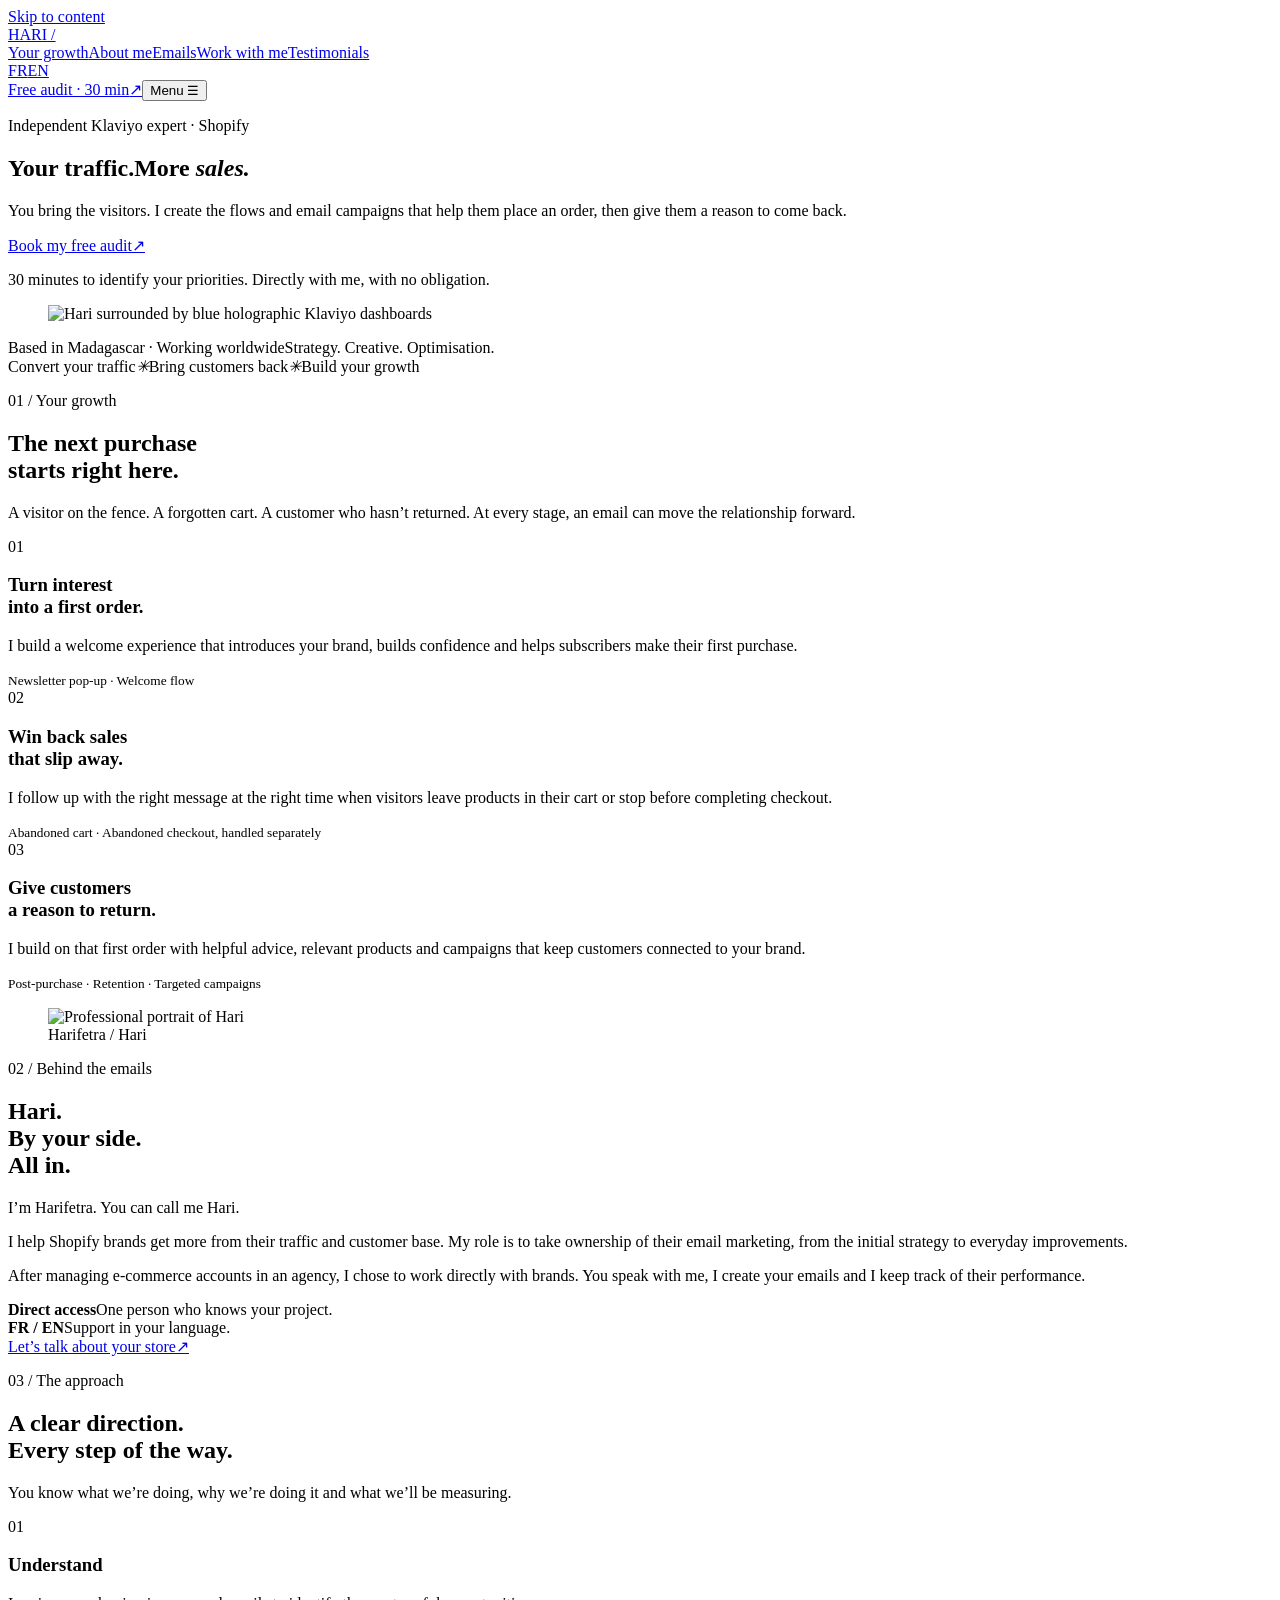
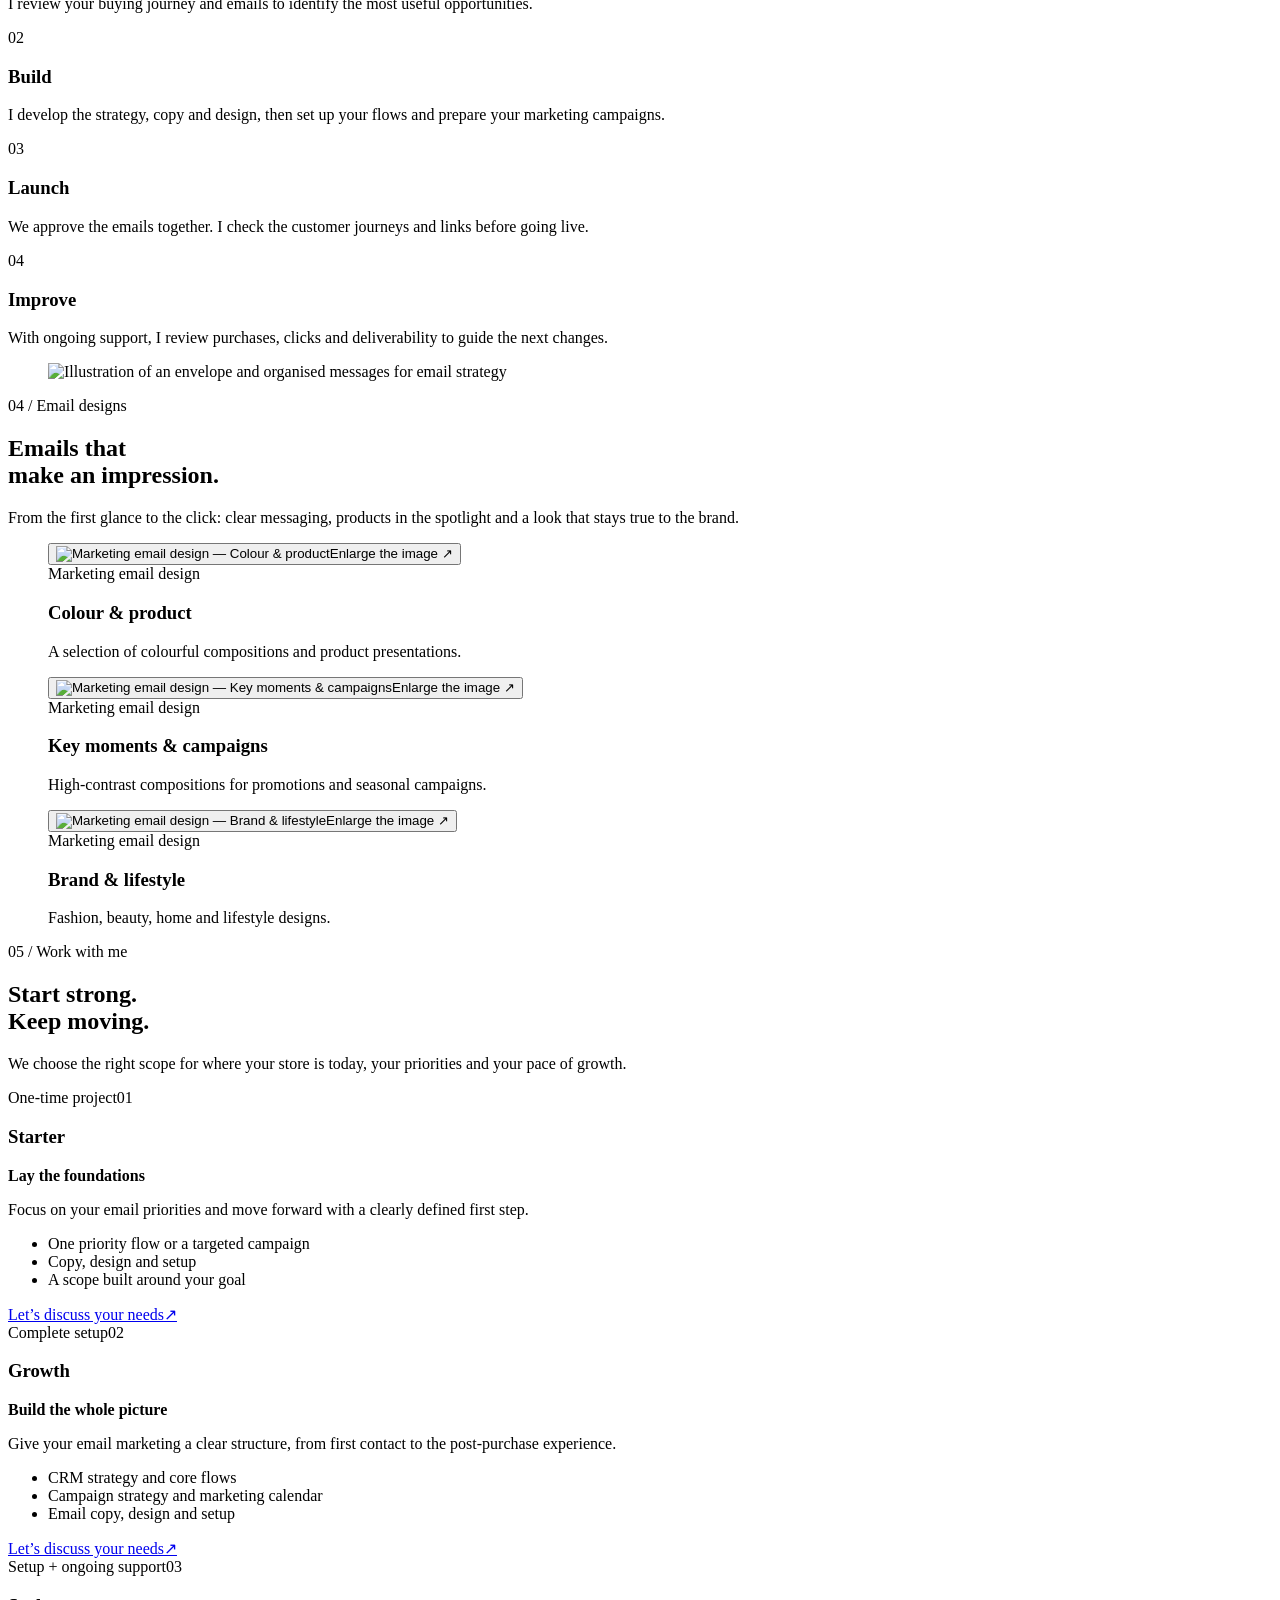
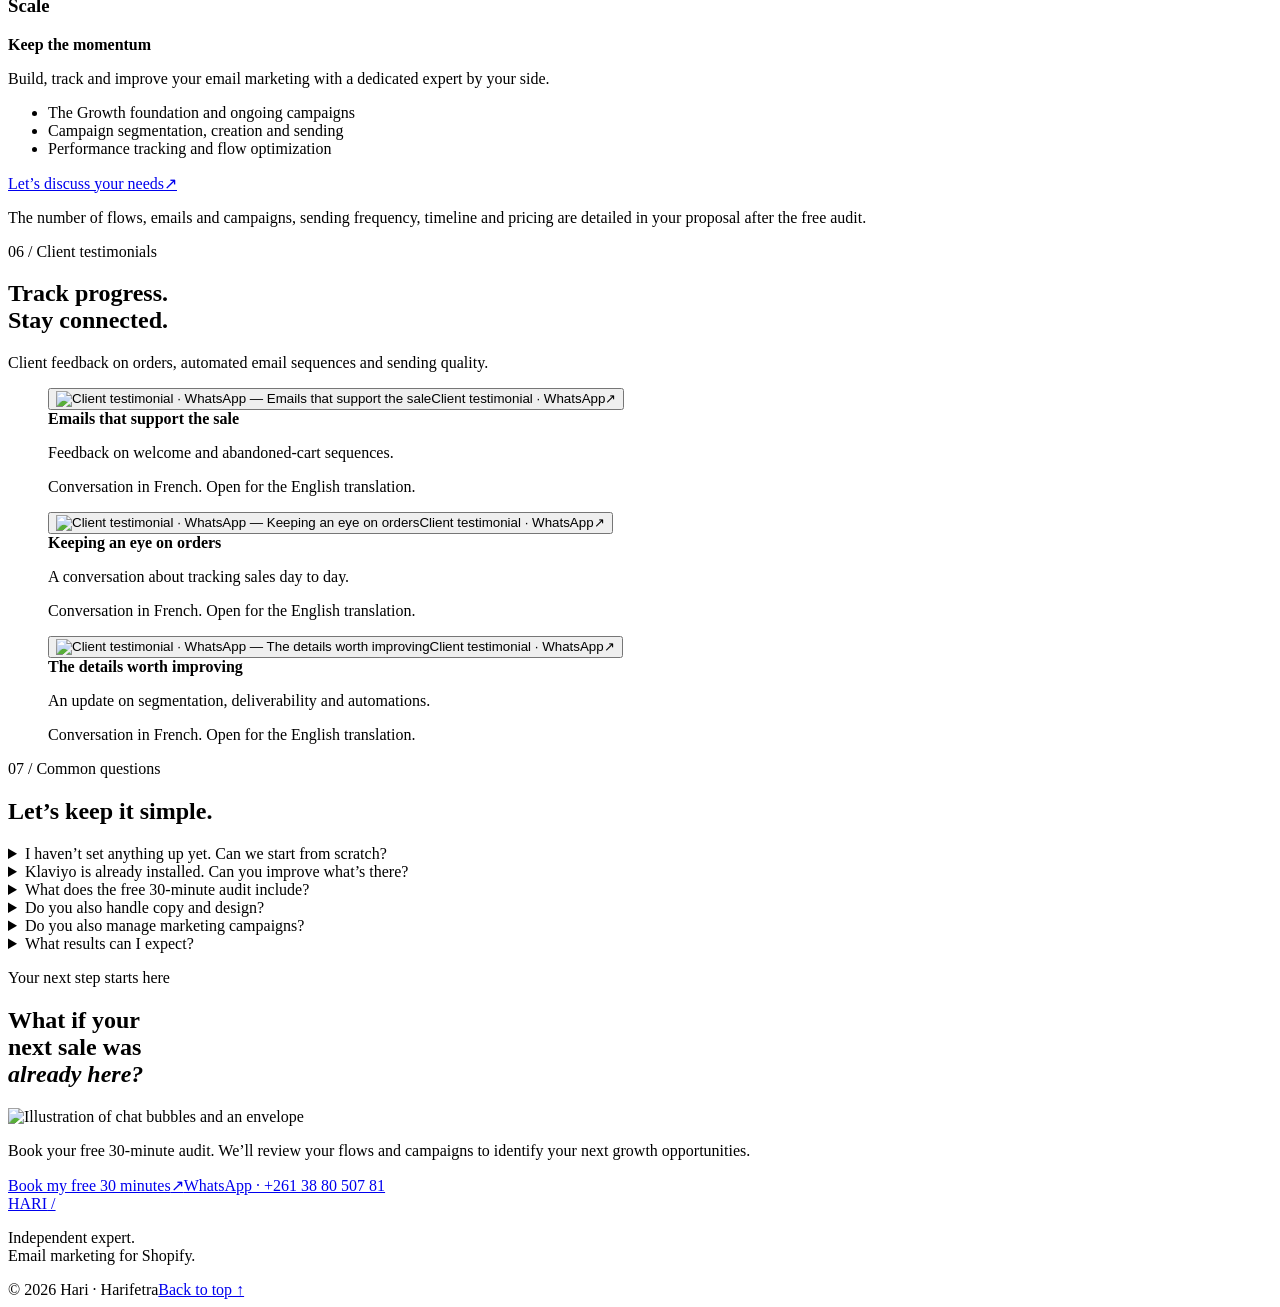
==== en/index.html @ 352ef60b "Clarify free 30-minute audit, flows and marketing campaign offers in French and English" ====
<!doctype html>
<html lang="en">
<head><meta charset="utf-8"><meta name="viewport" content="width=device-width,initial-scale=1"><meta name="theme-color" content="#141614">
<title>Hari — Turn more of your traffic into sales</title><meta name="description" content="Your traffic deserves to convert. Hari is an independent Klaviyo expert helping Shopify brands with email marketing, retention and ongoing optimisation.">
<link rel="canonical" href="https://rasoanaivo-prog.github.io/Expert-Klaviyo/en/"><link rel="alternate" hreflang="fr" href="https://rasoanaivo-prog.github.io/Expert-Klaviyo/"><link rel="alternate" hreflang="en" href="https://rasoanaivo-prog.github.io/Expert-Klaviyo/en/"><link rel="alternate" hreflang="x-default" href="https://rasoanaivo-prog.github.io/Expert-Klaviyo/">
<meta property="og:title" content="Hari — Turn more of your traffic into sales"><meta property="og:description" content="Your traffic deserves to convert. Hari is an independent Klaviyo expert helping Shopify brands with email marketing, retention and ongoing optimisation."><meta property="og:type" content="website"><meta property="og:url" content="https://rasoanaivo-prog.github.io/Expert-Klaviyo/en/"><meta property="og:locale" content="en_GB">
<link rel="icon" href="/Expert-Klaviyo/assets/favicon.svg" type="image/svg+xml"><link rel="stylesheet" href="/Expert-Klaviyo/assets/style.css"><link rel="stylesheet" href="/Expert-Klaviyo/assets/media.css"><link rel="stylesheet" href="/Expert-Klaviyo/assets/refresh.css"><link rel="preload" as="image" href="/Expert-Klaviyo/assets/hari-banner.webp"><script src="/Expert-Klaviyo/assets/app.js" defer></script></head>
<body id="top"><a class="skip" href="#main">Skip to content</a>
<header class="header"><div class="nav-inner wrap"><a class="brand" href="/Expert-Klaviyo/en/" aria-label="Hari home">HARI<span> /</span></a><nav class="desktop-nav" aria-label="Main navigation"><a href="#growth">Your growth</a><a href="#about">About me</a><a href="#designs">Emails</a><a href="#offers">Work with me</a><a href="#examples">Testimonials</a></nav><div class="nav-tools"><nav class="languages" aria-label="Language"><a href="/Expert-Klaviyo/" data-language="fr" lang="fr" hreflang="fr" aria-label="Français">FR</a><a href="/Expert-Klaviyo/en/" data-language="en" lang="en" hreflang="en" aria-label="English" aria-current="page">EN</a></nav><a class="button" href="https://wa.me/261388050781?text=Hi%20Hari%2C%20I%20would%20like%20to%20book%20a%20free%2030-minute%20Klaviyo%20audit.%20Here%20is%20my%20store%20link%3A%20" target="_blank" rel="noopener noreferrer">Free audit · 30 min<span class="arrow" aria-hidden="true">↗</span></a><button class="menu-toggle" aria-label="Open or close the menu" aria-expanded="false" aria-controls="mobile-nav">Menu <span aria-hidden="true">☰</span></button></div></div><nav class="mobile-nav" id="mobile-nav" hidden aria-label="Mobile navigation"><a href="#growth">Your growth</a><a href="#about">About me</a><a href="#designs">Emails</a><a href="#offers">Work with me</a><a href="#examples">Testimonials</a><a href="#contact">Free audit · 30 min</a></nav></header>
<main id="main">
<section class="hero"><div class="hero-lead wrap"><div><p class="eyebrow lime">Independent Klaviyo expert · Shopify</p><h1><span>Your traffic.</span><span>More <em>sales.</em></span></h1></div><div class="hero-summary"><p class="hero-description">You bring the visitors. I create the flows and email campaigns that help them place an order, then give them a reason to come back.</p><div class="hero-actions"><a class="button" href="https://wa.me/261388050781?text=Hi%20Hari%2C%20I%20would%20like%20to%20book%20a%20free%2030-minute%20Klaviyo%20audit.%20Here%20is%20my%20store%20link%3A%20" target="_blank" rel="noopener noreferrer">Book my free audit<span class="arrow" aria-hidden="true">↗</span></a></div><p class="hero-note">30 minutes to identify your priorities. Directly with me, with no obligation.</p></div></div><figure class="hero-banner"><img src="/Expert-Klaviyo/assets/hari-banner.webp" width="1672" height="941" alt="Hari surrounded by blue holographic Klaviyo dashboards" fetchpriority="high"></figure><div class="hero-bottom wrap"><span>Based in Madagascar · Working worldwide</span><span>Strategy. Creative. Optimisation.</span></div></section>
<div class="band"><span>Convert your traffic</span><i aria-hidden="true">✳</i><span>Bring customers back</span><i aria-hidden="true">✳</i><span>Build your growth</span></div>
<section class="impact section wrap" id="growth"><div class="section-head reveal"><div><p class="eyebrow lime">01 / Your growth</p><h2>The next purchase<br>starts <span class="lime">right here.</span></h2></div><p>A visitor on the fence. A forgotten cart. A customer who hasn’t returned. At every stage, an email can move the relationship forward.</p></div><div class="service-list"><article class="service reveal"><span class="service-number">01</span><h3>Turn interest<br><span class="soft">into a first order.</span></h3><div class="service-detail"><p>I build a welcome experience that introduces your brand, builds confidence and helps subscribers make their first purchase.</p><small>Newsletter pop-up · Welcome flow</small></div></article><article class="service reveal"><span class="service-number">02</span><h3>Win back sales<br><span class="soft">that slip away.</span></h3><div class="service-detail"><p>I follow up with the right message at the right time when visitors leave products in their cart or stop before completing checkout.</p><small>Abandoned cart · Abandoned checkout, handled separately</small></div></article><article class="service reveal"><span class="service-number">03</span><h3>Give customers<br><span class="soft">a reason to return.</span></h3><div class="service-detail"><p>I build on that first order with helpful advice, relevant products and campaigns that keep customers connected to your brand.</p><small>Post-purchase · Retention · Targeted campaigns</small></div></article></div></section>
<section class="about section" id="about"><div class="about-grid wrap"><figure class="about-photo reveal"><img src="/Expert-Klaviyo/assets/hari-about.webp" width="1368" height="1824" alt="Professional portrait of Hari" loading="lazy"><figcaption class="photo-tag">Harifetra / Hari</figcaption></figure><div class="about-copy reveal"><p class="eyebrow">02 / Behind the emails</p><h2>Hari.<br>By your side.<br>All in.</h2><p class="lead">I’m Harifetra. You can call me Hari.</p><p>I help Shopify brands get more from their traffic and customer base. My role is to take ownership of their email marketing, from the initial strategy to everyday improvements.</p><p>After managing e-commerce accounts in an agency, I chose to work directly with brands. You speak with me, I create your emails and I keep track of their performance.</p><div class="facts"><div><strong>Direct access</strong><span>One person who knows your project.</span></div><div><strong>FR / EN</strong><span>Support in your language.</span></div></div><a class="text-link" href="https://wa.me/261388050781?text=Hi%20Hari%2C%20I%20would%20like%20to%20book%20a%20free%2030-minute%20Klaviyo%20audit.%20Here%20is%20my%20store%20link%3A%20" target="_blank" rel="noopener noreferrer">Let’s talk about your store<span class="arrow" aria-hidden="true">↗</span></a></div></div></section>
<section class="method section" id="approach"><div class="wrap"><div class="section-head reveal"><div><p class="eyebrow lime">03 / The approach</p><h2>A clear direction.<br>Every step of the way.</h2></div><p>You know what we’re doing, why we’re doing it and what we’ll be measuring.</p></div><div class="method-layout"><div class="method-grid"><article class="step reveal"><span class="step-index">01</span><h3>Understand</h3><p>I review your buying journey and emails to identify the most useful opportunities.</p></article><article class="step reveal"><span class="step-index">02</span><h3>Build</h3><p>I develop the strategy, copy and design, then set up your flows and prepare your marketing campaigns.</p></article><article class="step reveal"><span class="step-index">03</span><h3>Launch</h3><p>We approve the emails together. I check the customer journeys and links before going live.</p></article><article class="step reveal"><span class="step-index">04</span><h3>Improve</h3><p>With ongoing support, I review purchases, clicks and deliverability to guide the next changes.</p></article></div><figure class="method-illustration reveal"><img src="/Expert-Klaviyo/assets/email-method-illustration.webp" width="1200" height="900" alt="Illustration of an envelope and organised messages for email strategy" loading="lazy"></figure></div></div></section>
<section class="designs section wrap" id="designs"><div class="section-head reveal"><div><p class="eyebrow lime">04 / Email designs</p><h2>Emails that<br><span class="lime">make an impression.</span></h2></div><p>From the first glance to the click: clear messaging, products in the spotlight and a look that stays true to the brand.</p></div><div class="design-grid"><figure class="design-card reveal"><button class="media-image" data-proof="/Expert-Klaviyo/assets/design-cpg.jpeg" data-transcript="#media-design-0" data-modal-label="Marketing email design" data-view="design" aria-label="Enlarge the image — Colour &amp; product"><img src="/Expert-Klaviyo/assets/design-cpg.jpeg" alt="Marketing email design — Colour &amp; product" width="736" height="1472" loading="lazy"><span class="media-zoom">Enlarge the image <span aria-hidden="true">↗</span></span></button><figcaption><span>Marketing email design</span><h3>Colour &amp; product</h3><p>A selection of colourful compositions and product presentations.</p></figcaption></figure><figure class="design-card reveal"><button class="media-image" data-proof="/Expert-Klaviyo/assets/design-campaigns.jpeg" data-transcript="#media-design-1" data-modal-label="Marketing email design" data-view="design" aria-label="Enlarge the image — Key moments &amp; campaigns"><img src="/Expert-Klaviyo/assets/design-campaigns.jpeg" alt="Marketing email design — Key moments &amp; campaigns" width="736" height="1173" loading="lazy"><span class="media-zoom">Enlarge the image <span aria-hidden="true">↗</span></span></button><figcaption><span>Marketing email design</span><h3>Key moments &amp; campaigns</h3><p>High-contrast compositions for promotions and seasonal campaigns.</p></figcaption></figure><figure class="design-card reveal"><button class="media-image" data-proof="/Expert-Klaviyo/assets/design-lifestyle.jpeg" data-transcript="#media-design-2" data-modal-label="Marketing email design" data-view="design" aria-label="Enlarge the image — Brand &amp; lifestyle"><img src="/Expert-Klaviyo/assets/design-lifestyle.jpeg" alt="Marketing email design — Brand &amp; lifestyle" width="736" height="1472" loading="lazy"><span class="media-zoom">Enlarge the image <span aria-hidden="true">↗</span></span></button><figcaption><span>Marketing email design</span><h3>Brand &amp; lifestyle</h3><p>Fashion, beauty, home and lifestyle designs.</p></figcaption></figure></div></section>
<section class="offers section" id="offers"><div class="wrap"><div class="section-head reveal"><div><p class="eyebrow">05 / Work with me</p><h2>Start strong.<br>Keep moving.</h2></div><p>We choose the right scope for where your store is today, your priorities and your pace of growth.</p></div><div class="offer-grid"><article class="offer  reveal"><div class="offer-top"><span>One-time project</span><span>01</span></div><h3>Starter</h3><p><strong>Lay the foundations</strong></p><p>Focus on your email priorities and move forward with a clearly defined first step.</p><ul><li>One priority flow or a targeted campaign</li><li>Copy, design and setup</li><li>A scope built around your goal</li></ul><a class="text-link" href="https://wa.me/261388050781?text=Hi%20Hari%2C%20I%20would%20like%20to%20book%20a%20free%2030-minute%20Klaviyo%20audit.%20Here%20is%20my%20store%20link%3A%20" target="_blank" rel="noopener noreferrer">Let’s discuss your needs<span class="arrow" aria-hidden="true">↗</span></a></article><article class="offer featured reveal"><div class="offer-top"><span>Complete setup</span><span>02</span></div><h3>Growth</h3><p><strong>Build the whole picture</strong></p><p>Give your email marketing a clear structure, from first contact to the post-purchase experience.</p><ul><li>CRM strategy and core flows</li><li>Campaign strategy and marketing calendar</li><li>Email copy, design and setup</li></ul><a class="text-link" href="https://wa.me/261388050781?text=Hi%20Hari%2C%20I%20would%20like%20to%20book%20a%20free%2030-minute%20Klaviyo%20audit.%20Here%20is%20my%20store%20link%3A%20" target="_blank" rel="noopener noreferrer">Let’s discuss your needs<span class="arrow" aria-hidden="true">↗</span></a></article><article class="offer  reveal"><div class="offer-top"><span>Setup + ongoing support</span><span>03</span></div><h3>Scale</h3><p><strong>Keep the momentum</strong></p><p>Build, track and improve your email marketing with a dedicated expert by your side.</p><ul><li>The Growth foundation and ongoing campaigns</li><li>Campaign segmentation, creation and sending</li><li>Performance tracking and flow optimization</li></ul><a class="text-link" href="https://wa.me/261388050781?text=Hi%20Hari%2C%20I%20would%20like%20to%20book%20a%20free%2030-minute%20Klaviyo%20audit.%20Here%20is%20my%20store%20link%3A%20" target="_blank" rel="noopener noreferrer">Let’s discuss your needs<span class="arrow" aria-hidden="true">↗</span></a></article></div><p class="offer-note">The number of flows, emails and campaigns, sending frequency, timeline and pricing are detailed in your proposal after the free audit.</p></div></section>
<section class="examples section wrap" id="examples"><div class="section-head reveal"><div><p class="eyebrow lime">06 / Client testimonials</p><h2>Track progress.<br><span class="lime">Stay connected.</span></h2></div><p>Client feedback on orders, automated email sequences and sending quality.</p></div><div class="example-grid"><figure class="example-card reveal"><button class="example-image" data-proof="/Expert-Klaviyo/assets/example-2.jpg" data-transcript="#transcript-0" aria-label="Enlarge the testimonial: Emails that support the sale"><img src="/Expert-Klaviyo/assets/example-2.jpg" alt="Client testimonial · WhatsApp — Emails that support the sale" width="774" height="1200" loading="lazy"><span class="demo-label">Client testimonial · WhatsApp</span><span class="zoom-label" aria-hidden="true">↗</span></button><figcaption><strong>Emails that support the sale</strong><p>Feedback on welcome and abandoned-cart sequences.</p><span class="example-source">Conversation in French. Open for the English translation.</span></figcaption></figure><figure class="example-card reveal"><button class="example-image" data-proof="/Expert-Klaviyo/assets/example-3.jpg" data-transcript="#transcript-1" aria-label="Enlarge the testimonial: Keeping an eye on orders"><img src="/Expert-Klaviyo/assets/example-3.jpg" alt="Client testimonial · WhatsApp — Keeping an eye on orders" width="774" height="1200" loading="lazy"><span class="demo-label">Client testimonial · WhatsApp</span><span class="zoom-label" aria-hidden="true">↗</span></button><figcaption><strong>Keeping an eye on orders</strong><p>A conversation about tracking sales day to day.</p><span class="example-source">Conversation in French. Open for the English translation.</span></figcaption></figure><figure class="example-card reveal"><button class="example-image" data-proof="/Expert-Klaviyo/assets/example-1.jpg" data-transcript="#transcript-2" aria-label="Enlarge the testimonial: The details worth improving"><img src="/Expert-Klaviyo/assets/example-1.jpg" alt="Client testimonial · WhatsApp — The details worth improving" width="774" height="1200" loading="lazy"><span class="demo-label">Client testimonial · WhatsApp</span><span class="zoom-label" aria-hidden="true">↗</span></button><figcaption><strong>The details worth improving</strong><p>An update on segmentation, deliverability and automations.</p><span class="example-source">Conversation in French. Open for the English translation.</span></figcaption></figure></div></section>
<section class="faq section wrap" id="faq"><div class="faq-grid"><div class="reveal"><p class="eyebrow lime">07 / Common questions</p><h2>Let’s keep it simple.</h2></div><div><details><summary>I haven’t set anything up yet. Can we start from scratch?</summary><p>Yes. We start with your store and your goals to work out the most useful first steps. I can set up Klaviyo and the emails that support your customer journey.</p></details><details><summary>Klaviyo is already installed. Can you improve what’s there?</summary><p>Yes. I begin by reviewing what exists, what works and what needs attention. We then prioritise improvements based on your situation.</p></details><details><summary>What does the free 30-minute audit include?</summary><p>We spend 30 minutes discussing your store, flows, campaigns and deliverability to identify priorities and practical next steps. The audit is free, with no obligation. An in-depth account review is scoped separately.</p></details><details><summary>Do you also handle copy and design?</summary><p>Yes. I work on strategy, copy, design and setup. Your proposal specifies the exact deliverables and the approvals needed.</p></details><details><summary>Do you also manage marketing campaigns?</summary><p>Yes. I handle strategy, the marketing calendar, segmentation, copy, design and sending. Starter can cover a targeted campaign, Growth establishes the strategy, and Scale includes ongoing campaign management. We agree on the volume in your proposal.</p></details><details><summary>What results can I expect?</summary><p>The goal is to improve conversion and retention. Results depend on your traffic, offer, customer base and starting point. We track attributed sales, clicks and sending quality, without promising a universal percentage.</p></details></div></div></section>
<section class="contact section" id="contact"><div class="wrap contact-grid"><div class="reveal"><p class="eyebrow">Your next step starts here</p><h2>What if your<br>next sale was<br><em>already here?</em></h2></div><div class="contact-right"><img class="contact-illustration" src="/Expert-Klaviyo/assets/contact-illustration.webp" width="1200" height="900" alt="Illustration of chat bubbles and an envelope" loading="lazy"><p>Book your free 30-minute audit. We’ll review your flows and campaigns to identify your next growth opportunities.</p><a class="button dark" href="https://wa.me/261388050781?text=Hi%20Hari%2C%20I%20would%20like%20to%20book%20a%20free%2030-minute%20Klaviyo%20audit.%20Here%20is%20my%20store%20link%3A%20" target="_blank" rel="noopener noreferrer">Book my free 30 minutes<span class="arrow" aria-hidden="true">↗</span></a><a class="contact-number" href="https://wa.me/261388050781" target="_blank" rel="noopener noreferrer">WhatsApp · +261 38 80 507 81</a></div></div></section>
</main><footer class="footer wrap"><div class="footer-top"><a class="brand" href="#top" aria-label="Hari home">HARI<span> /</span></a><p>Independent expert.<br>Email marketing for Shopify.</p></div><div class="footer-bottom"><span>© 2026 Hari · Harifetra</span><a href="#top">Back to top ↑</a></div></footer>
<dialog class="proof-dialog" id="proof-dialog" aria-labelledby="dialog-label"><div class="dialog-header"><p id="dialog-label">Client testimonial · WhatsApp</p><button class="dialog-close" autofocus>Close ×</button></div><div class="dialog-body"><img alt=""><div class="transcript"></div></div></dialog><template id="transcript-0"><h3>English translation of the conversation</h3><p><strong>Client :</strong> Honestly, the flows you set up… they’re wild 😭🔥</p><p><strong>Hari :</strong> Haha, are they starting to work well?</p><p><strong>Client :</strong> Absolutely! Even when we don’t launch a campaign, orders keep coming in. The welcome and abandoned-cart flows are clearly doing their thing on their own.</p><p><strong>Hari :</strong> Love that 🔥 I’ll keep optimising the sequences to take this further.</p></template><template id="transcript-1"><h3>English translation of the conversation</h3><p><strong>Client :</strong> Mate, I don’t understand Klaviyo at all 😭 But I check revenue every day now and it’s shooting up 🔥</p><p><strong>Hari :</strong> Haha, that’s exactly the idea! The flows work in the background and recover sales automatically.</p><p><strong>Client :</strong> Well, I don’t know what you changed, but keep going 😂 Every morning I see revenue climbing. It’s crazy!</p><p><strong>Hari :</strong> Let’s keep it going 💪 I’m watching the results and continuing to optimise everything I can.</p></template><template id="transcript-2"><h3>English translation of the conversation</h3><p><strong>Client :</strong> Hi Hari, I just checked this week’s results… things have really picked up since the changes 🔥</p><p><strong>Hari :</strong> Great! I mainly reworked the segmentation and removed less-engaged profiles.</p><p><strong>Client :</strong> It shows straight away: more revenue, fewer deliverability headaches… and the flows are really proving themselves too 🙌</p><p><strong>Hari :</strong> Great, thanks for the feedback! I’m keeping an eye on it and adjusting the next steps 👌</p></template><template id="media-design-0"><h3>Colour &amp; product</h3><p>A selection of colourful compositions and product presentations.</p></template><template id="media-design-1"><h3>Key moments &amp; campaigns</h3><p>High-contrast compositions for promotions and seasonal campaigns.</p></template><template id="media-design-2"><h3>Brand &amp; lifestyle</h3><p>Fashion, beauty, home and lifestyle designs.</p></template>
</body></html>
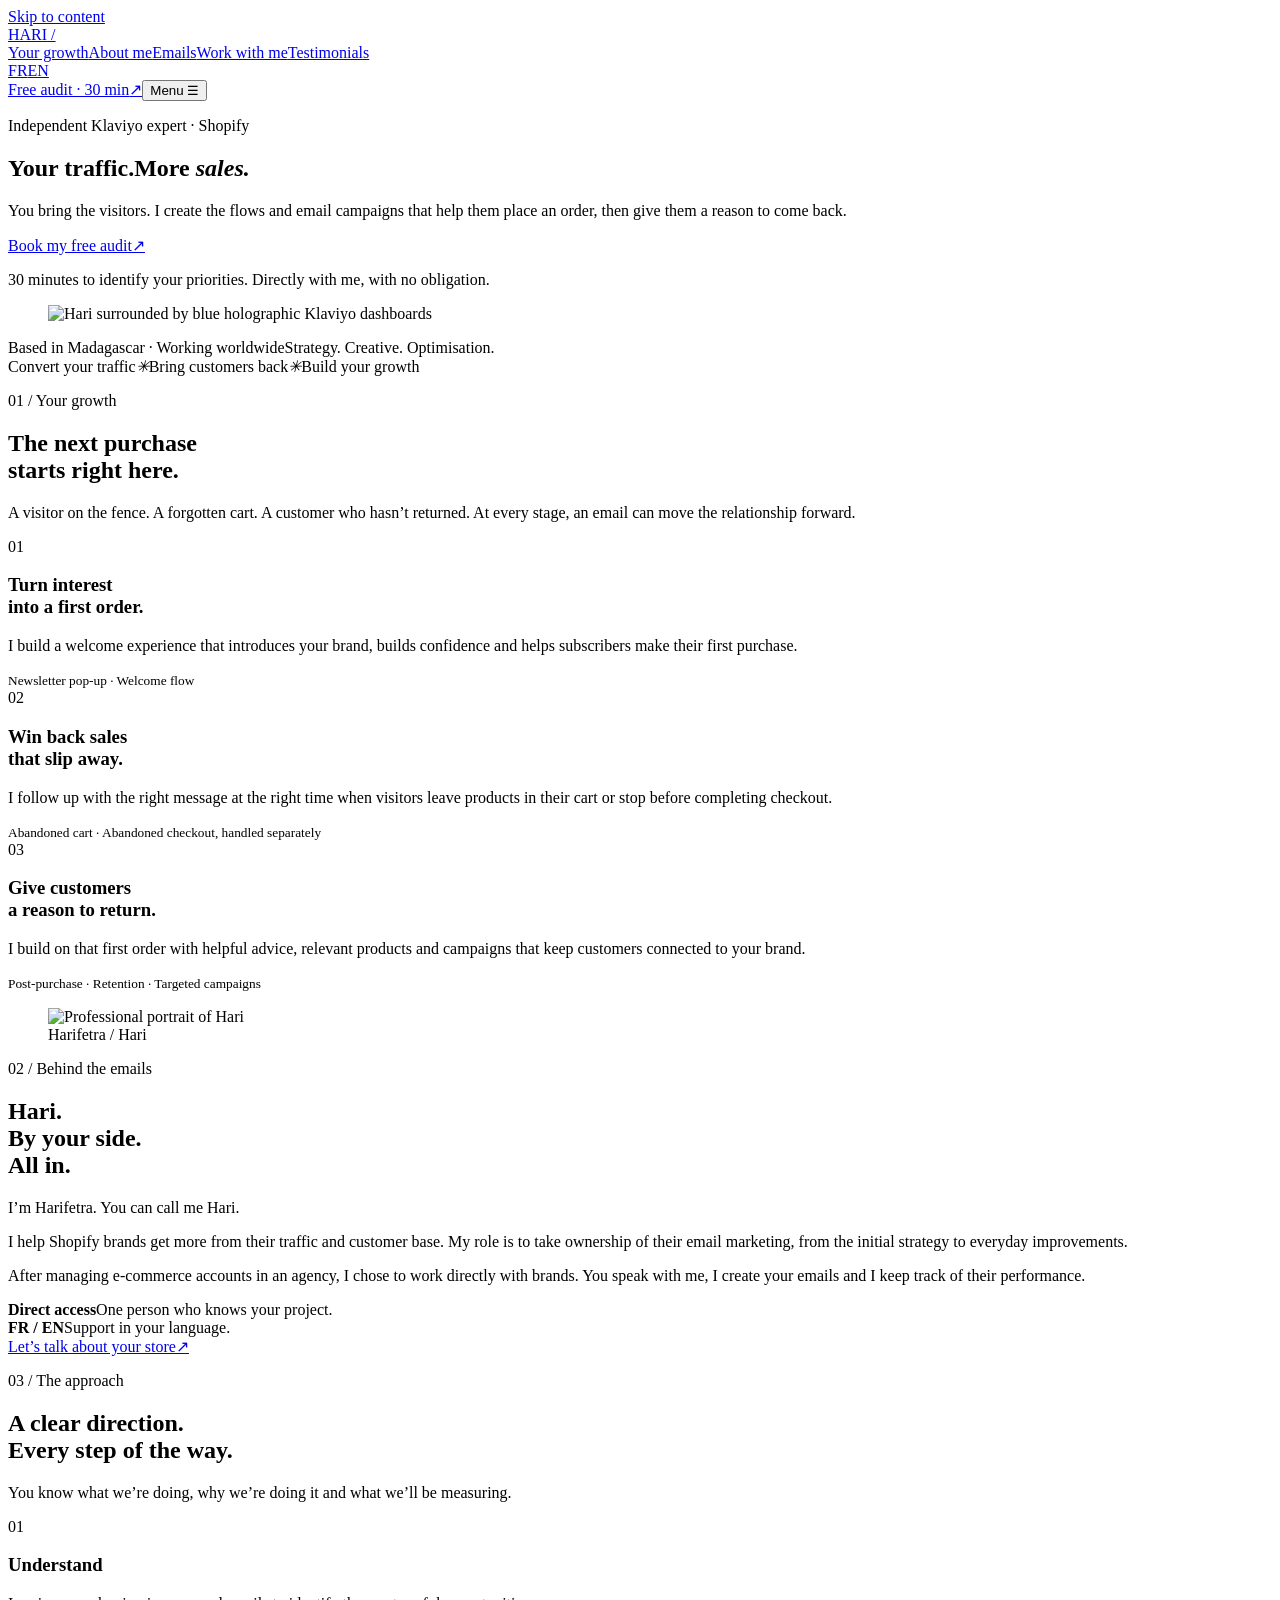
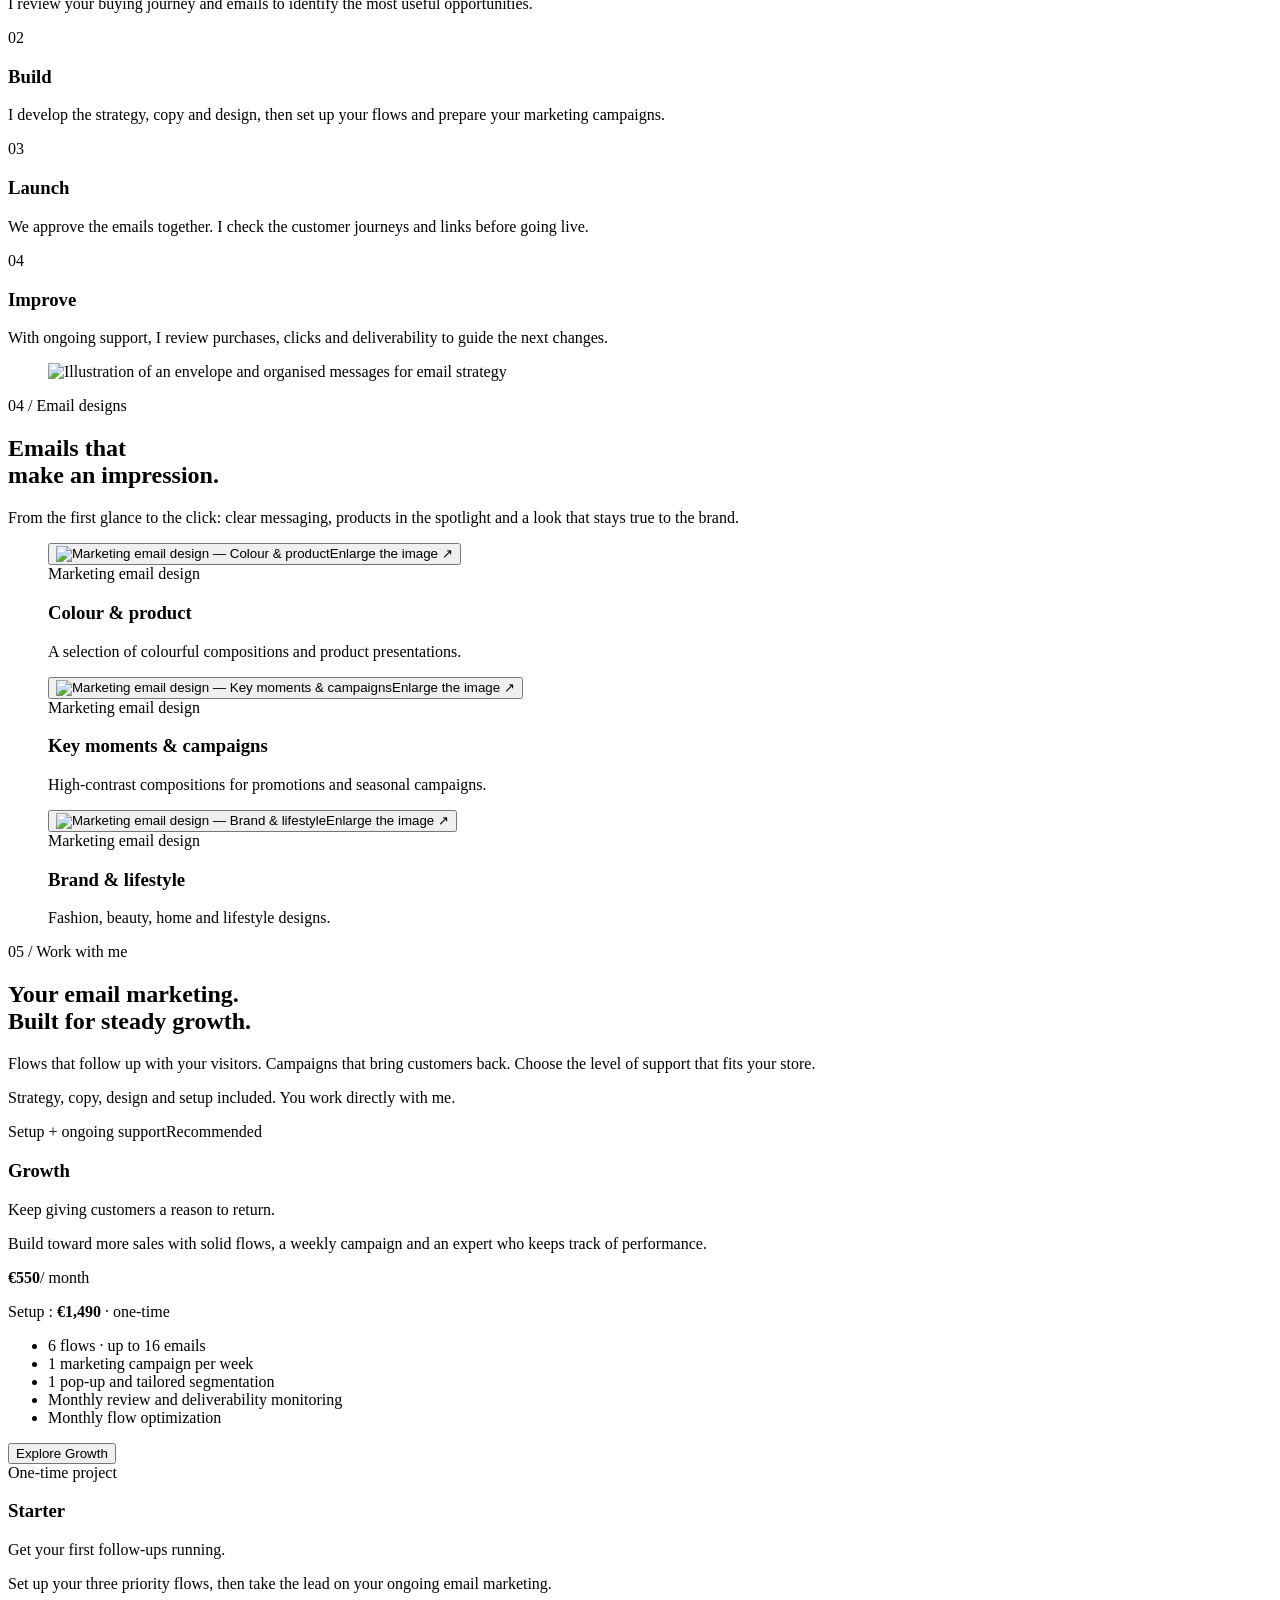
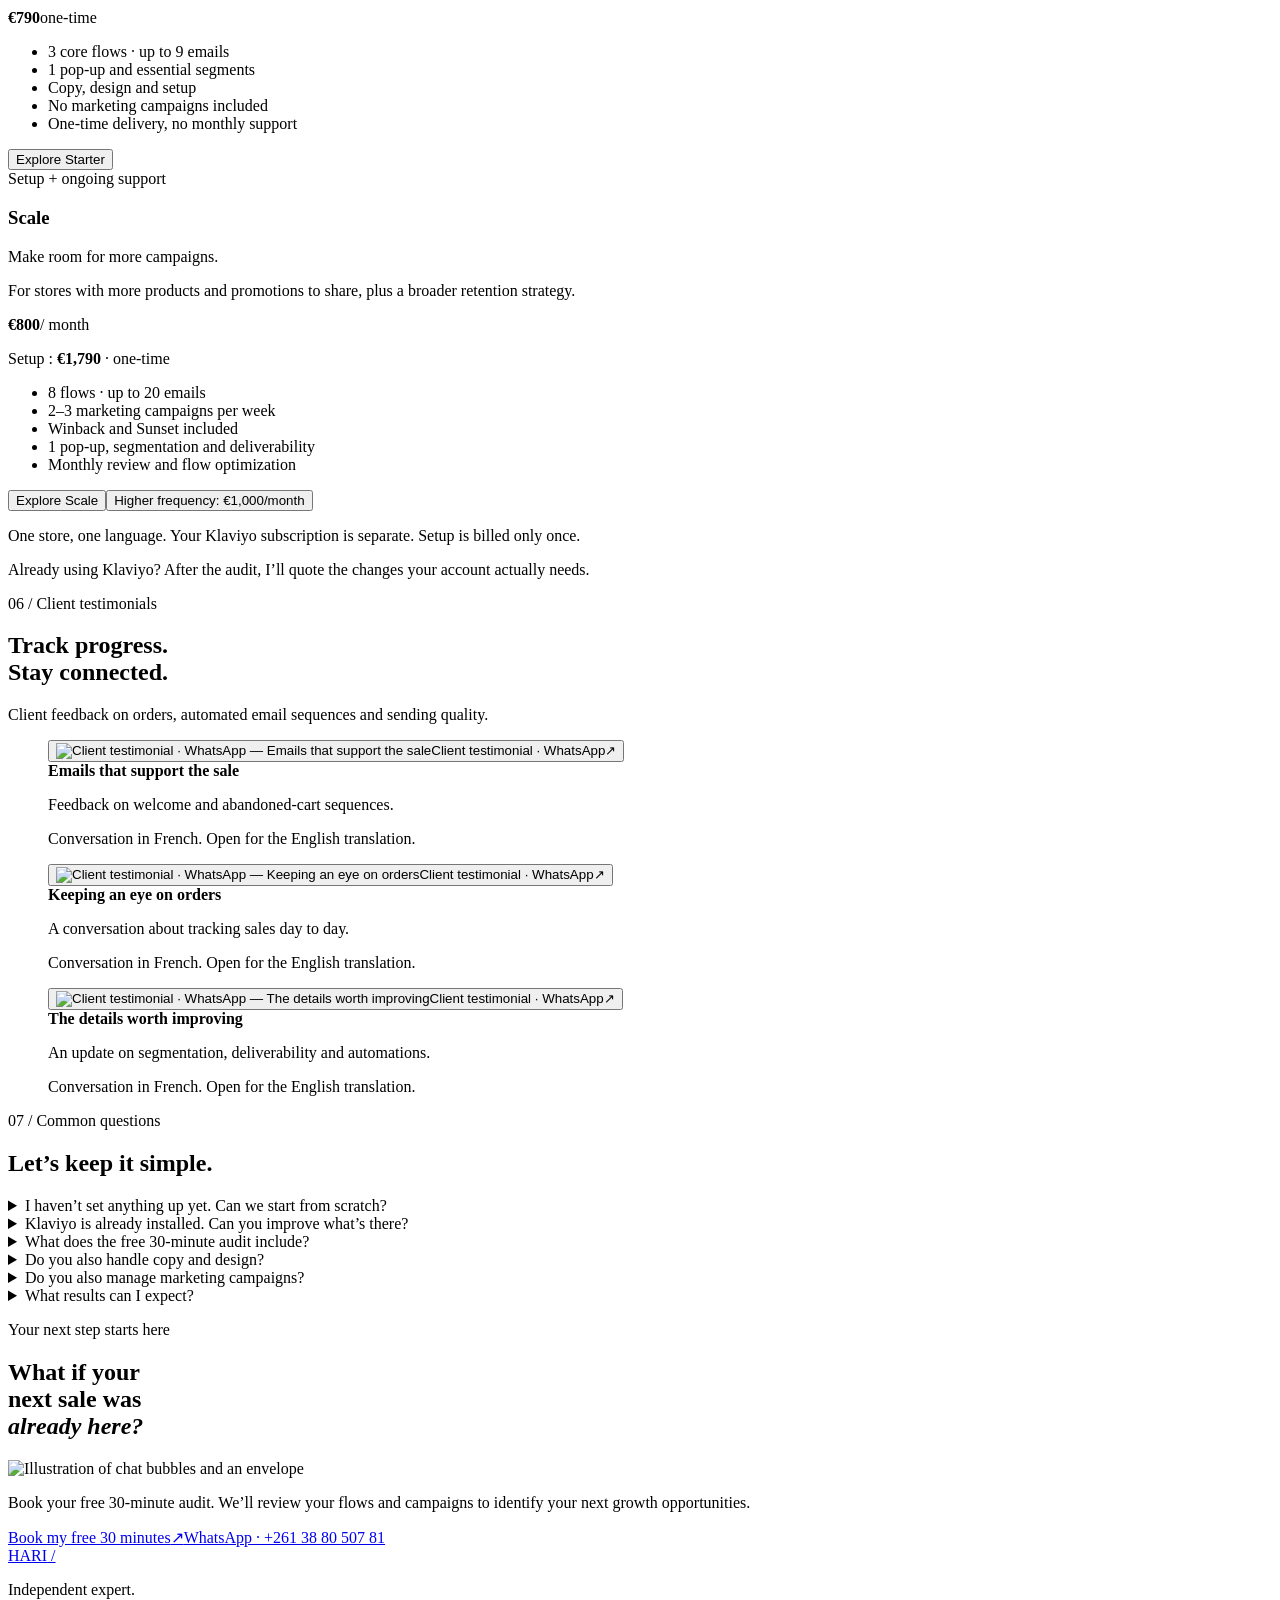
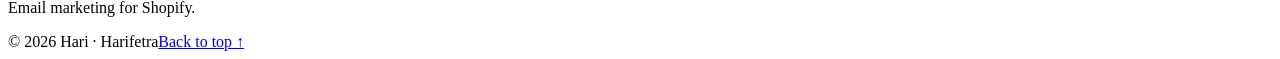
==== commit 38200266: "Make Growth the recommended offer with transparent pricing and plan details" ====
--- a/en/index.html
+++ b/en/index.html
@@ -4,7 +4,7 @@
 <title>Hari — Turn more of your traffic into sales</title><meta name="description" content="Your traffic deserves to convert. Hari is an independent Klaviyo expert helping Shopify brands with email marketing, retention and ongoing optimisation.">
 <link rel="canonical" href="https://rasoanaivo-prog.github.io/Expert-Klaviyo/en/"><link rel="alternate" hreflang="fr" href="https://rasoanaivo-prog.github.io/Expert-Klaviyo/"><link rel="alternate" hreflang="en" href="https://rasoanaivo-prog.github.io/Expert-Klaviyo/en/"><link rel="alternate" hreflang="x-default" href="https://rasoanaivo-prog.github.io/Expert-Klaviyo/">
 <meta property="og:title" content="Hari — Turn more of your traffic into sales"><meta property="og:description" content="Your traffic deserves to convert. Hari is an independent Klaviyo expert helping Shopify brands with email marketing, retention and ongoing optimisation."><meta property="og:type" content="website"><meta property="og:url" content="https://rasoanaivo-prog.github.io/Expert-Klaviyo/en/"><meta property="og:locale" content="en_GB">
-<link rel="icon" href="/Expert-Klaviyo/assets/favicon.svg" type="image/svg+xml"><link rel="stylesheet" href="/Expert-Klaviyo/assets/style.css"><link rel="stylesheet" href="/Expert-Klaviyo/assets/media.css"><link rel="stylesheet" href="/Expert-Klaviyo/assets/refresh.css"><link rel="preload" as="image" href="/Expert-Klaviyo/assets/hari-banner.webp"><script src="/Expert-Klaviyo/assets/app.js" defer></script></head>
+<link rel="icon" href="/Expert-Klaviyo/assets/favicon.svg" type="image/svg+xml"><link rel="stylesheet" href="/Expert-Klaviyo/assets/style.css"><link rel="stylesheet" href="/Expert-Klaviyo/assets/media.css"><link rel="stylesheet" href="/Expert-Klaviyo/assets/refresh.css"><link rel="stylesheet" href="/Expert-Klaviyo/assets/offers.css"><link rel="preload" as="image" href="/Expert-Klaviyo/assets/hari-banner.webp"><script src="/Expert-Klaviyo/assets/app.js" defer></script><script src="/Expert-Klaviyo/assets/offers.js" defer></script></head>
 <body id="top"><a class="skip" href="#main">Skip to content</a>
 <header class="header"><div class="nav-inner wrap"><a class="brand" href="/Expert-Klaviyo/en/" aria-label="Hari home">HARI<span> /</span></a><nav class="desktop-nav" aria-label="Main navigation"><a href="#growth">Your growth</a><a href="#about">About me</a><a href="#designs">Emails</a><a href="#offers">Work with me</a><a href="#examples">Testimonials</a></nav><div class="nav-tools"><nav class="languages" aria-label="Language"><a href="/Expert-Klaviyo/" data-language="fr" lang="fr" hreflang="fr" aria-label="Français">FR</a><a href="/Expert-Klaviyo/en/" data-language="en" lang="en" hreflang="en" aria-label="English" aria-current="page">EN</a></nav><a class="button" href="https://wa.me/261388050781?text=Hi%20Hari%2C%20I%20would%20like%20to%20book%20a%20free%2030-minute%20Klaviyo%20audit.%20Here%20is%20my%20store%20link%3A%20" target="_blank" rel="noopener noreferrer">Free audit · 30 min<span class="arrow" aria-hidden="true">↗</span></a><button class="menu-toggle" aria-label="Open or close the menu" aria-expanded="false" aria-controls="mobile-nav">Menu <span aria-hidden="true">☰</span></button></div></div><nav class="mobile-nav" id="mobile-nav" hidden aria-label="Mobile navigation"><a href="#growth">Your growth</a><a href="#about">About me</a><a href="#designs">Emails</a><a href="#offers">Work with me</a><a href="#examples">Testimonials</a><a href="#contact">Free audit · 30 min</a></nav></header>
 <main id="main">
@@ -14,9 +14,67 @@
 <section class="about section" id="about"><div class="about-grid wrap"><figure class="about-photo reveal"><img src="/Expert-Klaviyo/assets/hari-about.webp" width="1368" height="1824" alt="Professional portrait of Hari" loading="lazy"><figcaption class="photo-tag">Harifetra / Hari</figcaption></figure><div class="about-copy reveal"><p class="eyebrow">02 / Behind the emails</p><h2>Hari.<br>By your side.<br>All in.</h2><p class="lead">I’m Harifetra. You can call me Hari.</p><p>I help Shopify brands get more from their traffic and customer base. My role is to take ownership of their email marketing, from the initial strategy to everyday improvements.</p><p>After managing e-commerce accounts in an agency, I chose to work directly with brands. You speak with me, I create your emails and I keep track of their performance.</p><div class="facts"><div><strong>Direct access</strong><span>One person who knows your project.</span></div><div><strong>FR / EN</strong><span>Support in your language.</span></div></div><a class="text-link" href="https://wa.me/261388050781?text=Hi%20Hari%2C%20I%20would%20like%20to%20book%20a%20free%2030-minute%20Klaviyo%20audit.%20Here%20is%20my%20store%20link%3A%20" target="_blank" rel="noopener noreferrer">Let’s talk about your store<span class="arrow" aria-hidden="true">↗</span></a></div></div></section>
 <section class="method section" id="approach"><div class="wrap"><div class="section-head reveal"><div><p class="eyebrow lime">03 / The approach</p><h2>A clear direction.<br>Every step of the way.</h2></div><p>You know what we’re doing, why we’re doing it and what we’ll be measuring.</p></div><div class="method-layout"><div class="method-grid"><article class="step reveal"><span class="step-index">01</span><h3>Understand</h3><p>I review your buying journey and emails to identify the most useful opportunities.</p></article><article class="step reveal"><span class="step-index">02</span><h3>Build</h3><p>I develop the strategy, copy and design, then set up your flows and prepare your marketing campaigns.</p></article><article class="step reveal"><span class="step-index">03</span><h3>Launch</h3><p>We approve the emails together. I check the customer journeys and links before going live.</p></article><article class="step reveal"><span class="step-index">04</span><h3>Improve</h3><p>With ongoing support, I review purchases, clicks and deliverability to guide the next changes.</p></article></div><figure class="method-illustration reveal"><img src="/Expert-Klaviyo/assets/email-method-illustration.webp" width="1200" height="900" alt="Illustration of an envelope and organised messages for email strategy" loading="lazy"></figure></div></div></section>
 <section class="designs section wrap" id="designs"><div class="section-head reveal"><div><p class="eyebrow lime">04 / Email designs</p><h2>Emails that<br><span class="lime">make an impression.</span></h2></div><p>From the first glance to the click: clear messaging, products in the spotlight and a look that stays true to the brand.</p></div><div class="design-grid"><figure class="design-card reveal"><button class="media-image" data-proof="/Expert-Klaviyo/assets/design-cpg.jpeg" data-transcript="#media-design-0" data-modal-label="Marketing email design" data-view="design" aria-label="Enlarge the image — Colour &amp; product"><img src="/Expert-Klaviyo/assets/design-cpg.jpeg" alt="Marketing email design — Colour &amp; product" width="736" height="1472" loading="lazy"><span class="media-zoom">Enlarge the image <span aria-hidden="true">↗</span></span></button><figcaption><span>Marketing email design</span><h3>Colour &amp; product</h3><p>A selection of colourful compositions and product presentations.</p></figcaption></figure><figure class="design-card reveal"><button class="media-image" data-proof="/Expert-Klaviyo/assets/design-campaigns.jpeg" data-transcript="#media-design-1" data-modal-label="Marketing email design" data-view="design" aria-label="Enlarge the image — Key moments &amp; campaigns"><img src="/Expert-Klaviyo/assets/design-campaigns.jpeg" alt="Marketing email design — Key moments &amp; campaigns" width="736" height="1173" loading="lazy"><span class="media-zoom">Enlarge the image <span aria-hidden="true">↗</span></span></button><figcaption><span>Marketing email design</span><h3>Key moments &amp; campaigns</h3><p>High-contrast compositions for promotions and seasonal campaigns.</p></figcaption></figure><figure class="design-card reveal"><button class="media-image" data-proof="/Expert-Klaviyo/assets/design-lifestyle.jpeg" data-transcript="#media-design-2" data-modal-label="Marketing email design" data-view="design" aria-label="Enlarge the image — Brand &amp; lifestyle"><img src="/Expert-Klaviyo/assets/design-lifestyle.jpeg" alt="Marketing email design — Brand &amp; lifestyle" width="736" height="1472" loading="lazy"><span class="media-zoom">Enlarge the image <span aria-hidden="true">↗</span></span></button><figcaption><span>Marketing email design</span><h3>Brand &amp; lifestyle</h3><p>Fashion, beauty, home and lifestyle designs.</p></figcaption></figure></div></section>
-<section class="offers section" id="offers"><div class="wrap"><div class="section-head reveal"><div><p class="eyebrow">05 / Work with me</p><h2>Start strong.<br>Keep moving.</h2></div><p>We choose the right scope for where your store is today, your priorities and your pace of growth.</p></div><div class="offer-grid"><article class="offer  reveal"><div class="offer-top"><span>One-time project</span><span>01</span></div><h3>Starter</h3><p><strong>Lay the foundations</strong></p><p>Focus on your email priorities and move forward with a clearly defined first step.</p><ul><li>One priority flow or a targeted campaign</li><li>Copy, design and setup</li><li>A scope built around your goal</li></ul><a class="text-link" href="https://wa.me/261388050781?text=Hi%20Hari%2C%20I%20would%20like%20to%20book%20a%20free%2030-minute%20Klaviyo%20audit.%20Here%20is%20my%20store%20link%3A%20" target="_blank" rel="noopener noreferrer">Let’s discuss your needs<span class="arrow" aria-hidden="true">↗</span></a></article><article class="offer featured reveal"><div class="offer-top"><span>Complete setup</span><span>02</span></div><h3>Growth</h3><p><strong>Build the whole picture</strong></p><p>Give your email marketing a clear structure, from first contact to the post-purchase experience.</p><ul><li>CRM strategy and core flows</li><li>Campaign strategy and marketing calendar</li><li>Email copy, design and setup</li></ul><a class="text-link" href="https://wa.me/261388050781?text=Hi%20Hari%2C%20I%20would%20like%20to%20book%20a%20free%2030-minute%20Klaviyo%20audit.%20Here%20is%20my%20store%20link%3A%20" target="_blank" rel="noopener noreferrer">Let’s discuss your needs<span class="arrow" aria-hidden="true">↗</span></a></article><article class="offer  reveal"><div class="offer-top"><span>Setup + ongoing support</span><span>03</span></div><h3>Scale</h3><p><strong>Keep the momentum</strong></p><p>Build, track and improve your email marketing with a dedicated expert by your side.</p><ul><li>The Growth foundation and ongoing campaigns</li><li>Campaign segmentation, creation and sending</li><li>Performance tracking and flow optimization</li></ul><a class="text-link" href="https://wa.me/261388050781?text=Hi%20Hari%2C%20I%20would%20like%20to%20book%20a%20free%2030-minute%20Klaviyo%20audit.%20Here%20is%20my%20store%20link%3A%20" target="_blank" rel="noopener noreferrer">Let’s discuss your needs<span class="arrow" aria-hidden="true">↗</span></a></article></div><p class="offer-note">The number of flows, emails and campaigns, sending frequency, timeline and pricing are detailed in your proposal after the free audit.</p></div></section>
+<section class="offers offers-v2 section" id="offers"><div class="wrap">
+<div class="section-head"><div><p class="eyebrow">05 / Work with me</p><h2>Your email marketing.<br>Built for steady growth.</h2></div><p>Flows that follow up with your visitors. Campaigns that bring customers back. Choose the level of support that fits your store.</p></div>
+<p class="plans-common">Strategy, copy, design and setup included. You work directly with me.</p>
+<div class="plans-grid"><article class="plan-card plan-growth plan-featured" aria-labelledby="plan-growth-title">
+<div class="plan-label"><span>Setup + ongoing support</span><span class="plan-badge">Recommended</span></div>
+<h3 id="plan-growth-title">Growth</h3>
+<p class="plan-benefit">Keep giving customers a reason to return.</p>
+<p class="plan-description">Build toward more sales with solid flows, a weekly campaign and an expert who keeps track of performance.</p>
+<div class="plan-pricing"><p class="plan-price"><strong>€550</strong><span>/ month</span></p><p class="plan-setup">Setup : <strong>€1,490</strong> · one-time</p></div><ul class="plan-features"><li>6 flows · up to 16 emails</li><li>1 marketing campaign per week</li><li>1 pop-up and tailored segmentation</li><li>Monthly review and deliverability monitoring</li><li>Monthly flow optimization</li></ul>
+<div class="plan-actions"><button type="button" class="plan-button plan-button-primary" data-open-offer="offer-growth" aria-haspopup="dialog">Explore Growth</button></div>
+</article><article class="plan-card plan-starter" aria-labelledby="plan-starter-title">
+<div class="plan-label"><span>One-time project</span></div>
+<h3 id="plan-starter-title">Starter</h3>
+<p class="plan-benefit">Get your first follow-ups running.</p>
+<p class="plan-description">Set up your three priority flows, then take the lead on your ongoing email marketing.</p>
+<div class="plan-pricing"><p class="plan-price"><strong>€790</strong><span>one-time</span></p></div><ul class="plan-features"><li>3 core flows · up to 9 emails</li><li>1 pop-up and essential segments</li><li>Copy, design and setup</li><li>No marketing campaigns included</li><li>One-time delivery, no monthly support</li></ul>
+<div class="plan-actions"><button type="button" class="plan-button" data-open-offer="offer-starter" aria-haspopup="dialog">Explore Starter</button></div>
+</article><article class="plan-card plan-scale" aria-labelledby="plan-scale-title">
+<div class="plan-label"><span>Setup + ongoing support</span></div>
+<h3 id="plan-scale-title">Scale</h3>
+<p class="plan-benefit">Make room for more campaigns.</p>
+<p class="plan-description">For stores with more products and promotions to share, plus a broader retention strategy.</p>
+<div class="plan-pricing"><p class="plan-price"><strong>€800</strong><span>/ month</span></p><p class="plan-setup">Setup : <strong>€1,790</strong> · one-time</p></div><ul class="plan-features"><li>8 flows · up to 20 emails</li><li>2–3 marketing campaigns per week</li><li>Winback and Sunset included</li><li>1 pop-up, segmentation and deliverability</li><li>Monthly review and flow optimization</li></ul>
+<div class="plan-actions"><button type="button" class="plan-button" data-open-offer="offer-scale" aria-haspopup="dialog">Explore Scale</button><button type="button" class="plan-upgrade" data-open-offer="offer-scale-plus" aria-haspopup="dialog">Higher frequency: €1,000/month</button></div>
+</article></div>
+<div class="plans-notes"><p>One store, one language. Your Klaviyo subscription is separate. Setup is billed only once.</p><p>Already using Klaviyo? After the audit, I’ll quote the changes your account actually needs.</p></div>
+</div><dialog id="offer-starter" class="offer-dialog" aria-labelledby="offer-starter-title" aria-describedby="offer-starter-intro">
+<div class="offer-dialog-header"><span>What’s included</span><button class="offer-dialog-close" type="button" data-close-offer autofocus>Close <span aria-hidden="true">×</span></button></div>
+<div class="offer-dialog-body"><div class="plan-detail-intro"><p class="plan-detail-kicker">One-time project</p><h2 id="offer-starter-title">Starter</h2><p id="offer-starter-intro">Set up your three priority flows, then take the lead on your ongoing email marketing.</p><div class="plan-pricing"><p class="plan-price"><strong>€790</strong><span>one-time</span></p></div></div>
+<section class="plan-detail-section"><h3>Your flows at setup</h3><ul class="plan-flow-list"><li>Welcome</li><li>Abandoned Checkout</li><li>Abandoned Cart</li></ul><p>Up to 9 automated emails in total. The number of messages in each flow is tailored to your customer journey.</p></section>
+<section class="plan-detail-section"><h3>A foundation ready to go</h3><ul class=""><li>Klaviyo configuration and Shopify integration</li><li>One pop-up connected to your Welcome flow</li><li>Segmentation tailored to your store</li><li>Copy, design, setup and checks before activation</li></ul></section>
+
+<section class="plan-detail-section"><h3>A clear scope</h3><ul class=""><li>One store and one language: English or French</li><li>Two consolidated rounds of revisions per deliverable</li><li>Setup: 50% upfront and 50% on delivery</li><li>Your Klaviyo subscription is paid separately</li></ul><p>This project covers flow and pop-up setup. Marketing campaigns and ongoing monthly management are not included.</p></section>
+<div class="plan-next"><h3>Let’s start with your store.</h3><p>Send me your store link on WhatsApp. We’ll check whether this plan fits your priorities.</p><a class="plan-button plan-button-primary" href="https://wa.me/261388050781?text=Hi%20Hari%2C%20I%E2%80%99m%20interested%20in%20Starter%20and%20would%20like%20to%20discuss%20the%20plan.%20Here%20is%20my%20store%20link%3A%20" target="_blank" rel="noopener noreferrer">Let’s talk about Starter</a><a class="plan-audit-link" href="https://wa.me/261388050781?text=Hi%20Hari%2C%20I%20would%20like%20a%20free%2030-minute%20audit%20to%20see%20whether%20Starter%20is%20right%20for%20my%20store.%20Here%20is%20my%20store%20link%3A%20" target="_blank" rel="noopener noreferrer">Request a free 30-minute audit</a></div>
+</div></dialog><dialog id="offer-growth" class="offer-dialog" aria-labelledby="offer-growth-title" aria-describedby="offer-growth-intro">
+<div class="offer-dialog-header"><span>What’s included</span><button class="offer-dialog-close" type="button" data-close-offer autofocus>Close <span aria-hidden="true">×</span></button></div>
+<div class="offer-dialog-body"><div class="plan-detail-intro"><p class="plan-detail-kicker">Setup + ongoing support</p><h2 id="offer-growth-title">Growth</h2><p id="offer-growth-intro">Build toward more sales with solid flows, a weekly campaign and an expert who keeps track of performance.</p><div class="plan-pricing"><p class="plan-price"><strong>€550</strong><span>/ month</span></p><p class="plan-setup">Setup : <strong>€1,490</strong> · one-time</p></div></div>
+<section class="plan-detail-section"><h3>Your flows at setup</h3><ul class="plan-flow-list"><li>Welcome</li><li>Abandoned Checkout</li><li>Abandoned Cart</li><li>Post-purchase</li><li>Browse Abandonment</li><li>Site Abandonment</li></ul><p>Up to 16 automated emails in total. The number of messages in each flow is tailored to your customer journey.</p></section>
+<section class="plan-detail-section"><h3>A foundation ready to go</h3><ul class=""><li>Klaviyo configuration and Shopify integration</li><li>One pop-up connected to your Welcome flow</li><li>Segmentation tailored to your store</li><li>Copy, design, setup and checks before activation</li></ul></section>
+<section class="plan-detail-section"><h3>Ongoing support, every month</h3><p class="plan-campaign-cadence">One marketing campaign per week.</p><ul class=""><li>Marketing calendar, segmentation, copy, design and campaign scheduling</li><li>Performance and deliverability monitoring</li><li>A monthly review with clear next steps</li><li>Optimization of two existing flow emails per month</li></ul></section>
+<section class="plan-detail-section"><h3>A clear scope</h3><ul class=""><li>One store and one language: English or French</li><li>Two consolidated rounds of revisions per deliverable</li><li>Setup: 50% upfront and 50% on delivery</li><li>Your Klaviyo subscription is paid separately</li></ul><p>Monthly billing starts when campaign management begins. Additional flows, extra languages and major sales events such as Black Friday are quoted separately.</p></section>
+<div class="plan-next"><h3>Let’s start with your store.</h3><p>Send me your store link on WhatsApp. We’ll check whether this plan fits your priorities.</p><a class="plan-button plan-button-primary" href="https://wa.me/261388050781?text=Hi%20Hari%2C%20I%E2%80%99m%20interested%20in%20Growth%20and%20would%20like%20to%20discuss%20the%20plan.%20Here%20is%20my%20store%20link%3A%20" target="_blank" rel="noopener noreferrer">Let’s talk about Growth</a><a class="plan-audit-link" href="https://wa.me/261388050781?text=Hi%20Hari%2C%20I%20would%20like%20a%20free%2030-minute%20audit%20to%20see%20whether%20Growth%20is%20right%20for%20my%20store.%20Here%20is%20my%20store%20link%3A%20" target="_blank" rel="noopener noreferrer">Request a free 30-minute audit</a></div>
+</div></dialog><dialog id="offer-scale" class="offer-dialog" aria-labelledby="offer-scale-title" aria-describedby="offer-scale-intro">
+<div class="offer-dialog-header"><span>What’s included</span><button class="offer-dialog-close" type="button" data-close-offer autofocus>Close <span aria-hidden="true">×</span></button></div>
+<div class="offer-dialog-body"><div class="plan-detail-intro"><p class="plan-detail-kicker">Setup + ongoing support</p><h2 id="offer-scale-title">Scale</h2><p id="offer-scale-intro">For stores with more products and promotions to share, plus a broader retention strategy.</p><div class="plan-pricing"><p class="plan-price"><strong>€800</strong><span>/ month</span></p><p class="plan-setup">Setup : <strong>€1,790</strong> · one-time</p></div></div>
+<section class="plan-detail-section"><h3>Your flows at setup</h3><ul class="plan-flow-list"><li>Welcome</li><li>Abandoned Checkout</li><li>Abandoned Cart</li><li>Post-purchase</li><li>Browse Abandonment</li><li>Site Abandonment</li><li>Winback</li><li>Sunset</li></ul><p>Up to 20 automated emails in total. The number of messages in each flow is tailored to your customer journey.</p></section>
+<section class="plan-detail-section"><h3>A foundation ready to go</h3><ul class=""><li>Klaviyo configuration and Shopify integration</li><li>One pop-up connected to your Welcome flow</li><li>Segmentation tailored to your store</li><li>Copy, design, setup and checks before activation</li></ul></section>
+<section class="plan-detail-section"><h3>Ongoing support, every month</h3><p class="plan-campaign-cadence">Two marketing campaigns per week, with a third based on the promotional calendar we agree on.</p><ul class=""><li>Marketing calendar, segmentation, copy, design and campaign scheduling</li><li>Performance and deliverability monitoring</li><li>A monthly review with clear next steps</li><li>Optimization of two existing flow emails per month</li></ul></section>
+<section class="plan-detail-section"><h3>A clear scope</h3><ul class=""><li>One store and one language: English or French</li><li>Two consolidated rounds of revisions per deliverable</li><li>Setup: 50% upfront and 50% on delivery</li><li>Your Klaviyo subscription is paid separately</li></ul><p>Monthly billing starts when campaign management begins. Additional flows, extra languages and major sales events such as Black Friday are quoted separately.</p></section>
+<div class="plan-next"><h3>Let’s start with your store.</h3><p>Send me your store link on WhatsApp. We’ll check whether this plan fits your priorities.</p><a class="plan-button plan-button-primary" href="https://wa.me/261388050781?text=Hi%20Hari%2C%20I%E2%80%99m%20interested%20in%20Scale%20and%20would%20like%20to%20discuss%20the%20plan.%20Here%20is%20my%20store%20link%3A%20" target="_blank" rel="noopener noreferrer">Let’s talk about Scale</a><a class="plan-audit-link" href="https://wa.me/261388050781?text=Hi%20Hari%2C%20I%20would%20like%20a%20free%2030-minute%20audit%20to%20see%20whether%20Scale%20is%20right%20for%20my%20store.%20Here%20is%20my%20store%20link%3A%20" target="_blank" rel="noopener noreferrer">Request a free 30-minute audit</a></div>
+</div></dialog><dialog id="offer-scale-plus" class="offer-dialog" aria-labelledby="offer-scale-plus-title" aria-describedby="offer-scale-plus-intro">
+<div class="offer-dialog-header"><span>What’s included</span><button class="offer-dialog-close" type="button" data-close-offer autofocus>Close <span aria-hidden="true">×</span></button></div>
+<div class="offer-dialog-body"><div class="plan-detail-intro"><p class="plan-detail-kicker">Setup + ongoing support</p><h2 id="offer-scale-plus-title">Scale Plus</h2><p id="offer-scale-plus-intro">The same eight-flow foundation as Scale, with four marketing campaigns per week.</p><div class="plan-pricing"><p class="plan-price"><strong>€1,000</strong><span>/ month</span></p><p class="plan-setup">Setup : <strong>€1,790</strong> · one-time</p></div></div>
+<section class="plan-detail-section"><h3>Your flows at setup</h3><ul class="plan-flow-list"><li>Welcome</li><li>Abandoned Checkout</li><li>Abandoned Cart</li><li>Post-purchase</li><li>Browse Abandonment</li><li>Site Abandonment</li><li>Winback</li><li>Sunset</li></ul><p>Up to 20 automated emails in total. The number of messages in each flow is tailored to your customer journey.</p></section>
+<section class="plan-detail-section"><h3>A foundation ready to go</h3><ul class=""><li>Klaviyo configuration and Shopify integration</li><li>One pop-up connected to your Welcome flow</li><li>Segmentation tailored to your store</li><li>Copy, design, setup and checks before activation</li></ul></section>
+<section class="plan-detail-section"><h3>Ongoing support, every month</h3><p class="plan-campaign-cadence">Four marketing campaigns per week. Major sales events are scoped and quoted separately.</p><ul class=""><li>Marketing calendar, segmentation, copy, design and campaign scheduling</li><li>Performance and deliverability monitoring</li><li>A monthly review with clear next steps</li><li>Optimization of two existing flow emails per month</li></ul></section>
+<section class="plan-detail-section"><h3>A clear scope</h3><ul class=""><li>One store and one language: English or French</li><li>Two consolidated rounds of revisions per deliverable</li><li>Setup: 50% upfront and 50% on delivery</li><li>Your Klaviyo subscription is paid separately</li></ul><p>Monthly billing starts when campaign management begins. Additional flows, extra languages and major sales events such as Black Friday are quoted separately.</p></section>
+<div class="plan-next"><h3>Let’s start with your store.</h3><p>Send me your store link on WhatsApp. We’ll check whether this plan fits your priorities.</p><a class="plan-button plan-button-primary" href="https://wa.me/261388050781?text=Hi%20Hari%2C%20I%E2%80%99m%20interested%20in%20Scale%20Plus%20and%20would%20like%20to%20discuss%20the%20plan.%20Here%20is%20my%20store%20link%3A%20" target="_blank" rel="noopener noreferrer">Let’s talk about Scale Plus</a><a class="plan-audit-link" href="https://wa.me/261388050781?text=Hi%20Hari%2C%20I%20would%20like%20a%20free%2030-minute%20audit%20to%20see%20whether%20Scale%20Plus%20is%20right%20for%20my%20store.%20Here%20is%20my%20store%20link%3A%20" target="_blank" rel="noopener noreferrer">Request a free 30-minute audit</a></div>
+</div></dialog></section>
 <section class="examples section wrap" id="examples"><div class="section-head reveal"><div><p class="eyebrow lime">06 / Client testimonials</p><h2>Track progress.<br><span class="lime">Stay connected.</span></h2></div><p>Client feedback on orders, automated email sequences and sending quality.</p></div><div class="example-grid"><figure class="example-card reveal"><button class="example-image" data-proof="/Expert-Klaviyo/assets/example-2.jpg" data-transcript="#transcript-0" aria-label="Enlarge the testimonial: Emails that support the sale"><img src="/Expert-Klaviyo/assets/example-2.jpg" alt="Client testimonial · WhatsApp — Emails that support the sale" width="774" height="1200" loading="lazy"><span class="demo-label">Client testimonial · WhatsApp</span><span class="zoom-label" aria-hidden="true">↗</span></button><figcaption><strong>Emails that support the sale</strong><p>Feedback on welcome and abandoned-cart sequences.</p><span class="example-source">Conversation in French. Open for the English translation.</span></figcaption></figure><figure class="example-card reveal"><button class="example-image" data-proof="/Expert-Klaviyo/assets/example-3.jpg" data-transcript="#transcript-1" aria-label="Enlarge the testimonial: Keeping an eye on orders"><img src="/Expert-Klaviyo/assets/example-3.jpg" alt="Client testimonial · WhatsApp — Keeping an eye on orders" width="774" height="1200" loading="lazy"><span class="demo-label">Client testimonial · WhatsApp</span><span class="zoom-label" aria-hidden="true">↗</span></button><figcaption><strong>Keeping an eye on orders</strong><p>A conversation about tracking sales day to day.</p><span class="example-source">Conversation in French. Open for the English translation.</span></figcaption></figure><figure class="example-card reveal"><button class="example-image" data-proof="/Expert-Klaviyo/assets/example-1.jpg" data-transcript="#transcript-2" aria-label="Enlarge the testimonial: The details worth improving"><img src="/Expert-Klaviyo/assets/example-1.jpg" alt="Client testimonial · WhatsApp — The details worth improving" width="774" height="1200" loading="lazy"><span class="demo-label">Client testimonial · WhatsApp</span><span class="zoom-label" aria-hidden="true">↗</span></button><figcaption><strong>The details worth improving</strong><p>An update on segmentation, deliverability and automations.</p><span class="example-source">Conversation in French. Open for the English translation.</span></figcaption></figure></div></section>
-<section class="faq section wrap" id="faq"><div class="faq-grid"><div class="reveal"><p class="eyebrow lime">07 / Common questions</p><h2>Let’s keep it simple.</h2></div><div><details><summary>I haven’t set anything up yet. Can we start from scratch?</summary><p>Yes. We start with your store and your goals to work out the most useful first steps. I can set up Klaviyo and the emails that support your customer journey.</p></details><details><summary>Klaviyo is already installed. Can you improve what’s there?</summary><p>Yes. I begin by reviewing what exists, what works and what needs attention. We then prioritise improvements based on your situation.</p></details><details><summary>What does the free 30-minute audit include?</summary><p>We spend 30 minutes discussing your store, flows, campaigns and deliverability to identify priorities and practical next steps. The audit is free, with no obligation. An in-depth account review is scoped separately.</p></details><details><summary>Do you also handle copy and design?</summary><p>Yes. I work on strategy, copy, design and setup. Your proposal specifies the exact deliverables and the approvals needed.</p></details><details><summary>Do you also manage marketing campaigns?</summary><p>Yes. I handle strategy, the marketing calendar, segmentation, copy, design and sending. Starter can cover a targeted campaign, Growth establishes the strategy, and Scale includes ongoing campaign management. We agree on the volume in your proposal.</p></details><details><summary>What results can I expect?</summary><p>The goal is to improve conversion and retention. Results depend on your traffic, offer, customer base and starting point. We track attributed sales, clicks and sending quality, without promising a universal percentage.</p></details></div></div></section>
+<section class="faq section wrap" id="faq"><div class="faq-grid"><div class="reveal"><p class="eyebrow lime">07 / Common questions</p><h2>Let’s keep it simple.</h2></div><div><details><summary>I haven’t set anything up yet. Can we start from scratch?</summary><p>Yes. We start with your store and your goals to work out the most useful first steps. I can set up Klaviyo and the emails that support your customer journey.</p></details><details><summary>Klaviyo is already installed. Can you improve what’s there?</summary><p>Yes. I begin by reviewing what exists, what works and what needs attention. We then prioritise improvements based on your situation.</p></details><details><summary>What does the free 30-minute audit include?</summary><p>We spend 30 minutes discussing your store, flows, campaigns and deliverability to identify priorities and practical next steps. The audit is free, with no obligation. An in-depth account review is scoped separately.</p></details><details><summary>Do you also handle copy and design?</summary><p>Yes. I work on strategy, copy, design and setup. Your proposal specifies the exact deliverables and the approvals needed.</p></details><details><summary>Do you also manage marketing campaigns?</summary><p>Yes. Growth includes one campaign per week, Scale two to three, and Scale Plus four. I handle the marketing calendar, segmentation, copy, design and scheduling. Starter covers flow and pop-up setup only. Major sales events such as Black Friday are quoted separately.</p></details><details><summary>What results can I expect?</summary><p>The goal is to improve conversion and retention. Results depend on your traffic, offer, customer base and starting point. We track attributed sales, clicks and sending quality, without promising a universal percentage.</p></details></div></div></section>
 <section class="contact section" id="contact"><div class="wrap contact-grid"><div class="reveal"><p class="eyebrow">Your next step starts here</p><h2>What if your<br>next sale was<br><em>already here?</em></h2></div><div class="contact-right"><img class="contact-illustration" src="/Expert-Klaviyo/assets/contact-illustration.webp" width="1200" height="900" alt="Illustration of chat bubbles and an envelope" loading="lazy"><p>Book your free 30-minute audit. We’ll review your flows and campaigns to identify your next growth opportunities.</p><a class="button dark" href="https://wa.me/261388050781?text=Hi%20Hari%2C%20I%20would%20like%20to%20book%20a%20free%2030-minute%20Klaviyo%20audit.%20Here%20is%20my%20store%20link%3A%20" target="_blank" rel="noopener noreferrer">Book my free 30 minutes<span class="arrow" aria-hidden="true">↗</span></a><a class="contact-number" href="https://wa.me/261388050781" target="_blank" rel="noopener noreferrer">WhatsApp · +261 38 80 507 81</a></div></div></section>
 </main><footer class="footer wrap"><div class="footer-top"><a class="brand" href="#top" aria-label="Hari home">HARI<span> /</span></a><p>Independent expert.<br>Email marketing for Shopify.</p></div><div class="footer-bottom"><span>© 2026 Hari · Harifetra</span><a href="#top">Back to top ↑</a></div></footer>
 <dialog class="proof-dialog" id="proof-dialog" aria-labelledby="dialog-label"><div class="dialog-header"><p id="dialog-label">Client testimonial · WhatsApp</p><button class="dialog-close" autofocus>Close ×</button></div><div class="dialog-body"><img alt=""><div class="transcript"></div></div></dialog><template id="transcript-0"><h3>English translation of the conversation</h3><p><strong>Client :</strong> Honestly, the flows you set up… they’re wild 😭🔥</p><p><strong>Hari :</strong> Haha, are they starting to work well?</p><p><strong>Client :</strong> Absolutely! Even when we don’t launch a campaign, orders keep coming in. The welcome and abandoned-cart flows are clearly doing their thing on their own.</p><p><strong>Hari :</strong> Love that 🔥 I’ll keep optimising the sequences to take this further.</p></template><template id="transcript-1"><h3>English translation of the conversation</h3><p><strong>Client :</strong> Mate, I don’t understand Klaviyo at all 😭 But I check revenue every day now and it’s shooting up 🔥</p><p><strong>Hari :</strong> Haha, that’s exactly the idea! The flows work in the background and recover sales automatically.</p><p><strong>Client :</strong> Well, I don’t know what you changed, but keep going 😂 Every morning I see revenue climbing. It’s crazy!</p><p><strong>Hari :</strong> Let’s keep it going 💪 I’m watching the results and continuing to optimise everything I can.</p></template><template id="transcript-2"><h3>English translation of the conversation</h3><p><strong>Client :</strong> Hi Hari, I just checked this week’s results… things have really picked up since the changes 🔥</p><p><strong>Hari :</strong> Great! I mainly reworked the segmentation and removed less-engaged profiles.</p><p><strong>Client :</strong> It shows straight away: more revenue, fewer deliverability headaches… and the flows are really proving themselves too 🙌</p><p><strong>Hari :</strong> Great, thanks for the feedback! I’m keeping an eye on it and adjusting the next steps 👌</p></template><template id="media-design-0"><h3>Colour &amp; product</h3><p>A selection of colourful compositions and product presentations.</p></template><template id="media-design-1"><h3>Key moments &amp; campaigns</h3><p>High-contrast compositions for promotions and seasonal campaigns.</p></template><template id="media-design-2"><h3>Brand &amp; lifestyle</h3><p>Fashion, beauty, home and lifestyle designs.</p></template>
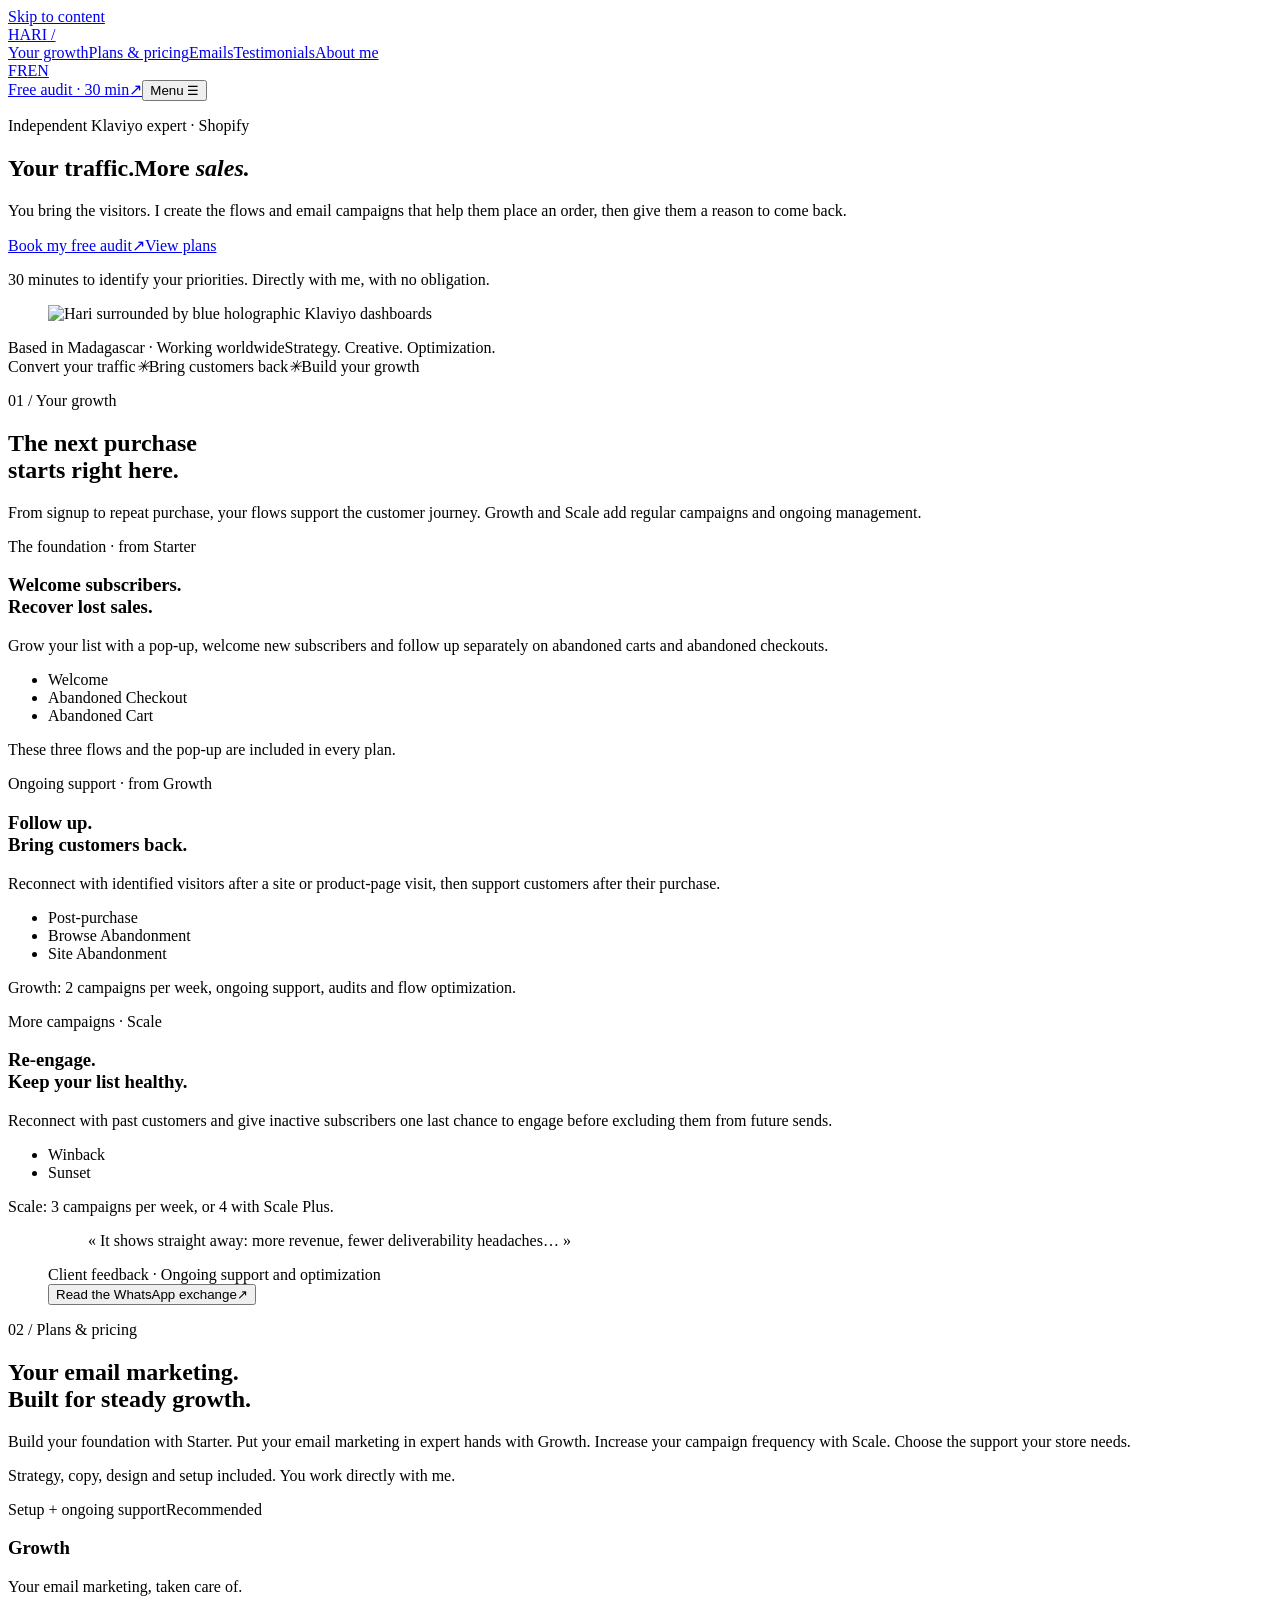
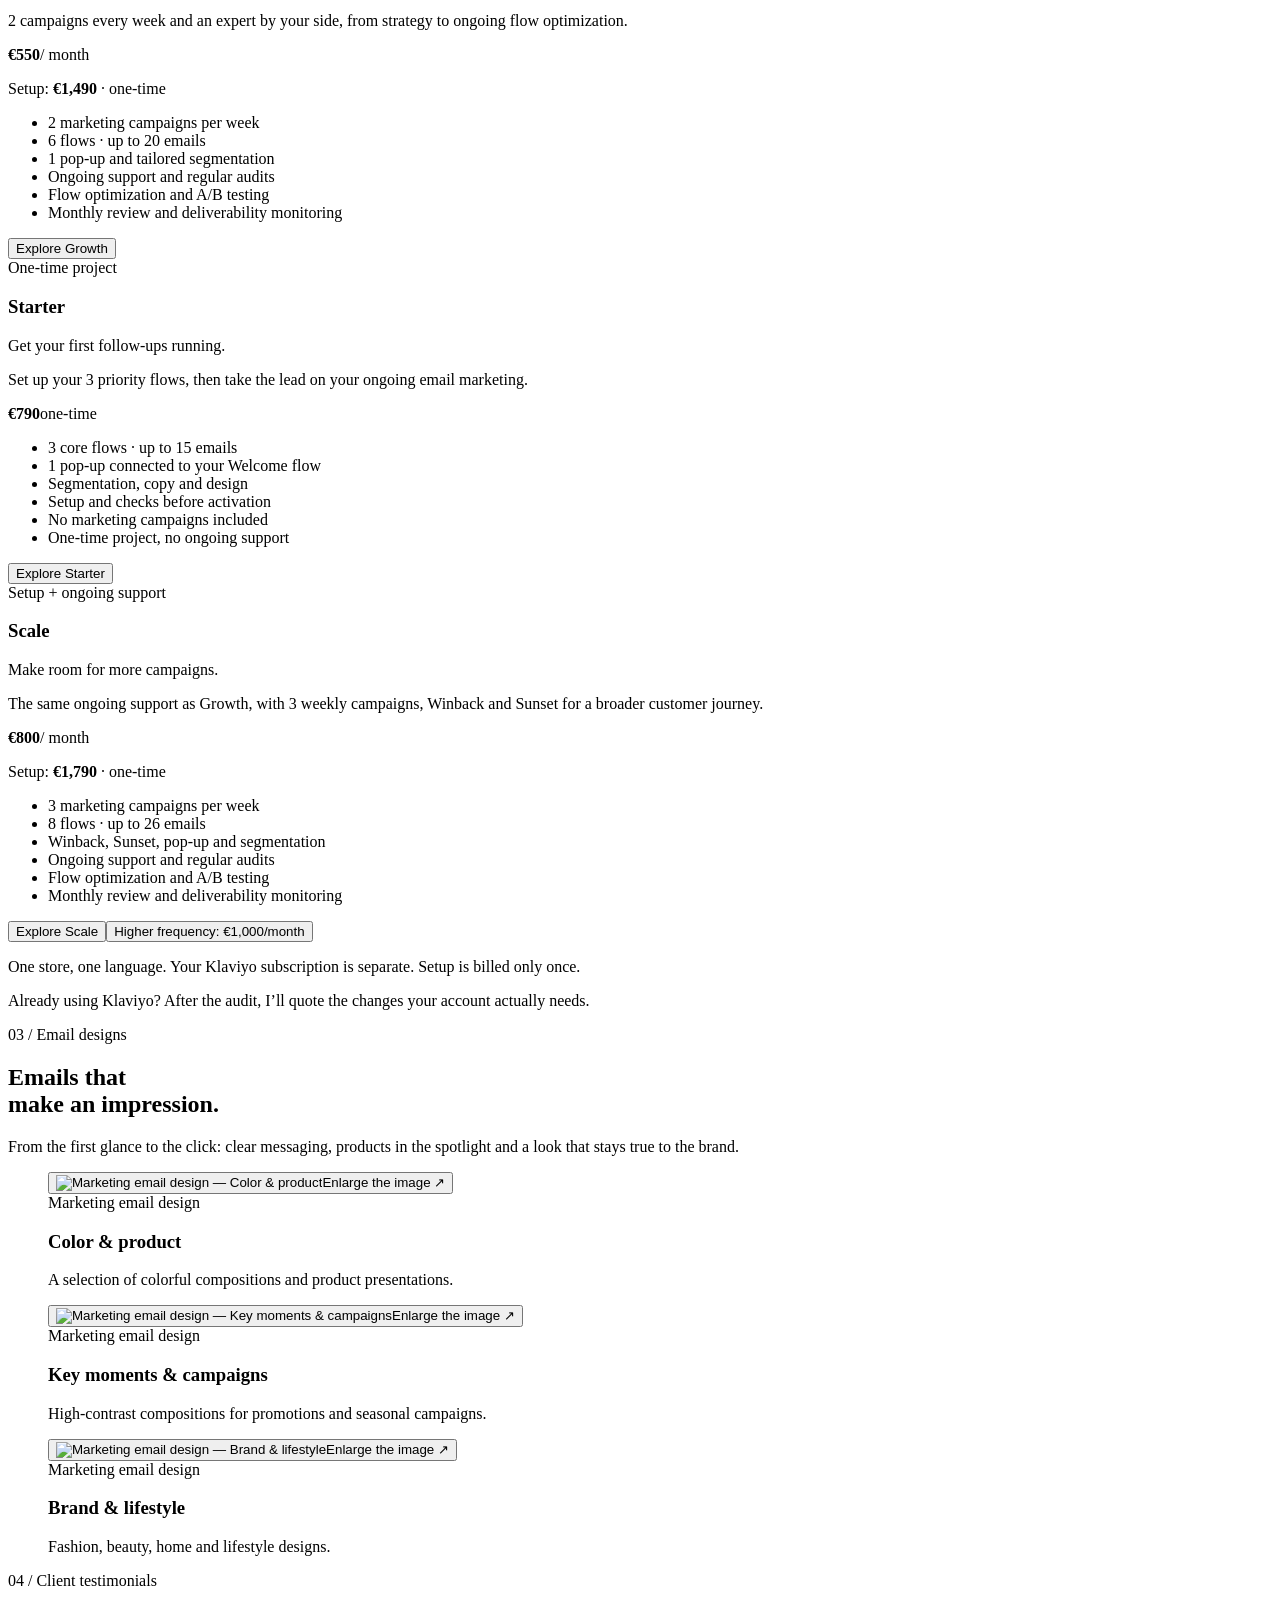
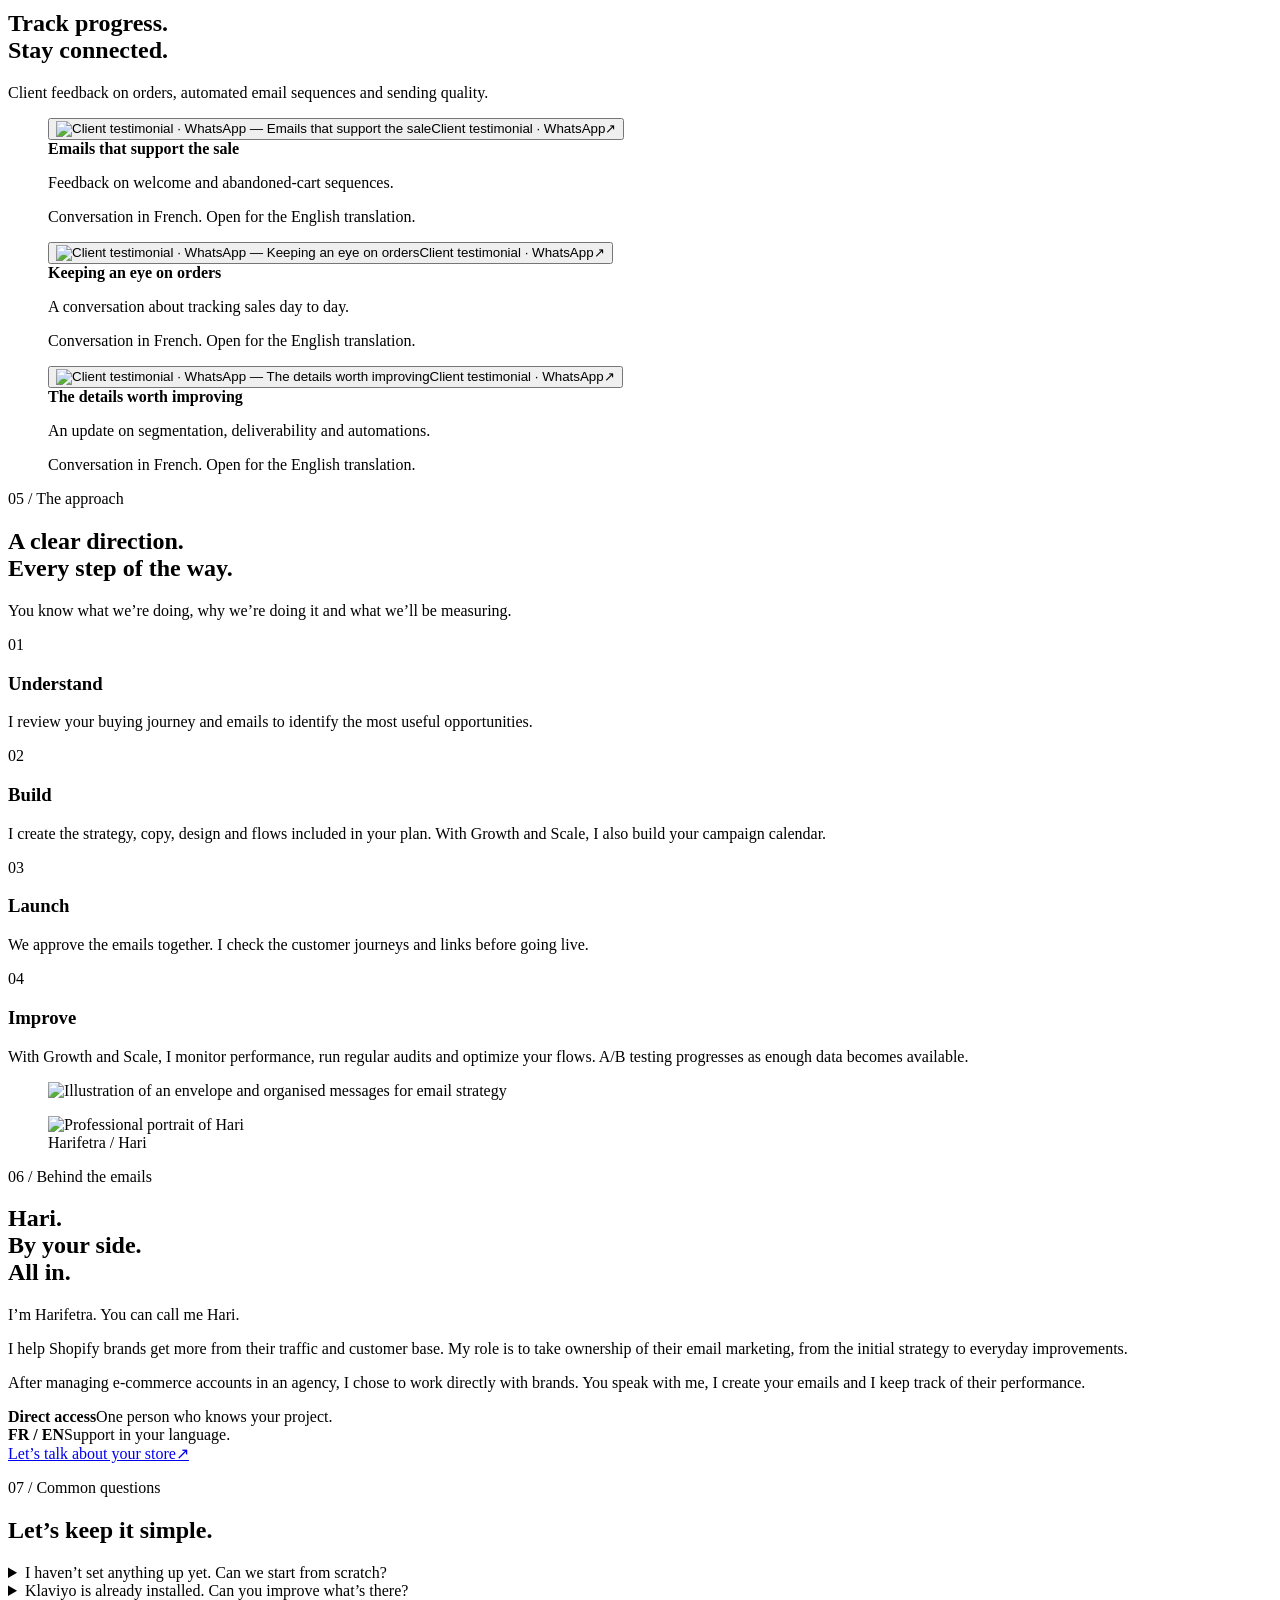
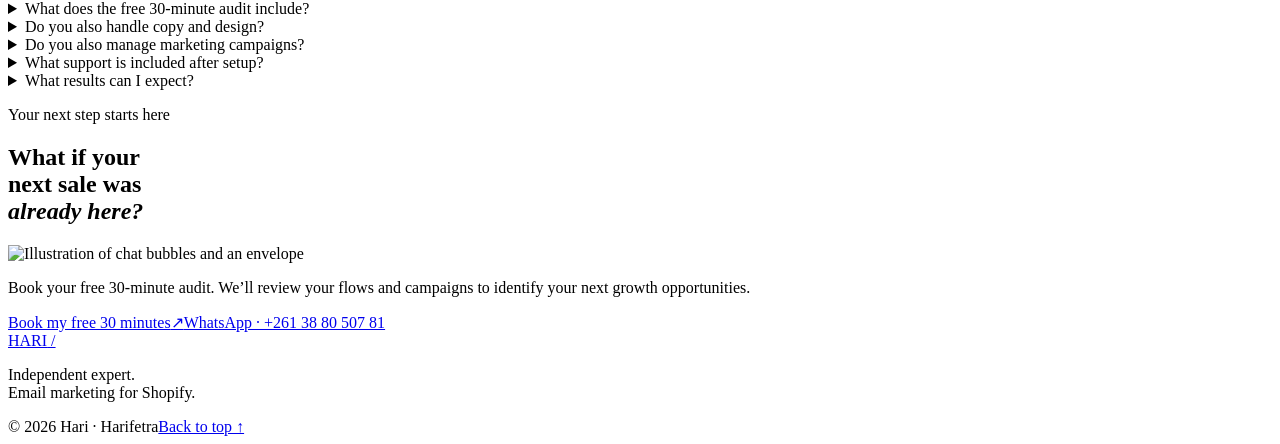
==== commit f30a65d9: "Align growth services with offer scope and bring pricing higher" ====
--- a/en/index.html
+++ b/en/index.html
@@ -1,81 +1,81 @@
 <!doctype html>
 <html lang="en">
 <head><meta charset="utf-8"><meta name="viewport" content="width=device-width,initial-scale=1"><meta name="theme-color" content="#141614">
-<title>Hari — Turn more of your traffic into sales</title><meta name="description" content="Your traffic deserves to convert. Hari is an independent Klaviyo expert helping Shopify brands with email marketing, retention and ongoing optimisation.">
+<title>Hari — Turn more of your traffic into sales</title><meta name="description" content="Your traffic deserves to convert. Hari is an independent Klaviyo expert helping Shopify brands with email marketing, retention and ongoing optimization.">
 <link rel="canonical" href="https://rasoanaivo-prog.github.io/Expert-Klaviyo/en/"><link rel="alternate" hreflang="fr" href="https://rasoanaivo-prog.github.io/Expert-Klaviyo/"><link rel="alternate" hreflang="en" href="https://rasoanaivo-prog.github.io/Expert-Klaviyo/en/"><link rel="alternate" hreflang="x-default" href="https://rasoanaivo-prog.github.io/Expert-Klaviyo/">
-<meta property="og:title" content="Hari — Turn more of your traffic into sales"><meta property="og:description" content="Your traffic deserves to convert. Hari is an independent Klaviyo expert helping Shopify brands with email marketing, retention and ongoing optimisation."><meta property="og:type" content="website"><meta property="og:url" content="https://rasoanaivo-prog.github.io/Expert-Klaviyo/en/"><meta property="og:locale" content="en_GB">
-<link rel="icon" href="/Expert-Klaviyo/assets/favicon.svg" type="image/svg+xml"><link rel="stylesheet" href="/Expert-Klaviyo/assets/style.css"><link rel="stylesheet" href="/Expert-Klaviyo/assets/media.css"><link rel="stylesheet" href="/Expert-Klaviyo/assets/refresh.css"><link rel="stylesheet" href="/Expert-Klaviyo/assets/offers.css"><link rel="preload" as="image" href="/Expert-Klaviyo/assets/hari-banner.webp"><script src="/Expert-Klaviyo/assets/app.js" defer></script><script src="/Expert-Klaviyo/assets/offers.js" defer></script></head>
+<meta property="og:title" content="Hari — Turn more of your traffic into sales"><meta property="og:description" content="Your traffic deserves to convert. Hari is an independent Klaviyo expert helping Shopify brands with email marketing, retention and ongoing optimization."><meta property="og:type" content="website"><meta property="og:url" content="https://rasoanaivo-prog.github.io/Expert-Klaviyo/en/"><meta property="og:locale" content="en_US">
+<link rel="icon" href="/Expert-Klaviyo/assets/favicon.svg" type="image/svg+xml"><link rel="stylesheet" href="/Expert-Klaviyo/assets/style.css?v=40b8de5b4f"><link rel="stylesheet" href="/Expert-Klaviyo/assets/media.css?v=40b8de5b4f"><link rel="stylesheet" href="/Expert-Klaviyo/assets/refresh.css?v=40b8de5b4f"><link rel="stylesheet" href="/Expert-Klaviyo/assets/offers.css?v=1e666e2a13"><link rel="preload" as="image" href="/Expert-Klaviyo/assets/hari-banner.webp"><script src="/Expert-Klaviyo/assets/app.js?v=40b8de5b4f" defer></script><script src="/Expert-Klaviyo/assets/offers.js?v=1e666e2a13" defer></script></head>
 <body id="top"><a class="skip" href="#main">Skip to content</a>
-<header class="header"><div class="nav-inner wrap"><a class="brand" href="/Expert-Klaviyo/en/" aria-label="Hari home">HARI<span> /</span></a><nav class="desktop-nav" aria-label="Main navigation"><a href="#growth">Your growth</a><a href="#about">About me</a><a href="#designs">Emails</a><a href="#offers">Work with me</a><a href="#examples">Testimonials</a></nav><div class="nav-tools"><nav class="languages" aria-label="Language"><a href="/Expert-Klaviyo/" data-language="fr" lang="fr" hreflang="fr" aria-label="Français">FR</a><a href="/Expert-Klaviyo/en/" data-language="en" lang="en" hreflang="en" aria-label="English" aria-current="page">EN</a></nav><a class="button" href="https://wa.me/261388050781?text=Hi%20Hari%2C%20I%20would%20like%20to%20book%20a%20free%2030-minute%20Klaviyo%20audit.%20Here%20is%20my%20store%20link%3A%20" target="_blank" rel="noopener noreferrer">Free audit · 30 min<span class="arrow" aria-hidden="true">↗</span></a><button class="menu-toggle" aria-label="Open or close the menu" aria-expanded="false" aria-controls="mobile-nav">Menu <span aria-hidden="true">☰</span></button></div></div><nav class="mobile-nav" id="mobile-nav" hidden aria-label="Mobile navigation"><a href="#growth">Your growth</a><a href="#about">About me</a><a href="#designs">Emails</a><a href="#offers">Work with me</a><a href="#examples">Testimonials</a><a href="#contact">Free audit · 30 min</a></nav></header>
+<header class="header"><div class="nav-inner wrap"><a class="brand" href="/Expert-Klaviyo/en/" aria-label="Hari home">HARI<span> /</span></a><nav class="desktop-nav" aria-label="Main navigation"><a href="#growth">Your growth</a><a href="#offers">Plans &amp; pricing</a><a href="#designs">Emails</a><a href="#examples">Testimonials</a><a href="#about">About me</a></nav><div class="nav-tools"><nav class="languages" aria-label="Language"><a href="/Expert-Klaviyo/" data-language="fr" lang="fr" hreflang="fr" aria-label="Français">FR</a><a href="/Expert-Klaviyo/en/" data-language="en" lang="en" hreflang="en" aria-label="English" aria-current="page">EN</a></nav><a class="button" href="https://wa.me/261388050781?text=Hi%20Hari%2C%20I%20would%20like%20to%20book%20a%20free%2030-minute%20Klaviyo%20audit.%20Here%20is%20my%20store%20link%3A%20" target="_blank" rel="noopener noreferrer">Free audit · 30 min<span class="arrow" aria-hidden="true">↗</span></a><button class="menu-toggle" aria-label="Open or close the menu" aria-expanded="false" aria-controls="mobile-nav">Menu <span aria-hidden="true">☰</span></button></div></div><nav class="mobile-nav" id="mobile-nav" hidden aria-label="Mobile navigation"><a href="#growth">Your growth</a><a href="#offers">Plans &amp; pricing</a><a href="#designs">Emails</a><a href="#examples">Testimonials</a><a href="#about">About me</a><a href="#contact">Free audit · 30 min</a></nav></header>
 <main id="main">
-<section class="hero"><div class="hero-lead wrap"><div><p class="eyebrow lime">Independent Klaviyo expert · Shopify</p><h1><span>Your traffic.</span><span>More <em>sales.</em></span></h1></div><div class="hero-summary"><p class="hero-description">You bring the visitors. I create the flows and email campaigns that help them place an order, then give them a reason to come back.</p><div class="hero-actions"><a class="button" href="https://wa.me/261388050781?text=Hi%20Hari%2C%20I%20would%20like%20to%20book%20a%20free%2030-minute%20Klaviyo%20audit.%20Here%20is%20my%20store%20link%3A%20" target="_blank" rel="noopener noreferrer">Book my free audit<span class="arrow" aria-hidden="true">↗</span></a></div><p class="hero-note">30 minutes to identify your priorities. Directly with me, with no obligation.</p></div></div><figure class="hero-banner"><img src="/Expert-Klaviyo/assets/hari-banner.webp" width="1672" height="941" alt="Hari surrounded by blue holographic Klaviyo dashboards" fetchpriority="high"></figure><div class="hero-bottom wrap"><span>Based in Madagascar · Working worldwide</span><span>Strategy. Creative. Optimisation.</span></div></section>
+<section class="hero"><div class="hero-lead wrap"><div><p class="eyebrow lime">Independent Klaviyo expert · Shopify</p><h1><span>Your traffic.</span><span>More <em>sales.</em></span></h1></div><div class="hero-summary"><p class="hero-description">You bring the visitors. I create the flows and email campaigns that help them place an order, then give them a reason to come back.</p><div class="hero-actions"><a class="button" href="https://wa.me/261388050781?text=Hi%20Hari%2C%20I%20would%20like%20to%20book%20a%20free%2030-minute%20Klaviyo%20audit.%20Here%20is%20my%20store%20link%3A%20" target="_blank" rel="noopener noreferrer">Book my free audit<span class="arrow" aria-hidden="true">↗</span></a><a class="button button-outline" href="#offers">View plans</a></div><p class="hero-note">30 minutes to identify your priorities. Directly with me, with no obligation.</p></div></div><figure class="hero-banner"><img src="/Expert-Klaviyo/assets/hari-banner.webp" width="1672" height="941" alt="Hari surrounded by blue holographic Klaviyo dashboards" fetchpriority="high"></figure><div class="hero-bottom wrap"><span>Based in Madagascar · Working worldwide</span><span>Strategy. Creative. Optimization.</span></div></section>
 <div class="band"><span>Convert your traffic</span><i aria-hidden="true">✳</i><span>Bring customers back</span><i aria-hidden="true">✳</i><span>Build your growth</span></div>
-<section class="impact section wrap" id="growth"><div class="section-head reveal"><div><p class="eyebrow lime">01 / Your growth</p><h2>The next purchase<br>starts <span class="lime">right here.</span></h2></div><p>A visitor on the fence. A forgotten cart. A customer who hasn’t returned. At every stage, an email can move the relationship forward.</p></div><div class="service-list"><article class="service reveal"><span class="service-number">01</span><h3>Turn interest<br><span class="soft">into a first order.</span></h3><div class="service-detail"><p>I build a welcome experience that introduces your brand, builds confidence and helps subscribers make their first purchase.</p><small>Newsletter pop-up · Welcome flow</small></div></article><article class="service reveal"><span class="service-number">02</span><h3>Win back sales<br><span class="soft">that slip away.</span></h3><div class="service-detail"><p>I follow up with the right message at the right time when visitors leave products in their cart or stop before completing checkout.</p><small>Abandoned cart · Abandoned checkout, handled separately</small></div></article><article class="service reveal"><span class="service-number">03</span><h3>Give customers<br><span class="soft">a reason to return.</span></h3><div class="service-detail"><p>I build on that first order with helpful advice, relevant products and campaigns that keep customers connected to your brand.</p><small>Post-purchase · Retention · Targeted campaigns</small></div></article></div></section>
-<section class="about section" id="about"><div class="about-grid wrap"><figure class="about-photo reveal"><img src="/Expert-Klaviyo/assets/hari-about.webp" width="1368" height="1824" alt="Professional portrait of Hari" loading="lazy"><figcaption class="photo-tag">Harifetra / Hari</figcaption></figure><div class="about-copy reveal"><p class="eyebrow">02 / Behind the emails</p><h2>Hari.<br>By your side.<br>All in.</h2><p class="lead">I’m Harifetra. You can call me Hari.</p><p>I help Shopify brands get more from their traffic and customer base. My role is to take ownership of their email marketing, from the initial strategy to everyday improvements.</p><p>After managing e-commerce accounts in an agency, I chose to work directly with brands. You speak with me, I create your emails and I keep track of their performance.</p><div class="facts"><div><strong>Direct access</strong><span>One person who knows your project.</span></div><div><strong>FR / EN</strong><span>Support in your language.</span></div></div><a class="text-link" href="https://wa.me/261388050781?text=Hi%20Hari%2C%20I%20would%20like%20to%20book%20a%20free%2030-minute%20Klaviyo%20audit.%20Here%20is%20my%20store%20link%3A%20" target="_blank" rel="noopener noreferrer">Let’s talk about your store<span class="arrow" aria-hidden="true">↗</span></a></div></div></section>
-<section class="method section" id="approach"><div class="wrap"><div class="section-head reveal"><div><p class="eyebrow lime">03 / The approach</p><h2>A clear direction.<br>Every step of the way.</h2></div><p>You know what we’re doing, why we’re doing it and what we’ll be measuring.</p></div><div class="method-layout"><div class="method-grid"><article class="step reveal"><span class="step-index">01</span><h3>Understand</h3><p>I review your buying journey and emails to identify the most useful opportunities.</p></article><article class="step reveal"><span class="step-index">02</span><h3>Build</h3><p>I develop the strategy, copy and design, then set up your flows and prepare your marketing campaigns.</p></article><article class="step reveal"><span class="step-index">03</span><h3>Launch</h3><p>We approve the emails together. I check the customer journeys and links before going live.</p></article><article class="step reveal"><span class="step-index">04</span><h3>Improve</h3><p>With ongoing support, I review purchases, clicks and deliverability to guide the next changes.</p></article></div><figure class="method-illustration reveal"><img src="/Expert-Klaviyo/assets/email-method-illustration.webp" width="1200" height="900" alt="Illustration of an envelope and organised messages for email strategy" loading="lazy"></figure></div></div></section>
-<section class="designs section wrap" id="designs"><div class="section-head reveal"><div><p class="eyebrow lime">04 / Email designs</p><h2>Emails that<br><span class="lime">make an impression.</span></h2></div><p>From the first glance to the click: clear messaging, products in the spotlight and a look that stays true to the brand.</p></div><div class="design-grid"><figure class="design-card reveal"><button class="media-image" data-proof="/Expert-Klaviyo/assets/design-cpg.jpeg" data-transcript="#media-design-0" data-modal-label="Marketing email design" data-view="design" aria-label="Enlarge the image — Colour &amp; product"><img src="/Expert-Klaviyo/assets/design-cpg.jpeg" alt="Marketing email design — Colour &amp; product" width="736" height="1472" loading="lazy"><span class="media-zoom">Enlarge the image <span aria-hidden="true">↗</span></span></button><figcaption><span>Marketing email design</span><h3>Colour &amp; product</h3><p>A selection of colourful compositions and product presentations.</p></figcaption></figure><figure class="design-card reveal"><button class="media-image" data-proof="/Expert-Klaviyo/assets/design-campaigns.jpeg" data-transcript="#media-design-1" data-modal-label="Marketing email design" data-view="design" aria-label="Enlarge the image — Key moments &amp; campaigns"><img src="/Expert-Klaviyo/assets/design-campaigns.jpeg" alt="Marketing email design — Key moments &amp; campaigns" width="736" height="1173" loading="lazy"><span class="media-zoom">Enlarge the image <span aria-hidden="true">↗</span></span></button><figcaption><span>Marketing email design</span><h3>Key moments &amp; campaigns</h3><p>High-contrast compositions for promotions and seasonal campaigns.</p></figcaption></figure><figure class="design-card reveal"><button class="media-image" data-proof="/Expert-Klaviyo/assets/design-lifestyle.jpeg" data-transcript="#media-design-2" data-modal-label="Marketing email design" data-view="design" aria-label="Enlarge the image — Brand &amp; lifestyle"><img src="/Expert-Klaviyo/assets/design-lifestyle.jpeg" alt="Marketing email design — Brand &amp; lifestyle" width="736" height="1472" loading="lazy"><span class="media-zoom">Enlarge the image <span aria-hidden="true">↗</span></span></button><figcaption><span>Marketing email design</span><h3>Brand &amp; lifestyle</h3><p>Fashion, beauty, home and lifestyle designs.</p></figcaption></figure></div></section>
+<section class="impact section wrap" id="growth"><div class="section-head reveal"><div><p class="eyebrow lime">01 / Your growth</p><h2>The next purchase<br>starts <span class="lime">right here.</span></h2></div><p>From signup to repeat purchase, your flows support the customer journey. Growth and Scale add regular campaigns and ongoing management.</p></div><div class="growth-services"><article class="growth-service reveal"><p class="growth-service-label">The foundation · from Starter</p><h3>Welcome subscribers.<br>Recover lost sales.</h3><p class="growth-service-description">Grow your list with a pop-up, welcome new subscribers and follow up separately on abandoned carts and abandoned checkouts.</p><ul class="growth-flow-tags"><li>Welcome</li><li>Abandoned Checkout</li><li>Abandoned Cart</li></ul><p class="growth-service-scope">These three flows and the pop-up are included in every plan.</p></article><article class="growth-service reveal"><p class="growth-service-label">Ongoing support · from Growth</p><h3>Follow up.<br>Bring customers back.</h3><p class="growth-service-description">Reconnect with identified visitors after a site or product-page visit, then support customers after their purchase.</p><ul class="growth-flow-tags"><li>Post-purchase</li><li>Browse Abandonment</li><li>Site Abandonment</li></ul><p class="growth-service-scope">Growth: 2 campaigns per week, ongoing support, audits and flow optimization.</p></article><article class="growth-service reveal"><p class="growth-service-label">More campaigns · Scale</p><h3>Re-engage.<br>Keep your list healthy.</h3><p class="growth-service-description">Reconnect with past customers and give inactive subscribers one last chance to engage before excluding them from future sends.</p><ul class="growth-flow-tags"><li>Winback</li><li>Sunset</li></ul><p class="growth-service-scope">Scale: 3 campaigns per week, or 4 with Scale Plus.</p></article></div><figure class="growth-proof"><div><blockquote>« It shows straight away: more revenue, fewer deliverability headaches… »</blockquote><figcaption>Client feedback · Ongoing support and optimization</figcaption></div><button class="text-link" type="button" data-proof="/Expert-Klaviyo/assets/example-1.jpg" data-proof-alt="The details worth improving" data-transcript="#transcript-2">Read the WhatsApp exchange<span class="arrow" aria-hidden="true">↗</span></button></figure></section>
 <section class="offers offers-v2 section" id="offers"><div class="wrap">
-<div class="section-head"><div><p class="eyebrow">05 / Work with me</p><h2>Your email marketing.<br>Built for steady growth.</h2></div><p>Flows that follow up with your visitors. Campaigns that bring customers back. Choose the level of support that fits your store.</p></div>
+<div class="section-head"><div><p class="eyebrow">02 / Plans &amp; pricing</p><h2>Your email marketing.<br>Built for steady growth.</h2></div><p>Build your foundation with Starter. Put your email marketing in expert hands with Growth. Increase your campaign frequency with Scale. Choose the support your store needs.</p></div>
 <p class="plans-common">Strategy, copy, design and setup included. You work directly with me.</p>
 <div class="plans-grid"><article class="plan-card plan-growth plan-featured" aria-labelledby="plan-growth-title">
 <div class="plan-label"><span>Setup + ongoing support</span><span class="plan-badge">Recommended</span></div>
 <h3 id="plan-growth-title">Growth</h3>
-<p class="plan-benefit">Keep giving customers a reason to return.</p>
-<p class="plan-description">Build toward more sales with solid flows, a weekly campaign and an expert who keeps track of performance.</p>
-<div class="plan-pricing"><p class="plan-price"><strong>€550</strong><span>/ month</span></p><p class="plan-setup">Setup : <strong>€1,490</strong> · one-time</p></div><ul class="plan-features"><li>6 flows · up to 16 emails</li><li>1 marketing campaign per week</li><li>1 pop-up and tailored segmentation</li><li>Monthly review and deliverability monitoring</li><li>Monthly flow optimization</li></ul>
+<p class="plan-benefit">Your email marketing, taken care of.</p>
+<p class="plan-description">2 campaigns every week and an expert by your side, from strategy to ongoing flow optimization.</p>
+<div class="plan-pricing"><p class="plan-price"><strong>€550</strong><span>/ month</span></p><p class="plan-setup">Setup: <strong>€1,490</strong> · one-time</p></div><ul class="plan-features"><li>2 marketing campaigns per week</li><li>6 flows · up to 20 emails</li><li>1 pop-up and tailored segmentation</li><li>Ongoing support and regular audits</li><li>Flow optimization and A/B testing</li><li>Monthly review and deliverability monitoring</li></ul>
 <div class="plan-actions"><button type="button" class="plan-button plan-button-primary" data-open-offer="offer-growth" aria-haspopup="dialog">Explore Growth</button></div>
 </article><article class="plan-card plan-starter" aria-labelledby="plan-starter-title">
 <div class="plan-label"><span>One-time project</span></div>
 <h3 id="plan-starter-title">Starter</h3>
 <p class="plan-benefit">Get your first follow-ups running.</p>
-<p class="plan-description">Set up your three priority flows, then take the lead on your ongoing email marketing.</p>
-<div class="plan-pricing"><p class="plan-price"><strong>€790</strong><span>one-time</span></p></div><ul class="plan-features"><li>3 core flows · up to 9 emails</li><li>1 pop-up and essential segments</li><li>Copy, design and setup</li><li>No marketing campaigns included</li><li>One-time delivery, no monthly support</li></ul>
+<p class="plan-description">Set up your 3 priority flows, then take the lead on your ongoing email marketing.</p>
+<div class="plan-pricing"><p class="plan-price"><strong>€790</strong><span>one-time</span></p></div><ul class="plan-features"><li>3 core flows · up to 15 emails</li><li>1 pop-up connected to your Welcome flow</li><li>Segmentation, copy and design</li><li>Setup and checks before activation</li><li>No marketing campaigns included</li><li>One-time project, no ongoing support</li></ul>
 <div class="plan-actions"><button type="button" class="plan-button" data-open-offer="offer-starter" aria-haspopup="dialog">Explore Starter</button></div>
 </article><article class="plan-card plan-scale" aria-labelledby="plan-scale-title">
 <div class="plan-label"><span>Setup + ongoing support</span></div>
 <h3 id="plan-scale-title">Scale</h3>
 <p class="plan-benefit">Make room for more campaigns.</p>
-<p class="plan-description">For stores with more products and promotions to share, plus a broader retention strategy.</p>
-<div class="plan-pricing"><p class="plan-price"><strong>€800</strong><span>/ month</span></p><p class="plan-setup">Setup : <strong>€1,790</strong> · one-time</p></div><ul class="plan-features"><li>8 flows · up to 20 emails</li><li>2–3 marketing campaigns per week</li><li>Winback and Sunset included</li><li>1 pop-up, segmentation and deliverability</li><li>Monthly review and flow optimization</li></ul>
+<p class="plan-description">The same ongoing support as Growth, with 3 weekly campaigns, Winback and Sunset for a broader customer journey.</p>
+<div class="plan-pricing"><p class="plan-price"><strong>€800</strong><span>/ month</span></p><p class="plan-setup">Setup: <strong>€1,790</strong> · one-time</p></div><ul class="plan-features"><li>3 marketing campaigns per week</li><li>8 flows · up to 26 emails</li><li>Winback, Sunset, pop-up and segmentation</li><li>Ongoing support and regular audits</li><li>Flow optimization and A/B testing</li><li>Monthly review and deliverability monitoring</li></ul>
 <div class="plan-actions"><button type="button" class="plan-button" data-open-offer="offer-scale" aria-haspopup="dialog">Explore Scale</button><button type="button" class="plan-upgrade" data-open-offer="offer-scale-plus" aria-haspopup="dialog">Higher frequency: €1,000/month</button></div>
 </article></div>
 <div class="plans-notes"><p>One store, one language. Your Klaviyo subscription is separate. Setup is billed only once.</p><p>Already using Klaviyo? After the audit, I’ll quote the changes your account actually needs.</p></div>
 </div><dialog id="offer-starter" class="offer-dialog" aria-labelledby="offer-starter-title" aria-describedby="offer-starter-intro">
 <div class="offer-dialog-header"><span>What’s included</span><button class="offer-dialog-close" type="button" data-close-offer autofocus>Close <span aria-hidden="true">×</span></button></div>
-<div class="offer-dialog-body"><div class="plan-detail-intro"><p class="plan-detail-kicker">One-time project</p><h2 id="offer-starter-title">Starter</h2><p id="offer-starter-intro">Set up your three priority flows, then take the lead on your ongoing email marketing.</p><div class="plan-pricing"><p class="plan-price"><strong>€790</strong><span>one-time</span></p></div></div>
-<section class="plan-detail-section"><h3>Your flows at setup</h3><ul class="plan-flow-list"><li>Welcome</li><li>Abandoned Checkout</li><li>Abandoned Cart</li></ul><p>Up to 9 automated emails in total. The number of messages in each flow is tailored to your customer journey.</p></section>
+<div class="offer-dialog-body"><div class="plan-detail-intro"><p class="plan-detail-kicker">One-time project</p><h2 id="offer-starter-title">Starter</h2><p id="offer-starter-intro">Set up your 3 priority flows, then take the lead on your ongoing email marketing.</p><div class="plan-pricing"><p class="plan-price"><strong>€790</strong><span>one-time</span></p></div></div>
+<section class="plan-detail-section"><h3>Your flows at setup</h3><ul class="plan-flow-list"><li>Welcome</li><li>Abandoned Checkout</li><li>Abandoned Cart</li></ul><p>Up to 15 automated emails in total. The number of messages in each flow is tailored to your customer journey.</p></section>
 <section class="plan-detail-section"><h3>A foundation ready to go</h3><ul class=""><li>Klaviyo configuration and Shopify integration</li><li>One pop-up connected to your Welcome flow</li><li>Segmentation tailored to your store</li><li>Copy, design, setup and checks before activation</li></ul></section>
 
-<section class="plan-detail-section"><h3>A clear scope</h3><ul class=""><li>One store and one language: English or French</li><li>Two consolidated rounds of revisions per deliverable</li><li>Setup: 50% upfront and 50% on delivery</li><li>Your Klaviyo subscription is paid separately</li></ul><p>This project covers flow and pop-up setup. Marketing campaigns and ongoing monthly management are not included.</p></section>
+<section class="plan-detail-section"><h3>A clear scope</h3><ul class=""><li>One store and one language: English or French</li><li>Two consolidated rounds of revisions per deliverable</li><li>Setup: 50% upfront and 50% on delivery</li><li>Your Klaviyo subscription is paid separately</li></ul><p>This one-time project covers flow and pop-up setup. Campaigns, ongoing support, regular audits and optimization with A/B testing are included only in Growth and Scale.</p></section>
 <div class="plan-next"><h3>Let’s start with your store.</h3><p>Send me your store link on WhatsApp. We’ll check whether this plan fits your priorities.</p><a class="plan-button plan-button-primary" href="https://wa.me/261388050781?text=Hi%20Hari%2C%20I%E2%80%99m%20interested%20in%20Starter%20and%20would%20like%20to%20discuss%20the%20plan.%20Here%20is%20my%20store%20link%3A%20" target="_blank" rel="noopener noreferrer">Let’s talk about Starter</a><a class="plan-audit-link" href="https://wa.me/261388050781?text=Hi%20Hari%2C%20I%20would%20like%20a%20free%2030-minute%20audit%20to%20see%20whether%20Starter%20is%20right%20for%20my%20store.%20Here%20is%20my%20store%20link%3A%20" target="_blank" rel="noopener noreferrer">Request a free 30-minute audit</a></div>
 </div></dialog><dialog id="offer-growth" class="offer-dialog" aria-labelledby="offer-growth-title" aria-describedby="offer-growth-intro">
 <div class="offer-dialog-header"><span>What’s included</span><button class="offer-dialog-close" type="button" data-close-offer autofocus>Close <span aria-hidden="true">×</span></button></div>
-<div class="offer-dialog-body"><div class="plan-detail-intro"><p class="plan-detail-kicker">Setup + ongoing support</p><h2 id="offer-growth-title">Growth</h2><p id="offer-growth-intro">Build toward more sales with solid flows, a weekly campaign and an expert who keeps track of performance.</p><div class="plan-pricing"><p class="plan-price"><strong>€550</strong><span>/ month</span></p><p class="plan-setup">Setup : <strong>€1,490</strong> · one-time</p></div></div>
-<section class="plan-detail-section"><h3>Your flows at setup</h3><ul class="plan-flow-list"><li>Welcome</li><li>Abandoned Checkout</li><li>Abandoned Cart</li><li>Post-purchase</li><li>Browse Abandonment</li><li>Site Abandonment</li></ul><p>Up to 16 automated emails in total. The number of messages in each flow is tailored to your customer journey.</p></section>
+<div class="offer-dialog-body"><div class="plan-detail-intro"><p class="plan-detail-kicker">Setup + ongoing support</p><h2 id="offer-growth-title">Growth</h2><p id="offer-growth-intro">2 campaigns every week and an expert by your side, from strategy to ongoing flow optimization.</p><div class="plan-pricing"><p class="plan-price"><strong>€550</strong><span>/ month</span></p><p class="plan-setup">Setup: <strong>€1,490</strong> · one-time</p></div></div>
+<section class="plan-detail-section"><h3>Your flows at setup</h3><ul class="plan-flow-list"><li>Welcome</li><li>Abandoned Checkout</li><li>Abandoned Cart</li><li>Post-purchase</li><li>Browse Abandonment</li><li>Site Abandonment</li></ul><p>Up to 20 automated emails in total. The number of messages in each flow is tailored to your customer journey.</p></section>
 <section class="plan-detail-section"><h3>A foundation ready to go</h3><ul class=""><li>Klaviyo configuration and Shopify integration</li><li>One pop-up connected to your Welcome flow</li><li>Segmentation tailored to your store</li><li>Copy, design, setup and checks before activation</li></ul></section>
-<section class="plan-detail-section"><h3>Ongoing support, every month</h3><p class="plan-campaign-cadence">One marketing campaign per week.</p><ul class=""><li>Marketing calendar, segmentation, copy, design and campaign scheduling</li><li>Performance and deliverability monitoring</li><li>A monthly review with clear next steps</li><li>Optimization of two existing flow emails per month</li></ul></section>
+<section class="plan-detail-section"><h3>Ongoing support, every month</h3><p class="plan-campaign-cadence">2 marketing campaigns per week.</p><ul class=""><li>Marketing calendar, segmentation, copy, design and campaign scheduling</li><li>Performance and deliverability monitoring, with regular account and flow audits</li><li>Ongoing improvements to existing flows, prioritized by performance</li><li>A/B testing of subject lines, content or timing, based on the available data</li><li>A monthly review of results and next steps</li></ul></section>
 <section class="plan-detail-section"><h3>A clear scope</h3><ul class=""><li>One store and one language: English or French</li><li>Two consolidated rounds of revisions per deliverable</li><li>Setup: 50% upfront and 50% on delivery</li><li>Your Klaviyo subscription is paid separately</li></ul><p>Monthly billing starts when campaign management begins. Additional flows, extra languages and major sales events such as Black Friday are quoted separately.</p></section>
 <div class="plan-next"><h3>Let’s start with your store.</h3><p>Send me your store link on WhatsApp. We’ll check whether this plan fits your priorities.</p><a class="plan-button plan-button-primary" href="https://wa.me/261388050781?text=Hi%20Hari%2C%20I%E2%80%99m%20interested%20in%20Growth%20and%20would%20like%20to%20discuss%20the%20plan.%20Here%20is%20my%20store%20link%3A%20" target="_blank" rel="noopener noreferrer">Let’s talk about Growth</a><a class="plan-audit-link" href="https://wa.me/261388050781?text=Hi%20Hari%2C%20I%20would%20like%20a%20free%2030-minute%20audit%20to%20see%20whether%20Growth%20is%20right%20for%20my%20store.%20Here%20is%20my%20store%20link%3A%20" target="_blank" rel="noopener noreferrer">Request a free 30-minute audit</a></div>
 </div></dialog><dialog id="offer-scale" class="offer-dialog" aria-labelledby="offer-scale-title" aria-describedby="offer-scale-intro">
 <div class="offer-dialog-header"><span>What’s included</span><button class="offer-dialog-close" type="button" data-close-offer autofocus>Close <span aria-hidden="true">×</span></button></div>
-<div class="offer-dialog-body"><div class="plan-detail-intro"><p class="plan-detail-kicker">Setup + ongoing support</p><h2 id="offer-scale-title">Scale</h2><p id="offer-scale-intro">For stores with more products and promotions to share, plus a broader retention strategy.</p><div class="plan-pricing"><p class="plan-price"><strong>€800</strong><span>/ month</span></p><p class="plan-setup">Setup : <strong>€1,790</strong> · one-time</p></div></div>
-<section class="plan-detail-section"><h3>Your flows at setup</h3><ul class="plan-flow-list"><li>Welcome</li><li>Abandoned Checkout</li><li>Abandoned Cart</li><li>Post-purchase</li><li>Browse Abandonment</li><li>Site Abandonment</li><li>Winback</li><li>Sunset</li></ul><p>Up to 20 automated emails in total. The number of messages in each flow is tailored to your customer journey.</p></section>
+<div class="offer-dialog-body"><div class="plan-detail-intro"><p class="plan-detail-kicker">Setup + ongoing support</p><h2 id="offer-scale-title">Scale</h2><p id="offer-scale-intro">The same ongoing support as Growth, with 3 weekly campaigns, Winback and Sunset for a broader customer journey.</p><div class="plan-pricing"><p class="plan-price"><strong>€800</strong><span>/ month</span></p><p class="plan-setup">Setup: <strong>€1,790</strong> · one-time</p></div></div>
+<section class="plan-detail-section"><h3>Your flows at setup</h3><ul class="plan-flow-list"><li>Welcome</li><li>Abandoned Checkout</li><li>Abandoned Cart</li><li>Post-purchase</li><li>Browse Abandonment</li><li>Site Abandonment</li><li>Winback</li><li>Sunset</li></ul><p>Up to 26 automated emails in total. The number of messages in each flow is tailored to your customer journey.</p></section>
 <section class="plan-detail-section"><h3>A foundation ready to go</h3><ul class=""><li>Klaviyo configuration and Shopify integration</li><li>One pop-up connected to your Welcome flow</li><li>Segmentation tailored to your store</li><li>Copy, design, setup and checks before activation</li></ul></section>
-<section class="plan-detail-section"><h3>Ongoing support, every month</h3><p class="plan-campaign-cadence">Two marketing campaigns per week, with a third based on the promotional calendar we agree on.</p><ul class=""><li>Marketing calendar, segmentation, copy, design and campaign scheduling</li><li>Performance and deliverability monitoring</li><li>A monthly review with clear next steps</li><li>Optimization of two existing flow emails per month</li></ul></section>
+<section class="plan-detail-section"><h3>Ongoing support, every month</h3><p class="plan-campaign-cadence">3 marketing campaigns per week.</p><ul class=""><li>Marketing calendar, segmentation, copy, design and campaign scheduling</li><li>Performance and deliverability monitoring, with regular account and flow audits</li><li>Ongoing improvements to existing flows, prioritized by performance</li><li>A/B testing of subject lines, content or timing, based on the available data</li><li>A monthly review of results and next steps</li></ul></section>
 <section class="plan-detail-section"><h3>A clear scope</h3><ul class=""><li>One store and one language: English or French</li><li>Two consolidated rounds of revisions per deliverable</li><li>Setup: 50% upfront and 50% on delivery</li><li>Your Klaviyo subscription is paid separately</li></ul><p>Monthly billing starts when campaign management begins. Additional flows, extra languages and major sales events such as Black Friday are quoted separately.</p></section>
 <div class="plan-next"><h3>Let’s start with your store.</h3><p>Send me your store link on WhatsApp. We’ll check whether this plan fits your priorities.</p><a class="plan-button plan-button-primary" href="https://wa.me/261388050781?text=Hi%20Hari%2C%20I%E2%80%99m%20interested%20in%20Scale%20and%20would%20like%20to%20discuss%20the%20plan.%20Here%20is%20my%20store%20link%3A%20" target="_blank" rel="noopener noreferrer">Let’s talk about Scale</a><a class="plan-audit-link" href="https://wa.me/261388050781?text=Hi%20Hari%2C%20I%20would%20like%20a%20free%2030-minute%20audit%20to%20see%20whether%20Scale%20is%20right%20for%20my%20store.%20Here%20is%20my%20store%20link%3A%20" target="_blank" rel="noopener noreferrer">Request a free 30-minute audit</a></div>
 </div></dialog><dialog id="offer-scale-plus" class="offer-dialog" aria-labelledby="offer-scale-plus-title" aria-describedby="offer-scale-plus-intro">
 <div class="offer-dialog-header"><span>What’s included</span><button class="offer-dialog-close" type="button" data-close-offer autofocus>Close <span aria-hidden="true">×</span></button></div>
-<div class="offer-dialog-body"><div class="plan-detail-intro"><p class="plan-detail-kicker">Setup + ongoing support</p><h2 id="offer-scale-plus-title">Scale Plus</h2><p id="offer-scale-plus-intro">The same eight-flow foundation as Scale, with four marketing campaigns per week.</p><div class="plan-pricing"><p class="plan-price"><strong>€1,000</strong><span>/ month</span></p><p class="plan-setup">Setup : <strong>€1,790</strong> · one-time</p></div></div>
-<section class="plan-detail-section"><h3>Your flows at setup</h3><ul class="plan-flow-list"><li>Welcome</li><li>Abandoned Checkout</li><li>Abandoned Cart</li><li>Post-purchase</li><li>Browse Abandonment</li><li>Site Abandonment</li><li>Winback</li><li>Sunset</li></ul><p>Up to 20 automated emails in total. The number of messages in each flow is tailored to your customer journey.</p></section>
+<div class="offer-dialog-body"><div class="plan-detail-intro"><p class="plan-detail-kicker">Setup + ongoing support</p><h2 id="offer-scale-plus-title">Scale Plus</h2><p id="offer-scale-plus-intro">The same 8-flow foundation and ongoing support as Scale, with 4 marketing campaigns per week.</p><div class="plan-pricing"><p class="plan-price"><strong>€1,000</strong><span>/ month</span></p><p class="plan-setup">Setup: <strong>€1,790</strong> · one-time</p></div></div>
+<section class="plan-detail-section"><h3>Your flows at setup</h3><ul class="plan-flow-list"><li>Welcome</li><li>Abandoned Checkout</li><li>Abandoned Cart</li><li>Post-purchase</li><li>Browse Abandonment</li><li>Site Abandonment</li><li>Winback</li><li>Sunset</li></ul><p>Up to 26 automated emails in total. The number of messages in each flow is tailored to your customer journey.</p></section>
 <section class="plan-detail-section"><h3>A foundation ready to go</h3><ul class=""><li>Klaviyo configuration and Shopify integration</li><li>One pop-up connected to your Welcome flow</li><li>Segmentation tailored to your store</li><li>Copy, design, setup and checks before activation</li></ul></section>
-<section class="plan-detail-section"><h3>Ongoing support, every month</h3><p class="plan-campaign-cadence">Four marketing campaigns per week. Major sales events are scoped and quoted separately.</p><ul class=""><li>Marketing calendar, segmentation, copy, design and campaign scheduling</li><li>Performance and deliverability monitoring</li><li>A monthly review with clear next steps</li><li>Optimization of two existing flow emails per month</li></ul></section>
+<section class="plan-detail-section"><h3>Ongoing support, every month</h3><p class="plan-campaign-cadence">4 marketing campaigns per week. Major sales events are scoped and quoted separately.</p><ul class=""><li>Marketing calendar, segmentation, copy, design and campaign scheduling</li><li>Performance and deliverability monitoring, with regular account and flow audits</li><li>Ongoing improvements to existing flows, prioritized by performance</li><li>A/B testing of subject lines, content or timing, based on the available data</li><li>A monthly review of results and next steps</li></ul></section>
 <section class="plan-detail-section"><h3>A clear scope</h3><ul class=""><li>One store and one language: English or French</li><li>Two consolidated rounds of revisions per deliverable</li><li>Setup: 50% upfront and 50% on delivery</li><li>Your Klaviyo subscription is paid separately</li></ul><p>Monthly billing starts when campaign management begins. Additional flows, extra languages and major sales events such as Black Friday are quoted separately.</p></section>
 <div class="plan-next"><h3>Let’s start with your store.</h3><p>Send me your store link on WhatsApp. We’ll check whether this plan fits your priorities.</p><a class="plan-button plan-button-primary" href="https://wa.me/261388050781?text=Hi%20Hari%2C%20I%E2%80%99m%20interested%20in%20Scale%20Plus%20and%20would%20like%20to%20discuss%20the%20plan.%20Here%20is%20my%20store%20link%3A%20" target="_blank" rel="noopener noreferrer">Let’s talk about Scale Plus</a><a class="plan-audit-link" href="https://wa.me/261388050781?text=Hi%20Hari%2C%20I%20would%20like%20a%20free%2030-minute%20audit%20to%20see%20whether%20Scale%20Plus%20is%20right%20for%20my%20store.%20Here%20is%20my%20store%20link%3A%20" target="_blank" rel="noopener noreferrer">Request a free 30-minute audit</a></div>
 </div></dialog></section>
-<section class="examples section wrap" id="examples"><div class="section-head reveal"><div><p class="eyebrow lime">06 / Client testimonials</p><h2>Track progress.<br><span class="lime">Stay connected.</span></h2></div><p>Client feedback on orders, automated email sequences and sending quality.</p></div><div class="example-grid"><figure class="example-card reveal"><button class="example-image" data-proof="/Expert-Klaviyo/assets/example-2.jpg" data-transcript="#transcript-0" aria-label="Enlarge the testimonial: Emails that support the sale"><img src="/Expert-Klaviyo/assets/example-2.jpg" alt="Client testimonial · WhatsApp — Emails that support the sale" width="774" height="1200" loading="lazy"><span class="demo-label">Client testimonial · WhatsApp</span><span class="zoom-label" aria-hidden="true">↗</span></button><figcaption><strong>Emails that support the sale</strong><p>Feedback on welcome and abandoned-cart sequences.</p><span class="example-source">Conversation in French. Open for the English translation.</span></figcaption></figure><figure class="example-card reveal"><button class="example-image" data-proof="/Expert-Klaviyo/assets/example-3.jpg" data-transcript="#transcript-1" aria-label="Enlarge the testimonial: Keeping an eye on orders"><img src="/Expert-Klaviyo/assets/example-3.jpg" alt="Client testimonial · WhatsApp — Keeping an eye on orders" width="774" height="1200" loading="lazy"><span class="demo-label">Client testimonial · WhatsApp</span><span class="zoom-label" aria-hidden="true">↗</span></button><figcaption><strong>Keeping an eye on orders</strong><p>A conversation about tracking sales day to day.</p><span class="example-source">Conversation in French. Open for the English translation.</span></figcaption></figure><figure class="example-card reveal"><button class="example-image" data-proof="/Expert-Klaviyo/assets/example-1.jpg" data-transcript="#transcript-2" aria-label="Enlarge the testimonial: The details worth improving"><img src="/Expert-Klaviyo/assets/example-1.jpg" alt="Client testimonial · WhatsApp — The details worth improving" width="774" height="1200" loading="lazy"><span class="demo-label">Client testimonial · WhatsApp</span><span class="zoom-label" aria-hidden="true">↗</span></button><figcaption><strong>The details worth improving</strong><p>An update on segmentation, deliverability and automations.</p><span class="example-source">Conversation in French. Open for the English translation.</span></figcaption></figure></div></section>
-<section class="faq section wrap" id="faq"><div class="faq-grid"><div class="reveal"><p class="eyebrow lime">07 / Common questions</p><h2>Let’s keep it simple.</h2></div><div><details><summary>I haven’t set anything up yet. Can we start from scratch?</summary><p>Yes. We start with your store and your goals to work out the most useful first steps. I can set up Klaviyo and the emails that support your customer journey.</p></details><details><summary>Klaviyo is already installed. Can you improve what’s there?</summary><p>Yes. I begin by reviewing what exists, what works and what needs attention. We then prioritise improvements based on your situation.</p></details><details><summary>What does the free 30-minute audit include?</summary><p>We spend 30 minutes discussing your store, flows, campaigns and deliverability to identify priorities and practical next steps. The audit is free, with no obligation. An in-depth account review is scoped separately.</p></details><details><summary>Do you also handle copy and design?</summary><p>Yes. I work on strategy, copy, design and setup. Your proposal specifies the exact deliverables and the approvals needed.</p></details><details><summary>Do you also manage marketing campaigns?</summary><p>Yes. Growth includes one campaign per week, Scale two to three, and Scale Plus four. I handle the marketing calendar, segmentation, copy, design and scheduling. Starter covers flow and pop-up setup only. Major sales events such as Black Friday are quoted separately.</p></details><details><summary>What results can I expect?</summary><p>The goal is to improve conversion and retention. Results depend on your traffic, offer, customer base and starting point. We track attributed sales, clicks and sending quality, without promising a universal percentage.</p></details></div></div></section>
+<section class="designs section wrap" id="designs"><div class="section-head reveal"><div><p class="eyebrow lime">03 / Email designs</p><h2>Emails that<br><span class="lime">make an impression.</span></h2></div><p>From the first glance to the click: clear messaging, products in the spotlight and a look that stays true to the brand.</p></div><div class="design-grid"><figure class="design-card reveal"><button class="media-image" data-proof="/Expert-Klaviyo/assets/design-cpg.jpeg" data-transcript="#media-design-0" data-modal-label="Marketing email design" data-view="design" aria-label="Enlarge the image — Color &amp; product"><img src="/Expert-Klaviyo/assets/design-cpg.jpeg" alt="Marketing email design — Color &amp; product" width="736" height="1472" loading="lazy"><span class="media-zoom">Enlarge the image <span aria-hidden="true">↗</span></span></button><figcaption><span>Marketing email design</span><h3>Color &amp; product</h3><p>A selection of colorful compositions and product presentations.</p></figcaption></figure><figure class="design-card reveal"><button class="media-image" data-proof="/Expert-Klaviyo/assets/design-campaigns.jpeg" data-transcript="#media-design-1" data-modal-label="Marketing email design" data-view="design" aria-label="Enlarge the image — Key moments &amp; campaigns"><img src="/Expert-Klaviyo/assets/design-campaigns.jpeg" alt="Marketing email design — Key moments &amp; campaigns" width="736" height="1173" loading="lazy"><span class="media-zoom">Enlarge the image <span aria-hidden="true">↗</span></span></button><figcaption><span>Marketing email design</span><h3>Key moments &amp; campaigns</h3><p>High-contrast compositions for promotions and seasonal campaigns.</p></figcaption></figure><figure class="design-card reveal"><button class="media-image" data-proof="/Expert-Klaviyo/assets/design-lifestyle.jpeg" data-transcript="#media-design-2" data-modal-label="Marketing email design" data-view="design" aria-label="Enlarge the image — Brand &amp; lifestyle"><img src="/Expert-Klaviyo/assets/design-lifestyle.jpeg" alt="Marketing email design — Brand &amp; lifestyle" width="736" height="1472" loading="lazy"><span class="media-zoom">Enlarge the image <span aria-hidden="true">↗</span></span></button><figcaption><span>Marketing email design</span><h3>Brand &amp; lifestyle</h3><p>Fashion, beauty, home and lifestyle designs.</p></figcaption></figure></div></section>
+<section class="examples section wrap" id="examples"><div class="section-head reveal"><div><p class="eyebrow lime">04 / Client testimonials</p><h2>Track progress.<br><span class="lime">Stay connected.</span></h2></div><p>Client feedback on orders, automated email sequences and sending quality.</p></div><div class="example-grid"><figure class="example-card reveal"><button class="example-image" data-proof="/Expert-Klaviyo/assets/example-2.jpg" data-transcript="#transcript-0" aria-label="Enlarge the testimonial: Emails that support the sale"><img src="/Expert-Klaviyo/assets/example-2.jpg" alt="Client testimonial · WhatsApp — Emails that support the sale" width="774" height="1200" loading="lazy"><span class="demo-label">Client testimonial · WhatsApp</span><span class="zoom-label" aria-hidden="true">↗</span></button><figcaption><strong>Emails that support the sale</strong><p>Feedback on welcome and abandoned-cart sequences.</p><span class="example-source">Conversation in French. Open for the English translation.</span></figcaption></figure><figure class="example-card reveal"><button class="example-image" data-proof="/Expert-Klaviyo/assets/example-3.jpg" data-transcript="#transcript-1" aria-label="Enlarge the testimonial: Keeping an eye on orders"><img src="/Expert-Klaviyo/assets/example-3.jpg" alt="Client testimonial · WhatsApp — Keeping an eye on orders" width="774" height="1200" loading="lazy"><span class="demo-label">Client testimonial · WhatsApp</span><span class="zoom-label" aria-hidden="true">↗</span></button><figcaption><strong>Keeping an eye on orders</strong><p>A conversation about tracking sales day to day.</p><span class="example-source">Conversation in French. Open for the English translation.</span></figcaption></figure><figure class="example-card reveal"><button class="example-image" data-proof="/Expert-Klaviyo/assets/example-1.jpg" data-transcript="#transcript-2" aria-label="Enlarge the testimonial: The details worth improving"><img src="/Expert-Klaviyo/assets/example-1.jpg" alt="Client testimonial · WhatsApp — The details worth improving" width="774" height="1200" loading="lazy"><span class="demo-label">Client testimonial · WhatsApp</span><span class="zoom-label" aria-hidden="true">↗</span></button><figcaption><strong>The details worth improving</strong><p>An update on segmentation, deliverability and automations.</p><span class="example-source">Conversation in French. Open for the English translation.</span></figcaption></figure></div></section>
+<section class="method section" id="approach"><div class="wrap"><div class="section-head reveal"><div><p class="eyebrow lime">05 / The approach</p><h2>A clear direction.<br>Every step of the way.</h2></div><p>You know what we’re doing, why we’re doing it and what we’ll be measuring.</p></div><div class="method-layout"><div class="method-grid"><article class="step reveal"><span class="step-index">01</span><h3>Understand</h3><p>I review your buying journey and emails to identify the most useful opportunities.</p></article><article class="step reveal"><span class="step-index">02</span><h3>Build</h3><p>I create the strategy, copy, design and flows included in your plan. With Growth and Scale, I also build your campaign calendar.</p></article><article class="step reveal"><span class="step-index">03</span><h3>Launch</h3><p>We approve the emails together. I check the customer journeys and links before going live.</p></article><article class="step reveal"><span class="step-index">04</span><h3>Improve</h3><p>With Growth and Scale, I monitor performance, run regular audits and optimize your flows. A/B testing progresses as enough data becomes available.</p></article></div><figure class="method-illustration reveal"><img src="/Expert-Klaviyo/assets/email-method-illustration.webp" width="1200" height="900" alt="Illustration of an envelope and organised messages for email strategy" loading="lazy"></figure></div></div></section>
+<section class="about section" id="about"><div class="about-grid wrap"><figure class="about-photo reveal"><img src="/Expert-Klaviyo/assets/hari-about.webp" width="1368" height="1824" alt="Professional portrait of Hari" loading="lazy"><figcaption class="photo-tag">Harifetra / Hari</figcaption></figure><div class="about-copy reveal"><p class="eyebrow">06 / Behind the emails</p><h2>Hari.<br>By your side.<br>All in.</h2><p class="lead">I’m Harifetra. You can call me Hari.</p><p>I help Shopify brands get more from their traffic and customer base. My role is to take ownership of their email marketing, from the initial strategy to everyday improvements.</p><p>After managing e-commerce accounts in an agency, I chose to work directly with brands. You speak with me, I create your emails and I keep track of their performance.</p><div class="facts"><div><strong>Direct access</strong><span>One person who knows your project.</span></div><div><strong>FR / EN</strong><span>Support in your language.</span></div></div><a class="text-link" href="https://wa.me/261388050781?text=Hi%20Hari%2C%20I%20would%20like%20to%20book%20a%20free%2030-minute%20Klaviyo%20audit.%20Here%20is%20my%20store%20link%3A%20" target="_blank" rel="noopener noreferrer">Let’s talk about your store<span class="arrow" aria-hidden="true">↗</span></a></div></div></section>
+<section class="faq section wrap" id="faq"><div class="faq-grid"><div class="reveal"><p class="eyebrow lime">07 / Common questions</p><h2>Let’s keep it simple.</h2></div><div><details><summary>I haven’t set anything up yet. Can we start from scratch?</summary><p>Yes. We start with your store and your goals to work out the most useful first steps. I can set up Klaviyo and the emails that support your customer journey.</p></details><details><summary>Klaviyo is already installed. Can you improve what’s there?</summary><p>Yes. I begin by reviewing what exists, what works and what needs attention. We then prioritize improvements based on your situation.</p></details><details><summary>What does the free 30-minute audit include?</summary><p>We spend 30 minutes discussing your store, flows, campaigns and deliverability to identify priorities and practical next steps. The audit is free, with no obligation. Regular audits and optimization are then included in ongoing Growth or Scale support.</p></details><details><summary>Do you also handle copy and design?</summary><p>Yes. I work on strategy, copy, design and setup. Your proposal specifies the exact deliverables and the approvals needed.</p></details><details><summary>Do you also manage marketing campaigns?</summary><p>Yes. Growth includes 2 campaigns per week, Scale 3, and Scale Plus 4. I handle the marketing calendar, segmentation, copy, design and scheduling. Starter covers flow and pop-up setup only. Major sales events such as Black Friday are quoted separately.</p></details><details><summary>What support is included after setup?</summary><p>Growth and Scale include performance and deliverability monitoring, regular audits, improvements to flows based on their performance, and A/B testing when there is enough data to compare results. A monthly review sets the next priorities. Starter is a one-time setup project without ongoing support or optimization.</p></details><details><summary>What results can I expect?</summary><p>The goal is to improve conversion and retention. Results depend on your traffic, offer, customer base and starting point. We track attributed sales, clicks and sending quality, without promising a universal percentage.</p></details></div></div></section>
 <section class="contact section" id="contact"><div class="wrap contact-grid"><div class="reveal"><p class="eyebrow">Your next step starts here</p><h2>What if your<br>next sale was<br><em>already here?</em></h2></div><div class="contact-right"><img class="contact-illustration" src="/Expert-Klaviyo/assets/contact-illustration.webp" width="1200" height="900" alt="Illustration of chat bubbles and an envelope" loading="lazy"><p>Book your free 30-minute audit. We’ll review your flows and campaigns to identify your next growth opportunities.</p><a class="button dark" href="https://wa.me/261388050781?text=Hi%20Hari%2C%20I%20would%20like%20to%20book%20a%20free%2030-minute%20Klaviyo%20audit.%20Here%20is%20my%20store%20link%3A%20" target="_blank" rel="noopener noreferrer">Book my free 30 minutes<span class="arrow" aria-hidden="true">↗</span></a><a class="contact-number" href="https://wa.me/261388050781" target="_blank" rel="noopener noreferrer">WhatsApp · +261 38 80 507 81</a></div></div></section>
 </main><footer class="footer wrap"><div class="footer-top"><a class="brand" href="#top" aria-label="Hari home">HARI<span> /</span></a><p>Independent expert.<br>Email marketing for Shopify.</p></div><div class="footer-bottom"><span>© 2026 Hari · Harifetra</span><a href="#top">Back to top ↑</a></div></footer>
-<dialog class="proof-dialog" id="proof-dialog" aria-labelledby="dialog-label"><div class="dialog-header"><p id="dialog-label">Client testimonial · WhatsApp</p><button class="dialog-close" autofocus>Close ×</button></div><div class="dialog-body"><img alt=""><div class="transcript"></div></div></dialog><template id="transcript-0"><h3>English translation of the conversation</h3><p><strong>Client :</strong> Honestly, the flows you set up… they’re wild 😭🔥</p><p><strong>Hari :</strong> Haha, are they starting to work well?</p><p><strong>Client :</strong> Absolutely! Even when we don’t launch a campaign, orders keep coming in. The welcome and abandoned-cart flows are clearly doing their thing on their own.</p><p><strong>Hari :</strong> Love that 🔥 I’ll keep optimising the sequences to take this further.</p></template><template id="transcript-1"><h3>English translation of the conversation</h3><p><strong>Client :</strong> Mate, I don’t understand Klaviyo at all 😭 But I check revenue every day now and it’s shooting up 🔥</p><p><strong>Hari :</strong> Haha, that’s exactly the idea! The flows work in the background and recover sales automatically.</p><p><strong>Client :</strong> Well, I don’t know what you changed, but keep going 😂 Every morning I see revenue climbing. It’s crazy!</p><p><strong>Hari :</strong> Let’s keep it going 💪 I’m watching the results and continuing to optimise everything I can.</p></template><template id="transcript-2"><h3>English translation of the conversation</h3><p><strong>Client :</strong> Hi Hari, I just checked this week’s results… things have really picked up since the changes 🔥</p><p><strong>Hari :</strong> Great! I mainly reworked the segmentation and removed less-engaged profiles.</p><p><strong>Client :</strong> It shows straight away: more revenue, fewer deliverability headaches… and the flows are really proving themselves too 🙌</p><p><strong>Hari :</strong> Great, thanks for the feedback! I’m keeping an eye on it and adjusting the next steps 👌</p></template><template id="media-design-0"><h3>Colour &amp; product</h3><p>A selection of colourful compositions and product presentations.</p></template><template id="media-design-1"><h3>Key moments &amp; campaigns</h3><p>High-contrast compositions for promotions and seasonal campaigns.</p></template><template id="media-design-2"><h3>Brand &amp; lifestyle</h3><p>Fashion, beauty, home and lifestyle designs.</p></template>
+<dialog class="proof-dialog" id="proof-dialog" aria-labelledby="dialog-label"><div class="dialog-header"><p id="dialog-label">Client testimonial · WhatsApp</p><button class="dialog-close" autofocus>Close ×</button></div><div class="dialog-body"><img alt=""><div class="transcript"></div></div></dialog><template id="transcript-0"><h3>English translation of the conversation</h3><p><strong>Client :</strong> Honestly, the flows you set up… they’re wild 😭🔥</p><p><strong>Hari :</strong> Haha, are they starting to work well?</p><p><strong>Client :</strong> Absolutely! Even when we don’t launch a campaign, orders keep coming in. The welcome and abandoned-cart flows are clearly doing their thing on their own.</p><p><strong>Hari :</strong> Love that 🔥 I’ll keep optimising the sequences to take this further.</p></template><template id="transcript-1"><h3>English translation of the conversation</h3><p><strong>Client :</strong> Mate, I don’t understand Klaviyo at all 😭 But I check revenue every day now and it’s shooting up 🔥</p><p><strong>Hari :</strong> Haha, that’s exactly the idea! The flows work in the background and recover sales automatically.</p><p><strong>Client :</strong> Well, I don’t know what you changed, but keep going 😂 Every morning I see revenue climbing. It’s crazy!</p><p><strong>Hari :</strong> Let’s keep it going 💪 I’m watching the results and continuing to optimise everything I can.</p></template><template id="transcript-2"><h3>English translation of the conversation</h3><p><strong>Client :</strong> Hi Hari, I just checked this week’s results… things have really picked up since the changes 🔥</p><p><strong>Hari :</strong> Great! I mainly reworked the segmentation and removed less-engaged profiles.</p><p><strong>Client :</strong> It shows straight away: more revenue, fewer deliverability headaches… and the flows are really proving themselves too 🙌</p><p><strong>Hari :</strong> Great, thanks for the feedback! I’m keeping an eye on it and adjusting the next steps 👌</p></template><template id="media-design-0"><h3>Color &amp; product</h3><p>A selection of colorful compositions and product presentations.</p></template><template id="media-design-1"><h3>Key moments &amp; campaigns</h3><p>High-contrast compositions for promotions and seasonal campaigns.</p></template><template id="media-design-2"><h3>Brand &amp; lifestyle</h3><p>Fashion, beauty, home and lifestyle designs.</p></template>
 </body></html>
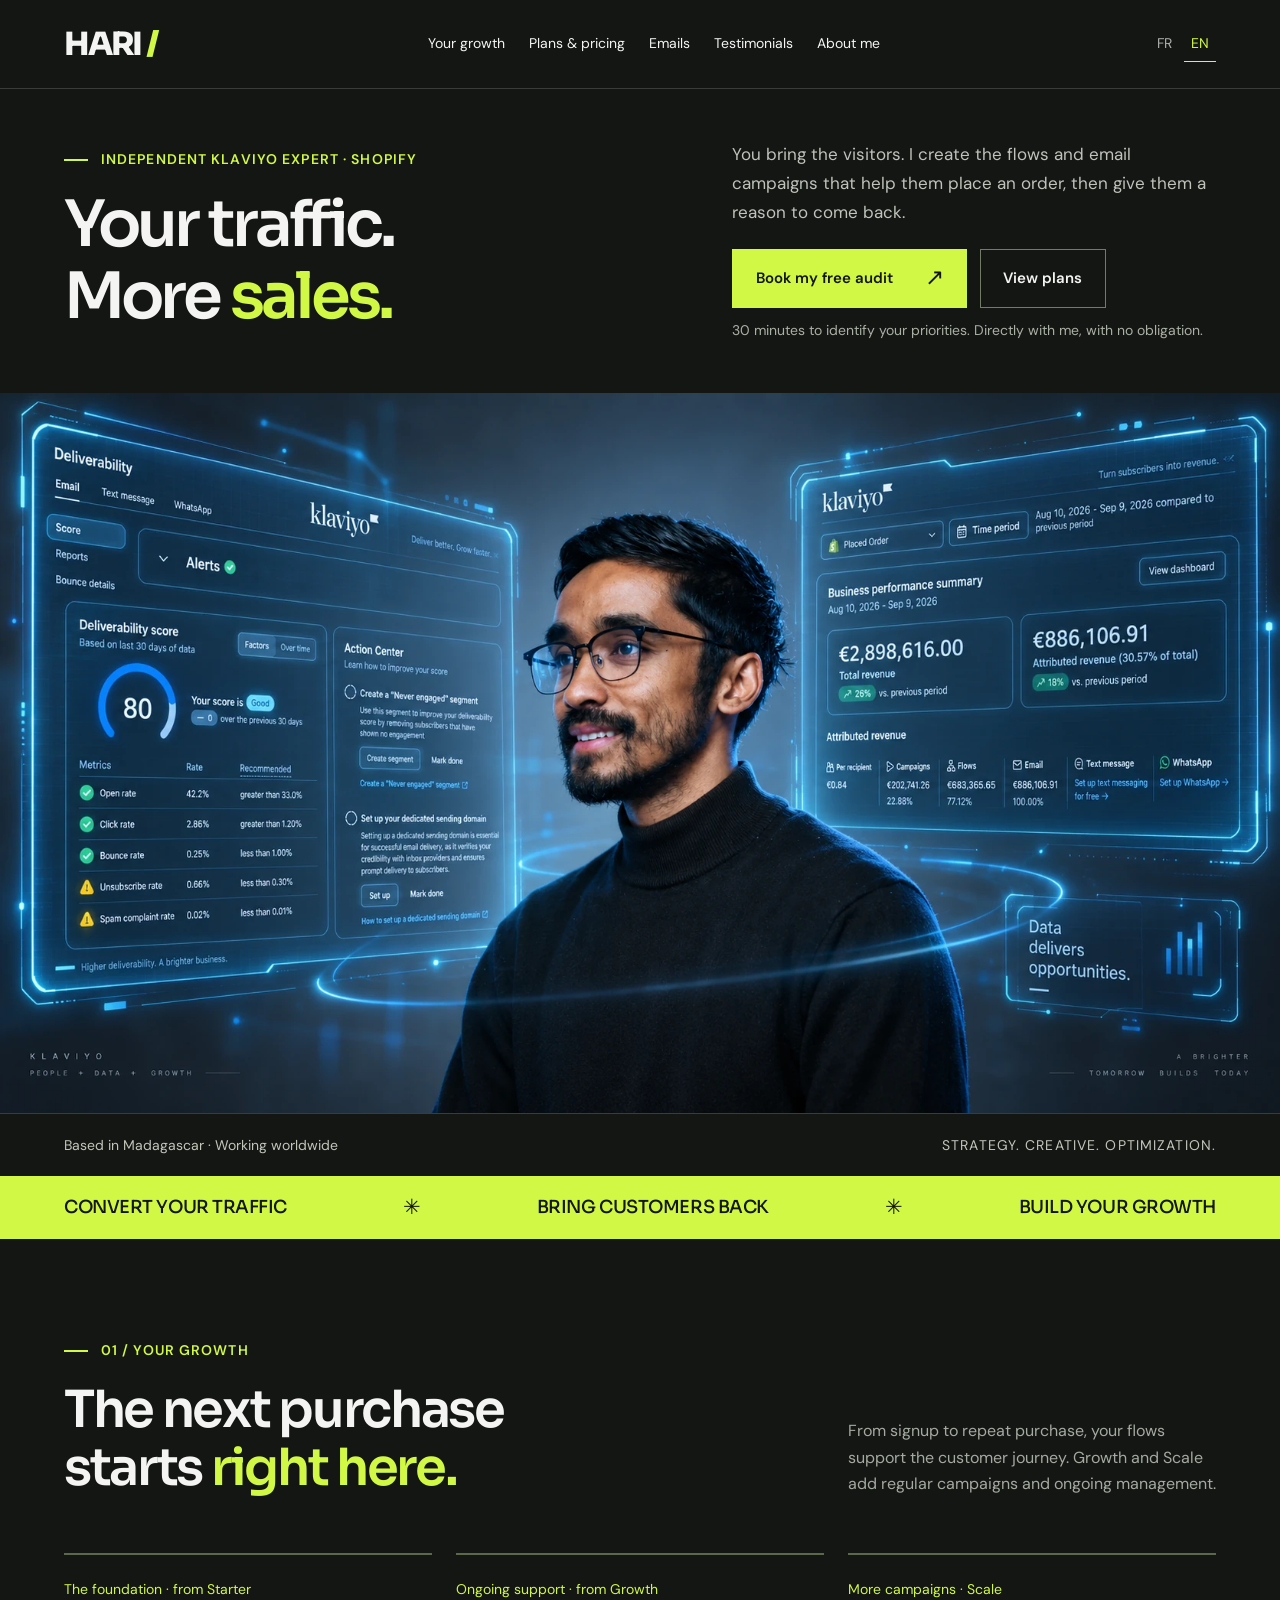
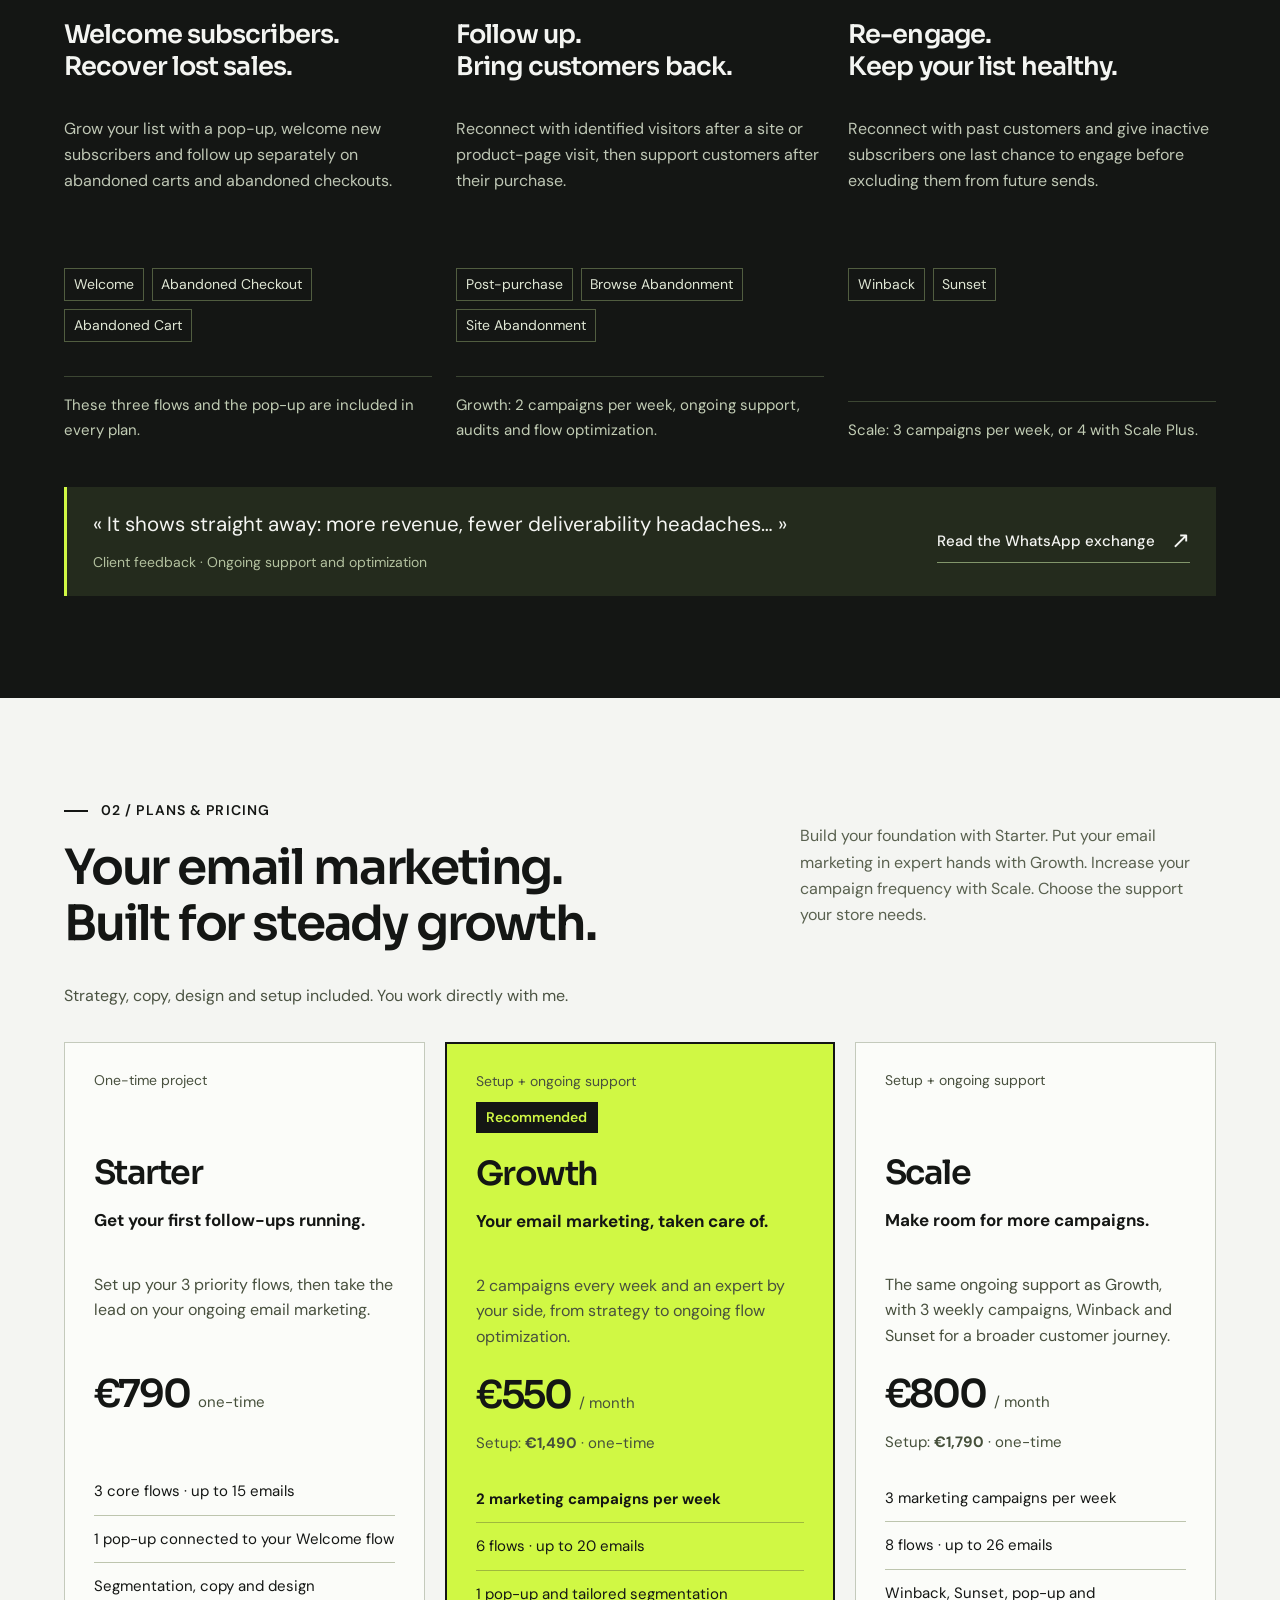
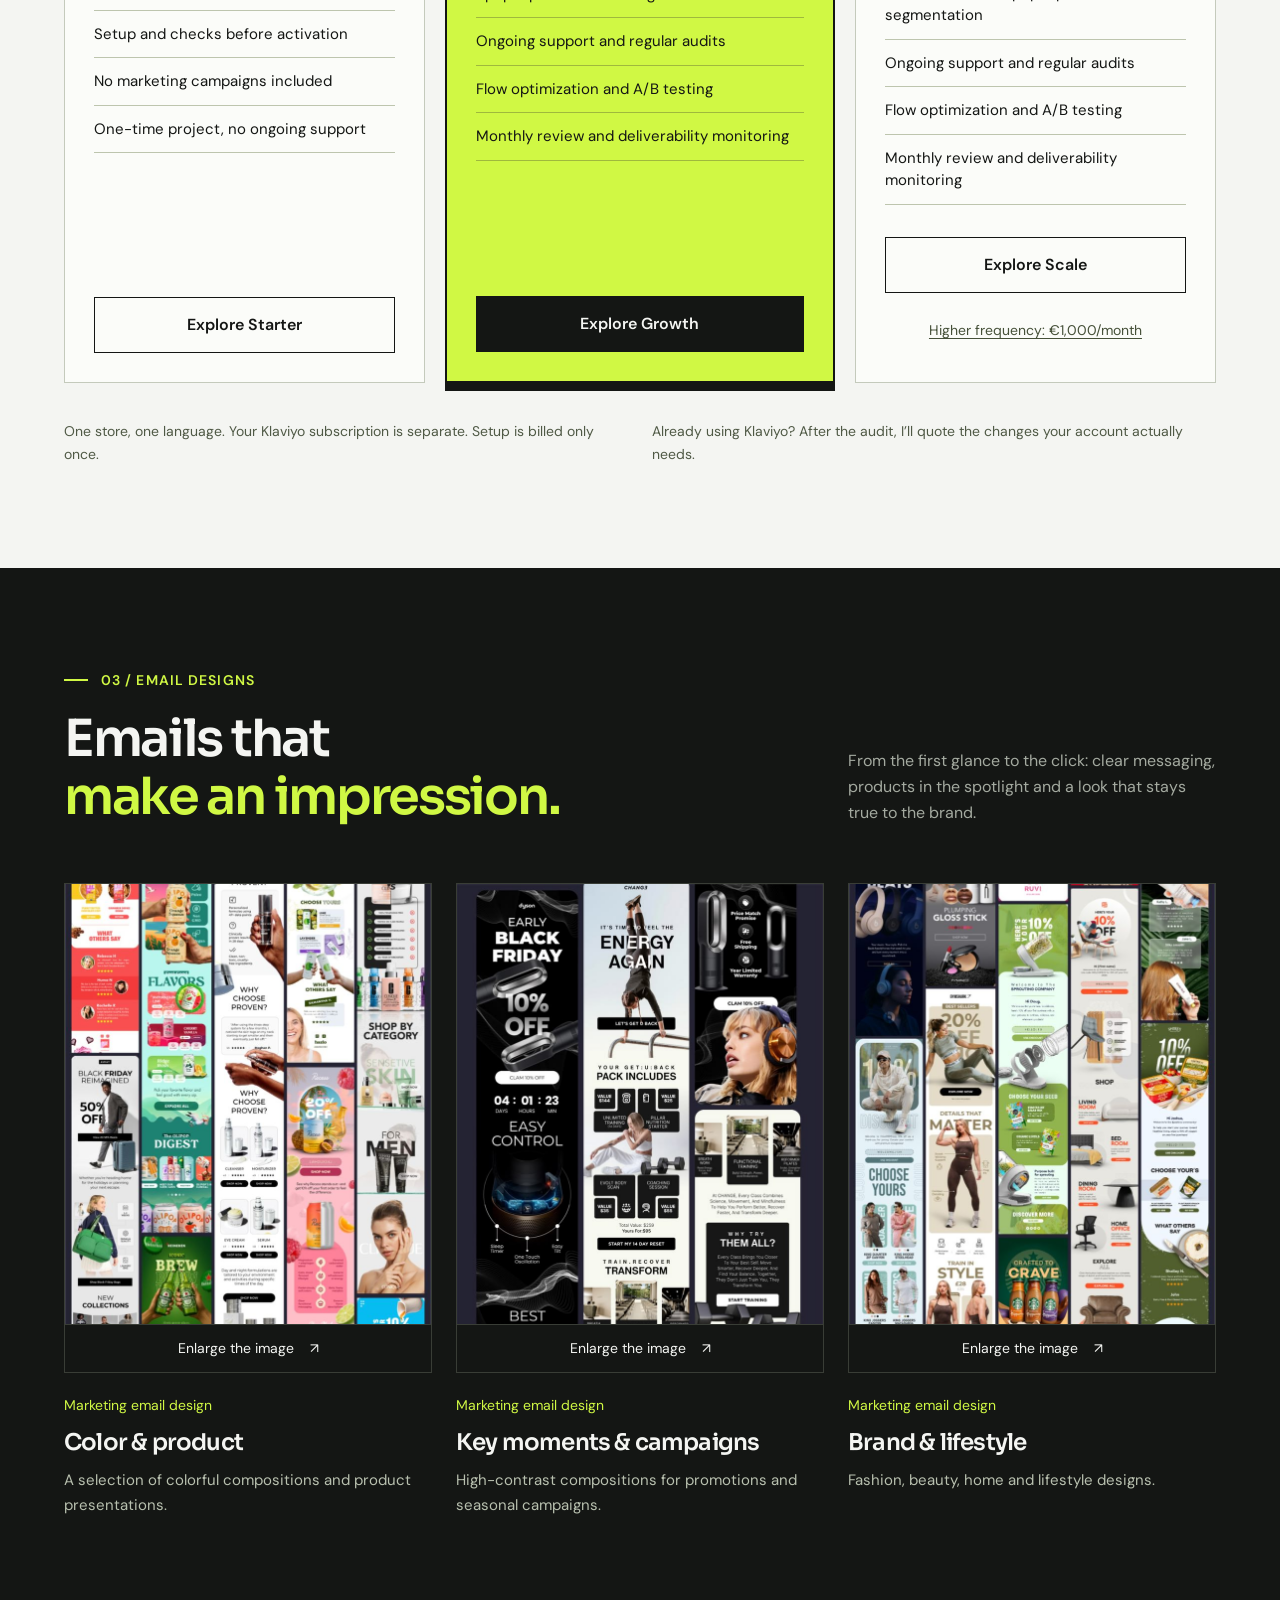
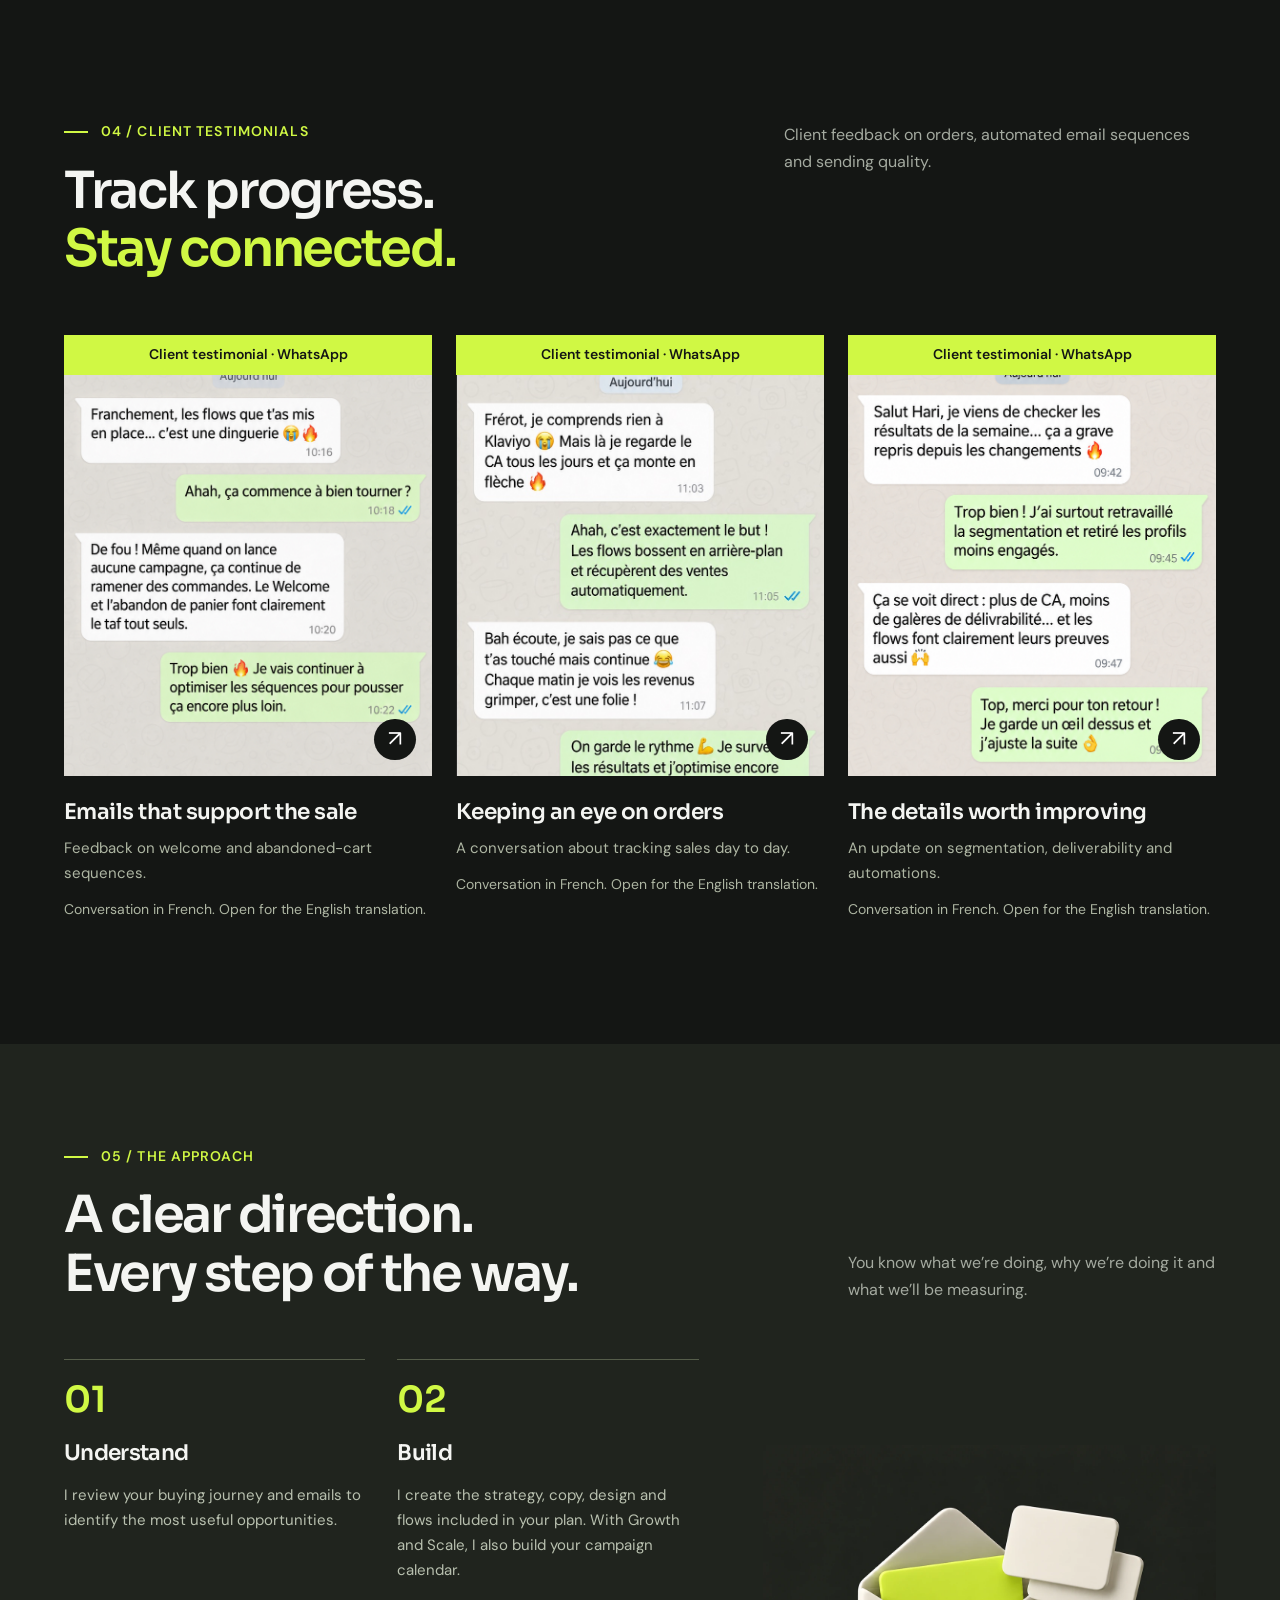
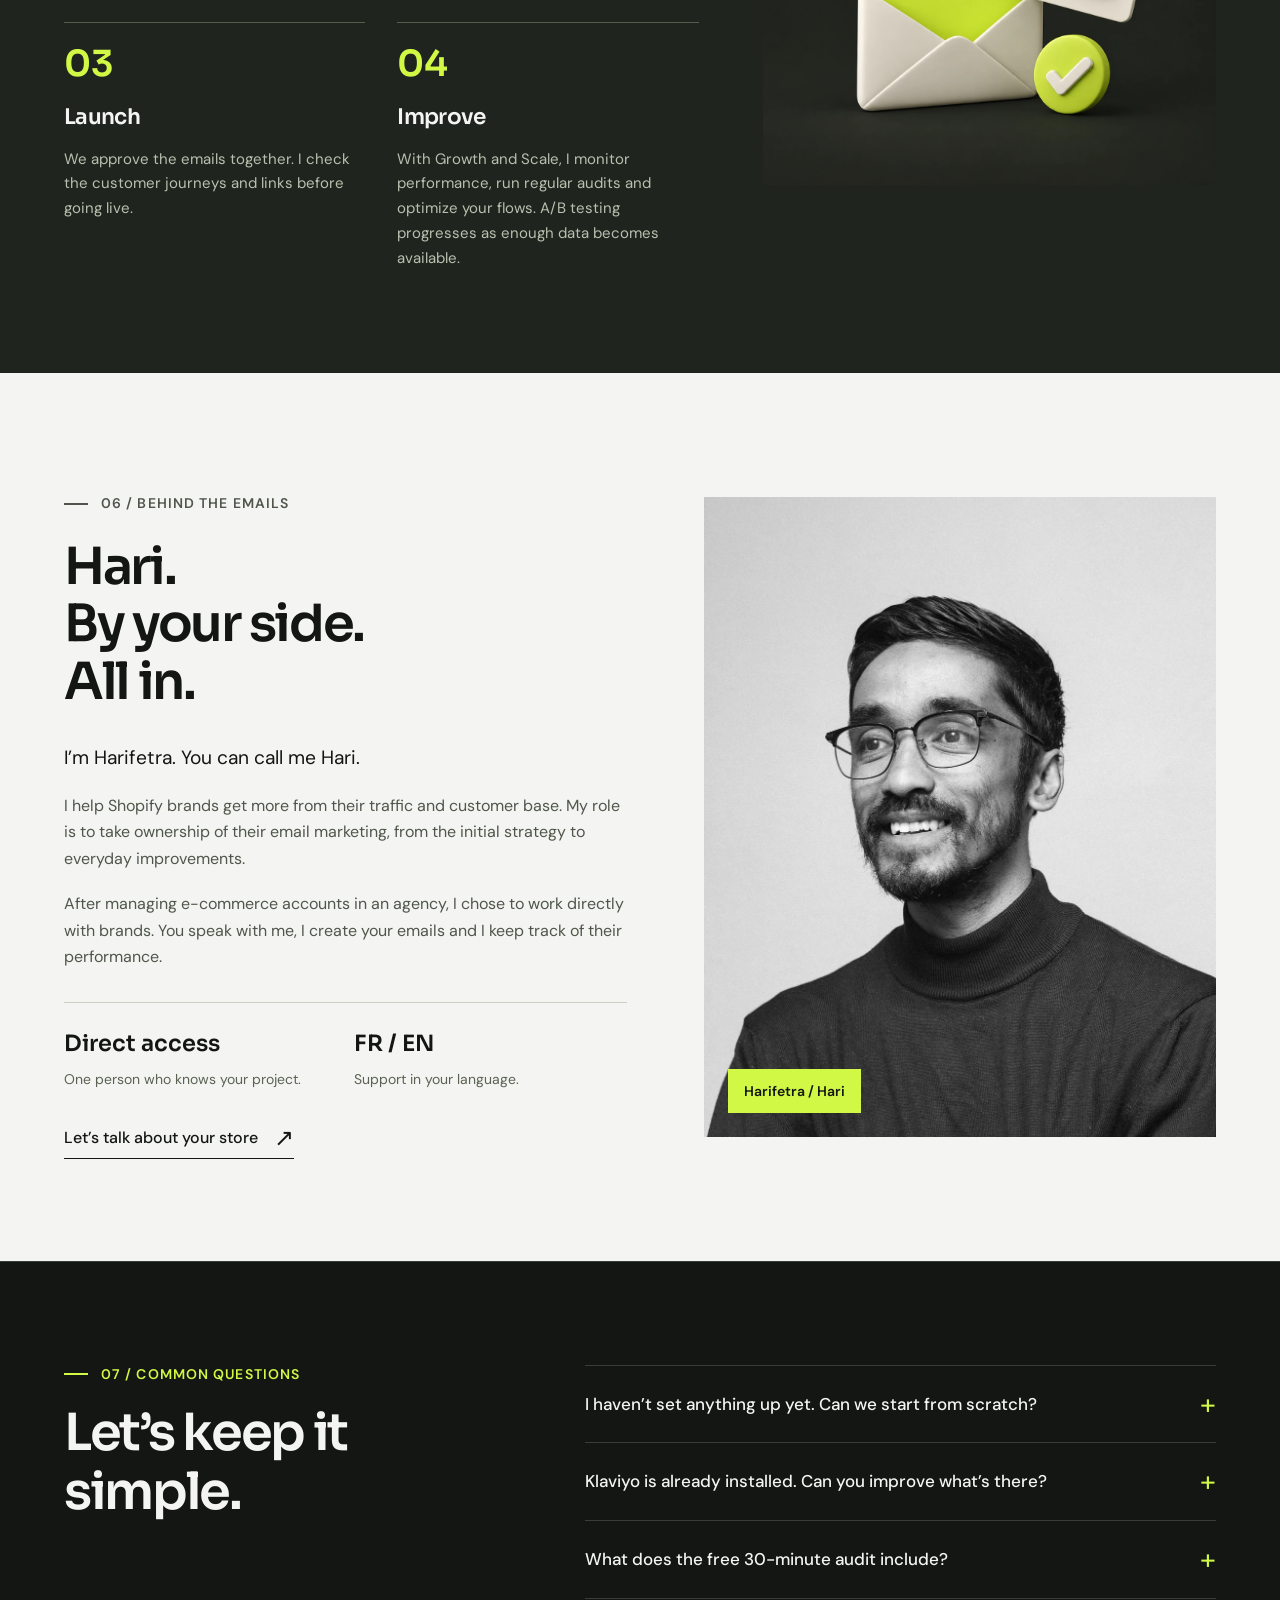
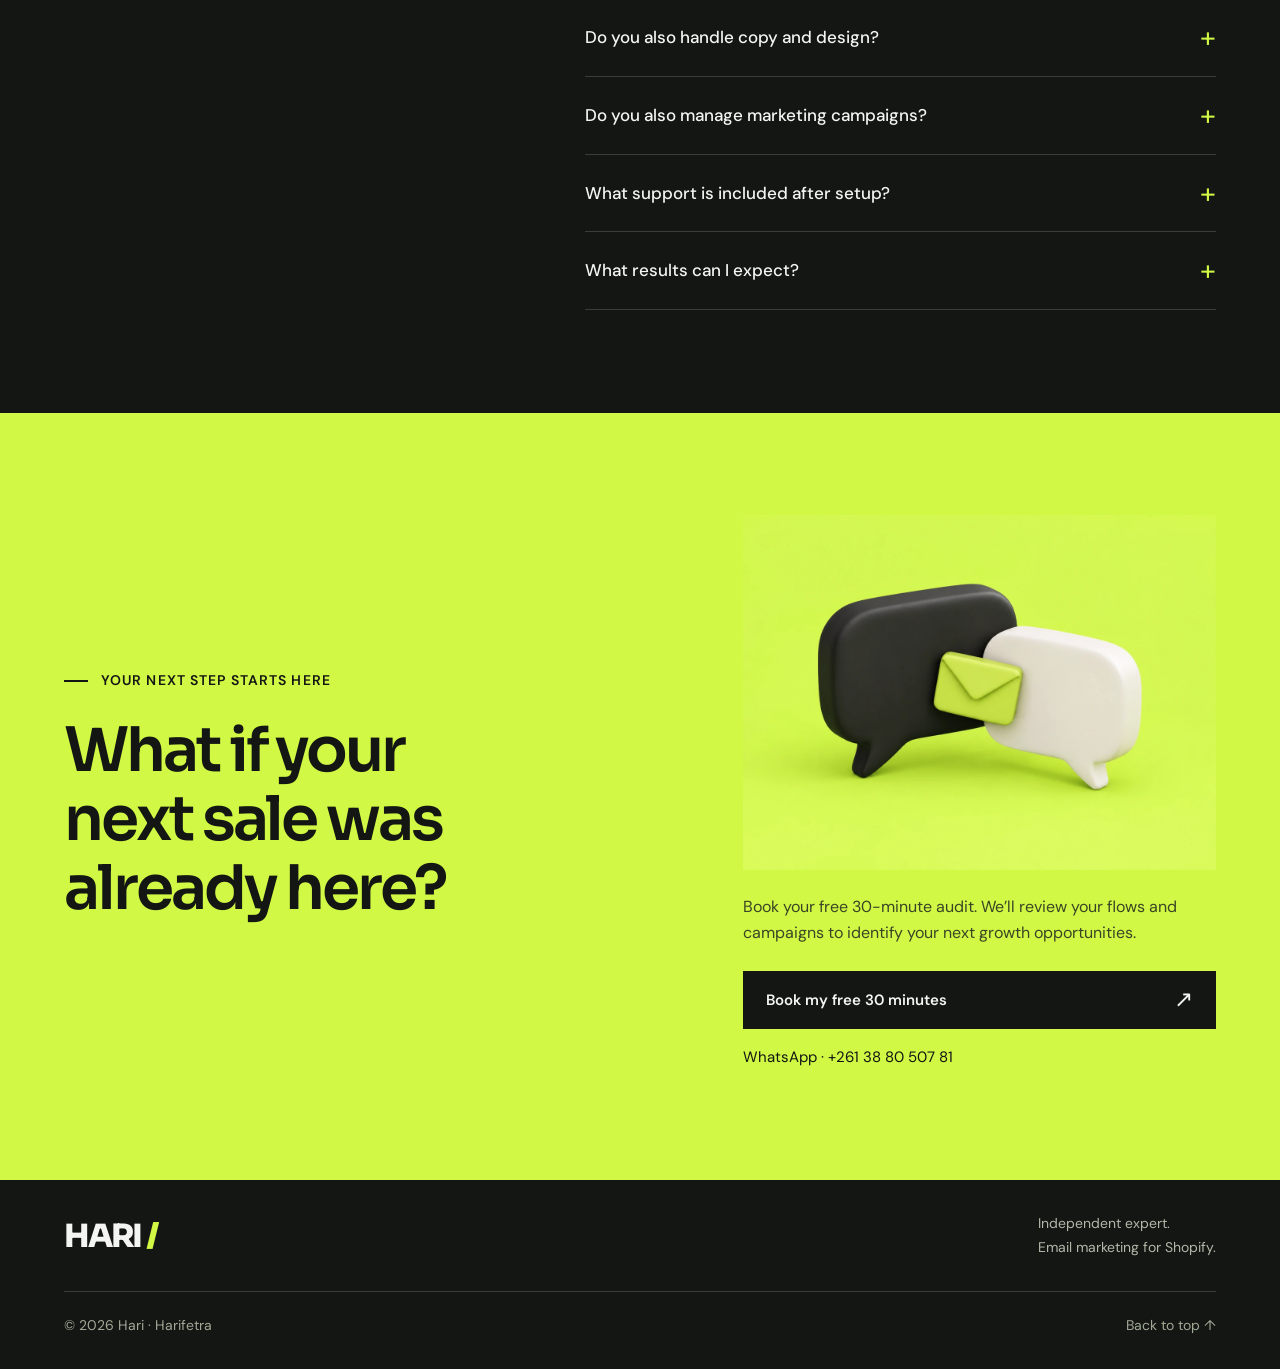
==== commit 1d3b9044: "Fix EN page paths for harishift.com" ====
--- a/en/index.html
+++ b/en/index.html
@@ -2,15 +2,15 @@
 <html lang="en">
 <head><meta charset="utf-8"><meta name="viewport" content="width=device-width,initial-scale=1"><meta name="theme-color" content="#141614">
 <title>Hari — Turn more of your traffic into sales</title><meta name="description" content="Your traffic deserves to convert. Hari is an independent Klaviyo expert helping Shopify brands with email marketing, retention and ongoing optimization.">
-<link rel="canonical" href="https://rasoanaivo-prog.github.io/Expert-Klaviyo/en/"><link rel="alternate" hreflang="fr" href="https://rasoanaivo-prog.github.io/Expert-Klaviyo/"><link rel="alternate" hreflang="en" href="https://rasoanaivo-prog.github.io/Expert-Klaviyo/en/"><link rel="alternate" hreflang="x-default" href="https://rasoanaivo-prog.github.io/Expert-Klaviyo/">
-<meta property="og:title" content="Hari — Turn more of your traffic into sales"><meta property="og:description" content="Your traffic deserves to convert. Hari is an independent Klaviyo expert helping Shopify brands with email marketing, retention and ongoing optimization."><meta property="og:type" content="website"><meta property="og:url" content="https://rasoanaivo-prog.github.io/Expert-Klaviyo/en/"><meta property="og:locale" content="en_US">
-<link rel="icon" href="/Expert-Klaviyo/assets/favicon.svg" type="image/svg+xml"><link rel="stylesheet" href="/Expert-Klaviyo/assets/style.css?v=40b8de5b4f"><link rel="stylesheet" href="/Expert-Klaviyo/assets/media.css?v=40b8de5b4f"><link rel="stylesheet" href="/Expert-Klaviyo/assets/refresh.css?v=40b8de5b4f"><link rel="stylesheet" href="/Expert-Klaviyo/assets/offers.css?v=1e666e2a13"><link rel="preload" as="image" href="/Expert-Klaviyo/assets/hari-banner.webp"><script src="/Expert-Klaviyo/assets/app.js?v=40b8de5b4f" defer></script><script src="/Expert-Klaviyo/assets/offers.js?v=1e666e2a13" defer></script></head>
+<link rel="canonical" href="https://harishift.com/en/"><link rel="alternate" hreflang="fr" href="https://harishift.com/"><link rel="alternate" hreflang="en" href="https://harishift.com/en/"><link rel="alternate" hreflang="x-default" href="https://harishift.com/">
+<meta property="og:title" content="Hari — Turn more of your traffic into sales"><meta property="og:description" content="Your traffic deserves to convert. Hari is an independent Klaviyo expert helping Shopify brands with email marketing, retention and ongoing optimization."><meta property="og:type" content="website"><meta property="og:url" content="https://harishift.com/en/"><meta property="og:locale" content="en_US">
+<link rel="icon" href="/assets/favicon.svg" type="image/svg+xml"><link rel="stylesheet" href="/assets/style.css?v=40b8de5b4f"><link rel="stylesheet" href="/assets/media.css?v=40b8de5b4f"><link rel="stylesheet" href="/assets/refresh.css?v=40b8de5b4f"><link rel="stylesheet" href="/assets/offers.css?v=1e666e2a13"><link rel="preload" as="image" href="/assets/hari-banner.webp"><script src="/assets/app.js?v=40b8de5b4f" defer></script><script src="/assets/offers.js?v=1e666e2a13" defer></script></head>
 <body id="top"><a class="skip" href="#main">Skip to content</a>
-<header class="header"><div class="nav-inner wrap"><a class="brand" href="/Expert-Klaviyo/en/" aria-label="Hari home">HARI<span> /</span></a><nav class="desktop-nav" aria-label="Main navigation"><a href="#growth">Your growth</a><a href="#offers">Plans &amp; pricing</a><a href="#designs">Emails</a><a href="#examples">Testimonials</a><a href="#about">About me</a></nav><div class="nav-tools"><nav class="languages" aria-label="Language"><a href="/Expert-Klaviyo/" data-language="fr" lang="fr" hreflang="fr" aria-label="Français">FR</a><a href="/Expert-Klaviyo/en/" data-language="en" lang="en" hreflang="en" aria-label="English" aria-current="page">EN</a></nav><a class="button" href="https://wa.me/261388050781?text=Hi%20Hari%2C%20I%20would%20like%20to%20book%20a%20free%2030-minute%20Klaviyo%20audit.%20Here%20is%20my%20store%20link%3A%20" target="_blank" rel="noopener noreferrer">Free audit · 30 min<span class="arrow" aria-hidden="true">↗</span></a><button class="menu-toggle" aria-label="Open or close the menu" aria-expanded="false" aria-controls="mobile-nav">Menu <span aria-hidden="true">☰</span></button></div></div><nav class="mobile-nav" id="mobile-nav" hidden aria-label="Mobile navigation"><a href="#growth">Your growth</a><a href="#offers">Plans &amp; pricing</a><a href="#designs">Emails</a><a href="#examples">Testimonials</a><a href="#about">About me</a><a href="#contact">Free audit · 30 min</a></nav></header>
+<header class="header"><div class="nav-inner wrap"><a class="brand" href="/en/" aria-label="Hari home">HARI<span> /</span></a><nav class="desktop-nav" aria-label="Main navigation"><a href="#growth">Your growth</a><a href="#offers">Plans &amp; pricing</a><a href="#designs">Emails</a><a href="#examples">Testimonials</a><a href="#about">About me</a></nav><div class="nav-tools"><nav class="languages" aria-label="Language"><a href="/" data-language="fr" lang="fr" hreflang="fr" aria-label="Français">FR</a><a href="/en/" data-language="en" lang="en" hreflang="en" aria-label="English" aria-current="page">EN</a></nav><a class="button" href="https://wa.me/261388050781?text=Hi%20Hari%2C%20I%20would%20like%20to%20book%20a%20free%2030-minute%20Klaviyo%20audit.%20Here%20is%20my%20store%20link%3A%20" target="_blank" rel="noopener noreferrer">Free audit · 30 min<span class="arrow" aria-hidden="true">↗</span></a><button class="menu-toggle" aria-label="Open or close the menu" aria-expanded="false" aria-controls="mobile-nav">Menu <span aria-hidden="true">☰</span></button></div></div><nav class="mobile-nav" id="mobile-nav" hidden aria-label="Mobile navigation"><a href="#growth">Your growth</a><a href="#offers">Plans &amp; pricing</a><a href="#designs">Emails</a><a href="#examples">Testimonials</a><a href="#about">About me</a><a href="#contact">Free audit · 30 min</a></nav></header>
 <main id="main">
-<section class="hero"><div class="hero-lead wrap"><div><p class="eyebrow lime">Independent Klaviyo expert · Shopify</p><h1><span>Your traffic.</span><span>More <em>sales.</em></span></h1></div><div class="hero-summary"><p class="hero-description">You bring the visitors. I create the flows and email campaigns that help them place an order, then give them a reason to come back.</p><div class="hero-actions"><a class="button" href="https://wa.me/261388050781?text=Hi%20Hari%2C%20I%20would%20like%20to%20book%20a%20free%2030-minute%20Klaviyo%20audit.%20Here%20is%20my%20store%20link%3A%20" target="_blank" rel="noopener noreferrer">Book my free audit<span class="arrow" aria-hidden="true">↗</span></a><a class="button button-outline" href="#offers">View plans</a></div><p class="hero-note">30 minutes to identify your priorities. Directly with me, with no obligation.</p></div></div><figure class="hero-banner"><img src="/Expert-Klaviyo/assets/hari-banner.webp" width="1672" height="941" alt="Hari surrounded by blue holographic Klaviyo dashboards" fetchpriority="high"></figure><div class="hero-bottom wrap"><span>Based in Madagascar · Working worldwide</span><span>Strategy. Creative. Optimization.</span></div></section>
+<section class="hero"><div class="hero-lead wrap"><div><p class="eyebrow lime">Independent Klaviyo expert · Shopify</p><h1><span>Your traffic.</span><span>More <em>sales.</em></span></h1></div><div class="hero-summary"><p class="hero-description">You bring the visitors. I create the flows and email campaigns that help them place an order, then give them a reason to come back.</p><div class="hero-actions"><a class="button" href="https://wa.me/261388050781?text=Hi%20Hari%2C%20I%20would%20like%20to%20book%20a%20free%2030-minute%20Klaviyo%20audit.%20Here%20is%20my%20store%20link%3A%20" target="_blank" rel="noopener noreferrer">Book my free audit<span class="arrow" aria-hidden="true">↗</span></a><a class="button button-outline" href="#offers">View plans</a></div><p class="hero-note">30 minutes to identify your priorities. Directly with me, with no obligation.</p></div></div><figure class="hero-banner"><img src="/assets/hari-banner.webp" width="1672" height="941" alt="Hari surrounded by blue holographic Klaviyo dashboards" fetchpriority="high"></figure><div class="hero-bottom wrap"><span>Based in Madagascar · Working worldwide</span><span>Strategy. Creative. Optimization.</span></div></section>
 <div class="band"><span>Convert your traffic</span><i aria-hidden="true">✳</i><span>Bring customers back</span><i aria-hidden="true">✳</i><span>Build your growth</span></div>
-<section class="impact section wrap" id="growth"><div class="section-head reveal"><div><p class="eyebrow lime">01 / Your growth</p><h2>The next purchase<br>starts <span class="lime">right here.</span></h2></div><p>From signup to repeat purchase, your flows support the customer journey. Growth and Scale add regular campaigns and ongoing management.</p></div><div class="growth-services"><article class="growth-service reveal"><p class="growth-service-label">The foundation · from Starter</p><h3>Welcome subscribers.<br>Recover lost sales.</h3><p class="growth-service-description">Grow your list with a pop-up, welcome new subscribers and follow up separately on abandoned carts and abandoned checkouts.</p><ul class="growth-flow-tags"><li>Welcome</li><li>Abandoned Checkout</li><li>Abandoned Cart</li></ul><p class="growth-service-scope">These three flows and the pop-up are included in every plan.</p></article><article class="growth-service reveal"><p class="growth-service-label">Ongoing support · from Growth</p><h3>Follow up.<br>Bring customers back.</h3><p class="growth-service-description">Reconnect with identified visitors after a site or product-page visit, then support customers after their purchase.</p><ul class="growth-flow-tags"><li>Post-purchase</li><li>Browse Abandonment</li><li>Site Abandonment</li></ul><p class="growth-service-scope">Growth: 2 campaigns per week, ongoing support, audits and flow optimization.</p></article><article class="growth-service reveal"><p class="growth-service-label">More campaigns · Scale</p><h3>Re-engage.<br>Keep your list healthy.</h3><p class="growth-service-description">Reconnect with past customers and give inactive subscribers one last chance to engage before excluding them from future sends.</p><ul class="growth-flow-tags"><li>Winback</li><li>Sunset</li></ul><p class="growth-service-scope">Scale: 3 campaigns per week, or 4 with Scale Plus.</p></article></div><figure class="growth-proof"><div><blockquote>« It shows straight away: more revenue, fewer deliverability headaches… »</blockquote><figcaption>Client feedback · Ongoing support and optimization</figcaption></div><button class="text-link" type="button" data-proof="/Expert-Klaviyo/assets/example-1.jpg" data-proof-alt="The details worth improving" data-transcript="#transcript-2">Read the WhatsApp exchange<span class="arrow" aria-hidden="true">↗</span></button></figure></section>
+<section class="impact section wrap" id="growth"><div class="section-head reveal"><div><p class="eyebrow lime">01 / Your growth</p><h2>The next purchase<br>starts <span class="lime">right here.</span></h2></div><p>From signup to repeat purchase, your flows support the customer journey. Growth and Scale add regular campaigns and ongoing management.</p></div><div class="growth-services"><article class="growth-service reveal"><p class="growth-service-label">The foundation · from Starter</p><h3>Welcome subscribers.<br>Recover lost sales.</h3><p class="growth-service-description">Grow your list with a pop-up, welcome new subscribers and follow up separately on abandoned carts and abandoned checkouts.</p><ul class="growth-flow-tags"><li>Welcome</li><li>Abandoned Checkout</li><li>Abandoned Cart</li></ul><p class="growth-service-scope">These three flows and the pop-up are included in every plan.</p></article><article class="growth-service reveal"><p class="growth-service-label">Ongoing support · from Growth</p><h3>Follow up.<br>Bring customers back.</h3><p class="growth-service-description">Reconnect with identified visitors after a site or product-page visit, then support customers after their purchase.</p><ul class="growth-flow-tags"><li>Post-purchase</li><li>Browse Abandonment</li><li>Site Abandonment</li></ul><p class="growth-service-scope">Growth: 2 campaigns per week, ongoing support, audits and flow optimization.</p></article><article class="growth-service reveal"><p class="growth-service-label">More campaigns · Scale</p><h3>Re-engage.<br>Keep your list healthy.</h3><p class="growth-service-description">Reconnect with past customers and give inactive subscribers one last chance to engage before excluding them from future sends.</p><ul class="growth-flow-tags"><li>Winback</li><li>Sunset</li></ul><p class="growth-service-scope">Scale: 3 campaigns per week, or 4 with Scale Plus.</p></article></div><figure class="growth-proof"><div><blockquote>« It shows straight away: more revenue, fewer deliverability headaches… »</blockquote><figcaption>Client feedback · Ongoing support and optimization</figcaption></div><button class="text-link" type="button" data-proof="/assets/example-1.jpg" data-proof-alt="The details worth improving" data-transcript="#transcript-2">Read the WhatsApp exchange<span class="arrow" aria-hidden="true">↗</span></button></figure></section>
 <section class="offers offers-v2 section" id="offers"><div class="wrap">
 <div class="section-head"><div><p class="eyebrow">02 / Plans &amp; pricing</p><h2>Your email marketing.<br>Built for steady growth.</h2></div><p>Build your foundation with Starter. Put your email marketing in expert hands with Growth. Increase your campaign frequency with Scale. Choose the support your store needs.</p></div>
 <p class="plans-common">Strategy, copy, design and setup included. You work directly with me.</p>
@@ -70,12 +70,12 @@
 <section class="plan-detail-section"><h3>A clear scope</h3><ul class=""><li>One store and one language: English or French</li><li>Two consolidated rounds of revisions per deliverable</li><li>Setup: 50% upfront and 50% on delivery</li><li>Your Klaviyo subscription is paid separately</li></ul><p>Monthly billing starts when campaign management begins. Additional flows, extra languages and major sales events such as Black Friday are quoted separately.</p></section>
 <div class="plan-next"><h3>Let’s start with your store.</h3><p>Send me your store link on WhatsApp. We’ll check whether this plan fits your priorities.</p><a class="plan-button plan-button-primary" href="https://wa.me/261388050781?text=Hi%20Hari%2C%20I%E2%80%99m%20interested%20in%20Scale%20Plus%20and%20would%20like%20to%20discuss%20the%20plan.%20Here%20is%20my%20store%20link%3A%20" target="_blank" rel="noopener noreferrer">Let’s talk about Scale Plus</a><a class="plan-audit-link" href="https://wa.me/261388050781?text=Hi%20Hari%2C%20I%20would%20like%20a%20free%2030-minute%20audit%20to%20see%20whether%20Scale%20Plus%20is%20right%20for%20my%20store.%20Here%20is%20my%20store%20link%3A%20" target="_blank" rel="noopener noreferrer">Request a free 30-minute audit</a></div>
 </div></dialog></section>
-<section class="designs section wrap" id="designs"><div class="section-head reveal"><div><p class="eyebrow lime">03 / Email designs</p><h2>Emails that<br><span class="lime">make an impression.</span></h2></div><p>From the first glance to the click: clear messaging, products in the spotlight and a look that stays true to the brand.</p></div><div class="design-grid"><figure class="design-card reveal"><button class="media-image" data-proof="/Expert-Klaviyo/assets/design-cpg.jpeg" data-transcript="#media-design-0" data-modal-label="Marketing email design" data-view="design" aria-label="Enlarge the image — Color &amp; product"><img src="/Expert-Klaviyo/assets/design-cpg.jpeg" alt="Marketing email design — Color &amp; product" width="736" height="1472" loading="lazy"><span class="media-zoom">Enlarge the image <span aria-hidden="true">↗</span></span></button><figcaption><span>Marketing email design</span><h3>Color &amp; product</h3><p>A selection of colorful compositions and product presentations.</p></figcaption></figure><figure class="design-card reveal"><button class="media-image" data-proof="/Expert-Klaviyo/assets/design-campaigns.jpeg" data-transcript="#media-design-1" data-modal-label="Marketing email design" data-view="design" aria-label="Enlarge the image — Key moments &amp; campaigns"><img src="/Expert-Klaviyo/assets/design-campaigns.jpeg" alt="Marketing email design — Key moments &amp; campaigns" width="736" height="1173" loading="lazy"><span class="media-zoom">Enlarge the image <span aria-hidden="true">↗</span></span></button><figcaption><span>Marketing email design</span><h3>Key moments &amp; campaigns</h3><p>High-contrast compositions for promotions and seasonal campaigns.</p></figcaption></figure><figure class="design-card reveal"><button class="media-image" data-proof="/Expert-Klaviyo/assets/design-lifestyle.jpeg" data-transcript="#media-design-2" data-modal-label="Marketing email design" data-view="design" aria-label="Enlarge the image — Brand &amp; lifestyle"><img src="/Expert-Klaviyo/assets/design-lifestyle.jpeg" alt="Marketing email design — Brand &amp; lifestyle" width="736" height="1472" loading="lazy"><span class="media-zoom">Enlarge the image <span aria-hidden="true">↗</span></span></button><figcaption><span>Marketing email design</span><h3>Brand &amp; lifestyle</h3><p>Fashion, beauty, home and lifestyle designs.</p></figcaption></figure></div></section>
-<section class="examples section wrap" id="examples"><div class="section-head reveal"><div><p class="eyebrow lime">04 / Client testimonials</p><h2>Track progress.<br><span class="lime">Stay connected.</span></h2></div><p>Client feedback on orders, automated email sequences and sending quality.</p></div><div class="example-grid"><figure class="example-card reveal"><button class="example-image" data-proof="/Expert-Klaviyo/assets/example-2.jpg" data-transcript="#transcript-0" aria-label="Enlarge the testimonial: Emails that support the sale"><img src="/Expert-Klaviyo/assets/example-2.jpg" alt="Client testimonial · WhatsApp — Emails that support the sale" width="774" height="1200" loading="lazy"><span class="demo-label">Client testimonial · WhatsApp</span><span class="zoom-label" aria-hidden="true">↗</span></button><figcaption><strong>Emails that support the sale</strong><p>Feedback on welcome and abandoned-cart sequences.</p><span class="example-source">Conversation in French. Open for the English translation.</span></figcaption></figure><figure class="example-card reveal"><button class="example-image" data-proof="/Expert-Klaviyo/assets/example-3.jpg" data-transcript="#transcript-1" aria-label="Enlarge the testimonial: Keeping an eye on orders"><img src="/Expert-Klaviyo/assets/example-3.jpg" alt="Client testimonial · WhatsApp — Keeping an eye on orders" width="774" height="1200" loading="lazy"><span class="demo-label">Client testimonial · WhatsApp</span><span class="zoom-label" aria-hidden="true">↗</span></button><figcaption><strong>Keeping an eye on orders</strong><p>A conversation about tracking sales day to day.</p><span class="example-source">Conversation in French. Open for the English translation.</span></figcaption></figure><figure class="example-card reveal"><button class="example-image" data-proof="/Expert-Klaviyo/assets/example-1.jpg" data-transcript="#transcript-2" aria-label="Enlarge the testimonial: The details worth improving"><img src="/Expert-Klaviyo/assets/example-1.jpg" alt="Client testimonial · WhatsApp — The details worth improving" width="774" height="1200" loading="lazy"><span class="demo-label">Client testimonial · WhatsApp</span><span class="zoom-label" aria-hidden="true">↗</span></button><figcaption><strong>The details worth improving</strong><p>An update on segmentation, deliverability and automations.</p><span class="example-source">Conversation in French. Open for the English translation.</span></figcaption></figure></div></section>
-<section class="method section" id="approach"><div class="wrap"><div class="section-head reveal"><div><p class="eyebrow lime">05 / The approach</p><h2>A clear direction.<br>Every step of the way.</h2></div><p>You know what we’re doing, why we’re doing it and what we’ll be measuring.</p></div><div class="method-layout"><div class="method-grid"><article class="step reveal"><span class="step-index">01</span><h3>Understand</h3><p>I review your buying journey and emails to identify the most useful opportunities.</p></article><article class="step reveal"><span class="step-index">02</span><h3>Build</h3><p>I create the strategy, copy, design and flows included in your plan. With Growth and Scale, I also build your campaign calendar.</p></article><article class="step reveal"><span class="step-index">03</span><h3>Launch</h3><p>We approve the emails together. I check the customer journeys and links before going live.</p></article><article class="step reveal"><span class="step-index">04</span><h3>Improve</h3><p>With Growth and Scale, I monitor performance, run regular audits and optimize your flows. A/B testing progresses as enough data becomes available.</p></article></div><figure class="method-illustration reveal"><img src="/Expert-Klaviyo/assets/email-method-illustration.webp" width="1200" height="900" alt="Illustration of an envelope and organised messages for email strategy" loading="lazy"></figure></div></div></section>
-<section class="about section" id="about"><div class="about-grid wrap"><figure class="about-photo reveal"><img src="/Expert-Klaviyo/assets/hari-about.webp" width="1368" height="1824" alt="Professional portrait of Hari" loading="lazy"><figcaption class="photo-tag">Harifetra / Hari</figcaption></figure><div class="about-copy reveal"><p class="eyebrow">06 / Behind the emails</p><h2>Hari.<br>By your side.<br>All in.</h2><p class="lead">I’m Harifetra. You can call me Hari.</p><p>I help Shopify brands get more from their traffic and customer base. My role is to take ownership of their email marketing, from the initial strategy to everyday improvements.</p><p>After managing e-commerce accounts in an agency, I chose to work directly with brands. You speak with me, I create your emails and I keep track of their performance.</p><div class="facts"><div><strong>Direct access</strong><span>One person who knows your project.</span></div><div><strong>FR / EN</strong><span>Support in your language.</span></div></div><a class="text-link" href="https://wa.me/261388050781?text=Hi%20Hari%2C%20I%20would%20like%20to%20book%20a%20free%2030-minute%20Klaviyo%20audit.%20Here%20is%20my%20store%20link%3A%20" target="_blank" rel="noopener noreferrer">Let’s talk about your store<span class="arrow" aria-hidden="true">↗</span></a></div></div></section>
+<section class="designs section wrap" id="designs"><div class="section-head reveal"><div><p class="eyebrow lime">03 / Email designs</p><h2>Emails that<br><span class="lime">make an impression.</span></h2></div><p>From the first glance to the click: clear messaging, products in the spotlight and a look that stays true to the brand.</p></div><div class="design-grid"><figure class="design-card reveal"><button class="media-image" data-proof="/assets/design-cpg.jpeg" data-transcript="#media-design-0" data-modal-label="Marketing email design" data-view="design" aria-label="Enlarge the image — Color &amp; product"><img src="/assets/design-cpg.jpeg" alt="Marketing email design — Color &amp; product" width="736" height="1472" loading="lazy"><span class="media-zoom">Enlarge the image <span aria-hidden="true">↗</span></span></button><figcaption><span>Marketing email design</span><h3>Color &amp; product</h3><p>A selection of colorful compositions and product presentations.</p></figcaption></figure><figure class="design-card reveal"><button class="media-image" data-proof="/assets/design-campaigns.jpeg" data-transcript="#media-design-1" data-modal-label="Marketing email design" data-view="design" aria-label="Enlarge the image — Key moments &amp; campaigns"><img src="/assets/design-campaigns.jpeg" alt="Marketing email design — Key moments &amp; campaigns" width="736" height="1173" loading="lazy"><span class="media-zoom">Enlarge the image <span aria-hidden="true">↗</span></span></button><figcaption><span>Marketing email design</span><h3>Key moments &amp; campaigns</h3><p>High-contrast compositions for promotions and seasonal campaigns.</p></figcaption></figure><figure class="design-card reveal"><button class="media-image" data-proof="/assets/design-lifestyle.jpeg" data-transcript="#media-design-2" data-modal-label="Marketing email design" data-view="design" aria-label="Enlarge the image — Brand &amp; lifestyle"><img src="/assets/design-lifestyle.jpeg" alt="Marketing email design — Brand &amp; lifestyle" width="736" height="1472" loading="lazy"><span class="media-zoom">Enlarge the image <span aria-hidden="true">↗</span></span></button><figcaption><span>Marketing email design</span><h3>Brand &amp; lifestyle</h3><p>Fashion, beauty, home and lifestyle designs.</p></figcaption></figure></div></section>
+<section class="examples section wrap" id="examples"><div class="section-head reveal"><div><p class="eyebrow lime">04 / Client testimonials</p><h2>Track progress.<br><span class="lime">Stay connected.</span></h2></div><p>Client feedback on orders, automated email sequences and sending quality.</p></div><div class="example-grid"><figure class="example-card reveal"><button class="example-image" data-proof="/assets/example-2.jpg" data-transcript="#transcript-0" aria-label="Enlarge the testimonial: Emails that support the sale"><img src="/assets/example-2.jpg" alt="Client testimonial · WhatsApp — Emails that support the sale" width="774" height="1200" loading="lazy"><span class="demo-label">Client testimonial · WhatsApp</span><span class="zoom-label" aria-hidden="true">↗</span></button><figcaption><strong>Emails that support the sale</strong><p>Feedback on welcome and abandoned-cart sequences.</p><span class="example-source">Conversation in French. Open for the English translation.</span></figcaption></figure><figure class="example-card reveal"><button class="example-image" data-proof="/assets/example-3.jpg" data-transcript="#transcript-1" aria-label="Enlarge the testimonial: Keeping an eye on orders"><img src="/assets/example-3.jpg" alt="Client testimonial · WhatsApp — Keeping an eye on orders" width="774" height="1200" loading="lazy"><span class="demo-label">Client testimonial · WhatsApp</span><span class="zoom-label" aria-hidden="true">↗</span></button><figcaption><strong>Keeping an eye on orders</strong><p>A conversation about tracking sales day to day.</p><span class="example-source">Conversation in French. Open for the English translation.</span></figcaption></figure><figure class="example-card reveal"><button class="example-image" data-proof="/assets/example-1.jpg" data-transcript="#transcript-2" aria-label="Enlarge the testimonial: The details worth improving"><img src="/assets/example-1.jpg" alt="Client testimonial · WhatsApp — The details worth improving" width="774" height="1200" loading="lazy"><span class="demo-label">Client testimonial · WhatsApp</span><span class="zoom-label" aria-hidden="true">↗</span></button><figcaption><strong>The details worth improving</strong><p>An update on segmentation, deliverability and automations.</p><span class="example-source">Conversation in French. Open for the English translation.</span></figcaption></figure></div></section>
+<section class="method section" id="approach"><div class="wrap"><div class="section-head reveal"><div><p class="eyebrow lime">05 / The approach</p><h2>A clear direction.<br>Every step of the way.</h2></div><p>You know what we’re doing, why we’re doing it and what we’ll be measuring.</p></div><div class="method-layout"><div class="method-grid"><article class="step reveal"><span class="step-index">01</span><h3>Understand</h3><p>I review your buying journey and emails to identify the most useful opportunities.</p></article><article class="step reveal"><span class="step-index">02</span><h3>Build</h3><p>I create the strategy, copy, design and flows included in your plan. With Growth and Scale, I also build your campaign calendar.</p></article><article class="step reveal"><span class="step-index">03</span><h3>Launch</h3><p>We approve the emails together. I check the customer journeys and links before going live.</p></article><article class="step reveal"><span class="step-index">04</span><h3>Improve</h3><p>With Growth and Scale, I monitor performance, run regular audits and optimize your flows. A/B testing progresses as enough data becomes available.</p></article></div><figure class="method-illustration reveal"><img src="/assets/email-method-illustration.webp" width="1200" height="900" alt="Illustration of an envelope and organised messages for email strategy" loading="lazy"></figure></div></div></section>
+<section class="about section" id="about"><div class="about-grid wrap"><figure class="about-photo reveal"><img src="/assets/hari-about.webp" width="1368" height="1824" alt="Professional portrait of Hari" loading="lazy"><figcaption class="photo-tag">Harifetra / Hari</figcaption></figure><div class="about-copy reveal"><p class="eyebrow">06 / Behind the emails</p><h2>Hari.<br>By your side.<br>All in.</h2><p class="lead">I’m Harifetra. You can call me Hari.</p><p>I help Shopify brands get more from their traffic and customer base. My role is to take ownership of their email marketing, from the initial strategy to everyday improvements.</p><p>After managing e-commerce accounts in an agency, I chose to work directly with brands. You speak with me, I create your emails and I keep track of their performance.</p><div class="facts"><div><strong>Direct access</strong><span>One person who knows your project.</span></div><div><strong>FR / EN</strong><span>Support in your language.</span></div></div><a class="text-link" href="https://wa.me/261388050781?text=Hi%20Hari%2C%20I%20would%20like%20to%20book%20a%20free%2030-minute%20Klaviyo%20audit.%20Here%20is%20my%20store%20link%3A%20" target="_blank" rel="noopener noreferrer">Let’s talk about your store<span class="arrow" aria-hidden="true">↗</span></a></div></div></section>
 <section class="faq section wrap" id="faq"><div class="faq-grid"><div class="reveal"><p class="eyebrow lime">07 / Common questions</p><h2>Let’s keep it simple.</h2></div><div><details><summary>I haven’t set anything up yet. Can we start from scratch?</summary><p>Yes. We start with your store and your goals to work out the most useful first steps. I can set up Klaviyo and the emails that support your customer journey.</p></details><details><summary>Klaviyo is already installed. Can you improve what’s there?</summary><p>Yes. I begin by reviewing what exists, what works and what needs attention. We then prioritize improvements based on your situation.</p></details><details><summary>What does the free 30-minute audit include?</summary><p>We spend 30 minutes discussing your store, flows, campaigns and deliverability to identify priorities and practical next steps. The audit is free, with no obligation. Regular audits and optimization are then included in ongoing Growth or Scale support.</p></details><details><summary>Do you also handle copy and design?</summary><p>Yes. I work on strategy, copy, design and setup. Your proposal specifies the exact deliverables and the approvals needed.</p></details><details><summary>Do you also manage marketing campaigns?</summary><p>Yes. Growth includes 2 campaigns per week, Scale 3, and Scale Plus 4. I handle the marketing calendar, segmentation, copy, design and scheduling. Starter covers flow and pop-up setup only. Major sales events such as Black Friday are quoted separately.</p></details><details><summary>What support is included after setup?</summary><p>Growth and Scale include performance and deliverability monitoring, regular audits, improvements to flows based on their performance, and A/B testing when there is enough data to compare results. A monthly review sets the next priorities. Starter is a one-time setup project without ongoing support or optimization.</p></details><details><summary>What results can I expect?</summary><p>The goal is to improve conversion and retention. Results depend on your traffic, offer, customer base and starting point. We track attributed sales, clicks and sending quality, without promising a universal percentage.</p></details></div></div></section>
-<section class="contact section" id="contact"><div class="wrap contact-grid"><div class="reveal"><p class="eyebrow">Your next step starts here</p><h2>What if your<br>next sale was<br><em>already here?</em></h2></div><div class="contact-right"><img class="contact-illustration" src="/Expert-Klaviyo/assets/contact-illustration.webp" width="1200" height="900" alt="Illustration of chat bubbles and an envelope" loading="lazy"><p>Book your free 30-minute audit. We’ll review your flows and campaigns to identify your next growth opportunities.</p><a class="button dark" href="https://wa.me/261388050781?text=Hi%20Hari%2C%20I%20would%20like%20to%20book%20a%20free%2030-minute%20Klaviyo%20audit.%20Here%20is%20my%20store%20link%3A%20" target="_blank" rel="noopener noreferrer">Book my free 30 minutes<span class="arrow" aria-hidden="true">↗</span></a><a class="contact-number" href="https://wa.me/261388050781" target="_blank" rel="noopener noreferrer">WhatsApp · +261 38 80 507 81</a></div></div></section>
+<section class="contact section" id="contact"><div class="wrap contact-grid"><div class="reveal"><p class="eyebrow">Your next step starts here</p><h2>What if your<br>next sale was<br><em>already here?</em></h2></div><div class="contact-right"><img class="contact-illustration" src="/assets/contact-illustration.webp" width="1200" height="900" alt="Illustration of chat bubbles and an envelope" loading="lazy"><p>Book your free 30-minute audit. We’ll review your flows and campaigns to identify your next growth opportunities.</p><a class="button dark" href="https://wa.me/261388050781?text=Hi%20Hari%2C%20I%20would%20like%20to%20book%20a%20free%2030-minute%20Klaviyo%20audit.%20Here%20is%20my%20store%20link%3A%20" target="_blank" rel="noopener noreferrer">Book my free 30 minutes<span class="arrow" aria-hidden="true">↗</span></a><a class="contact-number" href="https://wa.me/261388050781" target="_blank" rel="noopener noreferrer">WhatsApp · +261 38 80 507 81</a></div></div></section>
 </main><footer class="footer wrap"><div class="footer-top"><a class="brand" href="#top" aria-label="Hari home">HARI<span> /</span></a><p>Independent expert.<br>Email marketing for Shopify.</p></div><div class="footer-bottom"><span>© 2026 Hari · Harifetra</span><a href="#top">Back to top ↑</a></div></footer>
 <dialog class="proof-dialog" id="proof-dialog" aria-labelledby="dialog-label"><div class="dialog-header"><p id="dialog-label">Client testimonial · WhatsApp</p><button class="dialog-close" autofocus>Close ×</button></div><div class="dialog-body"><img alt=""><div class="transcript"></div></div></dialog><template id="transcript-0"><h3>English translation of the conversation</h3><p><strong>Client :</strong> Honestly, the flows you set up… they’re wild 😭🔥</p><p><strong>Hari :</strong> Haha, are they starting to work well?</p><p><strong>Client :</strong> Absolutely! Even when we don’t launch a campaign, orders keep coming in. The welcome and abandoned-cart flows are clearly doing their thing on their own.</p><p><strong>Hari :</strong> Love that 🔥 I’ll keep optimising the sequences to take this further.</p></template><template id="transcript-1"><h3>English translation of the conversation</h3><p><strong>Client :</strong> Mate, I don’t understand Klaviyo at all 😭 But I check revenue every day now and it’s shooting up 🔥</p><p><strong>Hari :</strong> Haha, that’s exactly the idea! The flows work in the background and recover sales automatically.</p><p><strong>Client :</strong> Well, I don’t know what you changed, but keep going 😂 Every morning I see revenue climbing. It’s crazy!</p><p><strong>Hari :</strong> Let’s keep it going 💪 I’m watching the results and continuing to optimise everything I can.</p></template><template id="transcript-2"><h3>English translation of the conversation</h3><p><strong>Client :</strong> Hi Hari, I just checked this week’s results… things have really picked up since the changes 🔥</p><p><strong>Hari :</strong> Great! I mainly reworked the segmentation and removed less-engaged profiles.</p><p><strong>Client :</strong> It shows straight away: more revenue, fewer deliverability headaches… and the flows are really proving themselves too 🙌</p><p><strong>Hari :</strong> Great, thanks for the feedback! I’m keeping an eye on it and adjusting the next steps 👌</p></template><template id="media-design-0"><h3>Color &amp; product</h3><p>A selection of colorful compositions and product presentations.</p></template><template id="media-design-1"><h3>Key moments &amp; campaigns</h3><p>High-contrast compositions for promotions and seasonal campaigns.</p></template><template id="media-design-2"><h3>Brand &amp; lifestyle</h3><p>Fashion, beauty, home and lifestyle designs.</p></template>
 </body></html>
--- a/assets/style.css
+++ b/assets/style.css
@@ -0,0 +1,15 @@
+@import url('fonts.css');
+:root{--ink:#141614;--paper:#f4f5f2;--lime:#d0f844;--muted:#a4aaa0;--line:#393d36;--body:Inter,Arial,sans-serif;--display:'Barlow Condensed','Arial Narrow',Impact,sans-serif;--gutter:clamp(1.25rem,5vw,6rem)}
+*{box-sizing:border-box}html{scroll-behavior:smooth;scroll-padding-top:6rem}body{margin:0;background:var(--ink);color:var(--paper);font:1rem/1.6 var(--body);-webkit-font-smoothing:antialiased}::selection{background:var(--lime);color:var(--ink)}button,a{-webkit-tap-highlight-color:transparent}a{color:inherit;text-decoration:none}button{font:inherit;color:inherit;cursor:pointer}button:disabled{cursor:default}img{display:block;width:100%;height:auto}button,summary,a{touch-action:manipulation}:focus-visible{outline:3px solid #6c98ff;outline-offset:5px}h1,h2,h3,p,figure{margin:0}h1,h2,h3{font-family:var(--display);text-transform:uppercase;font-weight:700;line-height:.99;letter-spacing:-.02em}p{max-width:65ch}h2{font-size:clamp(3rem,6.3vw,7rem)}h3{font-size:clamp(2rem,3vw,3.5rem)}.wrap{padding-inline:var(--gutter);max-width:1680px;margin-inline:auto}.section{padding-block:clamp(4.5rem,8vw,9rem)}.eyebrow{font-size:.875rem;font-weight:600;letter-spacing:.1em;text-transform:uppercase;line-height:1.4;display:flex;align-items:center;gap:.8rem}.eyebrow:before{content:'';width:1.5rem;height:2px;background:currentColor;flex:none}.lime{color:var(--lime)}.arrow{display:inline-block;font-family:Arial,sans-serif;font-weight:400;font-size:1.5em;line-height:1}.button{display:inline-flex;justify-content:space-between;align-items:center;gap:2rem;background:var(--lime);color:var(--ink);padding:1rem 1.4rem;min-height:3.5rem;border:1px solid transparent;font-size:.9375rem;font-weight:600;transition:background .2s,transform .2s}.button:hover{background:#e0ff77;transform:translateY(-2px)}.button.dark{background:var(--ink);color:var(--paper)}.button.dark:hover{background:#30362a}.text-link{display:inline-flex;align-items:center;gap:1rem;border-bottom:1px solid currentColor;padding-block:.4rem;font-weight:500}.skip{position:fixed;left:1rem;top:1rem;background:var(--lime);color:var(--ink);padding:1rem;z-index:99;transform:translateY(-200%)}.skip:focus{transform:none}
+.header{position:sticky;top:0;z-index:30;background:var(--ink);border-bottom:1px solid var(--line)}.nav-inner{min-height:5.5rem;display:flex;align-items:center;justify-content:space-between;gap:2rem}.brand{font:800 2.65rem/.85 var(--display);font-style:italic;letter-spacing:-.045em;white-space:nowrap}.brand span{color:var(--lime);font-style:normal}.desktop-nav{display:flex;align-items:center;gap:2rem;font-size:.875rem}.desktop-nav a:hover{color:var(--lime)}.nav-tools{display:flex;align-items:center;gap:1.7rem}.languages{display:flex;gap:.25rem;align-items:center;font-size:.875rem}.languages a{padding:.4rem .45rem;color:#adb0aa}.languages a[aria-current]{color:var(--lime);border-bottom:1px solid var(--lime)}.header .button{padding:.65rem 1rem;min-height:2.75rem;gap:1.5rem;font-size:.875rem}.menu-toggle{display:none;background:none;border:1px solid var(--line);padding:.6rem .8rem;min-height:2.75rem}.mobile-nav{display:none}.mobile-nav:not([hidden]){display:flex;flex-direction:column;gap:.5rem;padding:1rem var(--gutter) 1.5rem;border-top:1px solid var(--line)}.mobile-nav a{padding:.7rem;font-size:1.125rem}.mobile-nav a:hover{color:var(--lime)}
+.hero{position:relative;overflow:hidden}.hero-grid{display:grid;grid-template-columns:1.04fr 1fr;min-height:720px;position:relative}.hero-copy{padding-block:4rem 3.5rem;position:relative;z-index:2;display:flex;flex-direction:column;align-items:flex-start;justify-content:center;padding-right:2rem}.hero h1{font-size:clamp(4.6rem,8.1vw,8.8rem);margin-top:2.15rem;line-height:.93;letter-spacing:-.018em}.hero h1 span{display:block}.hero h1 em{color:var(--lime);font-style:italic}.hero-description{margin-top:1.7rem;max-width:30rem;color:#bfc3ba;font-size:1.0625rem;line-height:1.7}.hero-actions{margin-top:2rem}.hero-note{font-size:.875rem;color:#aab0a4;margin-top:.8rem}.portrait-stage{position:relative;min-width:0;background:#c5c9c6;margin-right:calc(-1 * var(--gutter));overflow:hidden}.portrait-stage>img{height:100%;object-fit:cover;object-position:52% 39%;filter:grayscale(1);position:absolute;inset:0}.portrait-stage:after{content:'';position:absolute;inset:0;background:linear-gradient(0deg,rgba(13,17,12,.9),transparent 34%);pointer-events:none}.portrait-stamp{position:absolute;z-index:2;top:2.5rem;right:var(--gutter);font:800 clamp(5rem,10vw,10rem)/.8 var(--display);letter-spacing:-.04em;color:rgba(20,22,20,.15)}.portrait-caption{position:absolute;z-index:3;left:2rem;right:var(--gutter);bottom:2rem;display:flex;justify-content:space-between;align-items:end;gap:1rem}.portrait-caption strong{font:700 2.4rem/1 var(--display);text-transform:uppercase}.portrait-caption p{margin-top:.5rem;font-size:.875rem;color:#d4d8d0}.portrait-symbol{width:3.5rem;height:3.5rem;display:grid;place-items:center;background:var(--lime);color:var(--ink);font:700 2rem var(--display);transform:skew(-9deg)}.hero-bottom{border-top:1px solid var(--line);display:flex;align-items:center;justify-content:space-between;padding-block:1.25rem;gap:1.5rem;color:#c1c6b9;font-size:.875rem}.hero-bottom span:last-child{text-transform:uppercase;letter-spacing:.08em}.band{background:var(--lime);color:var(--ink);padding:1.05rem var(--gutter);display:flex;justify-content:space-between;align-items:center;gap:2rem;font:700 clamp(1.4rem,2.1vw,2.3rem)/1.15 var(--display);text-transform:uppercase;overflow:hidden}.band i{font-style:normal;font-size:1.3rem}.section-head{display:flex;justify-content:space-between;align-items:end;gap:3rem;margin-bottom:3.5rem}.section-head h2{margin-top:1.25rem}.section-head>p{max-width:23rem;color:var(--muted)}.impact .section-head h2{max-width:45rem}.service-list{border-top:1px solid var(--line)}.service{display:grid;grid-template-columns:5rem 1.1fr 1fr;gap:2rem;padding:2.4rem 0;border-bottom:1px solid var(--line);align-items:start}.service-number{font:600 2rem/1 var(--display);color:var(--lime)}.service h3{max-width:30rem}.service-detail p{color:#adb3a6}.service-detail small{display:block;margin-top:1rem;color:var(--lime);font-size:.875rem;line-height:1.5}.service h3 .soft{color:#a9af9f}
+.about{background:var(--paper);color:var(--ink)}.about-grid{display:grid;grid-template-columns:.88fr 1fr;gap:clamp(2rem,7vw,8rem);align-items:center}.about-photo{position:relative;aspect-ratio:4/5;max-width:35rem}.about-photo img{height:100%;object-fit:cover;object-position:center 38%;filter:grayscale(1)}.photo-tag{position:absolute;bottom:1.5rem;left:1.5rem;background:var(--lime);padding:.65rem 1rem;font-size:.875rem;font-weight:600}.about-copy h2{margin-block:1.5rem 2rem}.about-copy>p{color:#50564b;margin-top:1.2rem}.about-copy .lead{font-size:1.2rem;color:var(--ink)}.about-copy .text-link{margin-top:1.75rem}.facts{display:grid;grid-template-columns:1fr 1fr;gap:1rem;border-top:1px solid #c9cdc2;padding-top:1.6rem;margin-top:2rem}.facts strong{display:block;font:600 2.25rem/1 var(--display);text-transform:uppercase}.facts span{display:block;margin-top:.6rem;color:#5b6253;font-size:.875rem}
+.method{background:#20241e}.method-grid{display:grid;grid-template-columns:repeat(4,1fr);gap:2rem}.step{border-top:1px solid #555d4a;padding-top:1.4rem}.step-index{display:block;font:600 4rem/1 var(--display);color:var(--lime);margin-bottom:2rem}.step h3{font-size:2rem;margin-bottom:1rem}.step p{font-size:.9375rem;color:#b8c0af}.offers{background:var(--paper);color:var(--ink)}.offers .section-head>p{color:#59614f}.offer-grid{display:grid;grid-template-columns:repeat(3,1fr);gap:1.25rem}.offer{border:1px solid #cbd0c0;display:flex;flex-direction:column;padding:2rem}.offer.featured{background:var(--lime);border-color:var(--lime)}.offer-top{display:flex;justify-content:space-between;align-items:center;font-size:.875rem;color:#515a46;gap:1rem}.offer h3{font-size:3.6rem;margin-block:2rem 1rem}.offer p{color:#4b5342}.offer ul{padding:0;list-style:none;margin:1.7rem 0 2rem}.offer li{font-size:.9375rem;padding:.65rem 0;border-bottom:1px solid #b8c1a7;display:flex;gap:.8rem}.offer li:before{content:'+';font-weight:600}.offer .text-link{margin-top:auto;align-self:flex-start}.offer-note{margin-top:1.5rem;font-size:.875rem;color:#616b55}
+.examples .section-head{align-items:start}.examples .section-head p{max-width:27rem}.example-disclaimer{border-left:3px solid var(--lime);padding:.8rem 1.2rem;background:#262b20;color:#c7d0bb;margin-bottom:2rem;font-size:.9375rem;max-width:60rem}.example-grid{display:grid;grid-template-columns:repeat(3,1fr);gap:1.5rem}.example-card{min-width:0}.example-image{display:block;width:100%;padding:0;background:#e9e9e3;border:0;position:relative;overflow:hidden;text-align:left}.example-image img{width:100%;aspect-ratio:4/4.8;object-fit:cover;object-position:top;transition:transform .4s}.example-image:hover img{transform:scale(1.03)}.demo-label{position:absolute;inset:0 0 auto;background:var(--lime);color:var(--ink);padding:.55rem .85rem;font-size:.875rem;font-weight:600;text-align:center}.zoom-label{position:absolute;right:1rem;bottom:1rem;background:var(--ink);color:white;border-radius:50%;width:2.6rem;height:2.6rem;display:grid;place-items:center;font-size:1.4rem}.example-card figcaption{padding-block:1.3rem}.example-card figcaption strong{font:600 1.8rem/1.1 var(--display);text-transform:uppercase;display:block}.example-card figcaption p{margin-top:.6rem;font-size:.9375rem;color:#aeb6a3}.example-source{display:block;margin-top:.8rem;font-size:.875rem;color:#aeb6a3}.faq{border-top:1px solid var(--line)}.faq-grid{display:grid;grid-template-columns:.7fr 1fr;gap:5rem}.faq h2{margin-top:1.25rem}.faq details{border-top:1px solid var(--line)}.faq details:last-child{border-bottom:1px solid var(--line)}.faq summary{font-size:1.0625rem;font-weight:500;display:flex;justify-content:space-between;gap:2rem;padding:1.5rem 0;cursor:pointer;list-style:none}.faq summary::-webkit-details-marker{display:none}.faq summary:after{content:'+';color:var(--lime);font:400 1.8rem/1 var(--body)}.faq details[open] summary:after{content:'−'}.faq details p{color:#b1b8a8;padding-bottom:1.5rem;font-size:1rem}
+.contact{background:var(--lime);color:var(--ink);position:relative;overflow:hidden}.contact-grid{display:flex;justify-content:space-between;align-items:end;gap:3rem}.contact h2{font-size:clamp(4.5rem,9.6vw,11rem);margin-top:1.6rem;line-height:.94}.contact-right{max-width:24rem;padding-bottom:.5rem}.contact-right p{margin-bottom:1.5rem;color:#3a4525}.contact .button{width:100%}.contact-number{display:block;margin-top:1rem;font-size:.9375rem}.contact-number:hover{text-decoration:underline}.footer{padding-block:2rem}.footer-top{display:flex;justify-content:space-between;align-items:center;gap:2rem}.footer-top>p{font-size:.875rem;color:#b1b8a8}.footer-bottom{border-top:1px solid var(--line);margin-top:2rem;padding-top:1.4rem;display:flex;justify-content:space-between;gap:1rem;color:#9fa995;font-size:.875rem}.footer-bottom a:hover{color:var(--lime)}
+.proof-dialog{width:min(96vw,900px);max-height:92dvh;padding:0;border:1px solid #555d4a;background:var(--ink);color:var(--paper);overscroll-behavior:contain}.proof-dialog::backdrop{background:rgba(0,0,0,.84);backdrop-filter:blur(5px)}.dialog-header{position:sticky;top:0;z-index:2;background:var(--ink);padding:1rem 1.25rem;display:flex;justify-content:space-between;align-items:center;gap:2rem;border-bottom:1px solid var(--line)}.dialog-header p{color:var(--lime);font-size:.9375rem}.dialog-close{border:1px solid #737b65;background:none;padding:.5rem 1rem;min-height:2.75rem}.dialog-body{padding:1.25rem}.dialog-body>img{max-width:480px;margin:auto}.transcript{margin:1.5rem auto 0;max-width:40rem}.transcript h3{font-size:1.8rem;margin-bottom:1rem}.transcript p{font-size:.9375rem;margin-bottom:1rem;color:#c2cab7}.transcript strong{color:var(--lime)}body.dialog-open{overflow:hidden}.reveal{opacity:1;transform:none}.reveal.ready{opacity:0;transform:translateY(22px);transition:opacity .65s,transform .65s}.reveal.ready.visible{opacity:1;transform:none}
+@media(min-width:1680px){.portrait-stage{margin-right:0}.portrait-caption,.portrait-stamp{right:2rem}}
+@media(max-width:1100px){.desktop-nav{gap:1rem}.nav-tools{gap:.7rem}.header .button{display:none}.hero-grid{min-height:660px}.hero-copy{padding-right:1rem}.hero h1{font-size:clamp(4rem,8.8vw,7rem)}.hero-description{font-size:1rem}.portrait-caption{left:1.5rem}.section-head{gap:2rem}.service{grid-template-columns:3rem 1fr 1fr;gap:1.5rem}.offer{padding:1.5rem}.method-grid{gap:1.5rem}.faq-grid{gap:3rem}}
+@media(max-width:760px){html{scroll-padding-top:5rem}.nav-inner{min-height:4.75rem;gap:1rem}.brand{font-size:2.35rem}.desktop-nav{display:none}.menu-toggle{display:block}.nav-tools{gap:.75rem}.hero-grid{grid-template-columns:1fr;min-height:0}.hero-copy{padding-block:3rem 2.5rem;padding-right:0}.hero h1{font-size:clamp(4.7rem,15vw,7.5rem);margin-top:1.6rem;max-width:100%;line-height:.95}.hero-description{max-width:32rem}.hero-actions{margin-top:1.6rem}.portrait-stage{height:460px;margin-left:calc(-1 * var(--gutter))}.portrait-stage>img{object-position:center 33%}.portrait-stamp{font-size:8rem}.portrait-caption{left:var(--gutter);bottom:1.5rem}.hero-bottom{font-size:.875rem;gap:1rem;align-items:start}.hero-bottom span{max-width:50%}.band{gap:1.5rem;flex-wrap:wrap;font-size:1.3rem;justify-content:center}.band i:nth-of-type(2),.band span:last-child{display:none}.section-head{display:block;margin-bottom:2.5rem}.section-head>p{margin-top:1.5rem;max-width:38rem}h2{font-size:clamp(3.2rem,10vw,5rem)}.service{grid-template-columns:2rem 1fr;gap:1rem;padding:2rem 0}.service h3{font-size:2.6rem}.service-detail{grid-column:2}.about-grid{grid-template-columns:1fr;gap:2.5rem}.about-photo{max-width:100%;aspect-ratio:5/4}.about-photo img{object-position:center 28%}.about-copy h2{margin-bottom:1.5rem}.method-grid{grid-template-columns:1fr 1fr;gap:2.25rem 1.5rem}.step-index{margin-bottom:1.25rem;font-size:3.2rem}.offer-grid{grid-template-columns:1fr}.offer{padding:1.8rem}.offer h3{margin-top:1.5rem}.example-grid{grid-template-columns:1fr;gap:1.25rem;max-width:440px;margin-inline:auto}.example-image img{aspect-ratio:4/4.3}.example-card figcaption{padding-block:1.25rem 1.5rem}.faq-grid{grid-template-columns:1fr;gap:2.5rem}.contact-grid{display:block}.contact h2{font-size:clamp(4.4rem,14vw,7rem)}.contact-right{margin-top:2.5rem;max-width:32rem}.footer-top{align-items:start}.footer-top>p{max-width:14rem;text-align:right}.footer-bottom{flex-wrap:wrap}.hero-note{font-size:.875rem}}
+@media(max-width:380px){.nav-tools{gap:.4rem}.menu-toggle{padding:.5rem}.hero h1{font-size:4.45rem}.hero .eyebrow{font-size:.8125rem;letter-spacing:.06em}.method-grid{grid-template-columns:1fr}.hero-bottom span:last-child{display:none}.hero-bottom span{max-width:100%}.button{gap:1rem}.facts{grid-template-columns:1fr}}
+@media(prefers-reduced-motion:reduce){html{scroll-behavior:auto}*,*:before,*:after{animation:none!important;transition:none!important}.reveal.ready{opacity:1;transform:none}}
--- a/assets/media.css
+++ b/assets/media.css
@@ -0,0 +1,6 @@
+.media-image{border:1px solid var(--line);display:block;position:relative;width:100%;padding:0;background:#fff;overflow:hidden;cursor:zoom-in}.media-image img{width:100%;height:auto}.media-zoom{display:flex;align-items:center;justify-content:center;gap:1rem;background:var(--ink);color:var(--paper);padding:.75rem 1rem;font-size:.875rem;border-top:1px solid var(--line)}.media-image:hover .media-zoom{color:var(--lime)}
+.design-grid{display:grid;grid-template-columns:repeat(3,1fr);gap:1.5rem}.design-card{min-width:0}.design-card .media-image img{height:440px;object-fit:cover;object-position:top}.design-card figcaption{padding-top:1.2rem}.design-card figcaption>span{font-size:.875rem;color:var(--lime)}.design-card h3{font-size:2.2rem;margin:.65rem 0}.design-card p,.design-note{font-size:.9375rem;color:#b8c0af}.design-note{margin-top:2rem}
+.proof-dialog.media-wide{width:min(96vw,1440px)}.proof-dialog.media-wide .dialog-body>img{max-width:100%}.proof-dialog.media-design{width:min(96vw,840px)}.proof-dialog.media-design .dialog-body>img{max-width:736px}
+@media(max-width:1280px){.header .button{display:none}}
+@media(max-width:900px){.design-card .media-image img{height:350px}}
+@media(max-width:760px){.design-grid{grid-template-columns:1fr}.design-card .media-image img{height:460px}.design-card{max-width:440px;margin-inline:auto}.dialog-header{gap:1rem}.dialog-body{padding:.75rem}.dialog-header p{font-size:.875rem}}
--- a/assets/refresh.css
+++ b/assets/refresh.css
@@ -0,0 +1,39 @@
+:root{--body:'DM Sans',Arial,sans-serif;--display:Sora,Arial,sans-serif}
+body{font-family:var(--body);line-height:1.65}
+h1,h2,h3{font-family:var(--display);text-transform:none;line-height:1.14;letter-spacing:-.045em;font-weight:600;overflow-wrap:normal}
+h2{font-size:clamp(2rem,4vw,4.2rem)}h3{font-size:clamp(1.3rem,2vw,2.15rem);line-height:1.23;letter-spacing:-.035em}
+.brand{font-family:var(--display);font-size:2rem;line-height:1;font-style:normal;font-weight:800;letter-spacing:-.07em}
+.eyebrow{font-family:var(--body);font-size:.875rem;letter-spacing:.08em}.desktop-nav{gap:1.5rem}.nav-inner{gap:1.5rem}
+.hero-lead{display:grid;grid-template-columns:1.25fr 1fr;gap:clamp(2rem,5vw,6rem);align-items:center;padding-block:clamp(2.5rem,4vw,4.5rem)}
+.hero h1{font-family:var(--display);font-size:clamp(2.8rem,5vw,5.2rem);line-height:1.12;letter-spacing:-.06em;margin-top:1.25rem;font-weight:600}
+.hero h1 em{font-style:normal}.hero-description{margin-top:0;font-size:1.0625rem;max-width:35rem}.hero-actions{margin-top:1.4rem}.hero-note{margin-top:.7rem}
+.hero-banner{width:100%;aspect-ratio:16/9;background:#0b1823;overflow:hidden;margin:0}.hero-banner img{width:100%;height:100%;object-fit:contain;object-position:center;filter:none}
+.hero-bottom{padding-block:1.2rem}.band{font-family:var(--display);font-size:clamp(1rem,1.4vw,1.45rem);font-weight:500;line-height:1.4;letter-spacing:-.025em}
+.service{grid-template-columns:3.5rem 1.1fr 1fr;gap:2rem}.service h3{font-size:clamp(1.45rem,2.15vw,2.35rem);line-height:1.3}.service-number{font-family:var(--display);font-size:1.6rem}
+.about-grid{grid-template-columns:1.1fr 1fr;gap:clamp(2rem,6vw,6rem)}.about-photo{grid-column:2;grid-row:1;max-width:none;aspect-ratio:4/5}.about-copy{grid-column:1;grid-row:1}.about-photo img{object-position:50% 32%}.about-copy h2{line-height:1.12}.facts strong{font-family:var(--display);font-size:1.4rem;line-height:1.3;text-transform:none}
+.method-layout{display:grid;grid-template-columns:1.4fr 1fr;gap:clamp(2rem,5vw,5rem);align-items:center}.method-grid{grid-template-columns:1fr 1fr;gap:2.5rem 2rem}.step-index{font-family:var(--display);font-size:2.25rem;margin-bottom:1.3rem}.step h3{font-size:1.35rem;letter-spacing:-.03em;line-height:1.3}.method-illustration{aspect-ratio:4/3;overflow:hidden}.method-illustration img{width:100%;height:100%;object-fit:contain;object-position:center}
+.offer h3{font-size:clamp(1.85rem,2.5vw,2.7rem);line-height:1.15}.offer-top{flex-wrap:wrap;gap:.35rem 1rem}.offer p{line-height:1.6}.offer li{line-height:1.5}.design-card h3{font-size:clamp(1.35rem,1.8vw,1.85rem);line-height:1.25}.example-card figcaption strong{font-family:var(--display);font-size:1.35rem;font-weight:600;line-height:1.35;text-transform:none;letter-spacing:-.025em}.example-source{font-size:.875rem}
+.contact-grid{display:grid;grid-template-columns:1.3fr 1fr;gap:clamp(2rem,5vw,6rem);align-items:center}.contact h2{font-size:clamp(2.6rem,4.8vw,5rem);line-height:1.12;letter-spacing:-.05em}.contact h2 em{font-style:normal}.contact-right{max-width:30rem;justify-self:end}.contact-illustration{width:100%;aspect-ratio:4/3;height:auto;object-fit:contain;object-position:center;margin-bottom:1.5rem}.contact-right p{font-size:1rem}.contact .button{gap:1rem}
+.transcript h3{font-size:1.35rem;line-height:1.35}.dialog-close{flex:none}.footer-top .brand{font-size:2rem}
+.hero-actions{display:flex;align-items:stretch;flex-wrap:wrap;gap:.8rem}
+.hero-actions .button-outline{background:transparent;border-color:#727b66;color:var(--paper)}
+.hero-actions .button-outline:hover{background:#30362a;border-color:var(--lime)}
+.growth-services{display:grid;grid-template-columns:repeat(3,minmax(0,1fr));gap:1.5rem}
+.growth-service{display:flex;flex-direction:column;min-width:0;border-top:2px solid #5c684b;padding:1.5rem 0 0}
+.growth-service-label{color:var(--lime);font-size:.875rem;line-height:1.5;margin-bottom:1.1rem}
+.growth-service h3{font-size:clamp(1.35rem,2vw,2rem);line-height:1.25;min-height:5rem;margin-bottom:1.1rem}
+.growth-service-description{color:#bfc7b5;font-size:1rem;line-height:1.65;min-height:8.3rem}
+.growth-flow-tags{display:flex;align-content:flex-start;flex-wrap:wrap;gap:.5rem;list-style:none;padding:0;margin:1.25rem 0;min-height:5.5rem}
+.growth-flow-tags li{border:1px solid #515d40;padding:.3rem .55rem;font-size:.875rem;color:#e0e7d5;line-height:1.5}
+.growth-service-scope{font-size:.9375rem;color:#c2cdb5;padding-top:1rem;border-top:1px solid #3c4633;margin-top:auto}
+.growth-proof{margin:2.75rem 0 0;padding:1.4rem 1.6rem;border-left:3px solid var(--lime);background:#242b1d;display:grid;grid-template-columns:1fr auto;align-items:center;gap:2rem}
+.growth-proof blockquote{margin:0;font-size:clamp(1.05rem,1.6vw,1.35rem);line-height:1.55;max-width:45rem}
+.growth-proof figcaption{font-size:.875rem;color:#b3c19f;margin-top:.6rem}
+.growth-proof button{background:none;border:0;border-bottom:1px solid #82966b;padding:.55rem 0;align-self:center;text-align:left;font-size:.9375rem}
+@media(max-width:1100px){.growth-services{gap:1.15rem}.growth-service-description{min-height:10rem}.growth-service h3{min-height:6rem}.growth-flow-tags{min-height:8rem}}
+@media(max-width:900px){.growth-services{grid-template-columns:1fr}.growth-service{padding-top:1.4rem}.growth-service h3,.growth-service-description,.growth-flow-tags{min-height:0}.growth-service h3{font-size:1.65rem;margin-bottom:.8rem}.growth-service-label{margin-bottom:.7rem}.growth-flow-tags{margin-block:1rem}.growth-proof{grid-template-columns:1fr;gap:1rem}.growth-proof button{justify-self:start}}
+@media(max-width:600px){.hero-actions .button{flex:1 1 auto}.growth-proof{padding:1.25rem}.growth-service h3{font-size:1.5rem}}
+@media(max-width:1100px){.desktop-nav{gap:1rem;font-size:.875rem}.hero-lead{grid-template-columns:1.15fr 1fr;gap:2rem}.hero h1{font-size:clamp(2.7rem,4.8vw,4rem)}.method-layout{grid-template-columns:1.5fr 1fr;gap:2rem}.method-grid{gap:2rem 1.5rem}.contact-grid{gap:2rem}.offer{padding:1.5rem}.service{gap:1.5rem}}
+@media(max-width:900px){.desktop-nav{display:none}.menu-toggle{display:block}.nav-inner{gap:.8rem}.desktop-nav{gap:.85rem}.method-layout{grid-template-columns:1fr}.method-illustration{aspect-ratio:4/3;max-width:100%}.method-illustration img{object-position:center}.hero h1{font-size:2.7rem}.hero-description{font-size:1rem}}
+@media(max-width:760px){h2{font-size:clamp(2rem,7.8vw,3.1rem)}.hero-lead{grid-template-columns:1fr;gap:1.4rem;padding-block:2.5rem 2rem}.hero h1{font-size:clamp(2.35rem,9vw,3.5rem);line-height:1.12;margin-top:1rem}.hero-summary{max-width:36rem}.hero-description{font-size:1rem}.hero-actions{margin-top:1.3rem}.hero-banner{aspect-ratio:16/9}.hero-banner img{object-fit:contain}.brand{font-size:1.75rem}.hero-bottom{font-size:.875rem}.band{font-size:1rem;gap:1rem}.service{grid-template-columns:2rem 1fr;gap:1rem}.service h3{font-size:clamp(1.35rem,5.2vw,1.85rem)}.about-grid{display:flex;flex-direction:column;gap:2rem;align-items:stretch}.about-copy{order:0}.about-photo{order:1;aspect-ratio:4/3}.about-photo img{object-position:center 27%}.facts strong{font-size:1.3rem}.method-grid{grid-template-columns:1fr 1fr;gap:2rem 1.3rem}.step h3{font-size:1.2rem}.step-index{font-size:2rem}.method-illustration{aspect-ratio:4/3}.method-illustration img{object-position:center}.offer h3{font-size:2rem}.contact-grid{grid-template-columns:1fr;gap:2rem}.contact h2{font-size:clamp(2.3rem,8.2vw,3.6rem)}.contact-right{justify-self:stretch;max-width:100%;margin-top:0}.contact-illustration{max-height:340px;object-position:center}.example-card figcaption strong{font-size:1.3rem}.footer-top>p{max-width:12rem}.eyebrow{font-size:.875rem}}
+@media(max-width:380px){.hero h1{font-size:2.35rem}.hero .eyebrow{font-size:.875rem;letter-spacing:.02em}.method-grid{grid-template-columns:1fr}.facts{grid-template-columns:1fr}.contact h2{font-size:2.25rem}}
--- a/assets/offers.css
+++ b/assets/offers.css
@@ -0,0 +1,51 @@
+.offers-v2 .section-head{align-items:center;gap:3rem;margin-bottom:2rem}
+.offers-v2 .section-head h2{max-width:45rem;font-size:clamp(2.15rem,3.8vw,4rem)}
+.offers-v2 .section-head>p{max-width:26rem}
+.plans-common{font-size:1rem;color:#4b5342;margin-bottom:2rem;max-width:none}
+.plans-grid{display:grid;grid-template-columns:1fr 1.08fr 1fr;grid-template-areas:'starter growth scale';gap:1.25rem;align-items:stretch}
+.plan-card{display:flex;flex-direction:column;padding:1.8rem;border:1px solid #c4cabc;background:#fbfcf9;color:var(--ink);min-width:0}
+.plan-starter{grid-area:starter}.plan-growth{grid-area:growth}.plan-scale{grid-area:scale}
+.plan-card.plan-featured{background:var(--lime);border:2px solid var(--ink);box-shadow:0 8px 0 var(--ink)}
+.plan-label{display:flex;flex-direction:column;align-items:flex-start;gap:.65rem;min-height:4rem;font-size:.875rem;color:#48503e;line-height:1.4}
+.plan-badge{display:inline-block;background:var(--ink);color:var(--lime);padding:.35rem .65rem;font-size:.875rem;font-weight:600}
+.plan-card h3{font-size:clamp(2rem,2.6vw,2.9rem);letter-spacing:-.045em;margin:1.1rem 0 .9rem}
+.plan-benefit{font-size:1.0625rem;line-height:1.45;font-weight:700;min-height:3.1rem}
+.plan-description{font-size:1rem;line-height:1.6;color:#48503e;margin-top:.85rem;min-height:5rem}
+.plan-pricing{margin:1rem 0 1.3rem;min-height:5rem}
+.plan-price{display:flex;align-items:baseline;gap:.5rem;flex-wrap:wrap;font-size:1rem;line-height:1.4;color:var(--ink)}
+.plan-price strong{font-family:var(--display);font-size:clamp(2rem,3vw,2.8rem);font-weight:600;letter-spacing:-.06em;white-space:nowrap}
+.plan-price span{font-size:.9375rem;color:#46503b}
+.plan-setup{font-size:.9375rem;line-height:1.6;margin-top:.55rem;color:#46503b}
+.plan-setup strong{white-space:nowrap}
+.plan-features{padding:0;margin:0 0 2rem;list-style:none}
+.plan-features li{padding:.75rem 0;border-bottom:1px solid #bdc5ae;font-size:.9375rem;line-height:1.5}
+.plan-featured .plan-features li{border-color:#9fb93d}
+.plan-featured .plan-features li:first-child{font-weight:700}
+.plan-actions{margin-top:auto;display:flex;flex-direction:column;gap:1rem}
+.plan-button{display:flex;align-items:center;justify-content:center;text-align:center;width:100%;min-height:3.5rem;padding:.8rem 1rem;border:1px solid var(--ink);background:transparent;color:var(--ink);font-size:1rem;font-weight:600;line-height:1.45;cursor:pointer;transition:background .15s,color .15s}
+.plan-button:hover{background:#e6e9df}.plan-button-primary{background:var(--ink);color:var(--paper)}.plan-button-primary:hover{background:#30362a;color:white}
+.plan-upgrade{padding:.2rem 0;border:0;background:none;font-size:.875rem;line-height:1.5;color:#455038;text-align:center;text-decoration:underline;text-underline-offset:3px;min-height:2.75rem}
+.plans-notes{display:grid;grid-template-columns:1fr 1fr;gap:1.5rem;margin-top:2.3rem}
+.plans-notes p{font-size:.875rem;color:#4f5945}
+.offer-dialog{width:min(94vw,780px);max-height:92dvh;padding:0;border:1px solid #566148;background:var(--paper);color:var(--ink);overscroll-behavior:contain;scrollbar-gutter:stable;box-shadow:0 20px 100px #0006}
+.offer-dialog::backdrop{background:#10140fe6;backdrop-filter:blur(4px)}
+.offer-dialog-header{position:sticky;top:0;z-index:2;display:flex;align-items:center;justify-content:space-between;gap:1rem;padding:1rem 1.5rem;background:var(--ink);color:var(--lime)}
+.offer-dialog-header>span{font-size:.875rem;font-weight:600}
+.offer-dialog-close{flex:none;display:flex;align-items:center;gap:.7rem;padding:.55rem .9rem;border:1px solid #869374;background:transparent;color:var(--paper);font-size:.875rem;min-height:2.75rem}
+.offer-dialog-close:hover{background:#30362a}.offer-dialog-close span{font-size:1.3rem;line-height:1}
+.offer-dialog-body{padding:2rem 2.5rem}.plan-detail-kicker{font-size:.875rem;text-transform:uppercase;letter-spacing:.06em;color:#536045}
+.plan-detail-intro h2{font-size:clamp(2rem,5vw,3.5rem);margin:.75rem 0 1rem}
+.plan-detail-intro>p:not(.plan-detail-kicker){color:#48503e;font-size:1rem}
+.plan-detail-intro .plan-pricing{background:var(--lime);padding:1.1rem 1.4rem;min-height:0;margin-bottom:0}
+.plan-detail-section{margin-top:2rem;padding-top:1.75rem;border-top:1px solid #c4cabc}
+.plan-detail-section h3,.plan-next h3{font-size:1.3rem;line-height:1.3;letter-spacing:-.025em;margin-bottom:1rem}
+.plan-detail-section ul{padding-left:1.25rem;margin:0}.plan-detail-section li{font-size:1rem;line-height:1.6;margin:.5rem 0}
+.plan-detail-section>p{font-size:.9375rem;color:#48503e;margin-top:1rem}
+.plan-detail-section .plan-campaign-cadence{font-weight:600;font-size:1rem;color:var(--ink);margin-bottom:1rem}
+.plan-flow-list{display:grid;grid-template-columns:1fr 1fr;gap:0 1.5rem}
+.plan-next{margin-top:2rem;padding:1.5rem;background:#e5e9dd}.plan-next p{font-size:1rem;color:#48503e;margin-bottom:1.3rem}
+.plan-audit-link{display:block;margin-top:1rem;font-size:.9375rem;text-align:center;text-decoration:underline;text-underline-offset:3px;padding:.35rem}
+body.offer-dialog-open{overflow:hidden}
+@media(max-width:1100px){.plan-card{padding:1.35rem}.plans-grid{gap:.8rem}.plan-benefit{min-height:4.6rem}.plan-description{min-height:6.5rem}}
+@media(max-width:950px){.plans-grid{grid-template-columns:1fr;grid-template-areas:'growth' 'starter' 'scale';gap:1.75rem;max-width:650px;margin-inline:auto}.plan-card{padding:2rem}.plan-label{min-height:0;flex-direction:row;align-items:center;justify-content:space-between;flex-wrap:wrap}.plan-benefit,.plan-description{min-height:0}.plan-pricing{min-height:0}.plan-card h3{font-size:2.2rem}.plans-notes{grid-template-columns:1fr;gap:.75rem;max-width:650px;margin-inline:auto}.offers-v2 .section-head{display:block}.offers-v2 .section-head>p{margin-top:1.5rem;max-width:38rem}}
+@media(max-width:600px){.plan-card{padding:1.5rem}.plans-common{font-size:.9375rem}.offer-dialog{width:100%;max-width:100%;height:100dvh;max-height:100dvh;margin:0;border:0;scrollbar-gutter:auto}.offer-dialog-body{padding:1.5rem 1.25rem;padding-bottom:max(1.5rem,env(safe-area-inset-bottom))}.offer-dialog-header{padding:1rem 1.25rem}.plan-flow-list{grid-template-columns:1fr}.plan-next{padding:1.25rem}.plan-detail-intro .plan-pricing{padding:1rem}.offer-dialog .plan-price strong{font-size:2.3rem}}
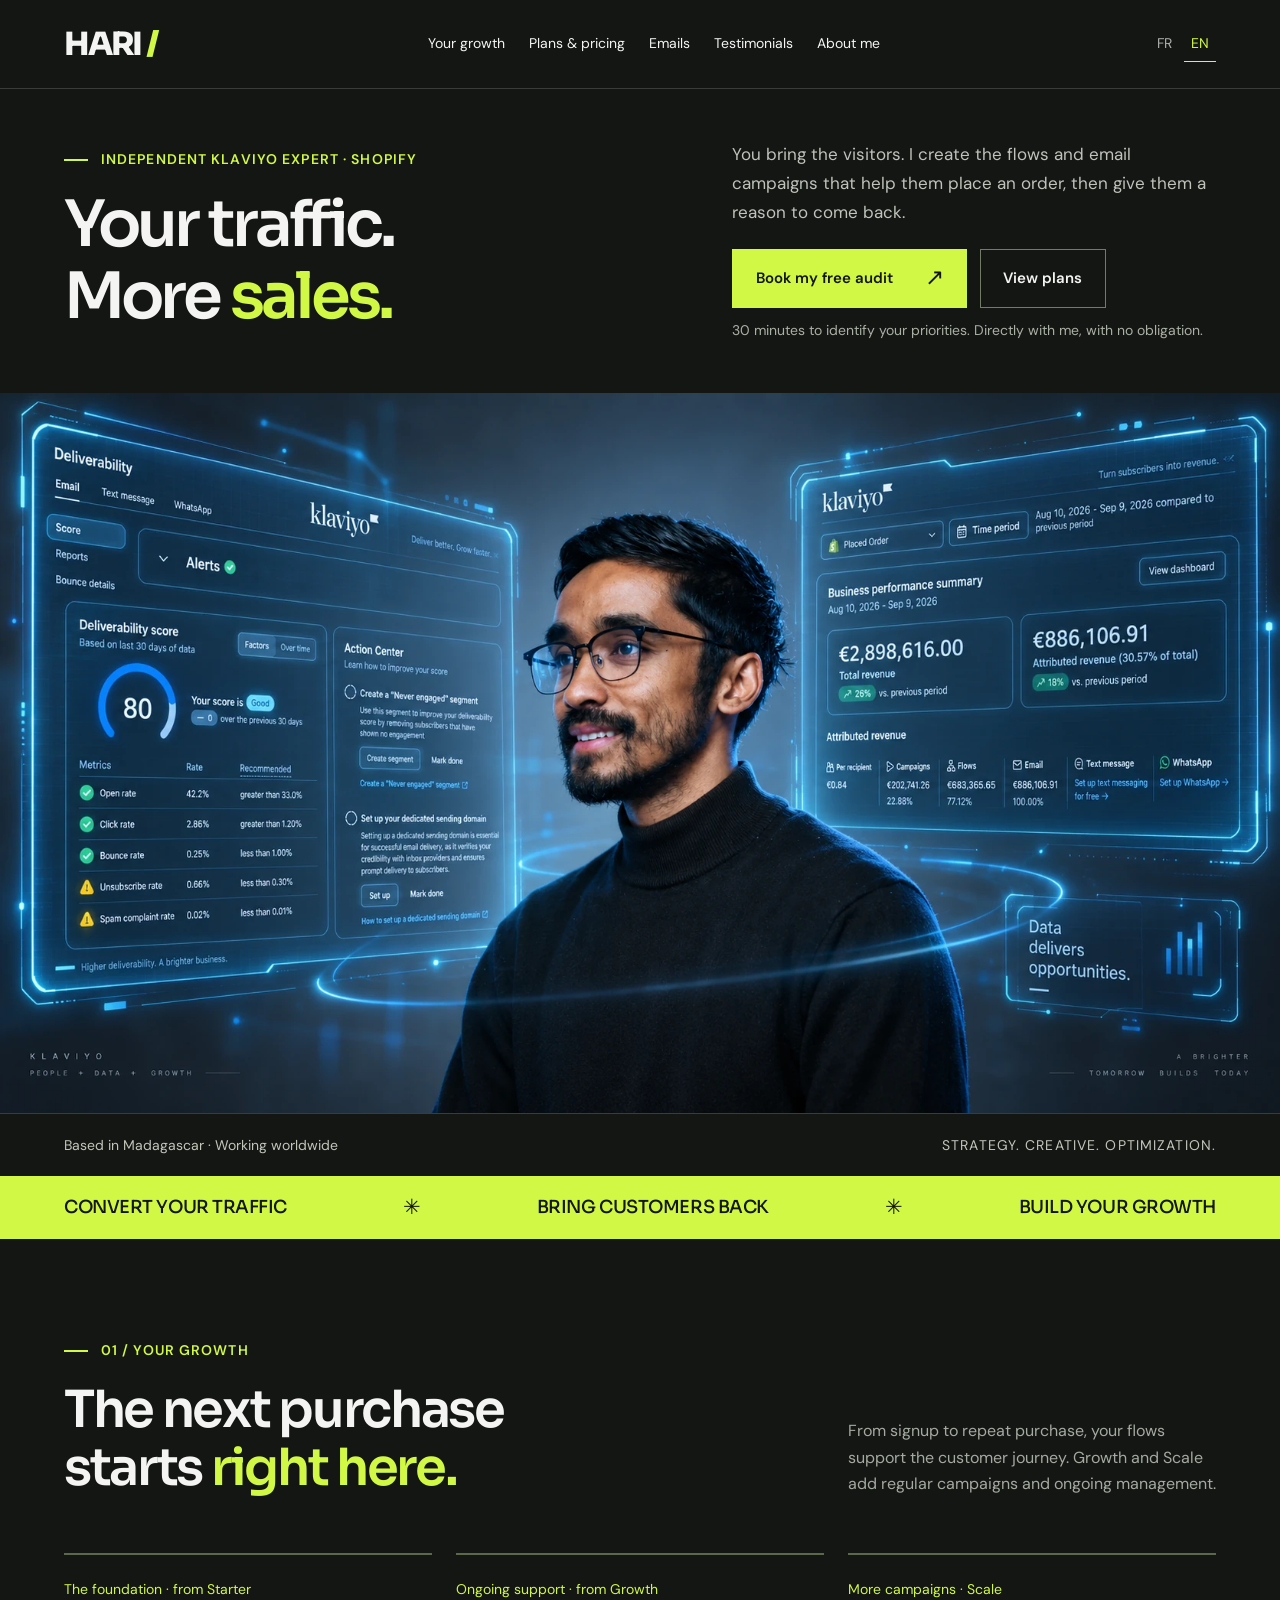
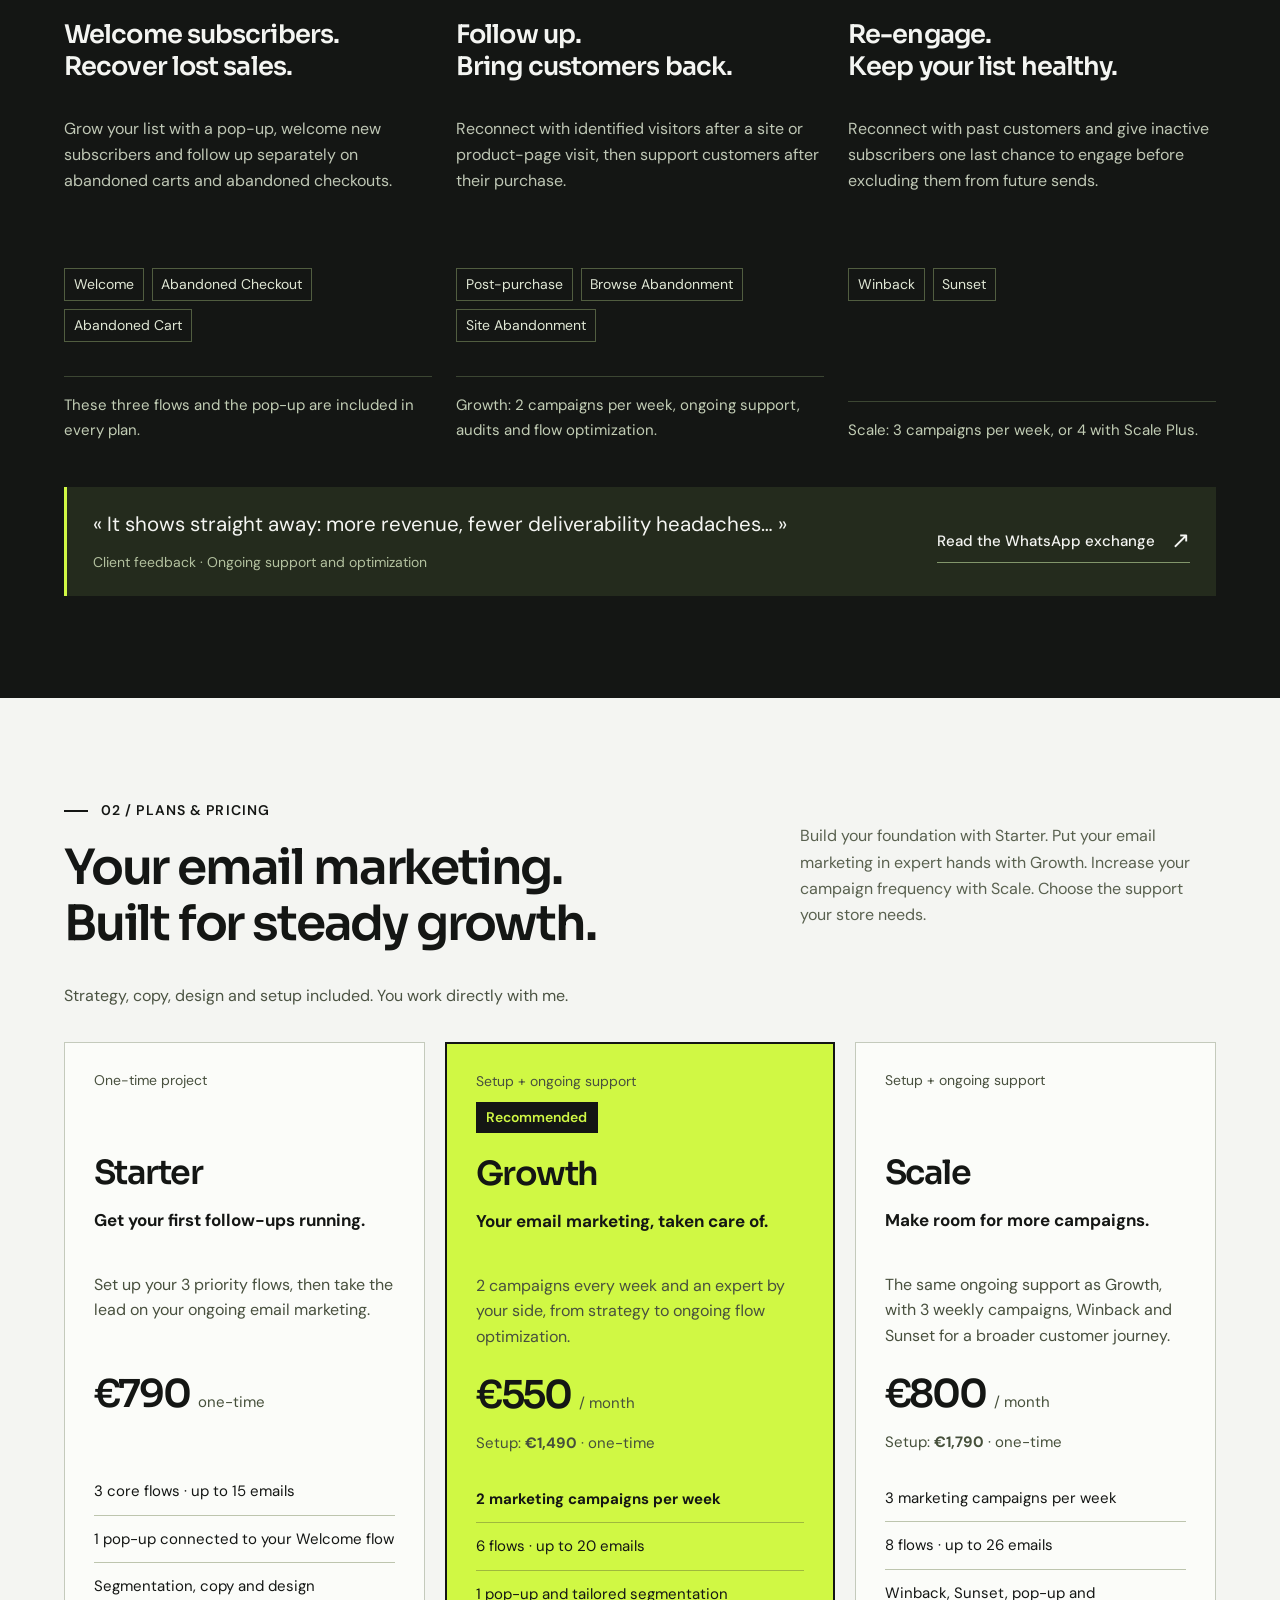
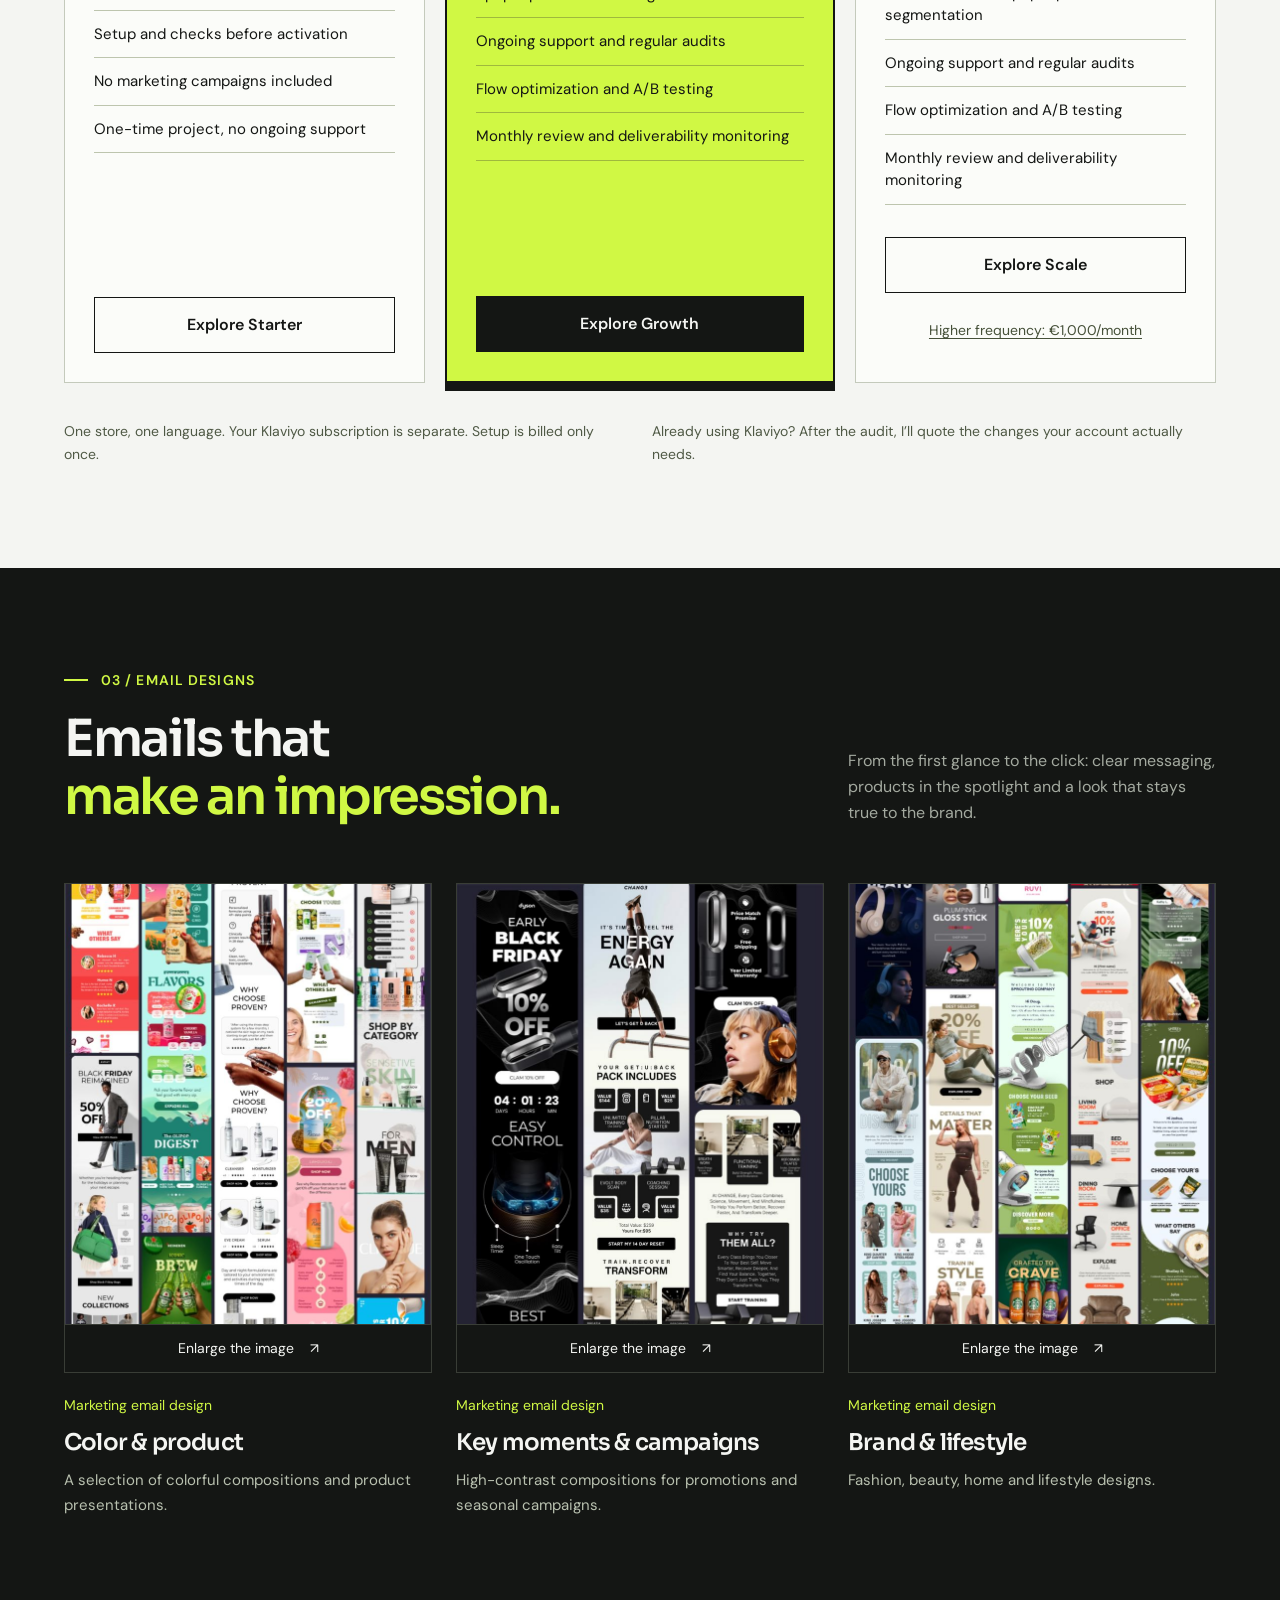
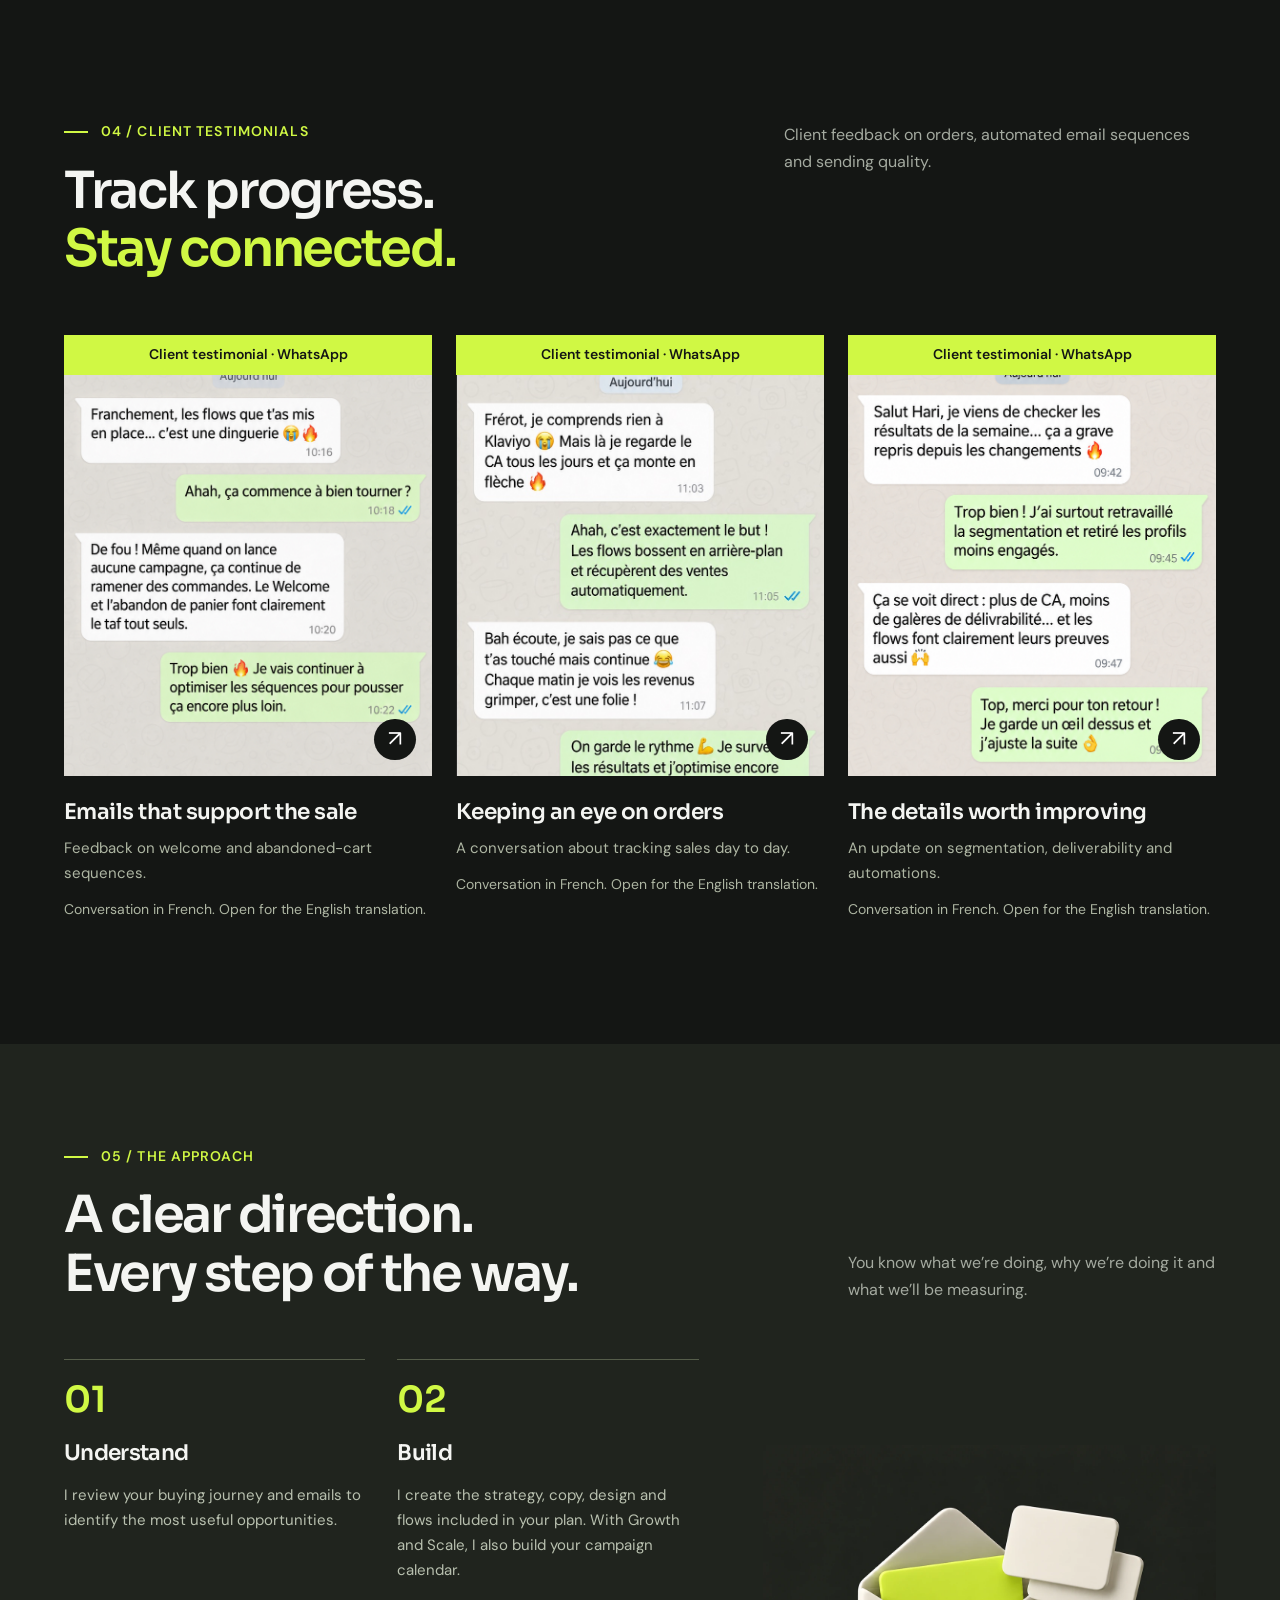
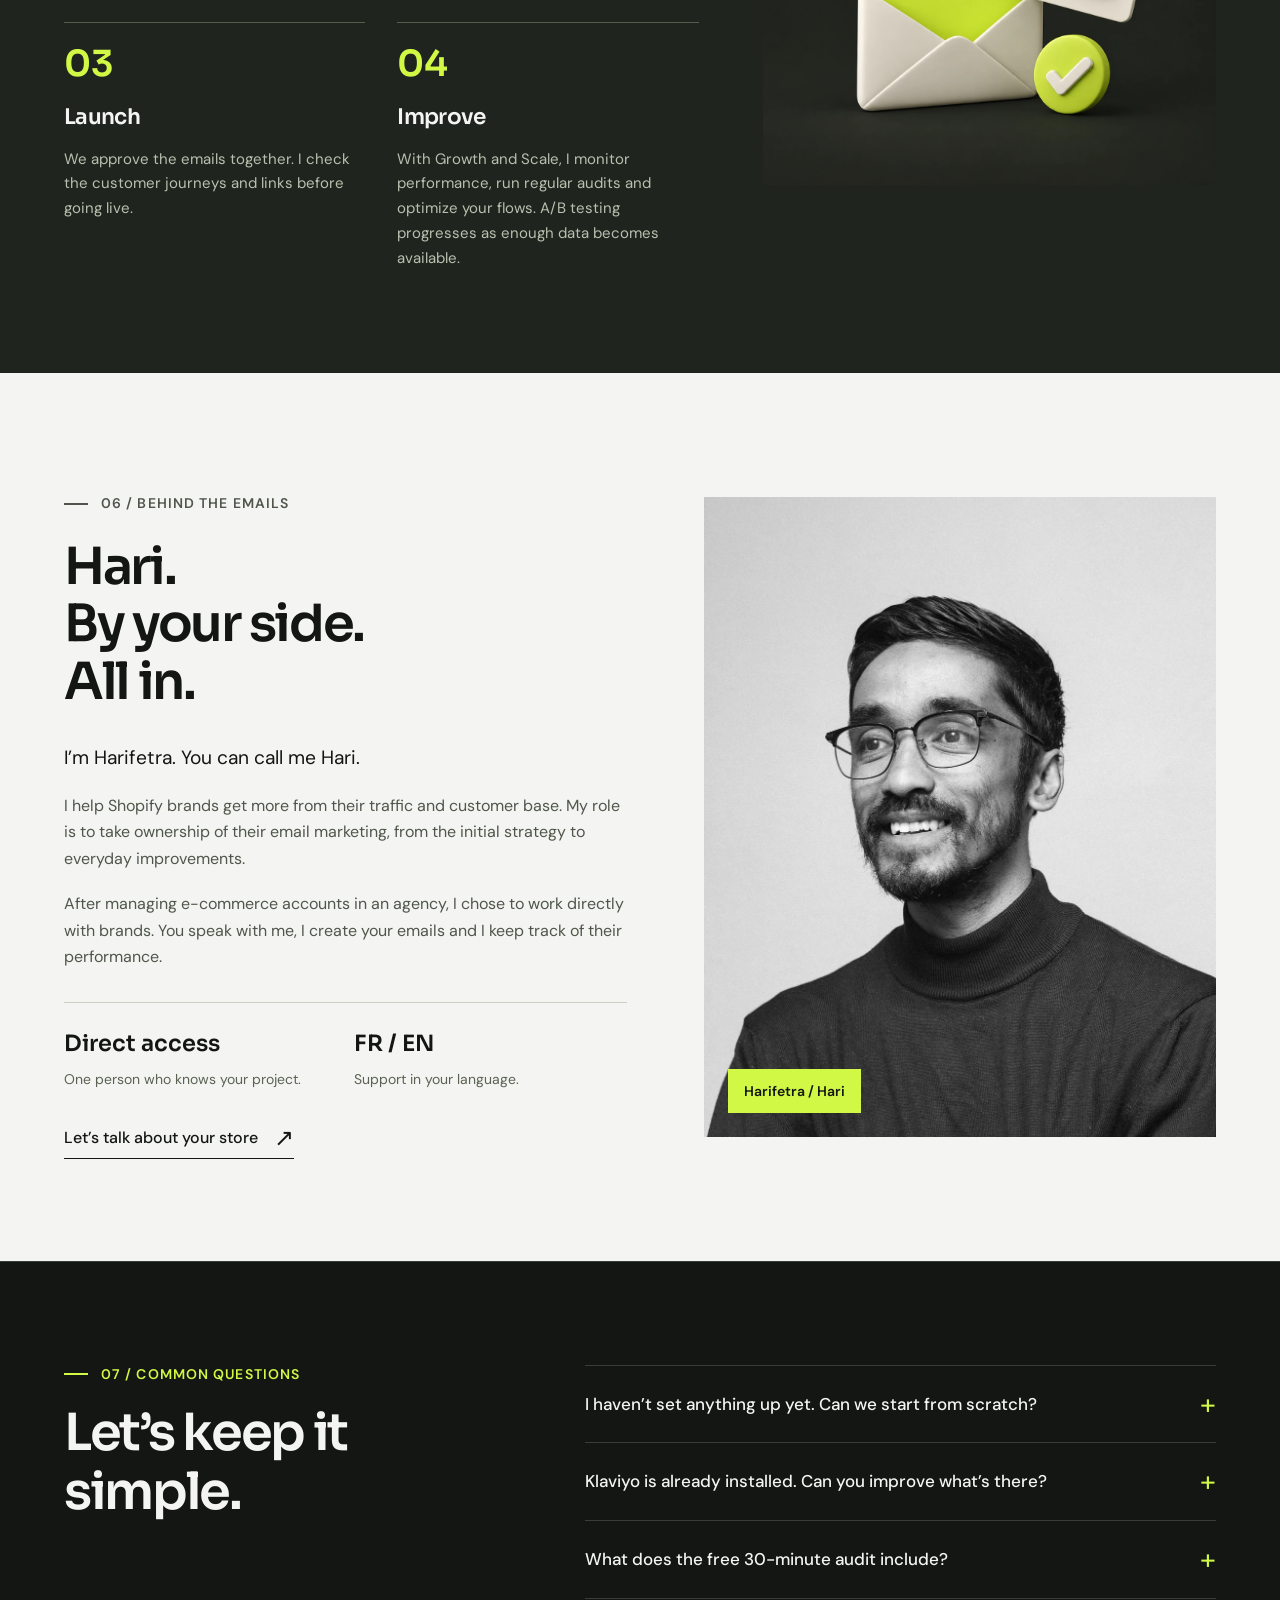
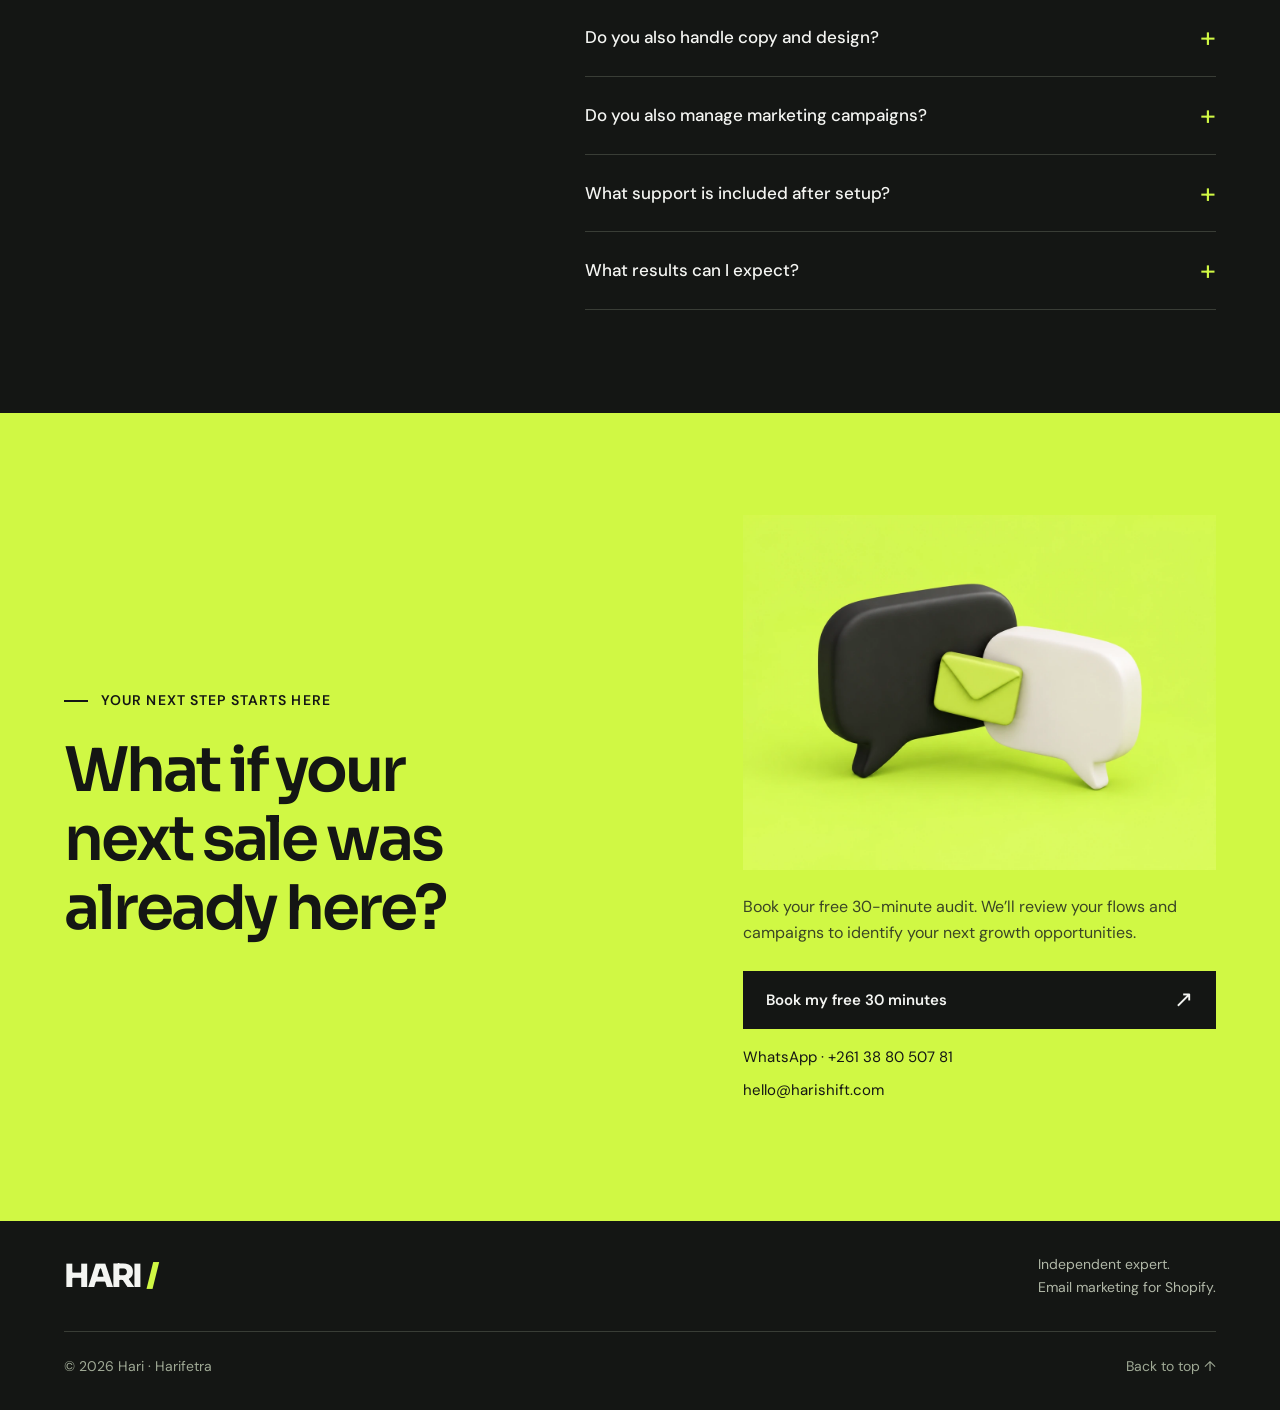
==== commit 89be1e2f: "Connect audit buttons to Calendly popup and add professional email" ====
--- a/en/index.html
+++ b/en/index.html
@@ -4,11 +4,11 @@
 <title>Hari — Turn more of your traffic into sales</title><meta name="description" content="Your traffic deserves to convert. Hari is an independent Klaviyo expert helping Shopify brands with email marketing, retention and ongoing optimization.">
 <link rel="canonical" href="https://harishift.com/en/"><link rel="alternate" hreflang="fr" href="https://harishift.com/"><link rel="alternate" hreflang="en" href="https://harishift.com/en/"><link rel="alternate" hreflang="x-default" href="https://harishift.com/">
 <meta property="og:title" content="Hari — Turn more of your traffic into sales"><meta property="og:description" content="Your traffic deserves to convert. Hari is an independent Klaviyo expert helping Shopify brands with email marketing, retention and ongoing optimization."><meta property="og:type" content="website"><meta property="og:url" content="https://harishift.com/en/"><meta property="og:locale" content="en_US">
-<link rel="icon" href="/assets/favicon.svg" type="image/svg+xml"><link rel="stylesheet" href="/assets/style.css?v=40b8de5b4f"><link rel="stylesheet" href="/assets/media.css?v=40b8de5b4f"><link rel="stylesheet" href="/assets/refresh.css?v=40b8de5b4f"><link rel="stylesheet" href="/assets/offers.css?v=1e666e2a13"><link rel="preload" as="image" href="/assets/hari-banner.webp"><script src="/assets/app.js?v=40b8de5b4f" defer></script><script src="/assets/offers.js?v=1e666e2a13" defer></script></head>
+<link rel="icon" href="/assets/favicon.svg" type="image/svg+xml"><link rel="stylesheet" href="/assets/style.css?v=1b5e110f1c"><link rel="stylesheet" href="/assets/media.css?v=1b5e110f1c"><link rel="stylesheet" href="/assets/refresh.css?v=1b5e110f1c"><link rel="stylesheet" href="/assets/offers.css?v=1e666e2a13"><link rel="preload" as="image" href="/assets/hari-banner.webp"><script src="/assets/app.js?v=1b5e110f1c" defer></script><script src="/assets/offers.js?v=1e666e2a13" defer></script><link rel="stylesheet" href="https://assets.calendly.com/assets/external/widget.css"><script src="https://assets.calendly.com/assets/external/widget.js" async></script><script src="/assets/booking.js?v=bb8738166b" defer></script></head>
 <body id="top"><a class="skip" href="#main">Skip to content</a>
-<header class="header"><div class="nav-inner wrap"><a class="brand" href="/en/" aria-label="Hari home">HARI<span> /</span></a><nav class="desktop-nav" aria-label="Main navigation"><a href="#growth">Your growth</a><a href="#offers">Plans &amp; pricing</a><a href="#designs">Emails</a><a href="#examples">Testimonials</a><a href="#about">About me</a></nav><div class="nav-tools"><nav class="languages" aria-label="Language"><a href="/" data-language="fr" lang="fr" hreflang="fr" aria-label="Français">FR</a><a href="/en/" data-language="en" lang="en" hreflang="en" aria-label="English" aria-current="page">EN</a></nav><a class="button" href="https://wa.me/261388050781?text=Hi%20Hari%2C%20I%20would%20like%20to%20book%20a%20free%2030-minute%20Klaviyo%20audit.%20Here%20is%20my%20store%20link%3A%20" target="_blank" rel="noopener noreferrer">Free audit · 30 min<span class="arrow" aria-hidden="true">↗</span></a><button class="menu-toggle" aria-label="Open or close the menu" aria-expanded="false" aria-controls="mobile-nav">Menu <span aria-hidden="true">☰</span></button></div></div><nav class="mobile-nav" id="mobile-nav" hidden aria-label="Mobile navigation"><a href="#growth">Your growth</a><a href="#offers">Plans &amp; pricing</a><a href="#designs">Emails</a><a href="#examples">Testimonials</a><a href="#about">About me</a><a href="#contact">Free audit · 30 min</a></nav></header>
+<header class="header"><div class="nav-inner wrap"><a class="brand" href="/en/" aria-label="Hari home">HARI<span> /</span></a><nav class="desktop-nav" aria-label="Main navigation"><a href="#growth">Your growth</a><a href="#offers">Plans &amp; pricing</a><a href="#designs">Emails</a><a href="#examples">Testimonials</a><a href="#about">About me</a></nav><div class="nav-tools"><nav class="languages" aria-label="Language"><a href="/" data-language="fr" lang="fr" hreflang="fr" aria-label="Français">FR</a><a href="/en/" data-language="en" lang="en" hreflang="en" aria-label="English" aria-current="page">EN</a></nav><a class="button" href="https://calendly.com/hello-harishift/30min" target="_blank" rel="noopener noreferrer" data-calendly aria-haspopup="dialog">Free audit · 30 min<span class="arrow" aria-hidden="true">↗</span></a><button class="menu-toggle" aria-label="Open or close the menu" aria-expanded="false" aria-controls="mobile-nav">Menu <span aria-hidden="true">☰</span></button></div></div><nav class="mobile-nav" id="mobile-nav" hidden aria-label="Mobile navigation"><a href="#growth">Your growth</a><a href="#offers">Plans &amp; pricing</a><a href="#designs">Emails</a><a href="#examples">Testimonials</a><a href="#about">About me</a><a class="button" href="https://calendly.com/hello-harishift/30min" target="_blank" rel="noopener noreferrer" data-calendly aria-haspopup="dialog">Free audit · 30 min<span class="arrow" aria-hidden="true">↗</span></a></nav></header>
 <main id="main">
-<section class="hero"><div class="hero-lead wrap"><div><p class="eyebrow lime">Independent Klaviyo expert · Shopify</p><h1><span>Your traffic.</span><span>More <em>sales.</em></span></h1></div><div class="hero-summary"><p class="hero-description">You bring the visitors. I create the flows and email campaigns that help them place an order, then give them a reason to come back.</p><div class="hero-actions"><a class="button" href="https://wa.me/261388050781?text=Hi%20Hari%2C%20I%20would%20like%20to%20book%20a%20free%2030-minute%20Klaviyo%20audit.%20Here%20is%20my%20store%20link%3A%20" target="_blank" rel="noopener noreferrer">Book my free audit<span class="arrow" aria-hidden="true">↗</span></a><a class="button button-outline" href="#offers">View plans</a></div><p class="hero-note">30 minutes to identify your priorities. Directly with me, with no obligation.</p></div></div><figure class="hero-banner"><img src="/assets/hari-banner.webp" width="1672" height="941" alt="Hari surrounded by blue holographic Klaviyo dashboards" fetchpriority="high"></figure><div class="hero-bottom wrap"><span>Based in Madagascar · Working worldwide</span><span>Strategy. Creative. Optimization.</span></div></section>
+<section class="hero"><div class="hero-lead wrap"><div><p class="eyebrow lime">Independent Klaviyo expert · Shopify</p><h1><span>Your traffic.</span><span>More <em>sales.</em></span></h1></div><div class="hero-summary"><p class="hero-description">You bring the visitors. I create the flows and email campaigns that help them place an order, then give them a reason to come back.</p><div class="hero-actions"><a class="button" href="https://calendly.com/hello-harishift/30min" target="_blank" rel="noopener noreferrer" data-calendly aria-haspopup="dialog">Book my free audit<span class="arrow" aria-hidden="true">↗</span></a><a class="button button-outline" href="#offers">View plans</a></div><p class="hero-note">30 minutes to identify your priorities. Directly with me, with no obligation.</p></div></div><figure class="hero-banner"><img src="/assets/hari-banner.webp" width="1672" height="941" alt="Hari surrounded by blue holographic Klaviyo dashboards" fetchpriority="high"></figure><div class="hero-bottom wrap"><span>Based in Madagascar · Working worldwide</span><span>Strategy. Creative. Optimization.</span></div></section>
 <div class="band"><span>Convert your traffic</span><i aria-hidden="true">✳</i><span>Bring customers back</span><i aria-hidden="true">✳</i><span>Build your growth</span></div>
 <section class="impact section wrap" id="growth"><div class="section-head reveal"><div><p class="eyebrow lime">01 / Your growth</p><h2>The next purchase<br>starts <span class="lime">right here.</span></h2></div><p>From signup to repeat purchase, your flows support the customer journey. Growth and Scale add regular campaigns and ongoing management.</p></div><div class="growth-services"><article class="growth-service reveal"><p class="growth-service-label">The foundation · from Starter</p><h3>Welcome subscribers.<br>Recover lost sales.</h3><p class="growth-service-description">Grow your list with a pop-up, welcome new subscribers and follow up separately on abandoned carts and abandoned checkouts.</p><ul class="growth-flow-tags"><li>Welcome</li><li>Abandoned Checkout</li><li>Abandoned Cart</li></ul><p class="growth-service-scope">These three flows and the pop-up are included in every plan.</p></article><article class="growth-service reveal"><p class="growth-service-label">Ongoing support · from Growth</p><h3>Follow up.<br>Bring customers back.</h3><p class="growth-service-description">Reconnect with identified visitors after a site or product-page visit, then support customers after their purchase.</p><ul class="growth-flow-tags"><li>Post-purchase</li><li>Browse Abandonment</li><li>Site Abandonment</li></ul><p class="growth-service-scope">Growth: 2 campaigns per week, ongoing support, audits and flow optimization.</p></article><article class="growth-service reveal"><p class="growth-service-label">More campaigns · Scale</p><h3>Re-engage.<br>Keep your list healthy.</h3><p class="growth-service-description">Reconnect with past customers and give inactive subscribers one last chance to engage before excluding them from future sends.</p><ul class="growth-flow-tags"><li>Winback</li><li>Sunset</li></ul><p class="growth-service-scope">Scale: 3 campaigns per week, or 4 with Scale Plus.</p></article></div><figure class="growth-proof"><div><blockquote>« It shows straight away: more revenue, fewer deliverability headaches… »</blockquote><figcaption>Client feedback · Ongoing support and optimization</figcaption></div><button class="text-link" type="button" data-proof="/assets/example-1.jpg" data-proof-alt="The details worth improving" data-transcript="#transcript-2">Read the WhatsApp exchange<span class="arrow" aria-hidden="true">↗</span></button></figure></section>
 <section class="offers offers-v2 section" id="offers"><div class="wrap">
@@ -44,7 +44,7 @@
 <section class="plan-detail-section"><h3>A foundation ready to go</h3><ul class=""><li>Klaviyo configuration and Shopify integration</li><li>One pop-up connected to your Welcome flow</li><li>Segmentation tailored to your store</li><li>Copy, design, setup and checks before activation</li></ul></section>
 
 <section class="plan-detail-section"><h3>A clear scope</h3><ul class=""><li>One store and one language: English or French</li><li>Two consolidated rounds of revisions per deliverable</li><li>Setup: 50% upfront and 50% on delivery</li><li>Your Klaviyo subscription is paid separately</li></ul><p>This one-time project covers flow and pop-up setup. Campaigns, ongoing support, regular audits and optimization with A/B testing are included only in Growth and Scale.</p></section>
-<div class="plan-next"><h3>Let’s start with your store.</h3><p>Send me your store link on WhatsApp. We’ll check whether this plan fits your priorities.</p><a class="plan-button plan-button-primary" href="https://wa.me/261388050781?text=Hi%20Hari%2C%20I%E2%80%99m%20interested%20in%20Starter%20and%20would%20like%20to%20discuss%20the%20plan.%20Here%20is%20my%20store%20link%3A%20" target="_blank" rel="noopener noreferrer">Let’s talk about Starter</a><a class="plan-audit-link" href="https://wa.me/261388050781?text=Hi%20Hari%2C%20I%20would%20like%20a%20free%2030-minute%20audit%20to%20see%20whether%20Starter%20is%20right%20for%20my%20store.%20Here%20is%20my%20store%20link%3A%20" target="_blank" rel="noopener noreferrer">Request a free 30-minute audit</a></div>
+<div class="plan-next"><h3>Let’s start with your store.</h3><p>Send me your store link on WhatsApp. We’ll check whether this plan fits your priorities.</p><a class="plan-button plan-button-primary" href="https://wa.me/261388050781?text=Hi%20Hari%2C%20I%E2%80%99m%20interested%20in%20Starter%20and%20would%20like%20to%20discuss%20the%20plan.%20Here%20is%20my%20store%20link%3A%20" target="_blank" rel="noopener noreferrer">Let’s talk about Starter</a><a class="plan-audit-link" href="https://calendly.com/hello-harishift/30min" target="_blank" rel="noopener noreferrer" data-calendly aria-haspopup="dialog">Request a free 30-minute audit</a></div>
 </div></dialog><dialog id="offer-growth" class="offer-dialog" aria-labelledby="offer-growth-title" aria-describedby="offer-growth-intro">
 <div class="offer-dialog-header"><span>What’s included</span><button class="offer-dialog-close" type="button" data-close-offer autofocus>Close <span aria-hidden="true">×</span></button></div>
 <div class="offer-dialog-body"><div class="plan-detail-intro"><p class="plan-detail-kicker">Setup + ongoing support</p><h2 id="offer-growth-title">Growth</h2><p id="offer-growth-intro">2 campaigns every week and an expert by your side, from strategy to ongoing flow optimization.</p><div class="plan-pricing"><p class="plan-price"><strong>€550</strong><span>/ month</span></p><p class="plan-setup">Setup: <strong>€1,490</strong> · one-time</p></div></div>
@@ -52,7 +52,7 @@
 <section class="plan-detail-section"><h3>A foundation ready to go</h3><ul class=""><li>Klaviyo configuration and Shopify integration</li><li>One pop-up connected to your Welcome flow</li><li>Segmentation tailored to your store</li><li>Copy, design, setup and checks before activation</li></ul></section>
 <section class="plan-detail-section"><h3>Ongoing support, every month</h3><p class="plan-campaign-cadence">2 marketing campaigns per week.</p><ul class=""><li>Marketing calendar, segmentation, copy, design and campaign scheduling</li><li>Performance and deliverability monitoring, with regular account and flow audits</li><li>Ongoing improvements to existing flows, prioritized by performance</li><li>A/B testing of subject lines, content or timing, based on the available data</li><li>A monthly review of results and next steps</li></ul></section>
 <section class="plan-detail-section"><h3>A clear scope</h3><ul class=""><li>One store and one language: English or French</li><li>Two consolidated rounds of revisions per deliverable</li><li>Setup: 50% upfront and 50% on delivery</li><li>Your Klaviyo subscription is paid separately</li></ul><p>Monthly billing starts when campaign management begins. Additional flows, extra languages and major sales events such as Black Friday are quoted separately.</p></section>
-<div class="plan-next"><h3>Let’s start with your store.</h3><p>Send me your store link on WhatsApp. We’ll check whether this plan fits your priorities.</p><a class="plan-button plan-button-primary" href="https://wa.me/261388050781?text=Hi%20Hari%2C%20I%E2%80%99m%20interested%20in%20Growth%20and%20would%20like%20to%20discuss%20the%20plan.%20Here%20is%20my%20store%20link%3A%20" target="_blank" rel="noopener noreferrer">Let’s talk about Growth</a><a class="plan-audit-link" href="https://wa.me/261388050781?text=Hi%20Hari%2C%20I%20would%20like%20a%20free%2030-minute%20audit%20to%20see%20whether%20Growth%20is%20right%20for%20my%20store.%20Here%20is%20my%20store%20link%3A%20" target="_blank" rel="noopener noreferrer">Request a free 30-minute audit</a></div>
+<div class="plan-next"><h3>Let’s start with your store.</h3><p>Send me your store link on WhatsApp. We’ll check whether this plan fits your priorities.</p><a class="plan-button plan-button-primary" href="https://wa.me/261388050781?text=Hi%20Hari%2C%20I%E2%80%99m%20interested%20in%20Growth%20and%20would%20like%20to%20discuss%20the%20plan.%20Here%20is%20my%20store%20link%3A%20" target="_blank" rel="noopener noreferrer">Let’s talk about Growth</a><a class="plan-audit-link" href="https://calendly.com/hello-harishift/30min" target="_blank" rel="noopener noreferrer" data-calendly aria-haspopup="dialog">Request a free 30-minute audit</a></div>
 </div></dialog><dialog id="offer-scale" class="offer-dialog" aria-labelledby="offer-scale-title" aria-describedby="offer-scale-intro">
 <div class="offer-dialog-header"><span>What’s included</span><button class="offer-dialog-close" type="button" data-close-offer autofocus>Close <span aria-hidden="true">×</span></button></div>
 <div class="offer-dialog-body"><div class="plan-detail-intro"><p class="plan-detail-kicker">Setup + ongoing support</p><h2 id="offer-scale-title">Scale</h2><p id="offer-scale-intro">The same ongoing support as Growth, with 3 weekly campaigns, Winback and Sunset for a broader customer journey.</p><div class="plan-pricing"><p class="plan-price"><strong>€800</strong><span>/ month</span></p><p class="plan-setup">Setup: <strong>€1,790</strong> · one-time</p></div></div>
@@ -60,7 +60,7 @@
 <section class="plan-detail-section"><h3>A foundation ready to go</h3><ul class=""><li>Klaviyo configuration and Shopify integration</li><li>One pop-up connected to your Welcome flow</li><li>Segmentation tailored to your store</li><li>Copy, design, setup and checks before activation</li></ul></section>
 <section class="plan-detail-section"><h3>Ongoing support, every month</h3><p class="plan-campaign-cadence">3 marketing campaigns per week.</p><ul class=""><li>Marketing calendar, segmentation, copy, design and campaign scheduling</li><li>Performance and deliverability monitoring, with regular account and flow audits</li><li>Ongoing improvements to existing flows, prioritized by performance</li><li>A/B testing of subject lines, content or timing, based on the available data</li><li>A monthly review of results and next steps</li></ul></section>
 <section class="plan-detail-section"><h3>A clear scope</h3><ul class=""><li>One store and one language: English or French</li><li>Two consolidated rounds of revisions per deliverable</li><li>Setup: 50% upfront and 50% on delivery</li><li>Your Klaviyo subscription is paid separately</li></ul><p>Monthly billing starts when campaign management begins. Additional flows, extra languages and major sales events such as Black Friday are quoted separately.</p></section>
-<div class="plan-next"><h3>Let’s start with your store.</h3><p>Send me your store link on WhatsApp. We’ll check whether this plan fits your priorities.</p><a class="plan-button plan-button-primary" href="https://wa.me/261388050781?text=Hi%20Hari%2C%20I%E2%80%99m%20interested%20in%20Scale%20and%20would%20like%20to%20discuss%20the%20plan.%20Here%20is%20my%20store%20link%3A%20" target="_blank" rel="noopener noreferrer">Let’s talk about Scale</a><a class="plan-audit-link" href="https://wa.me/261388050781?text=Hi%20Hari%2C%20I%20would%20like%20a%20free%2030-minute%20audit%20to%20see%20whether%20Scale%20is%20right%20for%20my%20store.%20Here%20is%20my%20store%20link%3A%20" target="_blank" rel="noopener noreferrer">Request a free 30-minute audit</a></div>
+<div class="plan-next"><h3>Let’s start with your store.</h3><p>Send me your store link on WhatsApp. We’ll check whether this plan fits your priorities.</p><a class="plan-button plan-button-primary" href="https://wa.me/261388050781?text=Hi%20Hari%2C%20I%E2%80%99m%20interested%20in%20Scale%20and%20would%20like%20to%20discuss%20the%20plan.%20Here%20is%20my%20store%20link%3A%20" target="_blank" rel="noopener noreferrer">Let’s talk about Scale</a><a class="plan-audit-link" href="https://calendly.com/hello-harishift/30min" target="_blank" rel="noopener noreferrer" data-calendly aria-haspopup="dialog">Request a free 30-minute audit</a></div>
 </div></dialog><dialog id="offer-scale-plus" class="offer-dialog" aria-labelledby="offer-scale-plus-title" aria-describedby="offer-scale-plus-intro">
 <div class="offer-dialog-header"><span>What’s included</span><button class="offer-dialog-close" type="button" data-close-offer autofocus>Close <span aria-hidden="true">×</span></button></div>
 <div class="offer-dialog-body"><div class="plan-detail-intro"><p class="plan-detail-kicker">Setup + ongoing support</p><h2 id="offer-scale-plus-title">Scale Plus</h2><p id="offer-scale-plus-intro">The same 8-flow foundation and ongoing support as Scale, with 4 marketing campaigns per week.</p><div class="plan-pricing"><p class="plan-price"><strong>€1,000</strong><span>/ month</span></p><p class="plan-setup">Setup: <strong>€1,790</strong> · one-time</p></div></div>
@@ -68,14 +68,14 @@
 <section class="plan-detail-section"><h3>A foundation ready to go</h3><ul class=""><li>Klaviyo configuration and Shopify integration</li><li>One pop-up connected to your Welcome flow</li><li>Segmentation tailored to your store</li><li>Copy, design, setup and checks before activation</li></ul></section>
 <section class="plan-detail-section"><h3>Ongoing support, every month</h3><p class="plan-campaign-cadence">4 marketing campaigns per week. Major sales events are scoped and quoted separately.</p><ul class=""><li>Marketing calendar, segmentation, copy, design and campaign scheduling</li><li>Performance and deliverability monitoring, with regular account and flow audits</li><li>Ongoing improvements to existing flows, prioritized by performance</li><li>A/B testing of subject lines, content or timing, based on the available data</li><li>A monthly review of results and next steps</li></ul></section>
 <section class="plan-detail-section"><h3>A clear scope</h3><ul class=""><li>One store and one language: English or French</li><li>Two consolidated rounds of revisions per deliverable</li><li>Setup: 50% upfront and 50% on delivery</li><li>Your Klaviyo subscription is paid separately</li></ul><p>Monthly billing starts when campaign management begins. Additional flows, extra languages and major sales events such as Black Friday are quoted separately.</p></section>
-<div class="plan-next"><h3>Let’s start with your store.</h3><p>Send me your store link on WhatsApp. We’ll check whether this plan fits your priorities.</p><a class="plan-button plan-button-primary" href="https://wa.me/261388050781?text=Hi%20Hari%2C%20I%E2%80%99m%20interested%20in%20Scale%20Plus%20and%20would%20like%20to%20discuss%20the%20plan.%20Here%20is%20my%20store%20link%3A%20" target="_blank" rel="noopener noreferrer">Let’s talk about Scale Plus</a><a class="plan-audit-link" href="https://wa.me/261388050781?text=Hi%20Hari%2C%20I%20would%20like%20a%20free%2030-minute%20audit%20to%20see%20whether%20Scale%20Plus%20is%20right%20for%20my%20store.%20Here%20is%20my%20store%20link%3A%20" target="_blank" rel="noopener noreferrer">Request a free 30-minute audit</a></div>
+<div class="plan-next"><h3>Let’s start with your store.</h3><p>Send me your store link on WhatsApp. We’ll check whether this plan fits your priorities.</p><a class="plan-button plan-button-primary" href="https://wa.me/261388050781?text=Hi%20Hari%2C%20I%E2%80%99m%20interested%20in%20Scale%20Plus%20and%20would%20like%20to%20discuss%20the%20plan.%20Here%20is%20my%20store%20link%3A%20" target="_blank" rel="noopener noreferrer">Let’s talk about Scale Plus</a><a class="plan-audit-link" href="https://calendly.com/hello-harishift/30min" target="_blank" rel="noopener noreferrer" data-calendly aria-haspopup="dialog">Request a free 30-minute audit</a></div>
 </div></dialog></section>
 <section class="designs section wrap" id="designs"><div class="section-head reveal"><div><p class="eyebrow lime">03 / Email designs</p><h2>Emails that<br><span class="lime">make an impression.</span></h2></div><p>From the first glance to the click: clear messaging, products in the spotlight and a look that stays true to the brand.</p></div><div class="design-grid"><figure class="design-card reveal"><button class="media-image" data-proof="/assets/design-cpg.jpeg" data-transcript="#media-design-0" data-modal-label="Marketing email design" data-view="design" aria-label="Enlarge the image — Color &amp; product"><img src="/assets/design-cpg.jpeg" alt="Marketing email design — Color &amp; product" width="736" height="1472" loading="lazy"><span class="media-zoom">Enlarge the image <span aria-hidden="true">↗</span></span></button><figcaption><span>Marketing email design</span><h3>Color &amp; product</h3><p>A selection of colorful compositions and product presentations.</p></figcaption></figure><figure class="design-card reveal"><button class="media-image" data-proof="/assets/design-campaigns.jpeg" data-transcript="#media-design-1" data-modal-label="Marketing email design" data-view="design" aria-label="Enlarge the image — Key moments &amp; campaigns"><img src="/assets/design-campaigns.jpeg" alt="Marketing email design — Key moments &amp; campaigns" width="736" height="1173" loading="lazy"><span class="media-zoom">Enlarge the image <span aria-hidden="true">↗</span></span></button><figcaption><span>Marketing email design</span><h3>Key moments &amp; campaigns</h3><p>High-contrast compositions for promotions and seasonal campaigns.</p></figcaption></figure><figure class="design-card reveal"><button class="media-image" data-proof="/assets/design-lifestyle.jpeg" data-transcript="#media-design-2" data-modal-label="Marketing email design" data-view="design" aria-label="Enlarge the image — Brand &amp; lifestyle"><img src="/assets/design-lifestyle.jpeg" alt="Marketing email design — Brand &amp; lifestyle" width="736" height="1472" loading="lazy"><span class="media-zoom">Enlarge the image <span aria-hidden="true">↗</span></span></button><figcaption><span>Marketing email design</span><h3>Brand &amp; lifestyle</h3><p>Fashion, beauty, home and lifestyle designs.</p></figcaption></figure></div></section>
 <section class="examples section wrap" id="examples"><div class="section-head reveal"><div><p class="eyebrow lime">04 / Client testimonials</p><h2>Track progress.<br><span class="lime">Stay connected.</span></h2></div><p>Client feedback on orders, automated email sequences and sending quality.</p></div><div class="example-grid"><figure class="example-card reveal"><button class="example-image" data-proof="/assets/example-2.jpg" data-transcript="#transcript-0" aria-label="Enlarge the testimonial: Emails that support the sale"><img src="/assets/example-2.jpg" alt="Client testimonial · WhatsApp — Emails that support the sale" width="774" height="1200" loading="lazy"><span class="demo-label">Client testimonial · WhatsApp</span><span class="zoom-label" aria-hidden="true">↗</span></button><figcaption><strong>Emails that support the sale</strong><p>Feedback on welcome and abandoned-cart sequences.</p><span class="example-source">Conversation in French. Open for the English translation.</span></figcaption></figure><figure class="example-card reveal"><button class="example-image" data-proof="/assets/example-3.jpg" data-transcript="#transcript-1" aria-label="Enlarge the testimonial: Keeping an eye on orders"><img src="/assets/example-3.jpg" alt="Client testimonial · WhatsApp — Keeping an eye on orders" width="774" height="1200" loading="lazy"><span class="demo-label">Client testimonial · WhatsApp</span><span class="zoom-label" aria-hidden="true">↗</span></button><figcaption><strong>Keeping an eye on orders</strong><p>A conversation about tracking sales day to day.</p><span class="example-source">Conversation in French. Open for the English translation.</span></figcaption></figure><figure class="example-card reveal"><button class="example-image" data-proof="/assets/example-1.jpg" data-transcript="#transcript-2" aria-label="Enlarge the testimonial: The details worth improving"><img src="/assets/example-1.jpg" alt="Client testimonial · WhatsApp — The details worth improving" width="774" height="1200" loading="lazy"><span class="demo-label">Client testimonial · WhatsApp</span><span class="zoom-label" aria-hidden="true">↗</span></button><figcaption><strong>The details worth improving</strong><p>An update on segmentation, deliverability and automations.</p><span class="example-source">Conversation in French. Open for the English translation.</span></figcaption></figure></div></section>
 <section class="method section" id="approach"><div class="wrap"><div class="section-head reveal"><div><p class="eyebrow lime">05 / The approach</p><h2>A clear direction.<br>Every step of the way.</h2></div><p>You know what we’re doing, why we’re doing it and what we’ll be measuring.</p></div><div class="method-layout"><div class="method-grid"><article class="step reveal"><span class="step-index">01</span><h3>Understand</h3><p>I review your buying journey and emails to identify the most useful opportunities.</p></article><article class="step reveal"><span class="step-index">02</span><h3>Build</h3><p>I create the strategy, copy, design and flows included in your plan. With Growth and Scale, I also build your campaign calendar.</p></article><article class="step reveal"><span class="step-index">03</span><h3>Launch</h3><p>We approve the emails together. I check the customer journeys and links before going live.</p></article><article class="step reveal"><span class="step-index">04</span><h3>Improve</h3><p>With Growth and Scale, I monitor performance, run regular audits and optimize your flows. A/B testing progresses as enough data becomes available.</p></article></div><figure class="method-illustration reveal"><img src="/assets/email-method-illustration.webp" width="1200" height="900" alt="Illustration of an envelope and organised messages for email strategy" loading="lazy"></figure></div></div></section>
-<section class="about section" id="about"><div class="about-grid wrap"><figure class="about-photo reveal"><img src="/assets/hari-about.webp" width="1368" height="1824" alt="Professional portrait of Hari" loading="lazy"><figcaption class="photo-tag">Harifetra / Hari</figcaption></figure><div class="about-copy reveal"><p class="eyebrow">06 / Behind the emails</p><h2>Hari.<br>By your side.<br>All in.</h2><p class="lead">I’m Harifetra. You can call me Hari.</p><p>I help Shopify brands get more from their traffic and customer base. My role is to take ownership of their email marketing, from the initial strategy to everyday improvements.</p><p>After managing e-commerce accounts in an agency, I chose to work directly with brands. You speak with me, I create your emails and I keep track of their performance.</p><div class="facts"><div><strong>Direct access</strong><span>One person who knows your project.</span></div><div><strong>FR / EN</strong><span>Support in your language.</span></div></div><a class="text-link" href="https://wa.me/261388050781?text=Hi%20Hari%2C%20I%20would%20like%20to%20book%20a%20free%2030-minute%20Klaviyo%20audit.%20Here%20is%20my%20store%20link%3A%20" target="_blank" rel="noopener noreferrer">Let’s talk about your store<span class="arrow" aria-hidden="true">↗</span></a></div></div></section>
+<section class="about section" id="about"><div class="about-grid wrap"><figure class="about-photo reveal"><img src="/assets/hari-about.webp" width="1368" height="1824" alt="Professional portrait of Hari" loading="lazy"><figcaption class="photo-tag">Harifetra / Hari</figcaption></figure><div class="about-copy reveal"><p class="eyebrow">06 / Behind the emails</p><h2>Hari.<br>By your side.<br>All in.</h2><p class="lead">I’m Harifetra. You can call me Hari.</p><p>I help Shopify brands get more from their traffic and customer base. My role is to take ownership of their email marketing, from the initial strategy to everyday improvements.</p><p>After managing e-commerce accounts in an agency, I chose to work directly with brands. You speak with me, I create your emails and I keep track of their performance.</p><div class="facts"><div><strong>Direct access</strong><span>One person who knows your project.</span></div><div><strong>FR / EN</strong><span>Support in your language.</span></div></div><a class="text-link" href="https://wa.me/261388050781?text=Hi%20Hari%2C%20I%E2%80%99d%20like%20to%20discuss%20my%20store%20and%20your%20Klaviyo%20services.%20Here%20is%20my%20store%20link%3A%20" target="_blank" rel="noopener noreferrer">Let’s talk about your store<span class="arrow" aria-hidden="true">↗</span></a></div></div></section>
 <section class="faq section wrap" id="faq"><div class="faq-grid"><div class="reveal"><p class="eyebrow lime">07 / Common questions</p><h2>Let’s keep it simple.</h2></div><div><details><summary>I haven’t set anything up yet. Can we start from scratch?</summary><p>Yes. We start with your store and your goals to work out the most useful first steps. I can set up Klaviyo and the emails that support your customer journey.</p></details><details><summary>Klaviyo is already installed. Can you improve what’s there?</summary><p>Yes. I begin by reviewing what exists, what works and what needs attention. We then prioritize improvements based on your situation.</p></details><details><summary>What does the free 30-minute audit include?</summary><p>We spend 30 minutes discussing your store, flows, campaigns and deliverability to identify priorities and practical next steps. The audit is free, with no obligation. Regular audits and optimization are then included in ongoing Growth or Scale support.</p></details><details><summary>Do you also handle copy and design?</summary><p>Yes. I work on strategy, copy, design and setup. Your proposal specifies the exact deliverables and the approvals needed.</p></details><details><summary>Do you also manage marketing campaigns?</summary><p>Yes. Growth includes 2 campaigns per week, Scale 3, and Scale Plus 4. I handle the marketing calendar, segmentation, copy, design and scheduling. Starter covers flow and pop-up setup only. Major sales events such as Black Friday are quoted separately.</p></details><details><summary>What support is included after setup?</summary><p>Growth and Scale include performance and deliverability monitoring, regular audits, improvements to flows based on their performance, and A/B testing when there is enough data to compare results. A monthly review sets the next priorities. Starter is a one-time setup project without ongoing support or optimization.</p></details><details><summary>What results can I expect?</summary><p>The goal is to improve conversion and retention. Results depend on your traffic, offer, customer base and starting point. We track attributed sales, clicks and sending quality, without promising a universal percentage.</p></details></div></div></section>
-<section class="contact section" id="contact"><div class="wrap contact-grid"><div class="reveal"><p class="eyebrow">Your next step starts here</p><h2>What if your<br>next sale was<br><em>already here?</em></h2></div><div class="contact-right"><img class="contact-illustration" src="/assets/contact-illustration.webp" width="1200" height="900" alt="Illustration of chat bubbles and an envelope" loading="lazy"><p>Book your free 30-minute audit. We’ll review your flows and campaigns to identify your next growth opportunities.</p><a class="button dark" href="https://wa.me/261388050781?text=Hi%20Hari%2C%20I%20would%20like%20to%20book%20a%20free%2030-minute%20Klaviyo%20audit.%20Here%20is%20my%20store%20link%3A%20" target="_blank" rel="noopener noreferrer">Book my free 30 minutes<span class="arrow" aria-hidden="true">↗</span></a><a class="contact-number" href="https://wa.me/261388050781" target="_blank" rel="noopener noreferrer">WhatsApp · +261 38 80 507 81</a></div></div></section>
+<section class="contact section" id="contact"><div class="wrap contact-grid"><div class="reveal"><p class="eyebrow">Your next step starts here</p><h2>What if your<br>next sale was<br><em>already here?</em></h2></div><div class="contact-right"><img class="contact-illustration" src="/assets/contact-illustration.webp" width="1200" height="900" alt="Illustration of chat bubbles and an envelope" loading="lazy"><p>Book your free 30-minute audit. We’ll review your flows and campaigns to identify your next growth opportunities.</p><a class="button dark" href="https://calendly.com/hello-harishift/30min" target="_blank" rel="noopener noreferrer" data-calendly aria-haspopup="dialog">Book my free 30 minutes<span class="arrow" aria-hidden="true">↗</span></a><a class="contact-number" href="https://wa.me/261388050781" target="_blank" rel="noopener noreferrer">WhatsApp · +261 38 80 507 81</a><a class="contact-email" href="mailto:hello@harishift.com">hello@harishift.com</a></div></div></section>
 </main><footer class="footer wrap"><div class="footer-top"><a class="brand" href="#top" aria-label="Hari home">HARI<span> /</span></a><p>Independent expert.<br>Email marketing for Shopify.</p></div><div class="footer-bottom"><span>© 2026 Hari · Harifetra</span><a href="#top">Back to top ↑</a></div></footer>
 <dialog class="proof-dialog" id="proof-dialog" aria-labelledby="dialog-label"><div class="dialog-header"><p id="dialog-label">Client testimonial · WhatsApp</p><button class="dialog-close" autofocus>Close ×</button></div><div class="dialog-body"><img alt=""><div class="transcript"></div></div></dialog><template id="transcript-0"><h3>English translation of the conversation</h3><p><strong>Client :</strong> Honestly, the flows you set up… they’re wild 😭🔥</p><p><strong>Hari :</strong> Haha, are they starting to work well?</p><p><strong>Client :</strong> Absolutely! Even when we don’t launch a campaign, orders keep coming in. The welcome and abandoned-cart flows are clearly doing their thing on their own.</p><p><strong>Hari :</strong> Love that 🔥 I’ll keep optimising the sequences to take this further.</p></template><template id="transcript-1"><h3>English translation of the conversation</h3><p><strong>Client :</strong> Mate, I don’t understand Klaviyo at all 😭 But I check revenue every day now and it’s shooting up 🔥</p><p><strong>Hari :</strong> Haha, that’s exactly the idea! The flows work in the background and recover sales automatically.</p><p><strong>Client :</strong> Well, I don’t know what you changed, but keep going 😂 Every morning I see revenue climbing. It’s crazy!</p><p><strong>Hari :</strong> Let’s keep it going 💪 I’m watching the results and continuing to optimise everything I can.</p></template><template id="transcript-2"><h3>English translation of the conversation</h3><p><strong>Client :</strong> Hi Hari, I just checked this week’s results… things have really picked up since the changes 🔥</p><p><strong>Hari :</strong> Great! I mainly reworked the segmentation and removed less-engaged profiles.</p><p><strong>Client :</strong> It shows straight away: more revenue, fewer deliverability headaches… and the flows are really proving themselves too 🙌</p><p><strong>Hari :</strong> Great, thanks for the feedback! I’m keeping an eye on it and adjusting the next steps 👌</p></template><template id="media-design-0"><h3>Color &amp; product</h3><p>A selection of colorful compositions and product presentations.</p></template><template id="media-design-1"><h3>Key moments &amp; campaigns</h3><p>High-contrast compositions for promotions and seasonal campaigns.</p></template><template id="media-design-2"><h3>Brand &amp; lifestyle</h3><p>Fashion, beauty, home and lifestyle designs.</p></template>
 </body></html>
--- a/assets/refresh.css
+++ b/assets/refresh.css
@@ -16,6 +16,9 @@
 .contact-grid{display:grid;grid-template-columns:1.3fr 1fr;gap:clamp(2rem,5vw,6rem);align-items:center}.contact h2{font-size:clamp(2.6rem,4.8vw,5rem);line-height:1.12;letter-spacing:-.05em}.contact h2 em{font-style:normal}.contact-right{max-width:30rem;justify-self:end}.contact-illustration{width:100%;aspect-ratio:4/3;height:auto;object-fit:contain;object-position:center;margin-bottom:1.5rem}.contact-right p{font-size:1rem}.contact .button{gap:1rem}
 .transcript h3{font-size:1.35rem;line-height:1.35}.dialog-close{flex:none}.footer-top .brand{font-size:2rem}
 .hero-actions{display:flex;align-items:stretch;flex-wrap:wrap;gap:.8rem}
+.contact-email{display:inline-block;padding:.5rem 0;font-size:.9375rem;overflow-wrap:anywhere}
+.contact-email:hover{text-decoration:underline}
+body:has(.calendly-overlay){overflow:hidden}
 .hero-actions .button-outline{background:transparent;border-color:#727b66;color:var(--paper)}
 .hero-actions .button-outline:hover{background:#30362a;border-color:var(--lime)}
 .growth-services{display:grid;grid-template-columns:repeat(3,minmax(0,1fr));gap:1.5rem}
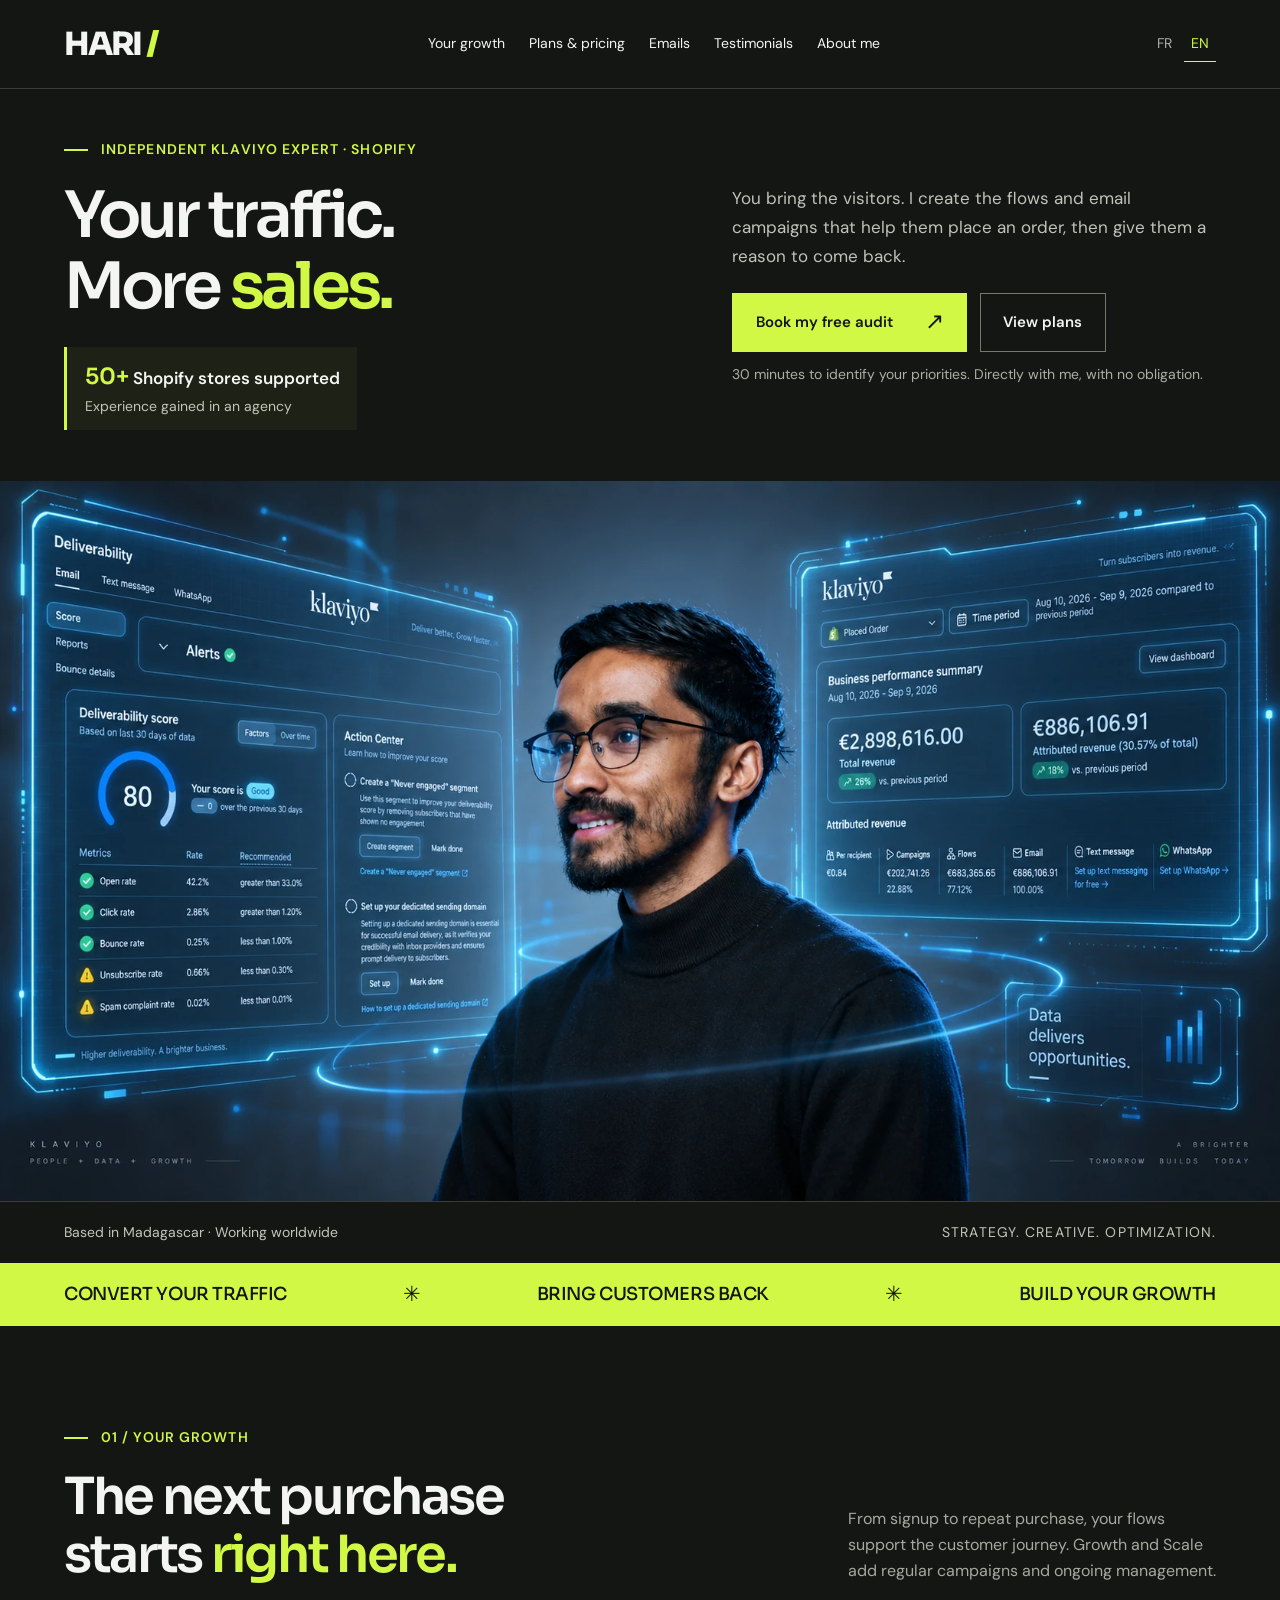
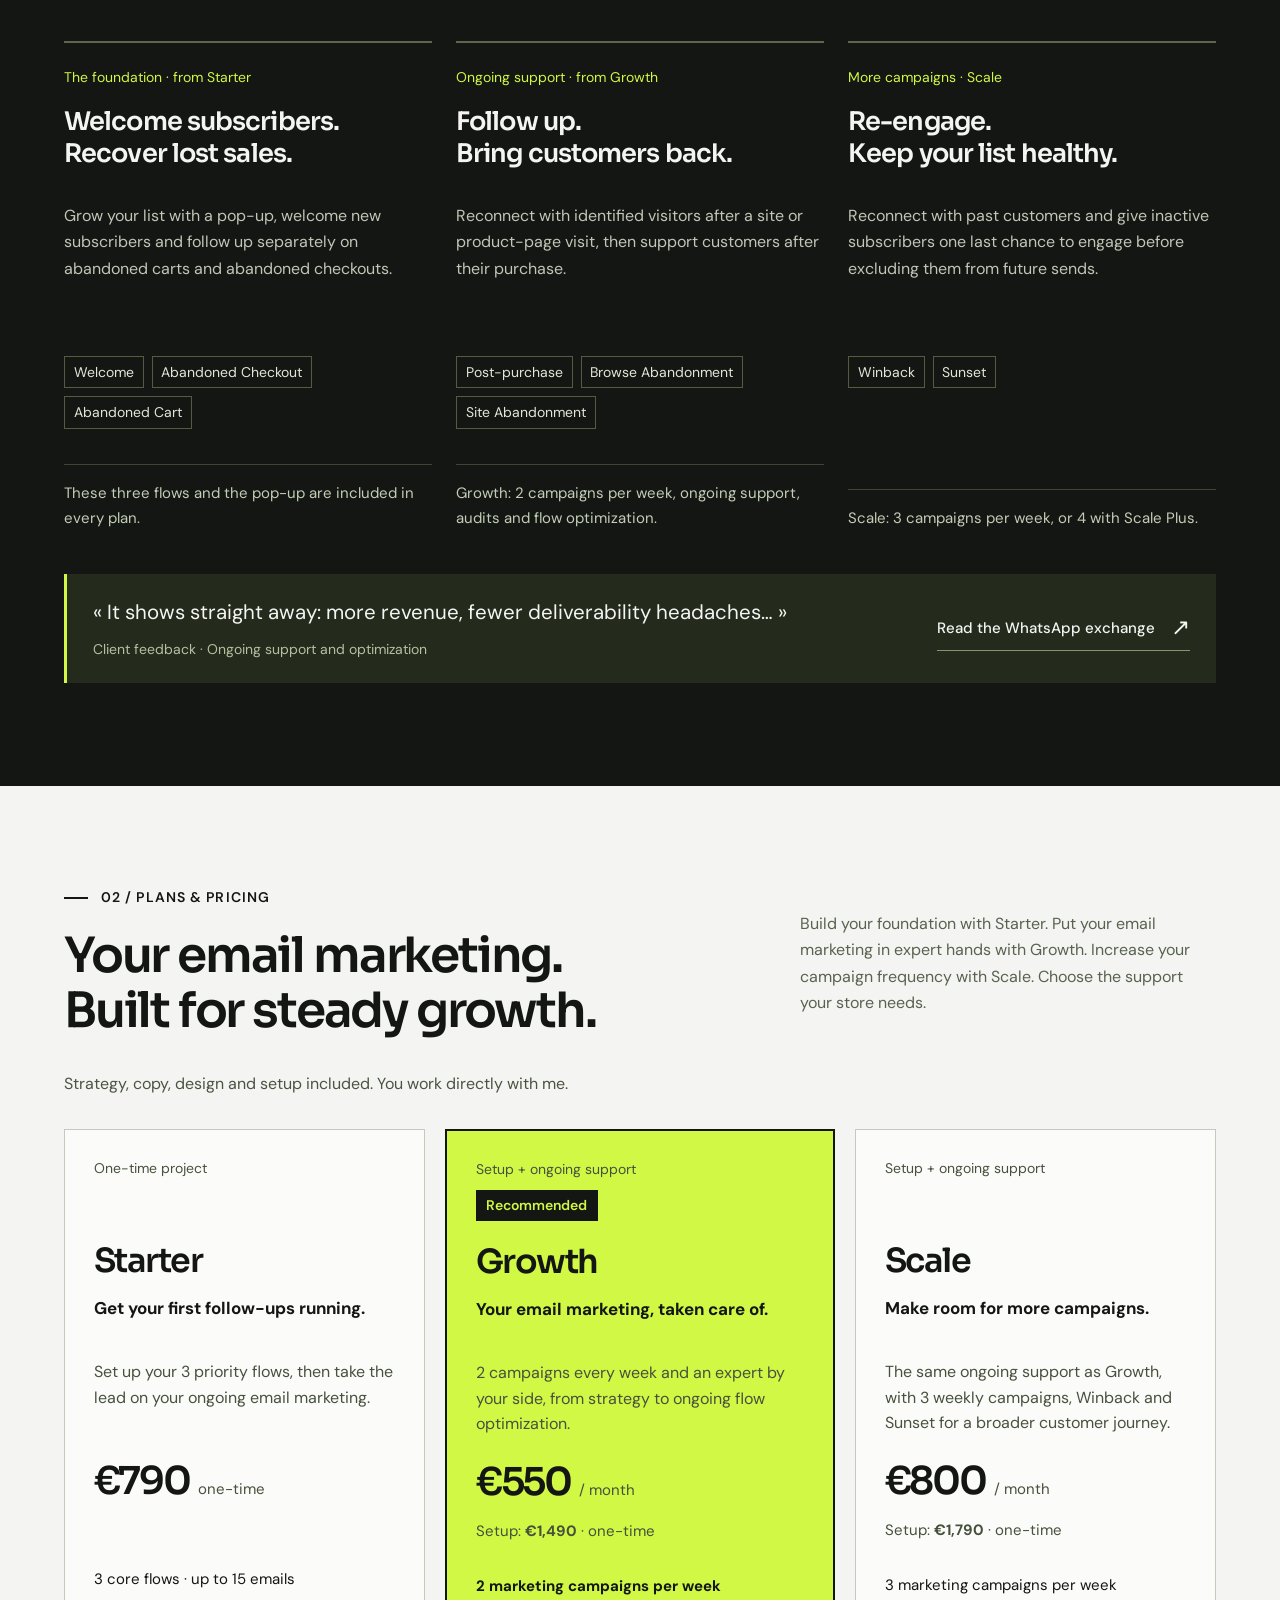
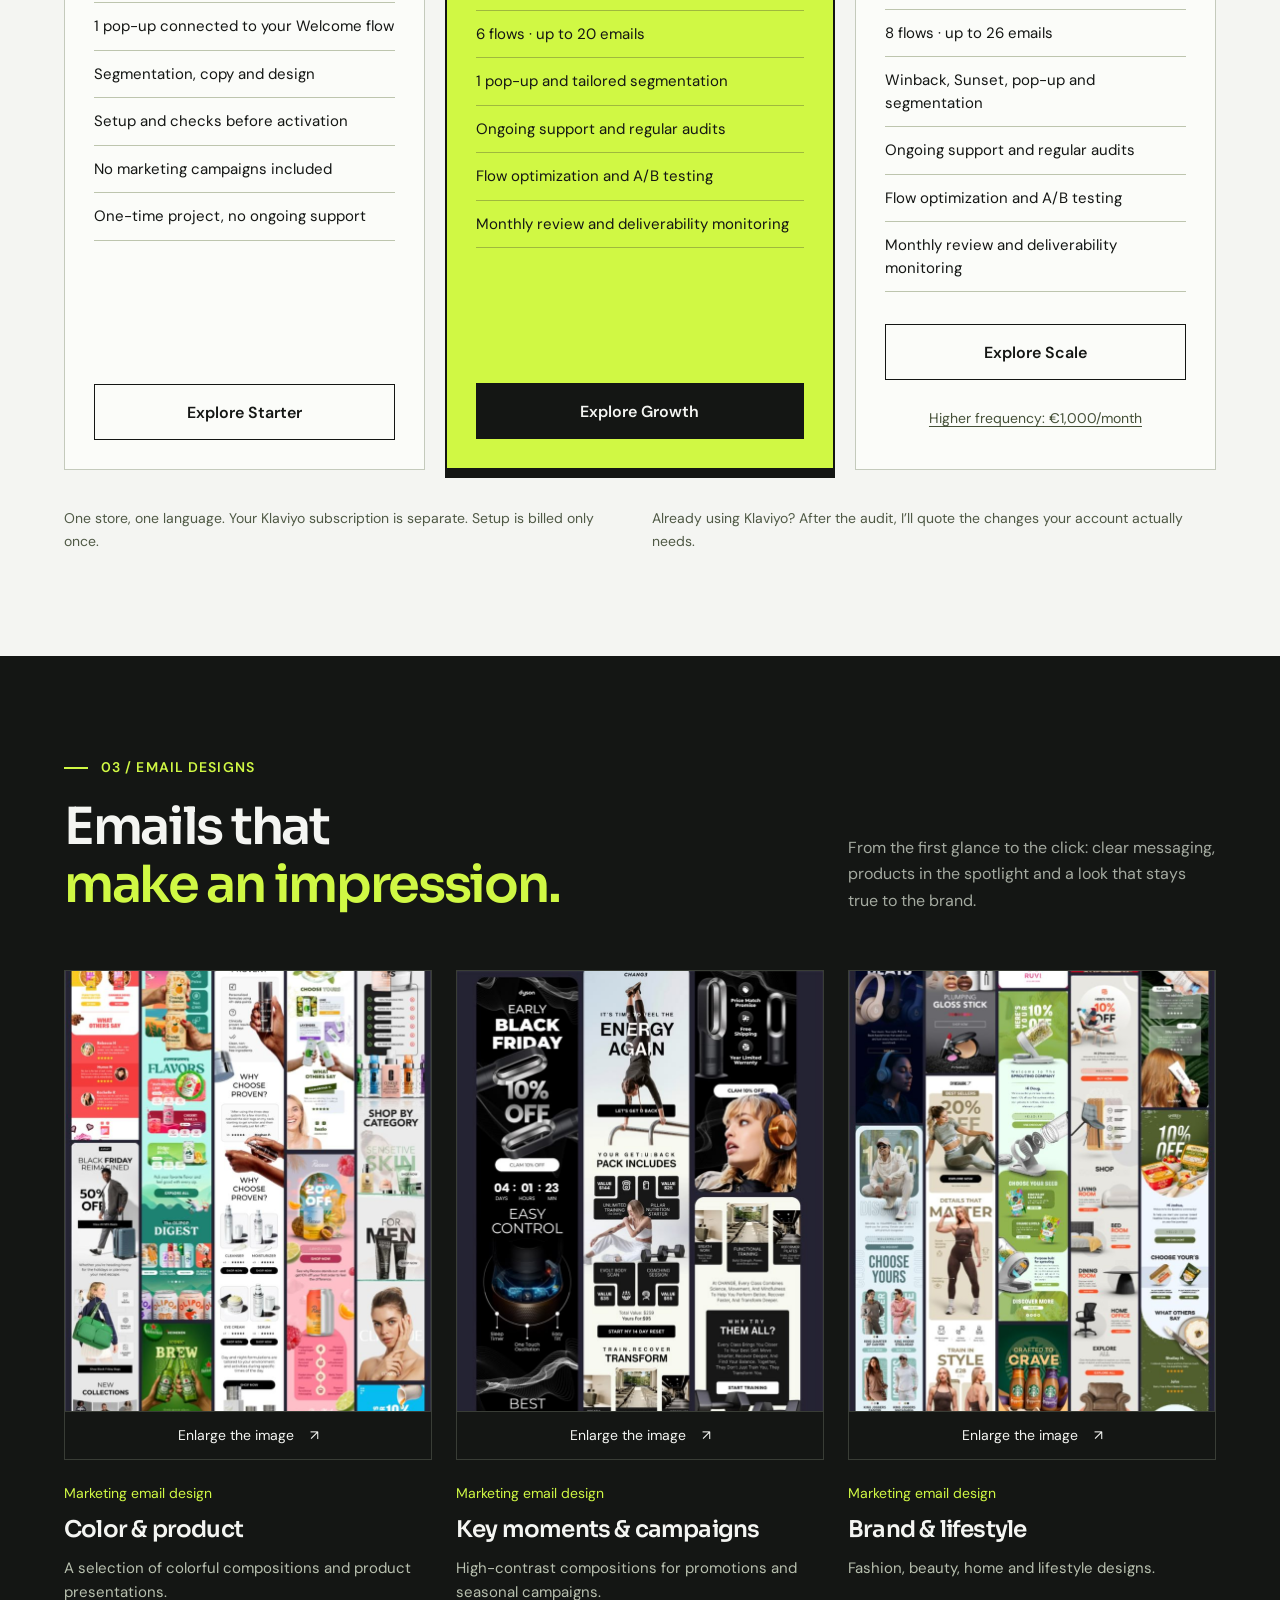
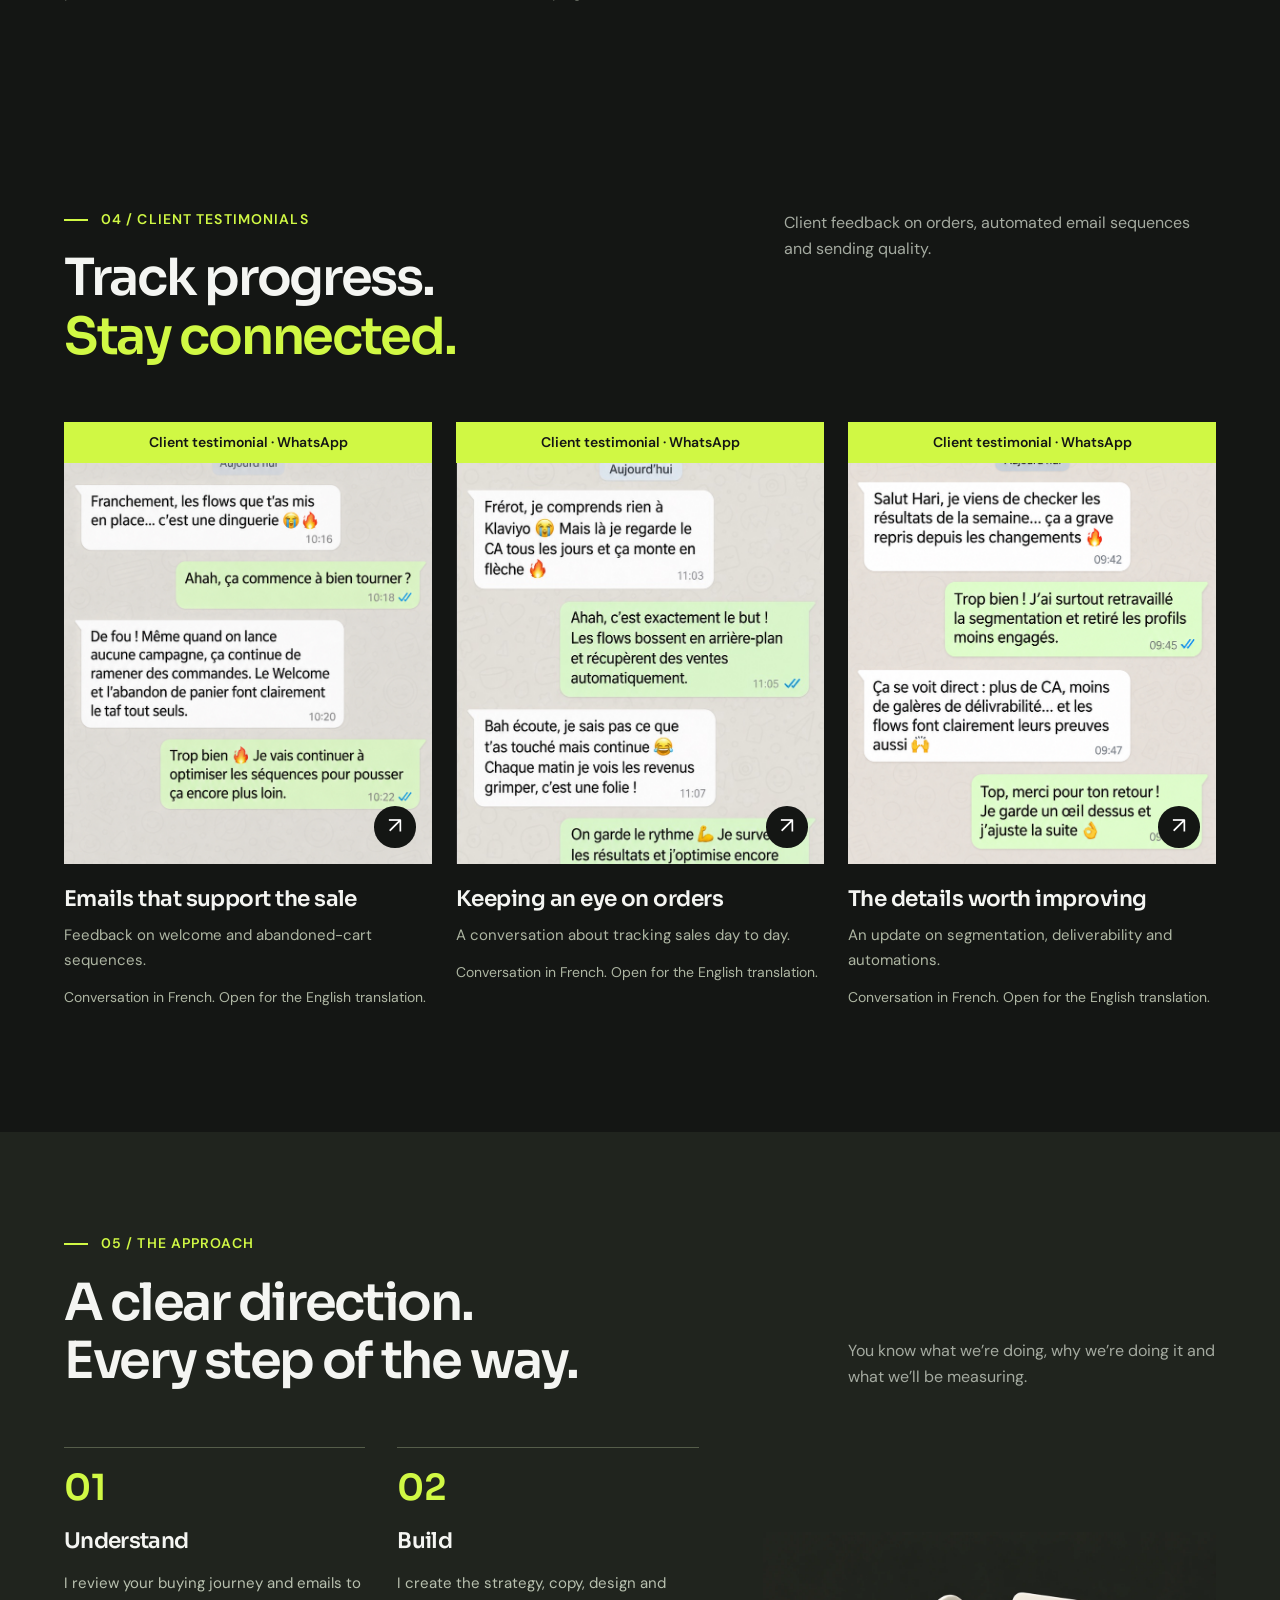
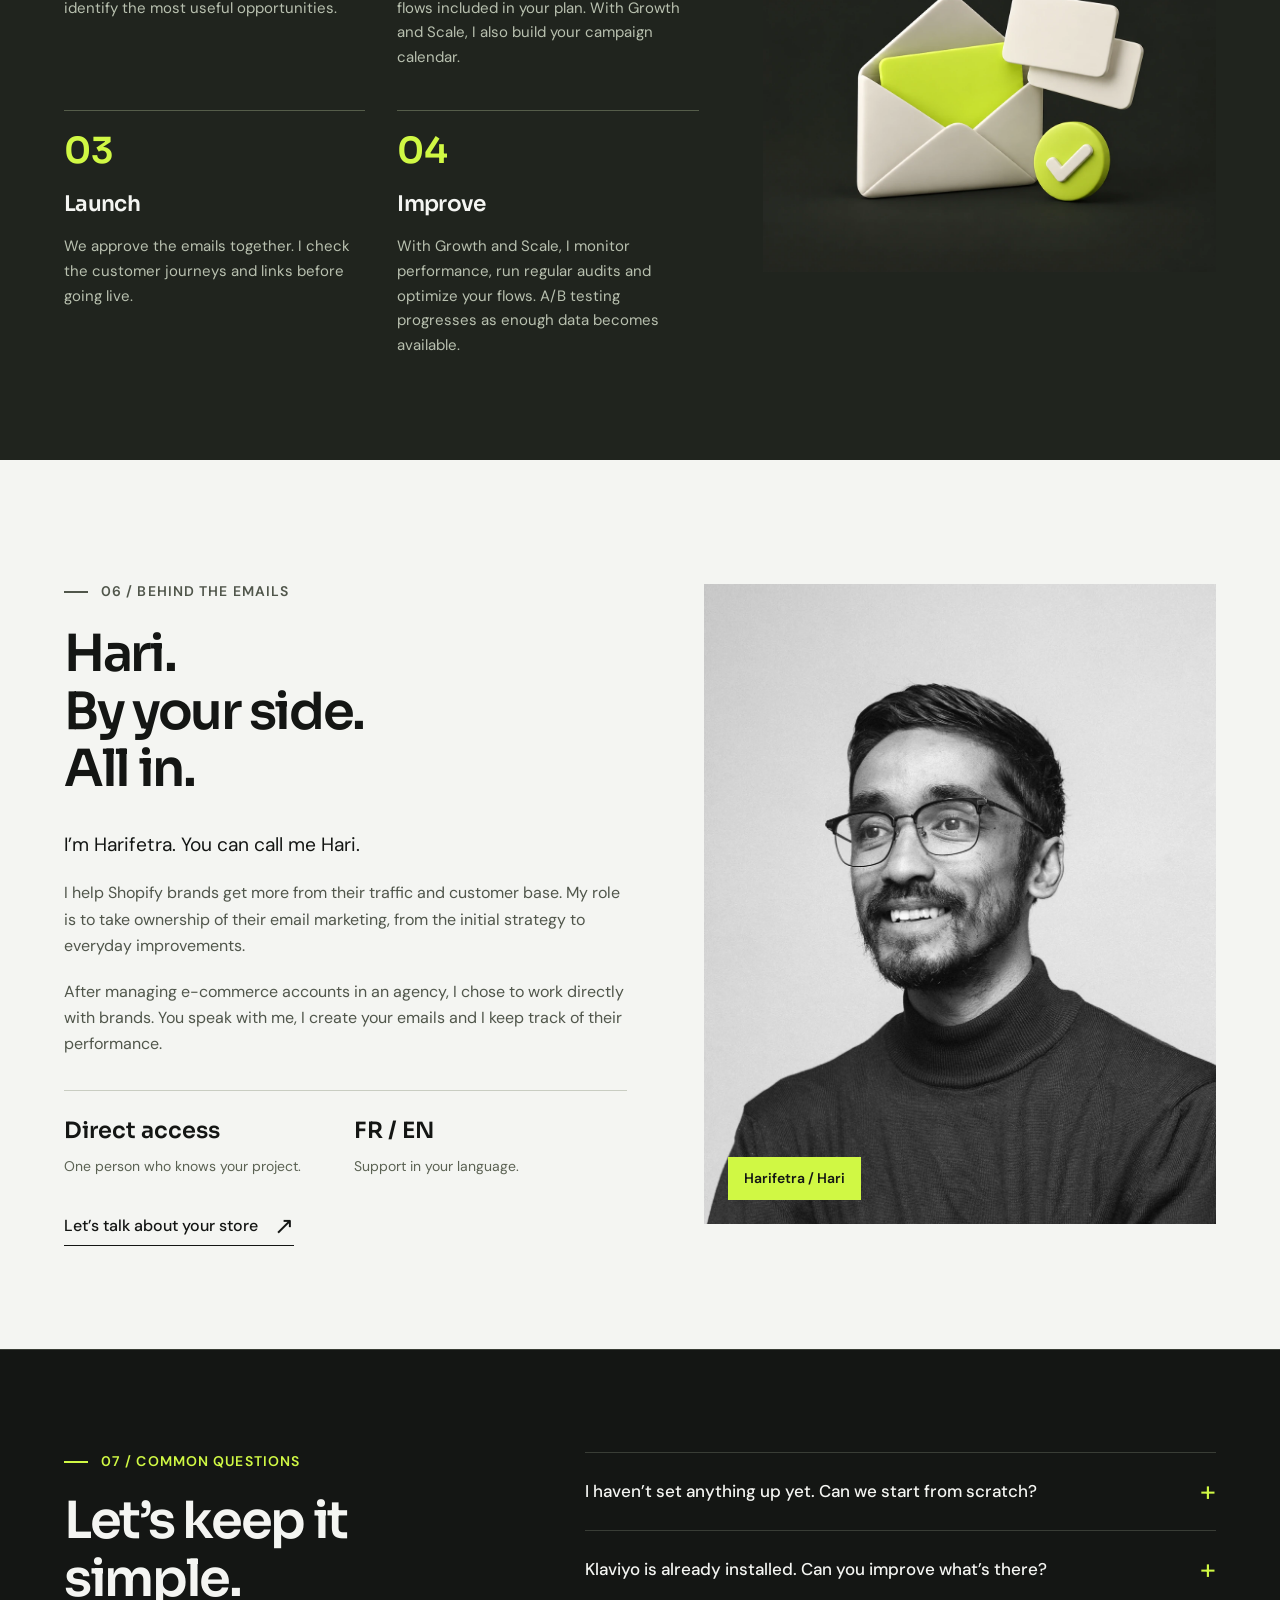
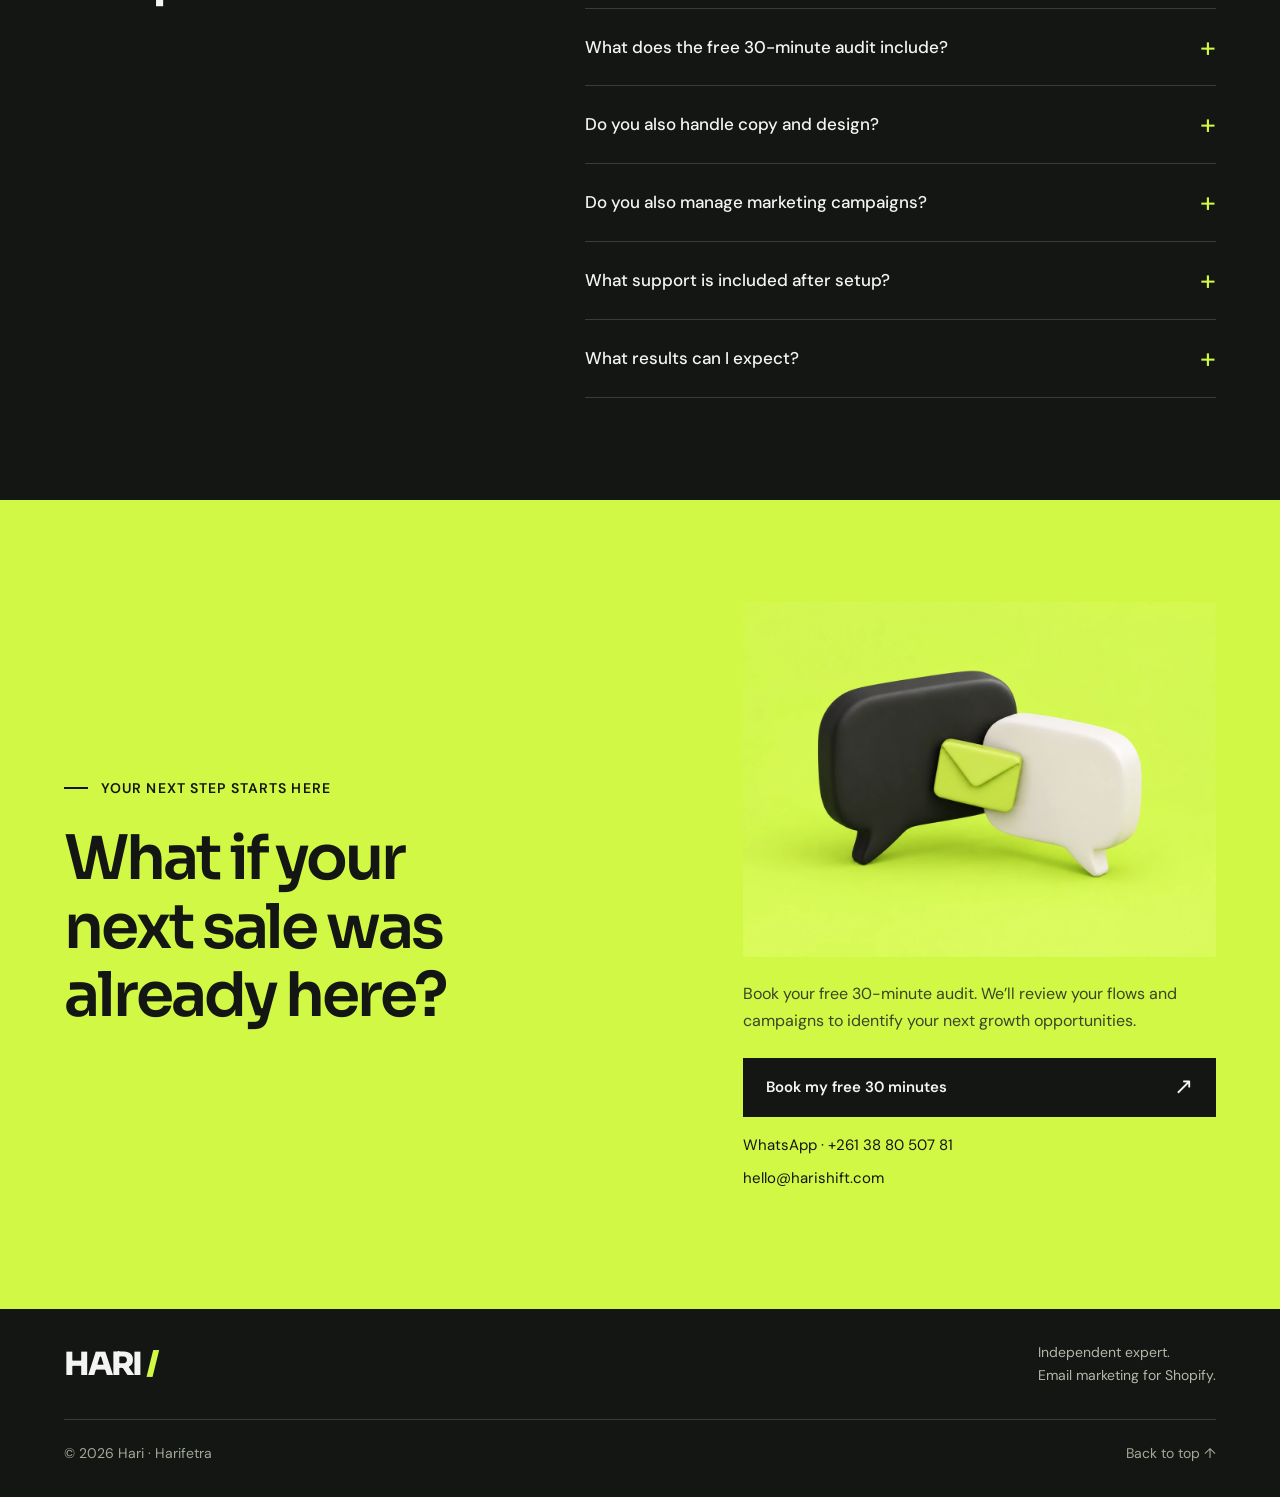
==== commit 9961fb8d: "Add Shopify agency experience proof below the main headline" ====
--- a/en/index.html
+++ b/en/index.html
@@ -4,11 +4,11 @@
 <title>Hari — Turn more of your traffic into sales</title><meta name="description" content="Your traffic deserves to convert. Hari is an independent Klaviyo expert helping Shopify brands with email marketing, retention and ongoing optimization.">
 <link rel="canonical" href="https://harishift.com/en/"><link rel="alternate" hreflang="fr" href="https://harishift.com/"><link rel="alternate" hreflang="en" href="https://harishift.com/en/"><link rel="alternate" hreflang="x-default" href="https://harishift.com/">
 <meta property="og:title" content="Hari — Turn more of your traffic into sales"><meta property="og:description" content="Your traffic deserves to convert. Hari is an independent Klaviyo expert helping Shopify brands with email marketing, retention and ongoing optimization."><meta property="og:type" content="website"><meta property="og:url" content="https://harishift.com/en/"><meta property="og:locale" content="en_US">
-<link rel="icon" href="/assets/favicon.svg" type="image/svg+xml"><link rel="stylesheet" href="/assets/style.css?v=1b5e110f1c"><link rel="stylesheet" href="/assets/media.css?v=1b5e110f1c"><link rel="stylesheet" href="/assets/refresh.css?v=1b5e110f1c"><link rel="stylesheet" href="/assets/offers.css?v=1e666e2a13"><link rel="preload" as="image" href="/assets/hari-banner.webp"><script src="/assets/app.js?v=1b5e110f1c" defer></script><script src="/assets/offers.js?v=1e666e2a13" defer></script><link rel="stylesheet" href="https://assets.calendly.com/assets/external/widget.css"><script src="https://assets.calendly.com/assets/external/widget.js" async></script><script src="/assets/booking.js?v=bb8738166b" defer></script></head>
+<link rel="icon" href="/assets/favicon.svg" type="image/svg+xml"><link rel="stylesheet" href="/assets/style.css?v=f298908c5c"><link rel="stylesheet" href="/assets/media.css?v=f298908c5c"><link rel="stylesheet" href="/assets/refresh.css?v=f298908c5c"><link rel="stylesheet" href="/assets/offers.css?v=1e666e2a13"><link rel="preload" as="image" href="/assets/hari-banner.webp"><script src="/assets/app.js?v=f298908c5c" defer></script><script src="/assets/offers.js?v=1e666e2a13" defer></script><link rel="stylesheet" href="https://assets.calendly.com/assets/external/widget.css"><script src="https://assets.calendly.com/assets/external/widget.js" async></script><script src="/assets/booking.js?v=bb8738166b" defer></script></head>
 <body id="top"><a class="skip" href="#main">Skip to content</a>
 <header class="header"><div class="nav-inner wrap"><a class="brand" href="/en/" aria-label="Hari home">HARI<span> /</span></a><nav class="desktop-nav" aria-label="Main navigation"><a href="#growth">Your growth</a><a href="#offers">Plans &amp; pricing</a><a href="#designs">Emails</a><a href="#examples">Testimonials</a><a href="#about">About me</a></nav><div class="nav-tools"><nav class="languages" aria-label="Language"><a href="/" data-language="fr" lang="fr" hreflang="fr" aria-label="Français">FR</a><a href="/en/" data-language="en" lang="en" hreflang="en" aria-label="English" aria-current="page">EN</a></nav><a class="button" href="https://calendly.com/hello-harishift/30min" target="_blank" rel="noopener noreferrer" data-calendly aria-haspopup="dialog">Free audit · 30 min<span class="arrow" aria-hidden="true">↗</span></a><button class="menu-toggle" aria-label="Open or close the menu" aria-expanded="false" aria-controls="mobile-nav">Menu <span aria-hidden="true">☰</span></button></div></div><nav class="mobile-nav" id="mobile-nav" hidden aria-label="Mobile navigation"><a href="#growth">Your growth</a><a href="#offers">Plans &amp; pricing</a><a href="#designs">Emails</a><a href="#examples">Testimonials</a><a href="#about">About me</a><a class="button" href="https://calendly.com/hello-harishift/30min" target="_blank" rel="noopener noreferrer" data-calendly aria-haspopup="dialog">Free audit · 30 min<span class="arrow" aria-hidden="true">↗</span></a></nav></header>
 <main id="main">
-<section class="hero"><div class="hero-lead wrap"><div><p class="eyebrow lime">Independent Klaviyo expert · Shopify</p><h1><span>Your traffic.</span><span>More <em>sales.</em></span></h1></div><div class="hero-summary"><p class="hero-description">You bring the visitors. I create the flows and email campaigns that help them place an order, then give them a reason to come back.</p><div class="hero-actions"><a class="button" href="https://calendly.com/hello-harishift/30min" target="_blank" rel="noopener noreferrer" data-calendly aria-haspopup="dialog">Book my free audit<span class="arrow" aria-hidden="true">↗</span></a><a class="button button-outline" href="#offers">View plans</a></div><p class="hero-note">30 minutes to identify your priorities. Directly with me, with no obligation.</p></div></div><figure class="hero-banner"><img src="/assets/hari-banner.webp" width="1672" height="941" alt="Hari surrounded by blue holographic Klaviyo dashboards" fetchpriority="high"></figure><div class="hero-bottom wrap"><span>Based in Madagascar · Working worldwide</span><span>Strategy. Creative. Optimization.</span></div></section>
+<section class="hero"><div class="hero-lead wrap"><div><p class="eyebrow lime">Independent Klaviyo expert · Shopify</p><h1><span>Your traffic.</span><span>More <em>sales.</em></span></h1><div class="hero-experience"><p class="hero-experience-main"><strong>50+</strong> Shopify stores supported</p><p class="hero-experience-context">Experience gained in an agency</p></div></div><div class="hero-summary"><p class="hero-description">You bring the visitors. I create the flows and email campaigns that help them place an order, then give them a reason to come back.</p><div class="hero-actions"><a class="button" href="https://calendly.com/hello-harishift/30min" target="_blank" rel="noopener noreferrer" data-calendly aria-haspopup="dialog">Book my free audit<span class="arrow" aria-hidden="true">↗</span></a><a class="button button-outline" href="#offers">View plans</a></div><p class="hero-note">30 minutes to identify your priorities. Directly with me, with no obligation.</p></div></div><figure class="hero-banner"><img src="/assets/hari-banner.webp" width="1672" height="941" alt="Hari surrounded by blue holographic Klaviyo dashboards" fetchpriority="high"></figure><div class="hero-bottom wrap"><span>Based in Madagascar · Working worldwide</span><span>Strategy. Creative. Optimization.</span></div></section>
 <div class="band"><span>Convert your traffic</span><i aria-hidden="true">✳</i><span>Bring customers back</span><i aria-hidden="true">✳</i><span>Build your growth</span></div>
 <section class="impact section wrap" id="growth"><div class="section-head reveal"><div><p class="eyebrow lime">01 / Your growth</p><h2>The next purchase<br>starts <span class="lime">right here.</span></h2></div><p>From signup to repeat purchase, your flows support the customer journey. Growth and Scale add regular campaigns and ongoing management.</p></div><div class="growth-services"><article class="growth-service reveal"><p class="growth-service-label">The foundation · from Starter</p><h3>Welcome subscribers.<br>Recover lost sales.</h3><p class="growth-service-description">Grow your list with a pop-up, welcome new subscribers and follow up separately on abandoned carts and abandoned checkouts.</p><ul class="growth-flow-tags"><li>Welcome</li><li>Abandoned Checkout</li><li>Abandoned Cart</li></ul><p class="growth-service-scope">These three flows and the pop-up are included in every plan.</p></article><article class="growth-service reveal"><p class="growth-service-label">Ongoing support · from Growth</p><h3>Follow up.<br>Bring customers back.</h3><p class="growth-service-description">Reconnect with identified visitors after a site or product-page visit, then support customers after their purchase.</p><ul class="growth-flow-tags"><li>Post-purchase</li><li>Browse Abandonment</li><li>Site Abandonment</li></ul><p class="growth-service-scope">Growth: 2 campaigns per week, ongoing support, audits and flow optimization.</p></article><article class="growth-service reveal"><p class="growth-service-label">More campaigns · Scale</p><h3>Re-engage.<br>Keep your list healthy.</h3><p class="growth-service-description">Reconnect with past customers and give inactive subscribers one last chance to engage before excluding them from future sends.</p><ul class="growth-flow-tags"><li>Winback</li><li>Sunset</li></ul><p class="growth-service-scope">Scale: 3 campaigns per week, or 4 with Scale Plus.</p></article></div><figure class="growth-proof"><div><blockquote>« It shows straight away: more revenue, fewer deliverability headaches… »</blockquote><figcaption>Client feedback · Ongoing support and optimization</figcaption></div><button class="text-link" type="button" data-proof="/assets/example-1.jpg" data-proof-alt="The details worth improving" data-transcript="#transcript-2">Read the WhatsApp exchange<span class="arrow" aria-hidden="true">↗</span></button></figure></section>
 <section class="offers offers-v2 section" id="offers"><div class="wrap">
--- a/assets/refresh.css
+++ b/assets/refresh.css
@@ -6,6 +6,10 @@
 .eyebrow{font-family:var(--body);font-size:.875rem;letter-spacing:.08em}.desktop-nav{gap:1.5rem}.nav-inner{gap:1.5rem}
 .hero-lead{display:grid;grid-template-columns:1.25fr 1fr;gap:clamp(2rem,5vw,6rem);align-items:center;padding-block:clamp(2.5rem,4vw,4.5rem)}
 .hero h1{font-family:var(--display);font-size:clamp(2.8rem,5vw,5.2rem);line-height:1.12;letter-spacing:-.06em;margin-top:1.25rem;font-weight:600}
+.hero-experience{width:fit-content;max-width:100%;margin-top:1.5rem;padding:.8rem 1.1rem;border-left:3px solid var(--lime);background:rgba(208,248,68,.05)}
+.hero-experience-main{font-size:1.0625rem;line-height:1.5;font-weight:600;color:var(--paper)}
+.hero-experience-main strong{font-family:var(--display);font-size:1.4rem;font-weight:600;color:var(--lime)}
+.hero-experience-context{margin-top:.15rem;font-size:.875rem;line-height:1.5;color:#bfc7b5}
 .hero h1 em{font-style:normal}.hero-description{margin-top:0;font-size:1.0625rem;max-width:35rem}.hero-actions{margin-top:1.4rem}.hero-note{margin-top:.7rem}
 .hero-banner{width:100%;aspect-ratio:16/9;background:#0b1823;overflow:hidden;margin:0}.hero-banner img{width:100%;height:100%;object-fit:contain;object-position:center;filter:none}
 .hero-bottom{padding-block:1.2rem}.band{font-family:var(--display);font-size:clamp(1rem,1.4vw,1.45rem);font-weight:500;line-height:1.4;letter-spacing:-.025em}
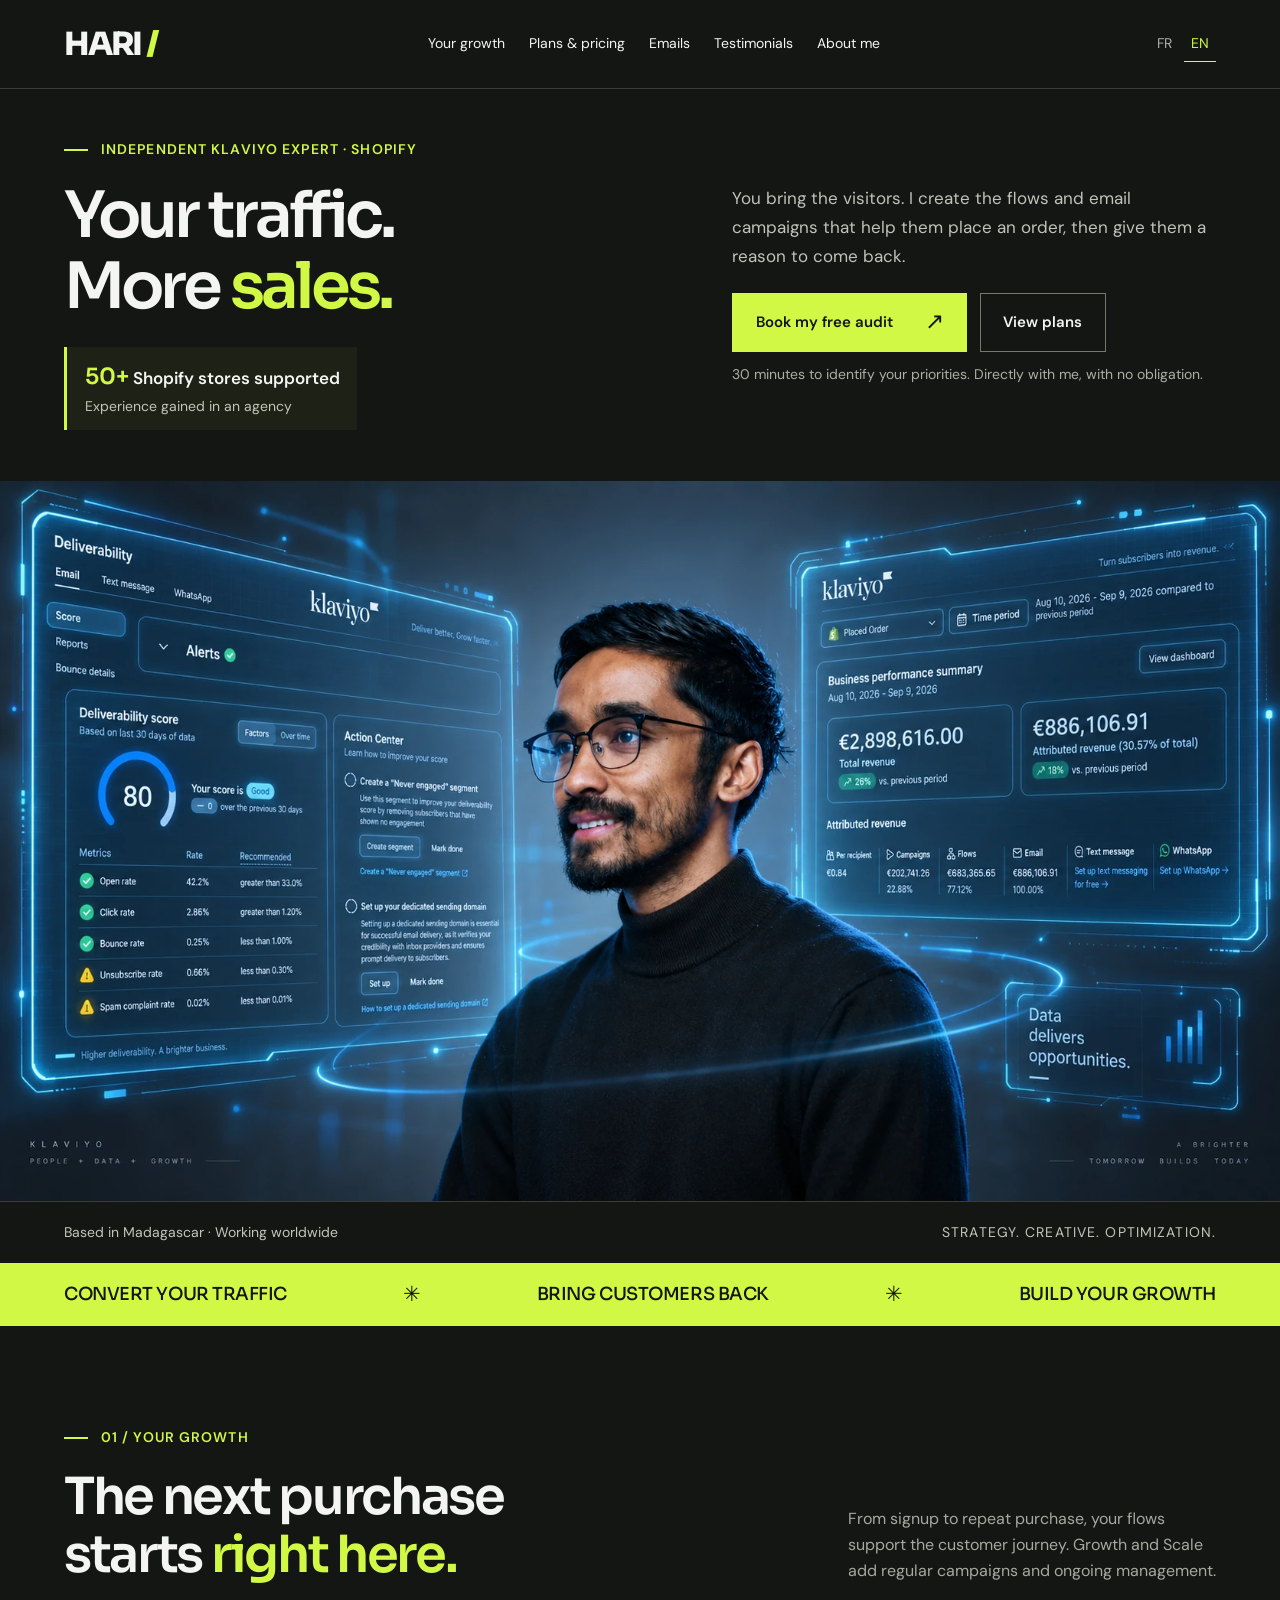
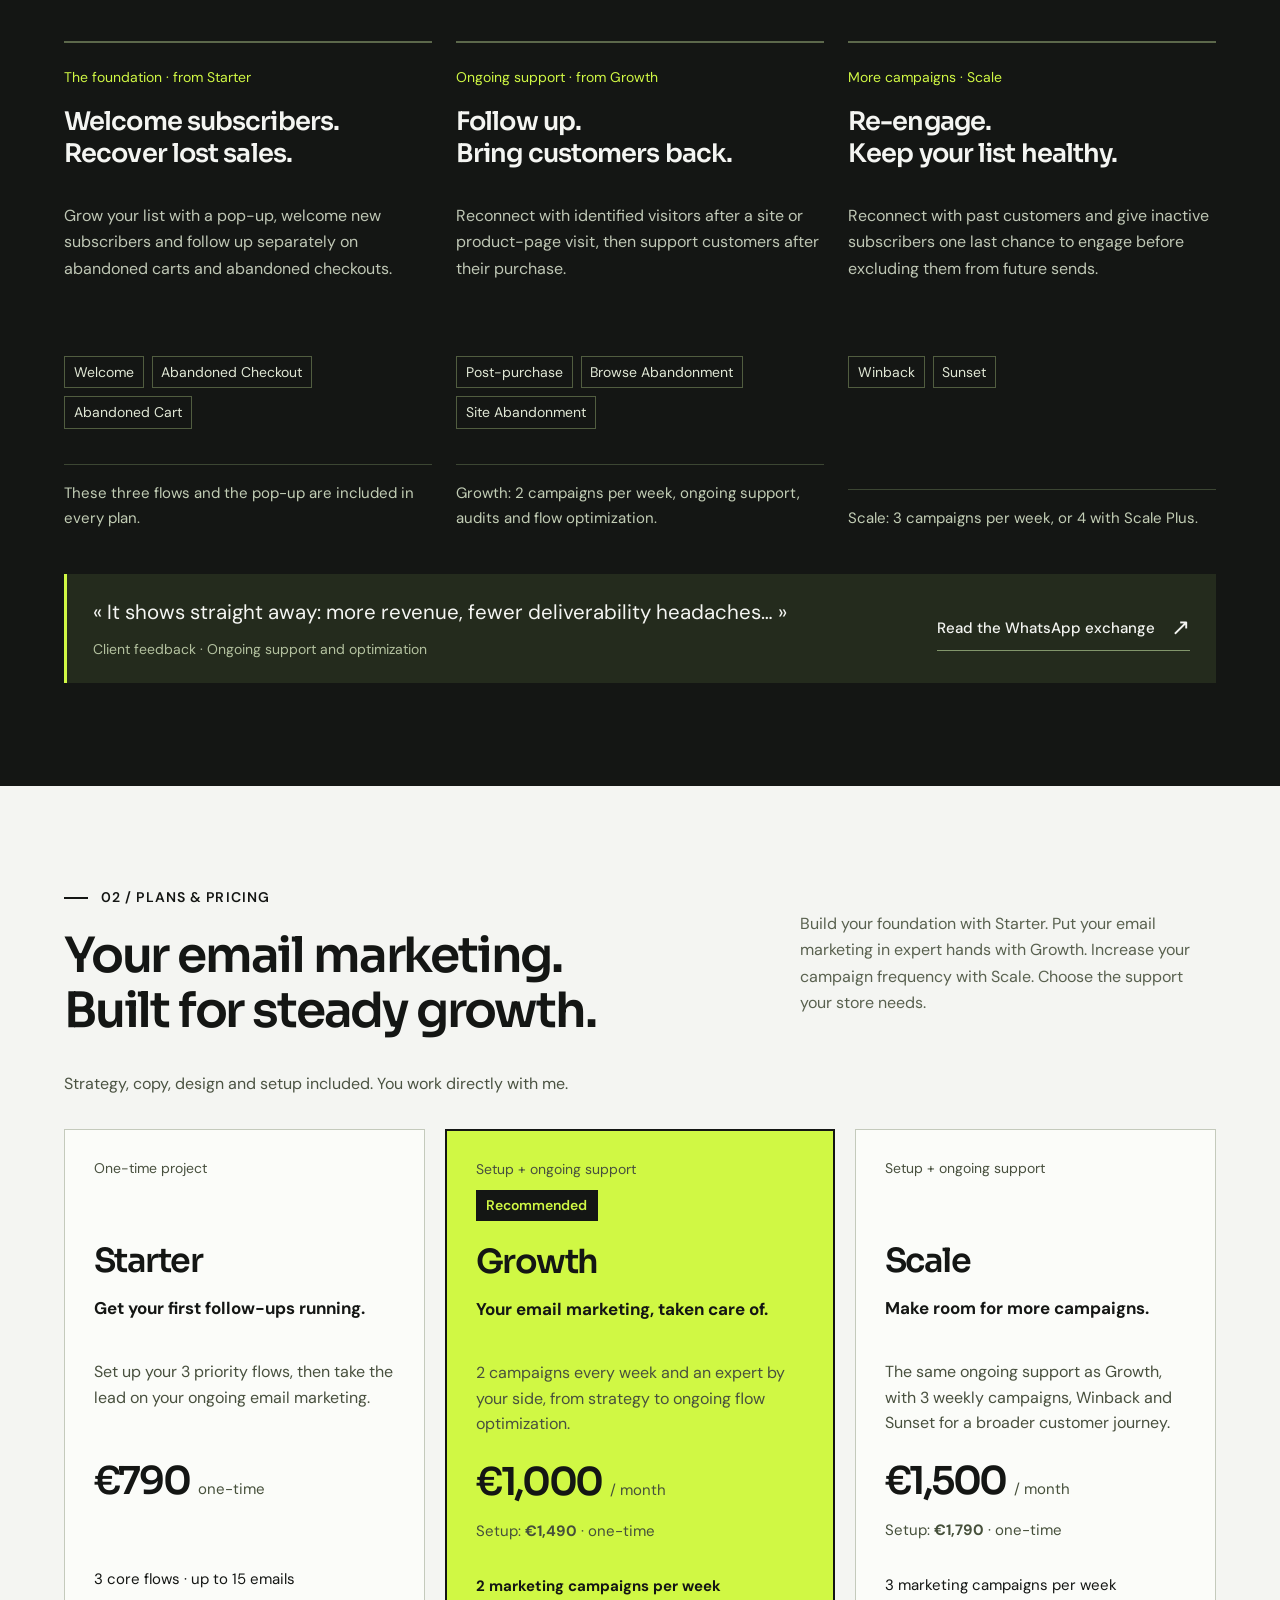
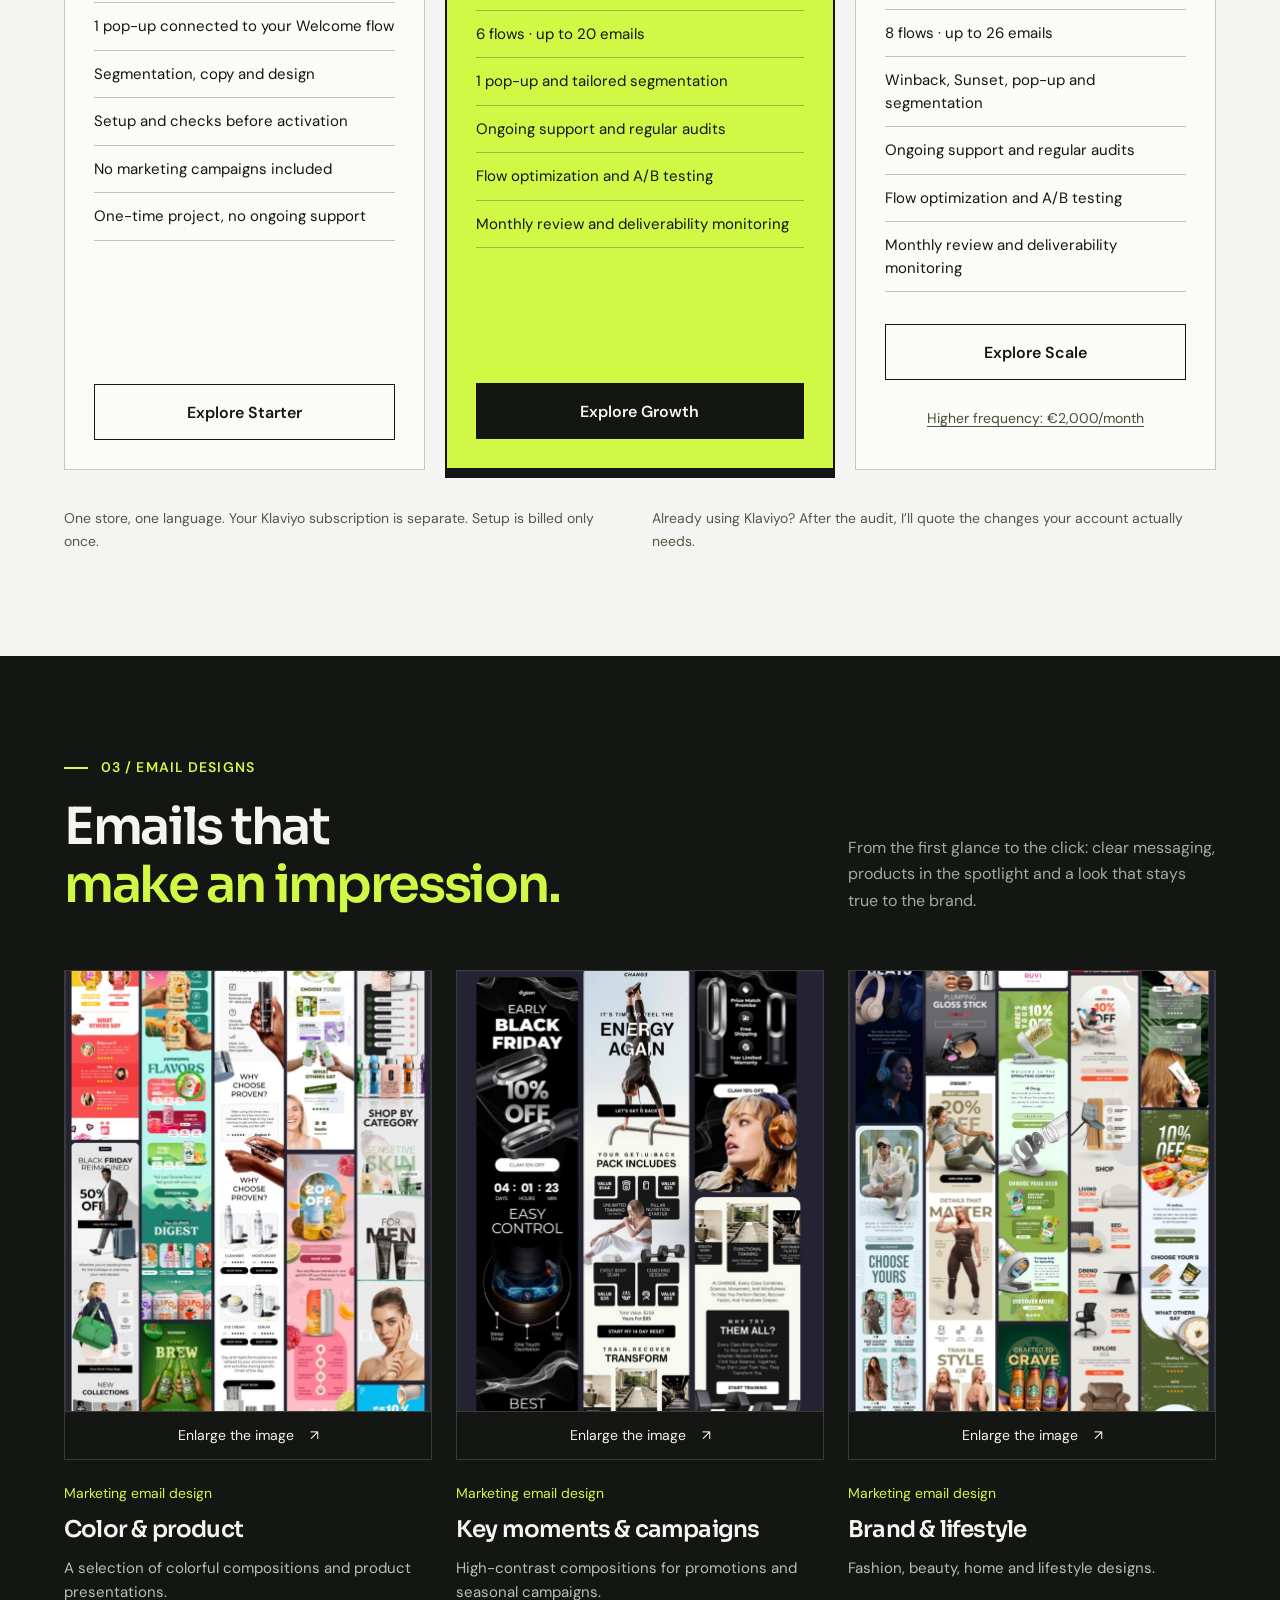
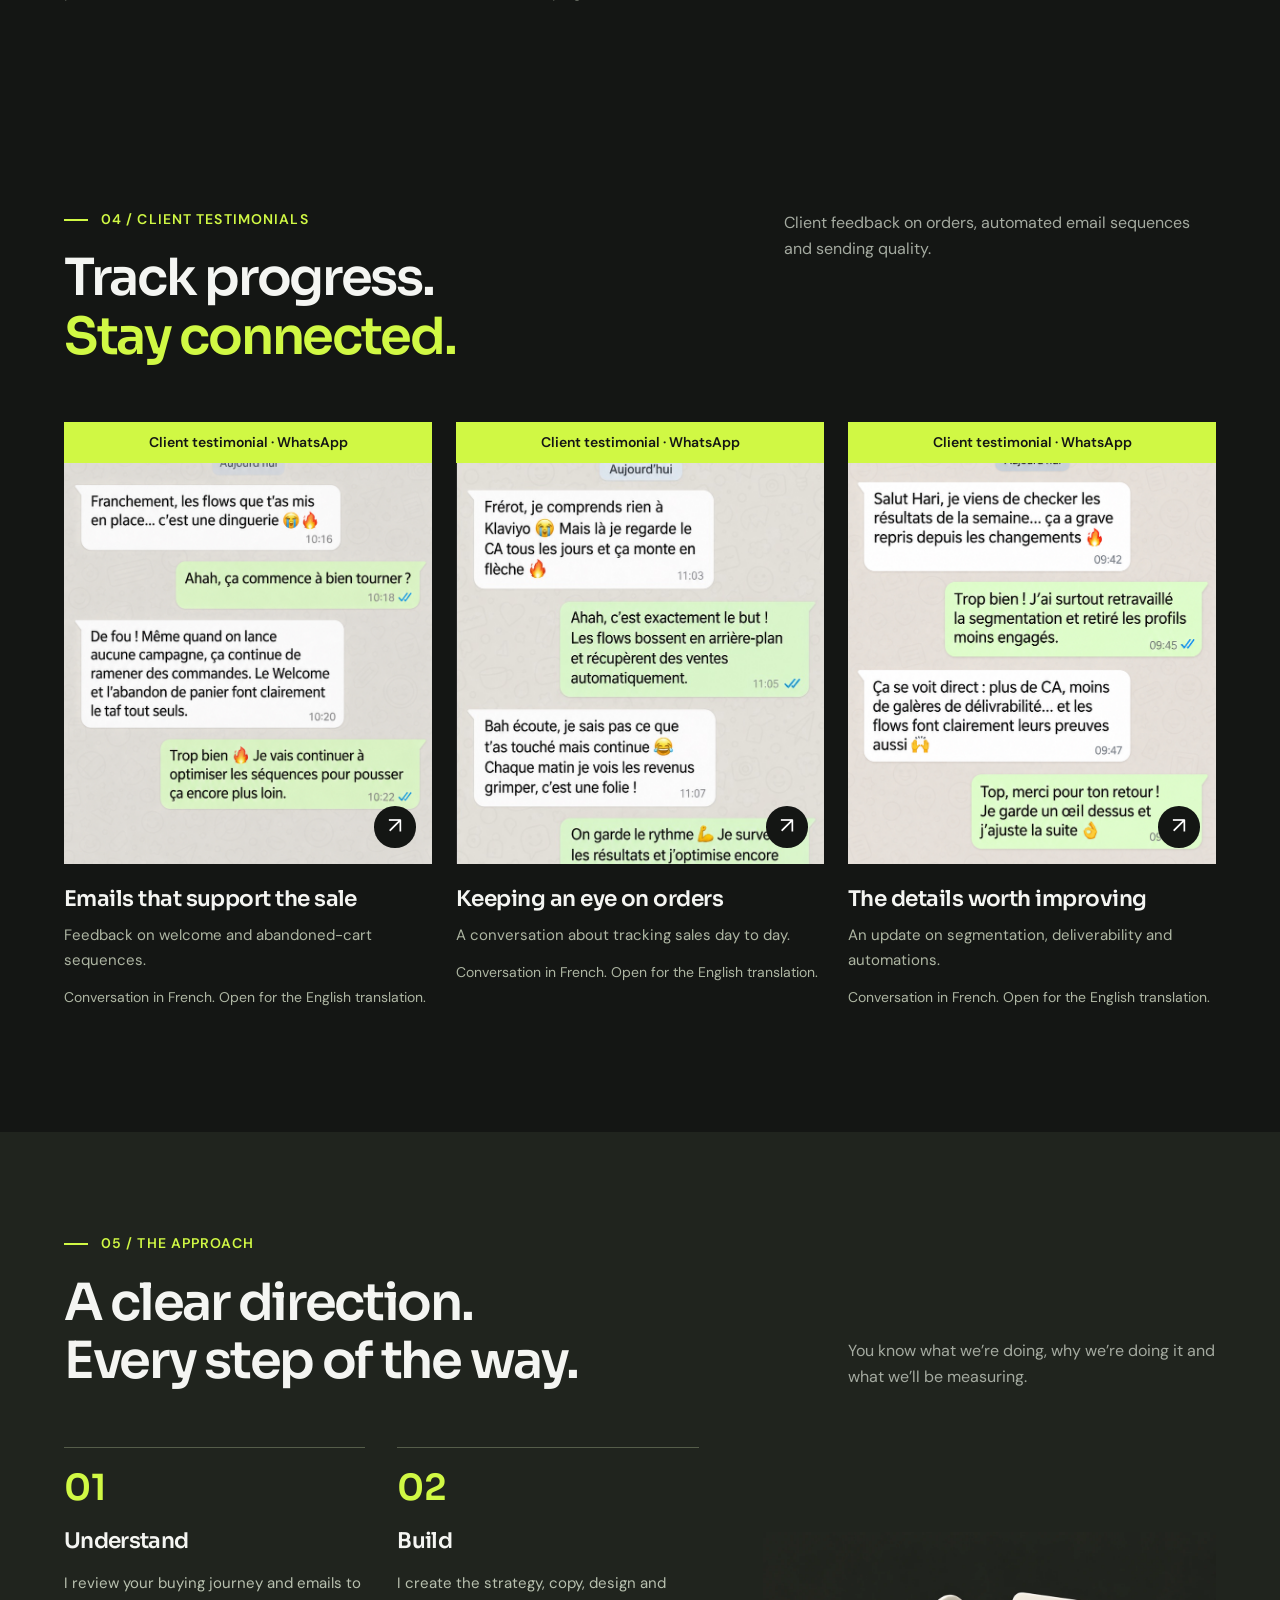
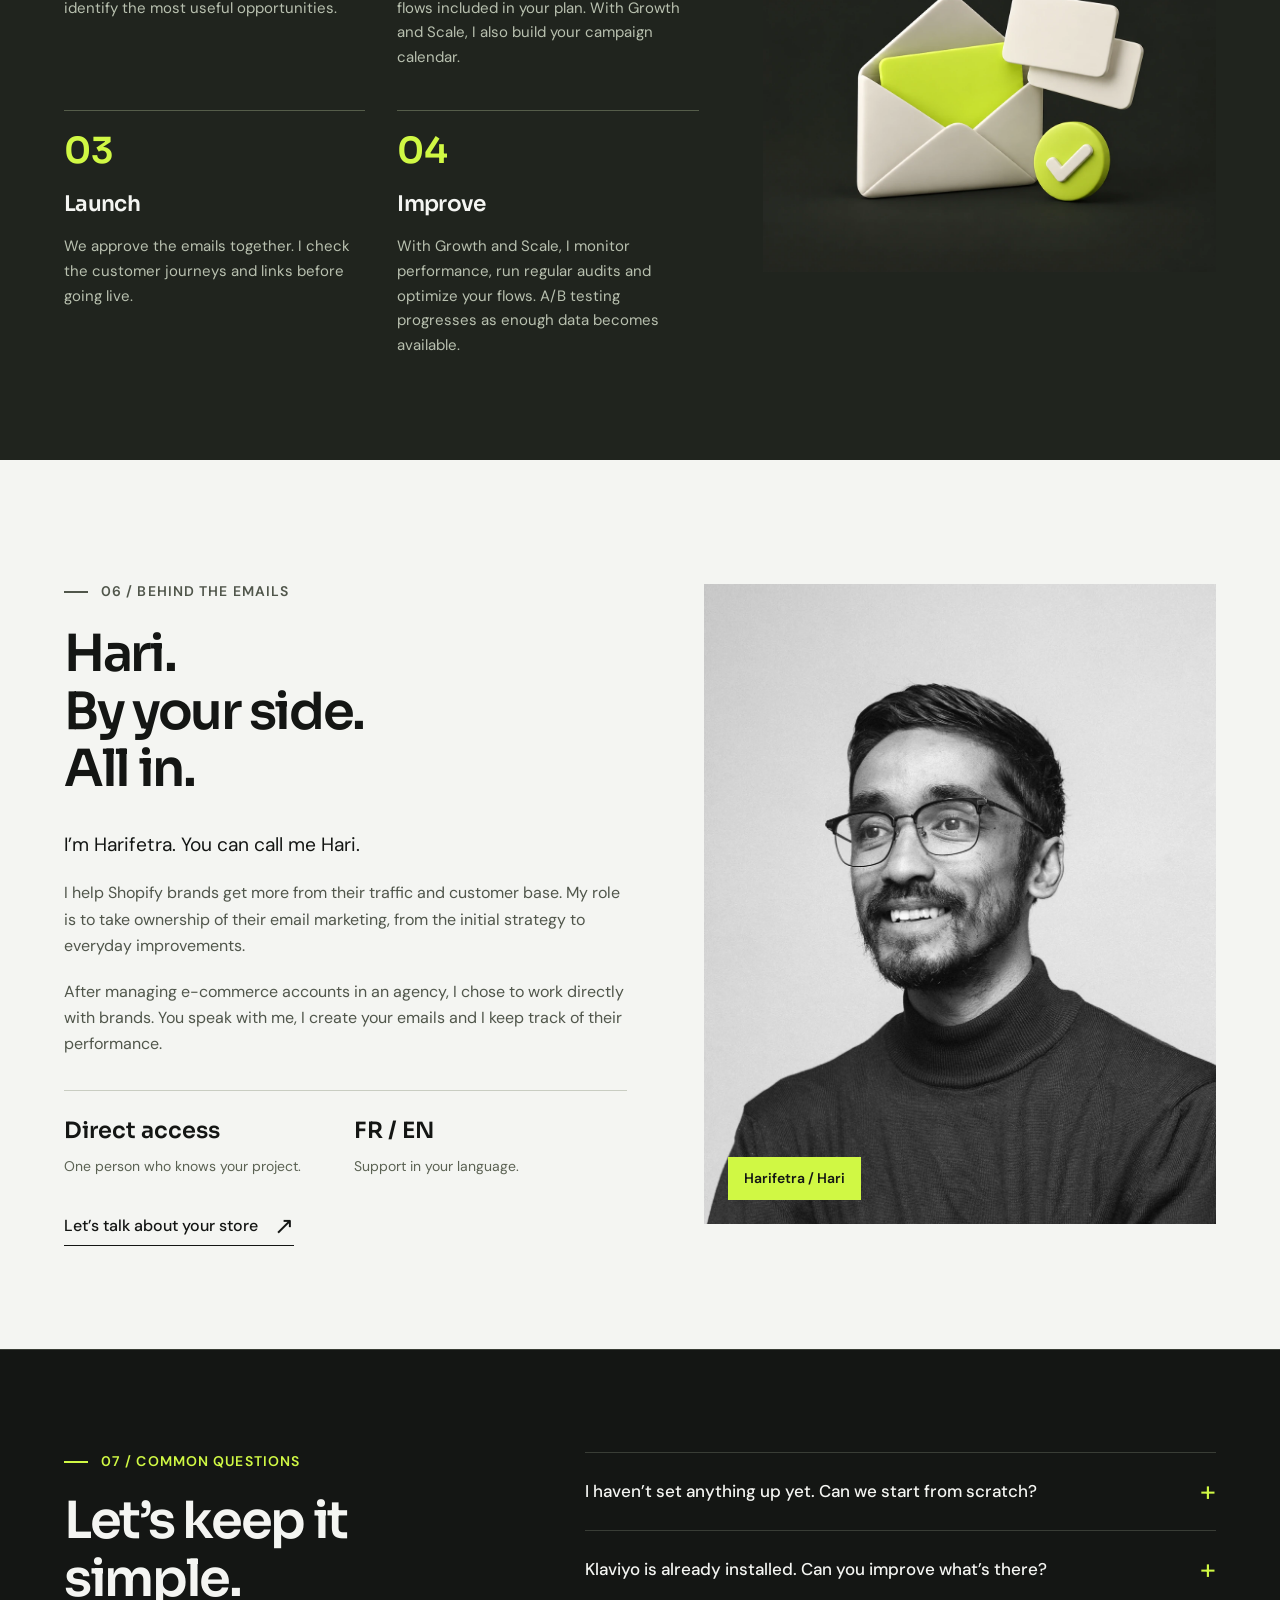
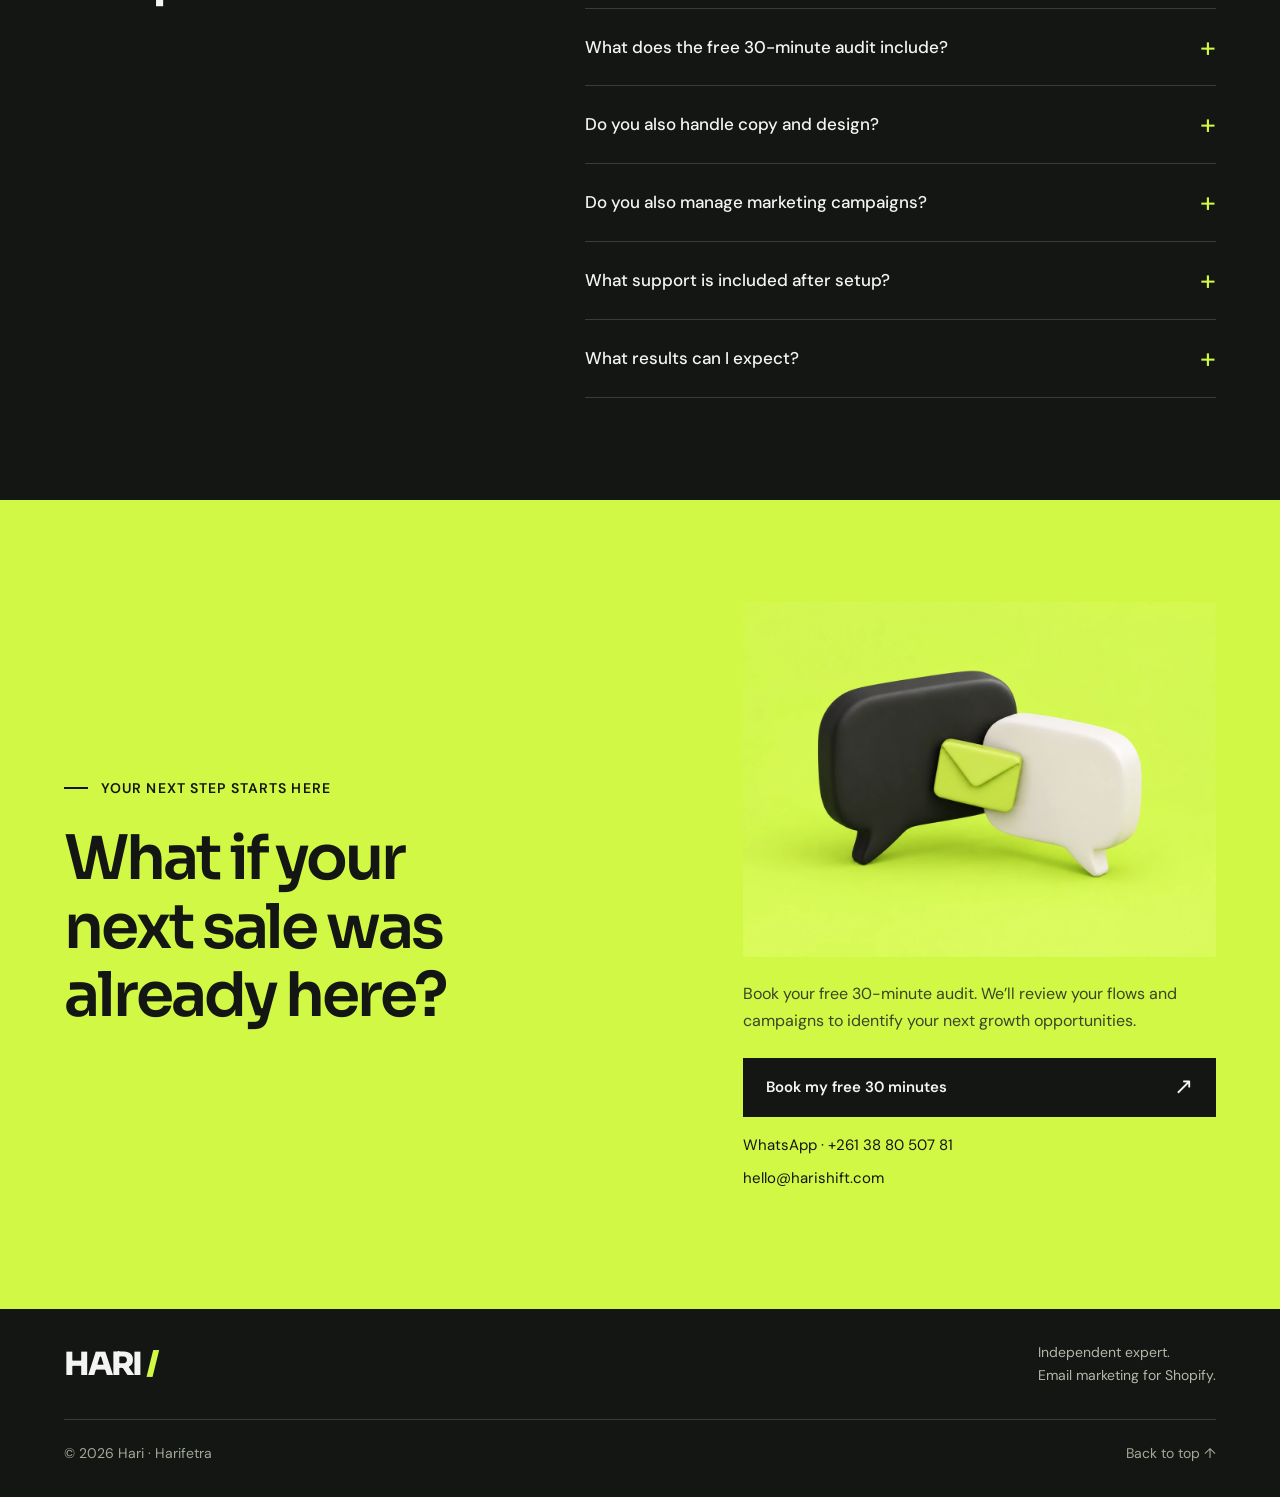
==== commit 8efbebde: "Update recurring plan prices FR and EN" ====
--- a/en/index.html
+++ b/en/index.html
@@ -19,7 +19,7 @@
 <h3 id="plan-growth-title">Growth</h3>
 <p class="plan-benefit">Your email marketing, taken care of.</p>
 <p class="plan-description">2 campaigns every week and an expert by your side, from strategy to ongoing flow optimization.</p>
-<div class="plan-pricing"><p class="plan-price"><strong>€550</strong><span>/ month</span></p><p class="plan-setup">Setup: <strong>€1,490</strong> · one-time</p></div><ul class="plan-features"><li>2 marketing campaigns per week</li><li>6 flows · up to 20 emails</li><li>1 pop-up and tailored segmentation</li><li>Ongoing support and regular audits</li><li>Flow optimization and A/B testing</li><li>Monthly review and deliverability monitoring</li></ul>
+<div class="plan-pricing"><p class="plan-price"><strong>€1,000</strong><span>/ month</span></p><p class="plan-setup">Setup: <strong>€1,490</strong> · one-time</p></div><ul class="plan-features"><li>2 marketing campaigns per week</li><li>6 flows · up to 20 emails</li><li>1 pop-up and tailored segmentation</li><li>Ongoing support and regular audits</li><li>Flow optimization and A/B testing</li><li>Monthly review and deliverability monitoring</li></ul>
 <div class="plan-actions"><button type="button" class="plan-button plan-button-primary" data-open-offer="offer-growth" aria-haspopup="dialog">Explore Growth</button></div>
 </article><article class="plan-card plan-starter" aria-labelledby="plan-starter-title">
 <div class="plan-label"><span>One-time project</span></div>
@@ -33,8 +33,8 @@
 <h3 id="plan-scale-title">Scale</h3>
 <p class="plan-benefit">Make room for more campaigns.</p>
 <p class="plan-description">The same ongoing support as Growth, with 3 weekly campaigns, Winback and Sunset for a broader customer journey.</p>
-<div class="plan-pricing"><p class="plan-price"><strong>€800</strong><span>/ month</span></p><p class="plan-setup">Setup: <strong>€1,790</strong> · one-time</p></div><ul class="plan-features"><li>3 marketing campaigns per week</li><li>8 flows · up to 26 emails</li><li>Winback, Sunset, pop-up and segmentation</li><li>Ongoing support and regular audits</li><li>Flow optimization and A/B testing</li><li>Monthly review and deliverability monitoring</li></ul>
-<div class="plan-actions"><button type="button" class="plan-button" data-open-offer="offer-scale" aria-haspopup="dialog">Explore Scale</button><button type="button" class="plan-upgrade" data-open-offer="offer-scale-plus" aria-haspopup="dialog">Higher frequency: €1,000/month</button></div>
+<div class="plan-pricing"><p class="plan-price"><strong>€1,500</strong><span>/ month</span></p><p class="plan-setup">Setup: <strong>€1,790</strong> · one-time</p></div><ul class="plan-features"><li>3 marketing campaigns per week</li><li>8 flows · up to 26 emails</li><li>Winback, Sunset, pop-up and segmentation</li><li>Ongoing support and regular audits</li><li>Flow optimization and A/B testing</li><li>Monthly review and deliverability monitoring</li></ul>
+<div class="plan-actions"><button type="button" class="plan-button" data-open-offer="offer-scale" aria-haspopup="dialog">Explore Scale</button><button type="button" class="plan-upgrade" data-open-offer="offer-scale-plus" aria-haspopup="dialog">Higher frequency: €2,000/month</button></div>
 </article></div>
 <div class="plans-notes"><p>One store, one language. Your Klaviyo subscription is separate. Setup is billed only once.</p><p>Already using Klaviyo? After the audit, I’ll quote the changes your account actually needs.</p></div>
 </div><dialog id="offer-starter" class="offer-dialog" aria-labelledby="offer-starter-title" aria-describedby="offer-starter-intro">
@@ -47,7 +47,7 @@
 <div class="plan-next"><h3>Let’s start with your store.</h3><p>Send me your store link on WhatsApp. We’ll check whether this plan fits your priorities.</p><a class="plan-button plan-button-primary" href="https://wa.me/261388050781?text=Hi%20Hari%2C%20I%E2%80%99m%20interested%20in%20Starter%20and%20would%20like%20to%20discuss%20the%20plan.%20Here%20is%20my%20store%20link%3A%20" target="_blank" rel="noopener noreferrer">Let’s talk about Starter</a><a class="plan-audit-link" href="https://calendly.com/hello-harishift/30min" target="_blank" rel="noopener noreferrer" data-calendly aria-haspopup="dialog">Request a free 30-minute audit</a></div>
 </div></dialog><dialog id="offer-growth" class="offer-dialog" aria-labelledby="offer-growth-title" aria-describedby="offer-growth-intro">
 <div class="offer-dialog-header"><span>What’s included</span><button class="offer-dialog-close" type="button" data-close-offer autofocus>Close <span aria-hidden="true">×</span></button></div>
-<div class="offer-dialog-body"><div class="plan-detail-intro"><p class="plan-detail-kicker">Setup + ongoing support</p><h2 id="offer-growth-title">Growth</h2><p id="offer-growth-intro">2 campaigns every week and an expert by your side, from strategy to ongoing flow optimization.</p><div class="plan-pricing"><p class="plan-price"><strong>€550</strong><span>/ month</span></p><p class="plan-setup">Setup: <strong>€1,490</strong> · one-time</p></div></div>
+<div class="offer-dialog-body"><div class="plan-detail-intro"><p class="plan-detail-kicker">Setup + ongoing support</p><h2 id="offer-growth-title">Growth</h2><p id="offer-growth-intro">2 campaigns every week and an expert by your side, from strategy to ongoing flow optimization.</p><div class="plan-pricing"><p class="plan-price"><strong>€1,000</strong><span>/ month</span></p><p class="plan-setup">Setup: <strong>€1,490</strong> · one-time</p></div></div>
 <section class="plan-detail-section"><h3>Your flows at setup</h3><ul class="plan-flow-list"><li>Welcome</li><li>Abandoned Checkout</li><li>Abandoned Cart</li><li>Post-purchase</li><li>Browse Abandonment</li><li>Site Abandonment</li></ul><p>Up to 20 automated emails in total. The number of messages in each flow is tailored to your customer journey.</p></section>
 <section class="plan-detail-section"><h3>A foundation ready to go</h3><ul class=""><li>Klaviyo configuration and Shopify integration</li><li>One pop-up connected to your Welcome flow</li><li>Segmentation tailored to your store</li><li>Copy, design, setup and checks before activation</li></ul></section>
 <section class="plan-detail-section"><h3>Ongoing support, every month</h3><p class="plan-campaign-cadence">2 marketing campaigns per week.</p><ul class=""><li>Marketing calendar, segmentation, copy, design and campaign scheduling</li><li>Performance and deliverability monitoring, with regular account and flow audits</li><li>Ongoing improvements to existing flows, prioritized by performance</li><li>A/B testing of subject lines, content or timing, based on the available data</li><li>A monthly review of results and next steps</li></ul></section>
@@ -55,7 +55,7 @@
 <div class="plan-next"><h3>Let’s start with your store.</h3><p>Send me your store link on WhatsApp. We’ll check whether this plan fits your priorities.</p><a class="plan-button plan-button-primary" href="https://wa.me/261388050781?text=Hi%20Hari%2C%20I%E2%80%99m%20interested%20in%20Growth%20and%20would%20like%20to%20discuss%20the%20plan.%20Here%20is%20my%20store%20link%3A%20" target="_blank" rel="noopener noreferrer">Let’s talk about Growth</a><a class="plan-audit-link" href="https://calendly.com/hello-harishift/30min" target="_blank" rel="noopener noreferrer" data-calendly aria-haspopup="dialog">Request a free 30-minute audit</a></div>
 </div></dialog><dialog id="offer-scale" class="offer-dialog" aria-labelledby="offer-scale-title" aria-describedby="offer-scale-intro">
 <div class="offer-dialog-header"><span>What’s included</span><button class="offer-dialog-close" type="button" data-close-offer autofocus>Close <span aria-hidden="true">×</span></button></div>
-<div class="offer-dialog-body"><div class="plan-detail-intro"><p class="plan-detail-kicker">Setup + ongoing support</p><h2 id="offer-scale-title">Scale</h2><p id="offer-scale-intro">The same ongoing support as Growth, with 3 weekly campaigns, Winback and Sunset for a broader customer journey.</p><div class="plan-pricing"><p class="plan-price"><strong>€800</strong><span>/ month</span></p><p class="plan-setup">Setup: <strong>€1,790</strong> · one-time</p></div></div>
+<div class="offer-dialog-body"><div class="plan-detail-intro"><p class="plan-detail-kicker">Setup + ongoing support</p><h2 id="offer-scale-title">Scale</h2><p id="offer-scale-intro">The same ongoing support as Growth, with 3 weekly campaigns, Winback and Sunset for a broader customer journey.</p><div class="plan-pricing"><p class="plan-price"><strong>€1,500</strong><span>/ month</span></p><p class="plan-setup">Setup: <strong>€1,790</strong> · one-time</p></div></div>
 <section class="plan-detail-section"><h3>Your flows at setup</h3><ul class="plan-flow-list"><li>Welcome</li><li>Abandoned Checkout</li><li>Abandoned Cart</li><li>Post-purchase</li><li>Browse Abandonment</li><li>Site Abandonment</li><li>Winback</li><li>Sunset</li></ul><p>Up to 26 automated emails in total. The number of messages in each flow is tailored to your customer journey.</p></section>
 <section class="plan-detail-section"><h3>A foundation ready to go</h3><ul class=""><li>Klaviyo configuration and Shopify integration</li><li>One pop-up connected to your Welcome flow</li><li>Segmentation tailored to your store</li><li>Copy, design, setup and checks before activation</li></ul></section>
 <section class="plan-detail-section"><h3>Ongoing support, every month</h3><p class="plan-campaign-cadence">3 marketing campaigns per week.</p><ul class=""><li>Marketing calendar, segmentation, copy, design and campaign scheduling</li><li>Performance and deliverability monitoring, with regular account and flow audits</li><li>Ongoing improvements to existing flows, prioritized by performance</li><li>A/B testing of subject lines, content or timing, based on the available data</li><li>A monthly review of results and next steps</li></ul></section>
@@ -63,7 +63,7 @@
 <div class="plan-next"><h3>Let’s start with your store.</h3><p>Send me your store link on WhatsApp. We’ll check whether this plan fits your priorities.</p><a class="plan-button plan-button-primary" href="https://wa.me/261388050781?text=Hi%20Hari%2C%20I%E2%80%99m%20interested%20in%20Scale%20and%20would%20like%20to%20discuss%20the%20plan.%20Here%20is%20my%20store%20link%3A%20" target="_blank" rel="noopener noreferrer">Let’s talk about Scale</a><a class="plan-audit-link" href="https://calendly.com/hello-harishift/30min" target="_blank" rel="noopener noreferrer" data-calendly aria-haspopup="dialog">Request a free 30-minute audit</a></div>
 </div></dialog><dialog id="offer-scale-plus" class="offer-dialog" aria-labelledby="offer-scale-plus-title" aria-describedby="offer-scale-plus-intro">
 <div class="offer-dialog-header"><span>What’s included</span><button class="offer-dialog-close" type="button" data-close-offer autofocus>Close <span aria-hidden="true">×</span></button></div>
-<div class="offer-dialog-body"><div class="plan-detail-intro"><p class="plan-detail-kicker">Setup + ongoing support</p><h2 id="offer-scale-plus-title">Scale Plus</h2><p id="offer-scale-plus-intro">The same 8-flow foundation and ongoing support as Scale, with 4 marketing campaigns per week.</p><div class="plan-pricing"><p class="plan-price"><strong>€1,000</strong><span>/ month</span></p><p class="plan-setup">Setup: <strong>€1,790</strong> · one-time</p></div></div>
+<div class="offer-dialog-body"><div class="plan-detail-intro"><p class="plan-detail-kicker">Setup + ongoing support</p><h2 id="offer-scale-plus-title">Scale Plus</h2><p id="offer-scale-plus-intro">The same 8-flow foundation and ongoing support as Scale, with 4 marketing campaigns per week.</p><div class="plan-pricing"><p class="plan-price"><strong>€2,000</strong><span>/ month</span></p><p class="plan-setup">Setup: <strong>€1,790</strong> · one-time</p></div></div>
 <section class="plan-detail-section"><h3>Your flows at setup</h3><ul class="plan-flow-list"><li>Welcome</li><li>Abandoned Checkout</li><li>Abandoned Cart</li><li>Post-purchase</li><li>Browse Abandonment</li><li>Site Abandonment</li><li>Winback</li><li>Sunset</li></ul><p>Up to 26 automated emails in total. The number of messages in each flow is tailored to your customer journey.</p></section>
 <section class="plan-detail-section"><h3>A foundation ready to go</h3><ul class=""><li>Klaviyo configuration and Shopify integration</li><li>One pop-up connected to your Welcome flow</li><li>Segmentation tailored to your store</li><li>Copy, design, setup and checks before activation</li></ul></section>
 <section class="plan-detail-section"><h3>Ongoing support, every month</h3><p class="plan-campaign-cadence">4 marketing campaigns per week. Major sales events are scoped and quoted separately.</p><ul class=""><li>Marketing calendar, segmentation, copy, design and campaign scheduling</li><li>Performance and deliverability monitoring, with regular account and flow audits</li><li>Ongoing improvements to existing flows, prioritized by performance</li><li>A/B testing of subject lines, content or timing, based on the available data</li><li>A monthly review of results and next steps</li></ul></section>
